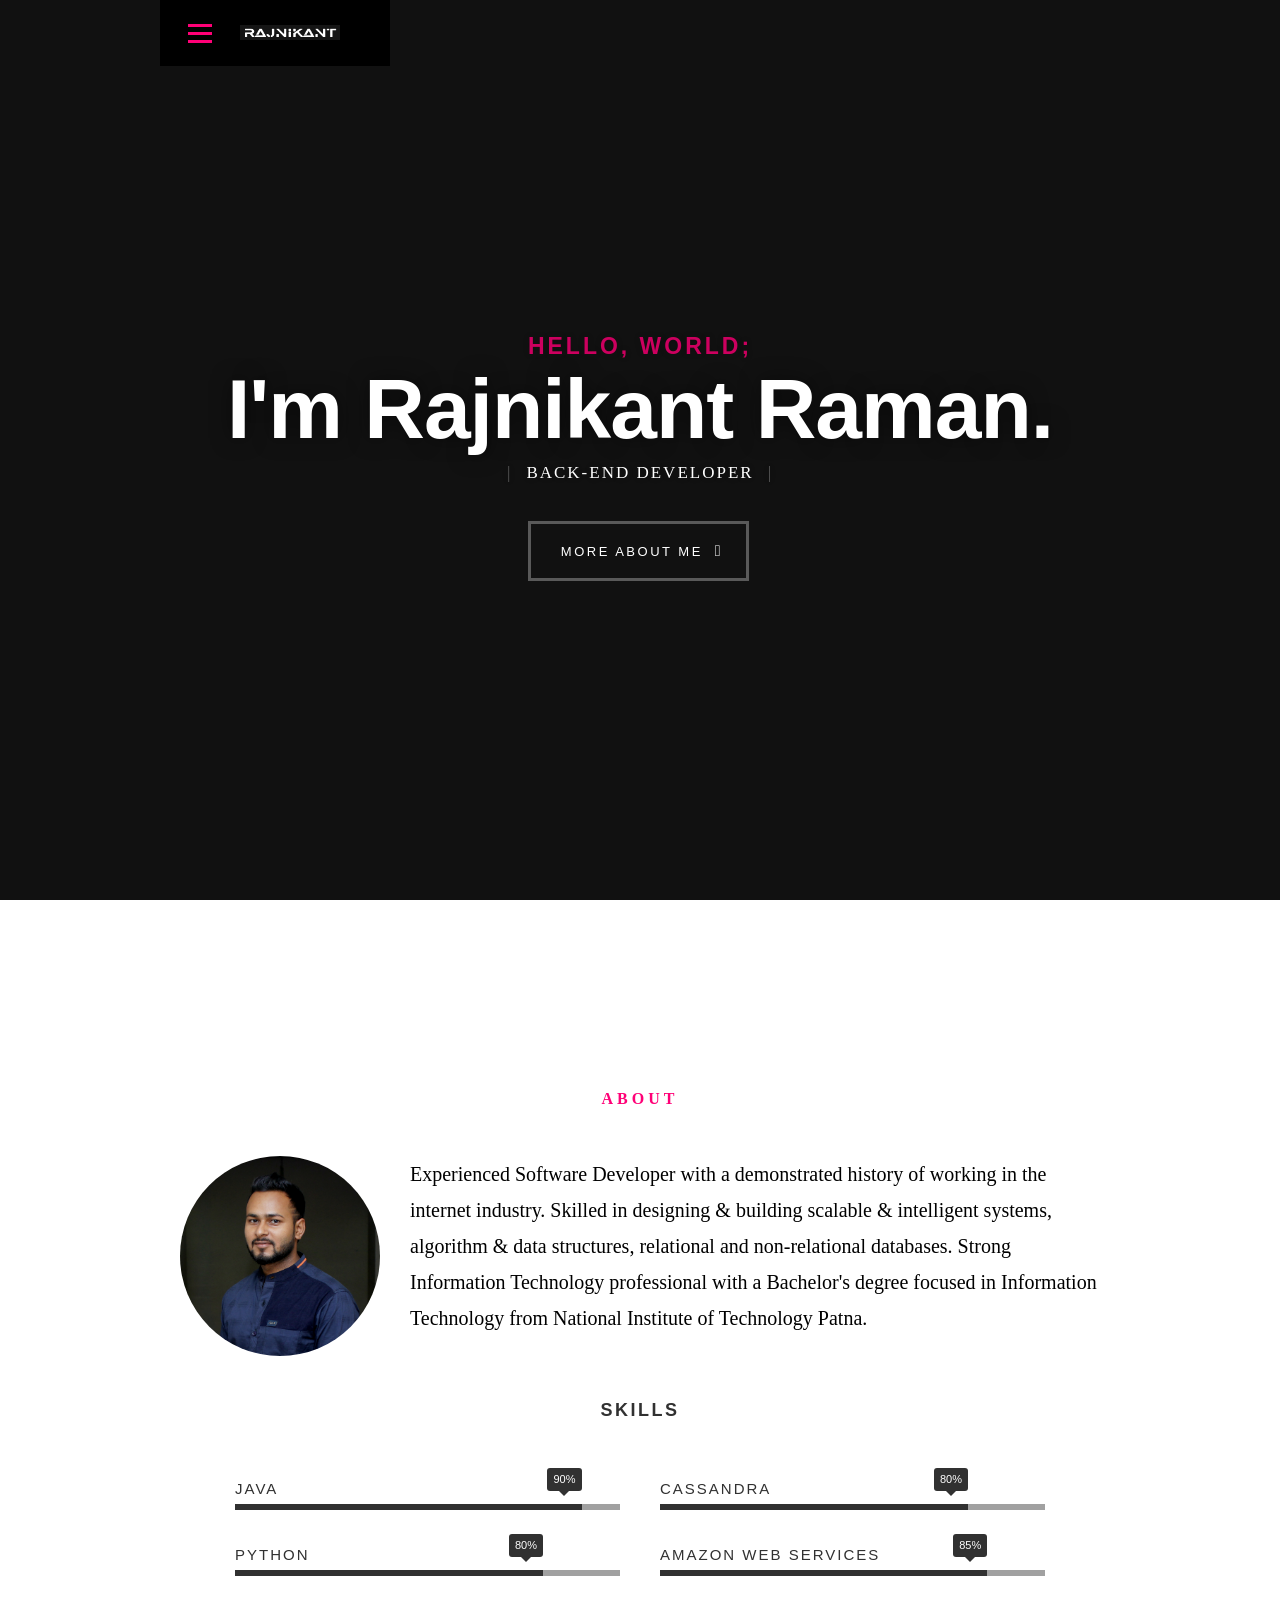
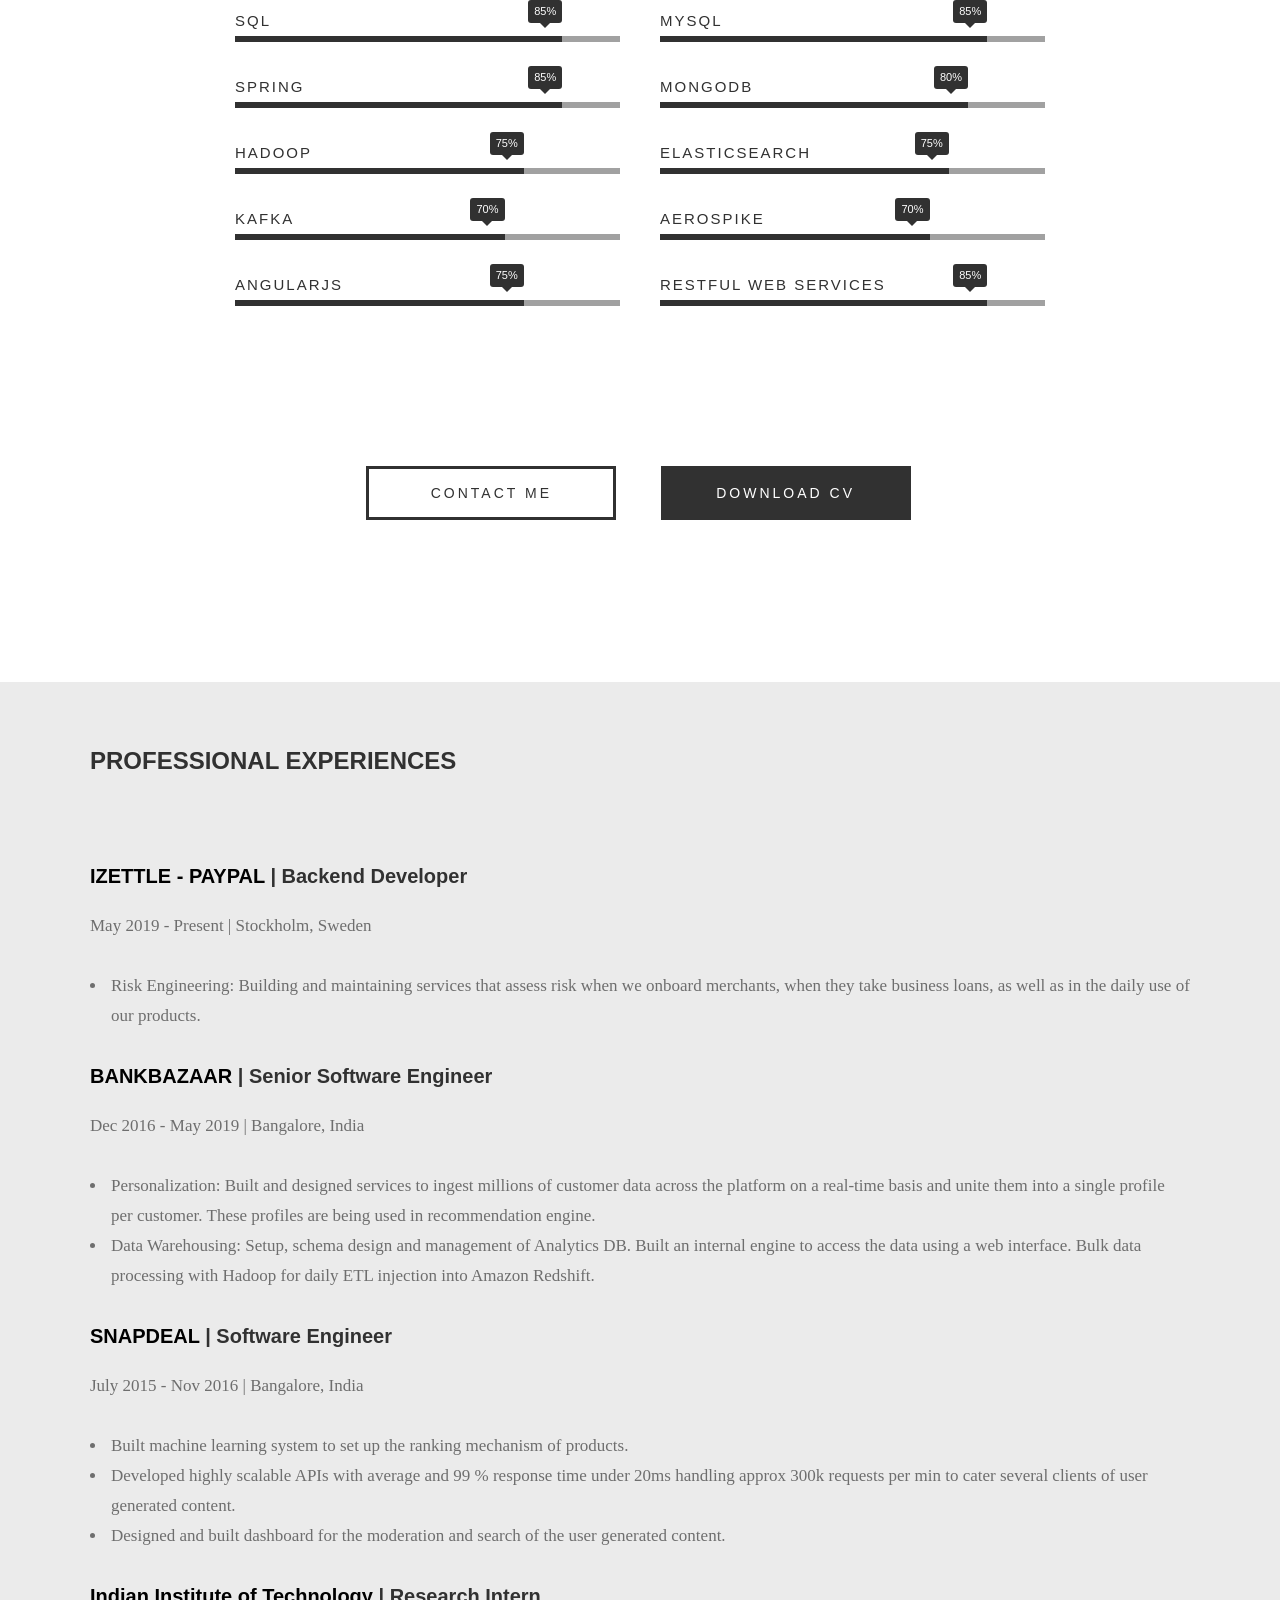
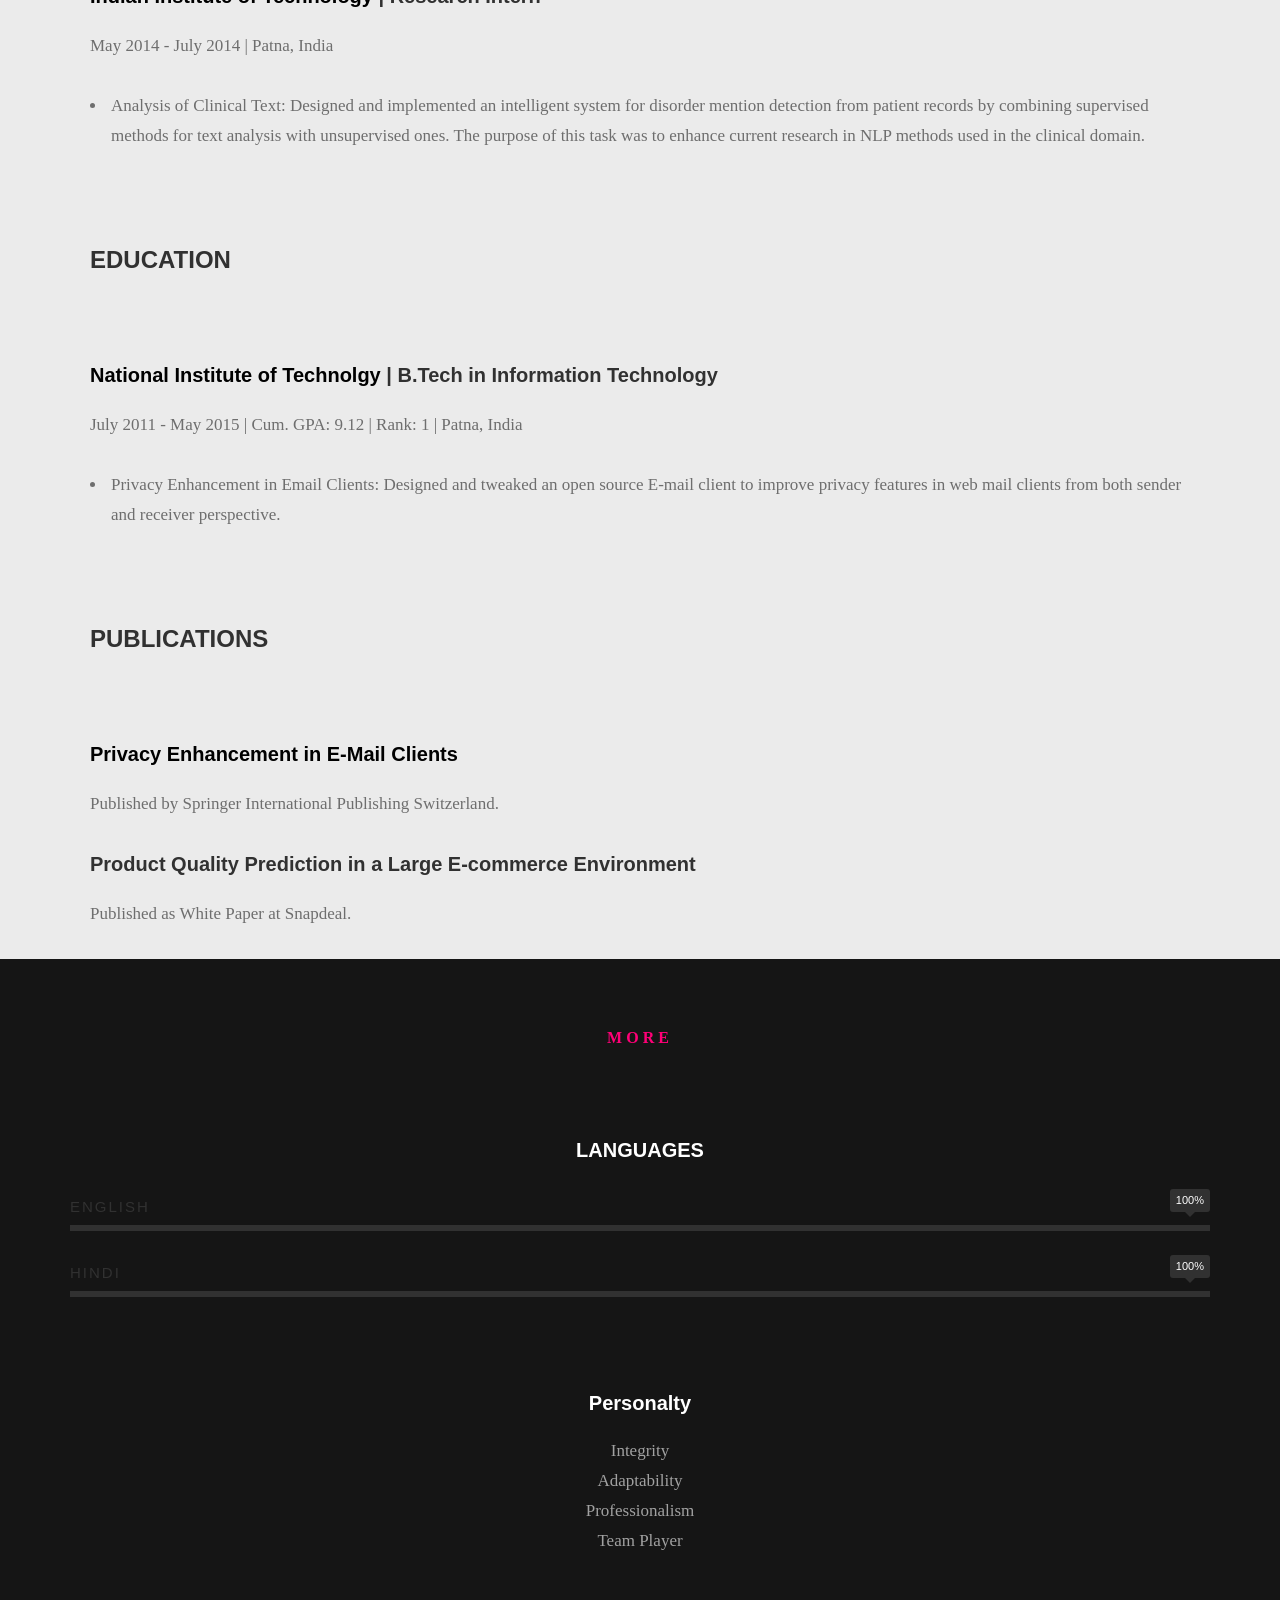
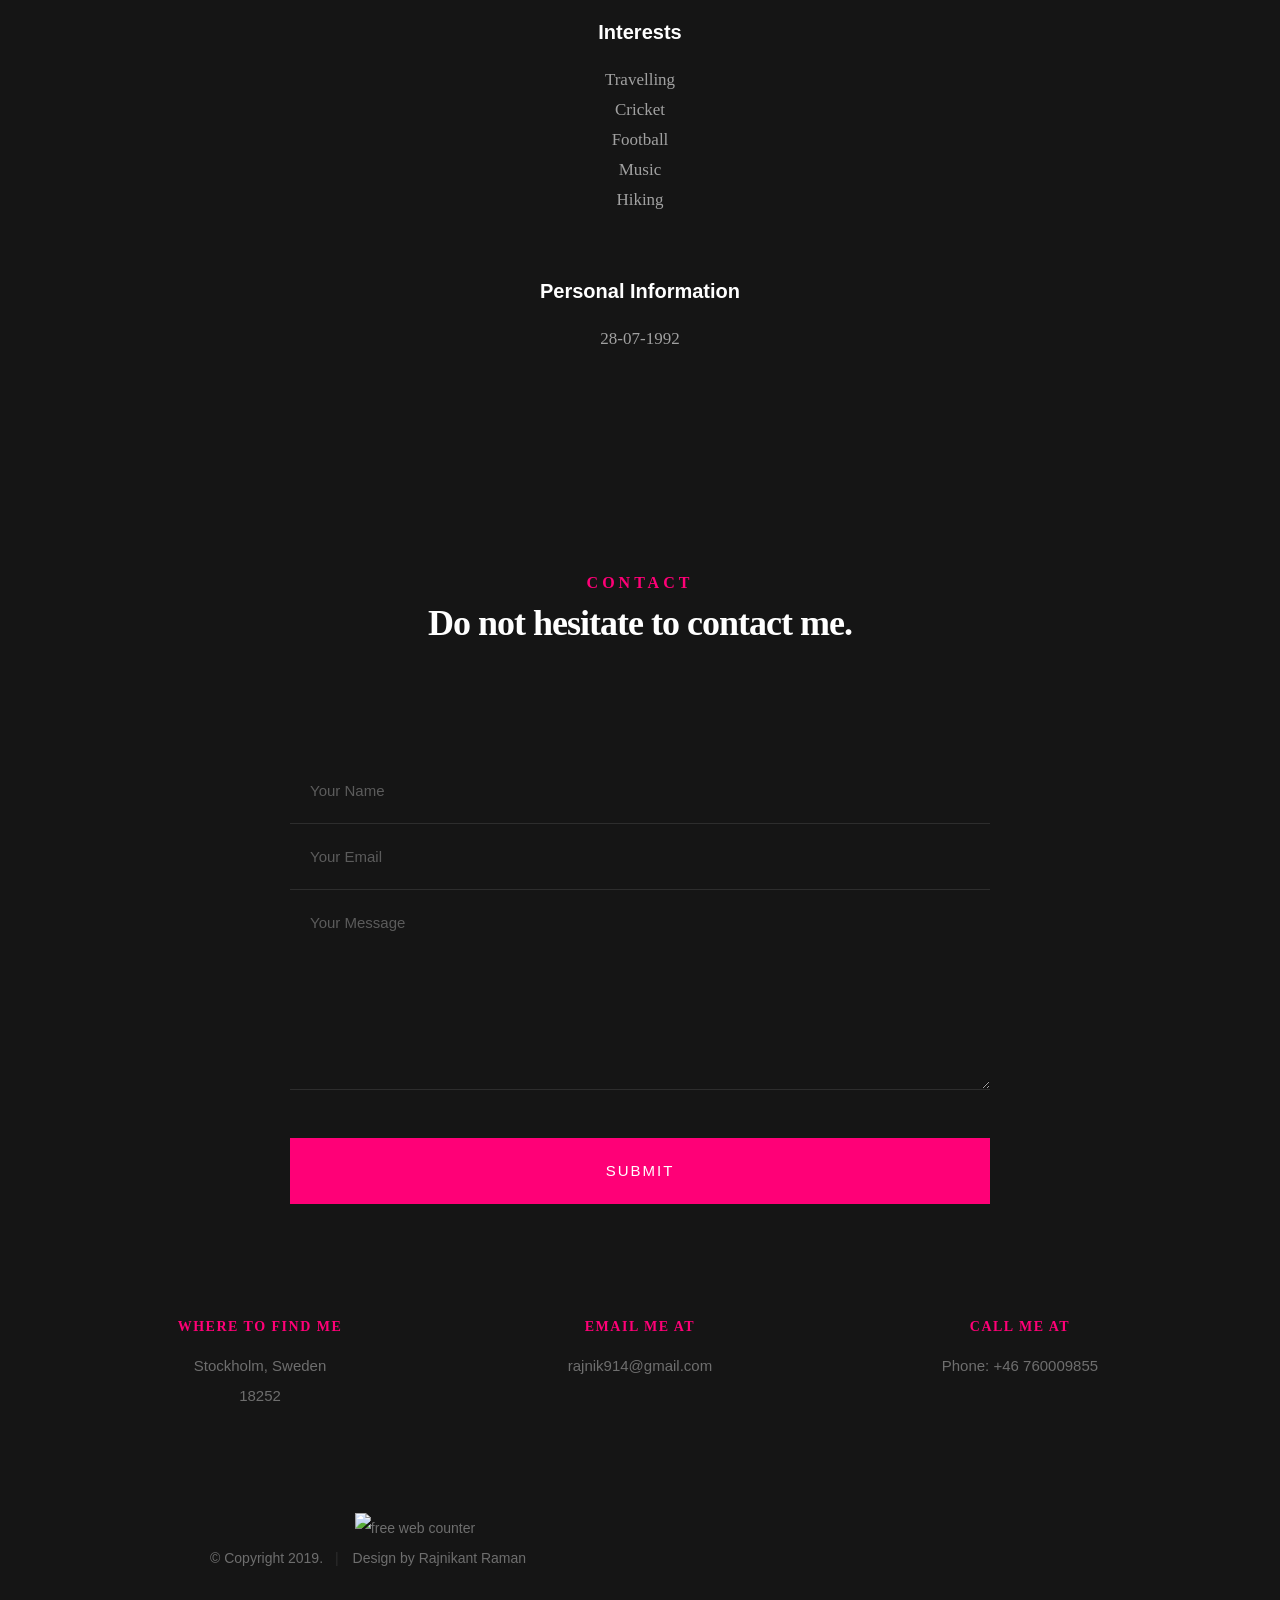
==== index.html @ 811bcc7b "Updated current postion and other relevant data   - Added formating   - Added hyperlinks" ====
<!DOCTYPE html>
<!--[if IE 8 ]><html class="no-js oldie ie8" lang="en"> <![endif]-->
<!--[if IE 9 ]><html class="no-js oldie ie9" lang="en"> <![endif]-->
<!--[if (gte IE 9)|!(IE)]><!--><html class="no-js" lang="en"> <!--<![endif]-->
<head>

   <!--- basic page needs
      ================================================== -->
      <meta charset="utf-8">
      <title>Rajnikant Raman</title>
      <meta name="description" content="">
      <meta name="author" content="">

   <!-- mobile specific metas
      ================================================== -->
      <meta name="viewport" content="width=device-width, initial-scale=1, maximum-scale=1">

 	<!-- CSS
      ================================================== -->
      <link rel="stylesheet" href="css/base.css">
      <link rel="stylesheet" href="css/main.css">
      <link rel="stylesheet" href="css/vendor.css">


   <!-- script
      ================================================== -->
      <script src="js/modernizr.js"></script>
      <script src="js/pace.min.js"></script>

   <!-- favicons
     ================================================== -->
     <link rel="icon" type="image/png" href="favicon.png">

  </head>

  <body id="top">

	<!-- header
      ================================================== -->
      <header>
        <div class="row">

          <div class="top-bar">
            <a class="menu-toggle" href="#"><span>Menu</span></a>

            <div class="logo">
             <a href="index.html">Rajnikant Raman</a>
          </div>

          <nav id="main-nav-wrap">
             <ul class="main-navigation">
               <li class="current"><a class="smoothscroll"  href="#intro" title="">Home</a></li>
               <li><a class="smoothscroll"  href="#about" title="">ABOUT</a></li>
               <li><a class="smoothscroll"  href="#about" title="">SKILLS</a></li>
               <li><a class="smoothscroll"  href="#Work" title="">EXPERIENCE</a></li>
               <li><a class="smoothscroll"  href="#MORE" title="">MORE</a></li>
               <li><a class="smoothscroll"  href="#contact" title="">CONTACT</a></li>

            </ul>
         </nav>
      </div> <!-- /top-bar -->

   </div> <!-- /row -->
</header> <!-- /header -->

	<!-- intro section
      ================================================== -->
      <section id="intro">

        <div class="intro-overlay"></div>

        <div class="intro-content">
          <div class="row">

            <div class="col-twelve">

              <h5>Hello, World;</h5>
              <h1>I'm Rajnikant Raman.</h1>

              <p class="intro-position">
                <span>Back-end Developer</span>
             </p>

             <a class="button stroke smoothscroll" href="#about" title="">More About Me</a>

          </div>

       </div>
    </div> <!-- /intro-content -->

    <ul class="intro-social">        
      <li><a target="_blank" href="http://facebook.com/rajnikant7008"><i class="fa fa-facebook"></i></a></li>
      <li><a target="_blank" href="https://linkedin.com/in/rajnikant7008"><i class="fa fa-linkedin"></i></a></li>
      <li><a target="_blank" href="https://github.com/rajnikant7008"><i class="fa fa-github"></i></a></li>
      <li><a target="_blank" href="https://stackoverflow.com/users/2212463/rajnikant7008"><i class="fa fa-stack-overflow"></i></a></li>
      <li><a target="_blank" href="https://instagram.com/rajnikant7008"><i class="fa fa-instagram"></i></a></li>
      <li><a target="_blank" href="https://twitter.com/rajnikant7008"><i class="fa fa-twitter"></i></a></li>
   </ul> <!-- /intro-social -->    
</section> <!-- /intro -->


   <!-- about section
      ================================================== -->
      <section id="about">

        <div class="row section-intro">
          <div class="col-twelve">

            <h5>ABOUT</h5>


            <div class="intro-info">

              <img src="images/profile.png" alt="Profile Picture">

              <p class="lead">Experienced Software Developer with a demonstrated history of working in the internet industry. Skilled in designing & building scalable & intelligent systems, algorithm & data structures, relational and non-relational databases. Strong Information Technology professional with a Bachelor's degree focused in Information Technology from National Institute of Technology Patna.</p>
           </div>

        </div>
     </div> <!-- /section-intro -->

     <div class="row about-content">
      <h3 style="text-align: center"> <i class="fa fa-desktop"></i> SKILLS </h3>

      <div class="col-six tab-full">



         <ul class="skill-bars">
            <li>
               <div class="progress percent90"><span>90%</span></div>
               <strong> <i class="fa fa-code"></i> Java</strong>
            </li>
            <li>
               <div class="progress percent80"><span>80%</span></div>
               <strong> <i class="fa fa-code"></i> Python</strong>
            </li>
            <li>
               <div class="progress percent85"><span>85%</span></div>
               <strong> <i class="fa fa-code"></i> SQL</strong>
            </li>
            <li>
               <div class="progress percent85"><span>85%</span></div>
               <strong> <i class="fa fa-leaf"></i> Spring</strong>
            </li>
            <li>
               <div class="progress percent75"><span>75%</span></div>
               <strong> <i class="fa fa-cloud"></i> Hadoop</strong>
            </li>
            <li>
             <div class="progress percent70"><span>70%</span></div>
             <strong> <i class="fa fa-align-right"></i> Kafka</strong>
          </li>
          <li>
             <div class="progress percent75"><span>75%</span></div>
             <strong><i class="fa fa-code"></i> AngularJS</strong>
          </li>

       </ul> <!-- /skill-bars -->

    </div>

    <div class="col-six tab-full">

     <ul class="skill-bars">
        <li>
          <div class="progress percent80"><span>80%</span></div>
          <strong> <i class="fa fa-database"></i> Cassandra</strong>
       </li>
       <li>
          <div class="progress percent85"><span>85%</span></div>
          <strong> <i class="fa fa-cloud" ></i> Amazon Web Services</strong>
       </li>
       <li>
          <div class="progress percent85"><span>85%</span></div>
          <strong> <i class="fa fa-database"></i> MySQL</strong>
       </li>
       <li>
          <div class="progress percent80"><span>80%</span></div>
          <strong> <i class="fa fa-database"></i> MongoDB</strong>
       </li>
       <li>
          <div class="progress percent75"><span>75%</span></div>
          <strong> <i class="fa fa-database"></i> Elasticsearch</strong>
       </li>
       <li>
          <div class="progress percent70"><span>70%</span></div>
          <strong> <i class="fa fa-database"></i> Aerospike</strong>
       </li>
       <li>
         <div class="progress percent85"><span>85%</span></div>
         <strong> <i class="fa fa-code"></i> RESTful Web Services </strong>
      </li>

   </ul> <!-- /skill-bars -->

</div>

</div>

<div class="row button-section">
 <div class="col-twelve">
   <a href="#contact" title="Hire Me" class="button stroke smoothscroll">Contact Me</a>
   <a href="https://github.com/rajnikant7008/rajnikant7008.github.io/raw/master/images/Rajnikant-Resume.pdf" target="_blank" title="Download CV" class="button button-primary">Download CV</a>
</div>
</div>

</section> <!-- /process-->


   <!-- resume Section
      ================================================== -->
      <section id="Work" class="grey-section">

        <div class="row resume-timeline">

          <div class="col-twelve resume-header">

            <h2> PROFESSIONAL EXPERIENCES</h2>

         </div> <!-- /resume-header -->

         <div class="col-twelve">

            <div class="timeline-wrap">

               <div class="timeline-block">
                  <div class="timeline-header">
                     <h3> <i class="fa fa-briefcase"></i>
                       <a target="_blank" href="http://izettle.com">IZETTLE - PAYPAL</a> | Backend Developer 
                    </h3>
                    <p>May 2019 - Present | Stockholm, Sweden </p>
                    <p> 
                     <ul> 
                     <li><b> Risk Engineering: </b>  Building and maintaining services that assess risk when we onboard merchants, when they take business loans, as well as in the daily use of our products. 
                     </li>
                  </ul>
              </p>
           </div>
        </div> <!-- /timeline-block -->

        <div class="timeline-block">
          <div class="timeline-header">
            <h3> <i class="fa fa-briefcase"></i>
              <a target="_blank" href="http://bankbazaar.com">BANKBAZAAR</a> | Senior Software Engineer 
           </h3>
           <p>Dec 2016 - May 2019 | Bangalore, India </p>
           <p> <ul> 
            <li><b> Personalization: </b> Built and designed services to ingest millions of customer
              data across the platform on a real-time basis and unite them into a single profile
           per customer. These profiles are being used in recommendation engine. </li>

           <li><b> Data Warehousing: </b> Setup, schema design and management of Analytics DB.
             Built an internal engine to access the data using a web interface. Bulk data
          processing with Hadoop for daily ETL injection into Amazon Redshift. </li>
       </ul>
    </p>
 </div>
</div> <!-- /timeline-block -->

<div class="timeline-block">
 <div class="timeline-header">
   <h3> <i class="fa fa-briefcase"></i>
      <a target="_blank" href="http://snapdeal.com">SNAPDEAL</a> | Software Engineer 
   </h3>
   <p>July 2015 - Nov 2016 | Bangalore, India </p>
   <p> <ul> 
      <li>Built machine learning system to set up the ranking mechanism of products. </li>

      <li> Developed highly scalable APIs with average and 99 % response time under 20ms handling approx 
      300k requests per min to cater several clients of user generated content. </li>

      <li> Designed and built dashboard for the moderation and search of the user generated content.</li>
   </ul>
</p>
</div>

</div> <!-- /timeline-block -->

<div class="timeline-block">
   <div class="timeline-header">
      <h3> <i class="fa fa-briefcase"></i>
         <a target="_blank" href="https://www.iitp.ac.in/">Indian Institute of Technology</a> | Research Intern 
      </h3>
      <p>May 2014 - July 2014 | Patna, India </p>
      <p> <ul> 
         <li><b> Analysis of Clinical Text: </b> Designed and implemented an intelligent system for disorder mention detection 
            from patient records by combining supervised methods for text analysis with unsupervised ones. The purpose of this task was 
         to enhance current research in NLP methods used in the clinical domain.</li>

      </ul>
   </p>
</div>

</div> <!-- /timeline-block -->  


</div> <!-- /timeline-wrap -->

</div> <!-- /col-twelve -->

</div> <!-- /resume-timeline -->

<div class="row resume-timeline">

 <div class="col-twelve resume-header">

   <h2>EDUCATION</h2>

</div> <!-- /resume-header -->

<div class="col-twelve">

   <div class="timeline-wrap">

     <div class="timeline-block">

       <div class="timeline-header">
         <h3> <i class="fa fa-graduation-cap"></i>
            <a target="_blank" href="https://www.nitp.ac.in/">National Institute of Technolgy</a> | B.Tech in Information Technology
         </h3>
         <p>July 2011 - May 2015 | Cum. GPA: <b>9.12</b> | Rank: <b>1</b> | Patna, India</p>
      </div>

      <div class="timeline-content">
         <p> <ul> 
            <li><b> Privacy Enhancement in Email Clients: </b> 
               Designed and tweaked an open source E-mail client to improve privacy features in
               web mail clients from both sender and receiver perspective.
            </li>
         </ul>
      </p>
   </div>

</div> <!-- /timeline-block -->
</div>

</div> <!-- /col-twelve -->

</div> <!-- /resume-timeline -->

<div class="row resume-timeline">

   <div class="col-twelve resume-header">

      <h2>PUBLICATIONS</h2>

   </div> <!-- /resume-header -->

   <div class="col-twelve">

      <div class="timeline-wrap">      

         <div class="timeline-ico">
            <h3><i class="fa fa-book"></i>
               <a target="_blank" href="https://rd.springer.com/chapter/10.1007/978-3-319-32467-8_118"> 
                  Privacy Enhancement in E-Mail Clients 
               </a>
            </h3> 
         </div>
         <div class="timeline-content">
            <p>Published by Springer International Publishing Switzerland.</p>
         </div>
      </div>

      <div class="timeline-wrap">      

         <div class="timeline-ico">
            <h3><i class="fa fa-book"></i>
               Product Quality Prediction in a Large E-commerce Environment
            </h3>
         </div>
         <div class="timeline-content">
            <p>Published as White Paper at Snapdeal.</p>
         </div>
      </div>
   </div> <!-- /col-twelve -->

</div> <!-- /resume-timeline -->

</section> <!-- /features -->


	<!-- Portfolio Section
      ================================================== -->



	<!-- CTA Section
      ================================================== -->


	<!-- services Section
      ================================================== -->
      <section id="MORE">

       <div class="overlay"></div>

       <div class="row section-intro">
          <div class="col-twelve">

            <h5>MORE</h5>


         </div>
      </div> <!-- /section-intro -->

      <div class="row services-content">

       <div id="owl-slider" class="owl-carousel services-list">

         <div class="service">

          <span class="icon"><i class="icon-earth"></i></span>

          <div class="service-content">

             <h3>LANGUAGES</h3>

             <ul class="skill-bars">
              <li>
                <div class="progress percent100"><span>100%</span></div>
                <strong>ENGLISH</strong>
             </li>
             <li>
               <div class="progress percent100"><span>100%</span></div>
               <strong>HINDI</strong>
            </li>

         </ul>

      </div>
   </div> <!-- /services-list -->

   <div class="service">

      <span class="icon"><i class="icon-chat"></i></span>

      <div class="service-content">

         <h3>Personalty</h3>

         <p class="desc">
            Integrity <br />
            Adaptability <br />
            Professionalism <br />
            Team Player <br />

         </p>

      </div>

   </div> <!-- /service -->

   <div class="service">

    <span class="icon"><i class="icon-window"></i></span>

    <div class="service-content">

       <h3>Interests   </h3>

       <p class="desc">
         Travelling <br />
         Cricket <br />
         Football <br />
         Music  <br />
         Hiking
      </p>

   </div>

</div> <!-- /service -->

<div class="service">

   <span class="icon"><i class="icon-window"></i></span>

   <div class="service-content">

      <h3>Personal Information </h3>

      <p class="desc">
         <i class="fa fa-birthday-cake" aria-hidden="true"></i>  28-07-1992 <br />
      </p>

   </div>

</div> <!-- /service -->



</div> <!-- /services-content -->

</section> <!-- /services -->


	<!-- stats Section
      ================================================== -->


   <!-- contact
      ================================================== -->
      <section id="contact">

       <div class="row section-intro">
          <div class="col-twelve">

            <h5>Contact</h5>
            <h1>Do not hesitate to contact me.</h1>

         </div>
      </div> <!-- /section-intro -->

      <div class="row contact-form">

       <div class="col-twelve">

         <form id="contactForm" method="POST" action="https://formspree.io/rajnik914@gmail.com">
            <fieldset>
               <div class="form-field">
                <input type="text" placeholder="Your Name" required="" />
             </div>
             <div class="form-field">
                <input type="email" name="email" placeholder="Your Email" required="" />
             </div>
             <div class="form-field">
                <textarea name="message" placeholder="Your Message" required="" ></textarea>
             </div>
             <input type="hidden" name="_subject" value="Website Contact" />
             <button class ="submitform" type="submit">Submit</button>
          </fieldset>
       </form>
    </div>
 </div>

 <!-- contact-warning -->
 <div id="message-warning">
 </div>
 <!-- contact-success -->
 <div id="message-success">
   <i class="fa fa-check"></i>Your message was sent, Thank You!<br>
</div>

</div> <!-- /col-twelve -->

</div> <!-- /contact-form -->

<div class="row contact-info">

 <div class="col-four tab-full">

   <div class="icon" >
     <a href="https://goo.gl/maps/adcCzEdu1K8GqbqV8"> <i class="icon-pin"></i> </a>
  </div>

  <h5>Where to find me</h5>

  <p> Stockholm, Sweden <br />
     18252
  </p>

</div>

<div class="col-four tab-full collapse">

   <div class="icon">
     <a href="mailto:rajnik914@gmail.com"> <i class="icon-mail"></i> </a>
  </div>

  <h5>Email Me At</h5>

  <p>rajnik914@gmail.com</p>

</div>

<div class="col-four tab-full">

   <div class="icon">
     <i class="icon-phone"></i>
  </div>

  <h5>Call Me At</h5>

  <p>Phone: +46 760009855<br>

  </p>

</div>

</div> <!-- /contact-info -->

</section> <!-- /contact -->


   <!-- footer
      ================================================== -->

      <footer>
         <div class="row">

            <div class="col-six tab-full pull-right social">

               <ul class="footer-social">        
                  <li><a target="_blank" href="http://facebook.com/rajnikant7008"><i class="fa fa-facebook"></i></a></li>
                  <li><a target="_blank" href="https://linkedin.com/in/rajnikant7008"><i class="fa fa-linkedin"></i></a></li>
                  <li><a target="_blank" href="https://github.com/rajnikant7008"><i class="fa fa-github"></i></a></li>
                  <li><a target="_blank" href="https://stackoverflow.com/users/2212463/rajnikant7008"><i class="fa fa-stack-overflow"></i></a></li>
                  <li><a target="_blank" href="https://instagram.com/rajnikant7008"><i class="fa fa-instagram"></i></a></li>
                  <li><a target="_blank" href="https://twitter.com/rajnikant7008"><i class="fa fa-twitter"></i></a></li>
               </ul> 
               
            </div>


            <div align="center"><img src='https://www.counter12.com/img-08c9ADcBBZz2Y873-1.gif' border='0' alt='free web counter'><script type='text/javascript' src='https://www.counter12.com/ad.js?id=08c9ADcBBZz2Y873'></script></div>


            <div class="col-six tab-full">
               <div class="copyright">
                  <span>© Copyright 2019.</span> 
                  <span>Design by Rajnikant Raman</span>             
               </div>                        
            </div>

            <div id="go-top">
               <a class="smoothscroll" title="Back to Top" href="#top"><i class="fa fa-long-arrow-up"></i></a>
            </div>

         </div> <!-- /row -->       
      </footer>    

      <div id="preloader"> 
         <div id="loader"></div>
      </div> 
   <!-- Java Script
      ================================================== -->
      <script src="js/jquery-2.1.3.min.js"></script>
      <script src="js/plugins.js"></script>
      <script src="js/main.js"></script>

   </body>

   </html>
---- css/base.css ----
/**
 * ===================================================================
 *
 *  Kards v1.0 Base Stylesheet
 *  url: styleshout.com
 *  03-01-2016
 *  ------------------------------------------------------------------
 *  TOC:
 *  01. reset
 *  02. basic/base setup styles
 *  03. grid
 *  04. MISC
 *
 * ===================================================================
 */

/**
 * ===================================================================
 * 01. reset - normalize.css v3.0.2 | MIT License | git.io/normalize
 *
 * -------------------------------------------------------------------
 */
html {
	font-family: sans-serif;
	-ms-text-size-adjust: 100%;
	-webkit-text-size-adjust: 100%;
}

body {
	margin: 0;
}

article,
aside,
details,
figcaption,
figure,
footer,
header,
hgroup,
main,
menu,
nav,
section,
summary {
	display: block;
}

audio,
canvas,
progress,
video {
	display: inline-block;
	vertical-align: baseline;
}

audio:not([controls]) {
	display: none;
	height: 0;
}

[hidden],
template {
	display: none;
}

a {
	background: transparent;
}

a:active,
a:hover {
	outline: 0;
}

abbr[title] {
	border-bottom: 1px dotted;
}

b,
strong {
	font-weight: bold;
}

dfn {
	font-style: italic;
}

h1 {
	font-size: 2em;
	margin: 0.67em 0;
}

mark {
	background: #ff0;
	color: #000;
}

small {
	font-size: 80%;
}

sub,
sup {
	font-size: 75%;
	line-height: 0;
	position: relative;
	vertical-align: baseline;
}

sup {
	top: -0.5em;
}

sub {
	bottom: -0.25em;
}

img {
	border: 0;
}

svg:not(:root) {
	overflow: hidden;
}

figure {
	margin: 1em 40px;
}

hr {
	-moz-box-sizing: content-box;
	box-sizing: content-box;
	height: 0;
}

pre {
	overflow: auto;
}

code,
kbd,
pre,
samp {
	font-family: monospace, monospace;
	font-size: 1em;
}

button,
input,
optgroup,
select,
textarea {
	color: inherit;
	font: inherit;
	margin: 0;
}

button {
	overflow: visible;
}

button,
select {
	text-transform: none;
}

button,
html input[type="button"],
input[type="reset"],
input[type="submit"] {
	-webkit-appearance: button;
	cursor: pointer;
}

button[disabled],
html input[disabled] {
	cursor: default;
}

button::-moz-focus-inner,
input::-moz-focus-inner {
	border: 0;
	padding: 0;
}

input {
	line-height: normal;
}

input[type="checkbox"],
input[type="radio"] {
	box-sizing: border-box;
	padding: 0;
}

input[type="number"]::-webkit-inner-spin-button,
input[type="number"]::-webkit-outer-spin-button {
	height: auto;
}

input[type="search"] {
	-webkit-appearance: textfield;
	-moz-box-sizing: content-box;
	-webkit-box-sizing: content-box;
	box-sizing: content-box;
}

input[type="search"]::-webkit-search-cancel-button,
input[type="search"]::-webkit-search-decoration {
	-webkit-appearance: none;
}

fieldset {
	border: 1px solid #c0c0c0;
	margin: 0 2px;
	padding: 0.35em 0.625em 0.75em;
}

legend {
	border: 0;
	padding: 0;
}

textarea {
	overflow: auto;
}

optgroup {
	font-weight: bold;
}

table {
	border-collapse: collapse;
	border-spacing: 0;
}

td,
th {
	padding: 0;
}

/**
 * ===================================================================
 * 02. basic/base setup styles - (_basic.scss)
 *
 * -------------------------------------------------------------------
 */
html {
	font-size: 62.5%;
	box-sizing: border-box;
}

*,
*::before,
*::after {
	box-sizing: inherit;
}

body {
	font-weight: normal;
	line-height: 1;
	text-rendering: optimizeLegibility;
	word-wrap: break-word;
	-webkit-overflow-scrolling: touch;
	-webkit-text-size-adjust: none;
}

body,
input,
button {
	-moz-osx-font-smoothing: grayscale;
	-webkit-font-smoothing: antialiased;
}

/**
 * Media - (_basic.scss)
 * -------------------------------------------------------------------
 */
img,
video {
	max-width: 100%;
	height: auto;
}

/**
 * Typography resets - (_basic.scss)
 * -------------------------------------------------------------------
 */
div,
dl,
dt,
dd,
ul,
ol,
li,
h1,
h2,
h3,
h4,
h5,
h6,
pre,
form,
p,
blockquote,
th,
td {
	margin: 0;
	padding: 0;
}

h1,
h2,
h3,
h4,
h5,
h6 {
	-webkit-font-variant-ligatures: common-ligatures;
	-moz-font-variant-ligatures: common-ligatures;
	font-variant-ligatures: common-ligatures;
	text-rendering: optimizeLegibility;
}

em,
i {
	font-style: italic;
	line-height: inherit;
}

strong,
b {
	font-weight: bold;
	line-height: inherit;
}

small {
	font-size: 60%;
	line-height: inherit;
}

ol,
ul {
	list-style: none;
}

li {
	display: block;
}

/**
 * links - (_basic.scss)
 * -------------------------------------------------------------------
 */
a {
	text-decoration: none;
	line-height: inherit;
}

a img {
	border: none;
}

/**
 * inputs - (_basic.scss)
 * -------------------------------------------------------------------
 */
fieldset {
	margin: 0;
	padding: 0;
}

input[type="email"],
input[type="number"],
input[type="search"],
input[type="text"],
input[type="tel"],
input[type="url"],
input[type="password"],
textarea {
	-webkit-appearance: none;
	-moz-appearance: none;
	-ms-appearance: none;
	-o-appearance: none;
	appearance: none;
}

/**
 * ===================================================================
 * 03. grid - (_grid.scss)
 *
 * -------------------------------------------------------------------
 */
.row {
	width: 94%;
	max-width: 1140px;
	margin: 0 auto;
}

.row:before,
.row:after {
	content: "";
	display: table;
}

.row:after {
	clear: both;
}

.row .row {
	width: auto;
	max-width: none;
	margin-left: -20px;
	margin-right: -20px;
}

[class*="col-"],
.bgrid {
	float: left;
}

[class*="col-"] + [class*="col-"].end {
	float: right;
}

[class*="col-"] {
	padding: 0 20px;
}

.col-one {
	width: 8.33333%;
}

.col-two,
.col-1-6 {
	width: 16.66667%;
}

.col-three,
.col-1-4 {
	width: 25%;
}

.col-four,
.col-1-3 {
	width: 33.33333%;
}

.col-five {
	width: 41.66667%;
}

.col-six,
.col-1-2 {
	width: 50%;
}

.col-seven {
	width: 58.33333%;
}

.col-eight,
.col-2-3 {
	width: 66.66667%;
}

.col-nine,
.col-3-4 {
	width: 75%;
}

.col-ten,
.col-5-6 {
	width: 83.33333%;
}

.col-eleven {
	width: 91.66667%;
}

.col-twelve,
.col-full {
	width: 100%;
        margin-top: 64px;
}


/**
 * small screens - (_grid.scss)
 * ---------------------------------------------------------------
 */
@media screen and (max-width:1024px) {
	.row .row {
		margin-left: -18px;
		margin-right: -18px;
	}

	[class*="col-"] {
		padding: 0 18px;
	}

}

/**
 * tablets - (_grid.scss)
 * ---------------------------------------------------------------
 */
@media screen and (max-width:768px) {
	.row {
		width: auto;
		padding-left: 30px;
		padding-right: 30px;
	}

	.row .row {
		padding-left: 0;
		padding-right: 0;
		margin-left: -15px;
		margin-right: -15px;
	}

	[class*="col-"] {
		padding: 0 15px;
	}

	.tab-1-4 {
		width: 25%;
	}

	.tab-1-3 {
		width: 33.33333%;
	}

	.tab-1-2 {
		width: 50%;
	}

	.tab-2-3 {
		width: 66.66667%;
	}

	.tab-3-4 {
		width: 75%;
	}

	.tab-full {
		width: 100%;
	}

}

/**
 * large mobile devices - (_grid.scss)
 * ---------------------------------------------------------------
 */
@media screen and (max-width:600px) {
	.row {
		padding-left: 25px;
		padding-right: 25px;
	}

	.row .row {
		margin-left: -10px;
		margin-right: -10px;
	}

	[class*="col-"] {
		padding: 0 10px;
	}

	.mob-1-4 {
		width: 25%;
	}

	.mob-1-2 {
		width: 50%;
	}

	.mob-3-4 {
		width: 75%;
	}

	.mob-full {
		width: 100%;
	}

}

/**
 * small mobile devices - (_grid.scss)
 * ---------------------------------------------------------------
 */
@media screen and (max-width:400px) {
	.row .row {
		padding-left: 0;
		padding-right: 0;
		margin-left: 0;
		margin-right: 0;
	}

	[class*="col-"] {
		width: 100% !important;
		float: none !important;
		clear: both !important;
		margin-left: 0;
		margin-right: 0;
		padding: 0;
	}

	[class*="col-"] + [class*="col-"].end {
		float: none;
	}

}

/**
 * ===================================================================
 * block grids - (_grid.scss)
 *
 * -------------------------------------------------------------------
 */
[class*="block-"]:before,
[class*="block-"]:after {
	content: "";
	display: table;
}

[class*="block-"]:after {
	clear: both;
}

.block-1-6 .bgrid {
	width: 16.66667%;
}

.block-1-4 .bgrid {
	width: 25%;
}

.block-1-3 .bgrid {
	width: 33.33333%;
}

.block-1-2 .bgrid {
	width: 50%;
}

/**
 * Clearing for block grid columns. Allow columns with
 * different heights to align properly.
 */
.block-1-6 .bgrid:nth-child(6n+1),
.block-1-4 .bgrid:nth-child(4n+1),
.block-1-3 .bgrid:nth-child(3n+1),
.block-1-2 .bgrid:nth-child(2n+1) {
	clear: both;
}

/**
 * small screens - (_grid.scss)
 * ---------------------------------------------------------------
 */
@media screen and (max-width:1024px) {
	.block-s-1-6 .bgrid {
		width: 16.66667%;
	}

	.block-s-1-4 .bgrid {
		width: 25%;
	}

	.block-s-1-3 .bgrid {
		width: 33.33333%;
	}

	.block-s-1-2 .bgrid {
		width: 50%;
	}

	.block-s-full .bgrid {
		width: 100%;
		clear: both;
	}

	[class*="block-s-"] .bgrid:nth-child(n) {
		clear: none;
	}

	.block-s-1-6 .bgrid:nth-child(6n+1),
	.block-s-1-4 .bgrid:nth-child(4n+1),
	.block-s-1-3 .bgrid:nth-child(3n+1),
	.block-s-1-2 .bgrid:nth-child(2n+1) {
		clear: both;
	}

}

/**
 * tablets - (_grid.scss)
 * ---------------------------------------------------------------
 */
@media screen and (max-width:768px) {
	.block-tab-1-6 .bgrid {
		width: 16.66667%;
	}

	.block-tab-1-4 .bgrid {
		width: 25%;
	}

	.block-tab-1-3 .bgrid {
		width: 33.33333%;
	}

	.block-tab-1-2 .bgrid {
		width: 50%;
	}

	.block-tab-full .bgrid {
		width: 100%;
		clear: both;
	}

	[class*="block-tab-"] .bgrid:nth-child(n) {
		clear: none;
	}

	.block-tab-1-6 .bgrid:nth-child(6n+1),
	.block-tab-1-4 .bgrid:nth-child(4n+1),
	.block-tab-1-3 .bgrid:nth-child(3n+1),
	.block-tab-1-2 .bgrid:nth-child(2n+1) {
		clear: both;
	}

}

/**
 * large mobile devices - (_grid.scss)
 * ---------------------------------------------------------------
 */
@media screen and (max-width:600px) {
	.block-mob-1-6 .bgrid {
		width: 16.66667%;
	}

	.block-mob-1-4 .bgrid {
		width: 25%;
	}

	.block-mob-1-3 .bgrid {
		width: 33.33333%;
	}

	.block-mob-1-2 .bgrid {
		width: 50%;
	}

	.block-mob-full .bgrid {
		width: 100%;
		clear: both;
	}

	[class*="block-mob-"] .bgrid:nth-child(n) {
		clear: none;
	}

	.block-mob-1-6 .bgrid:nth-child(6n+1),
	.block-mob-1-4 .bgrid:nth-child(4n+1),
	.block-mob-1-3 .bgrid:nth-child(3n+1),
	.block-mob-1-2 .bgrid:nth-child(2n+1) {
		clear: both;
	}

}

/**
 * stack on small mobile devices - (_grid.scss)
 * ---------------------------------------------------------------
 */
@media screen and (max-width:400px) {
	.stack .bgrid {
		width: 100% !important;
		float: none !important;
		clear: both !important;
		margin-left: 0;
		margin-right: 0;
	}

}

/**
 * ===================================================================
 * 04. MISC  - (_grid.scss)
 *
 * -------------------------------------------------------------------
 */

/**
 * Clearing - (http://nicolasgallagher.com/micro-clearfix-hack/
 */
.group:before,
.group:after {
	content: "";
	display: table;
}

.group:after {
	clear: both;
}

/**
 * Misc Helper Styles
 */
.hide {
	display: none;
}

.invisible {
	visibility: hidden;
}

.antialiased {
	-webkit-font-smoothing: antialiased;
	-moz-osx-font-smoothing: grayscale;
}

.remove-bottom {
	margin-bottom: 0;
}

.half-bottom {
	margin-bottom: 1.5rem !important;
}

.add-bottom {
	margin-bottom: 3rem !important;
}

.no-border {
	border: none;
}

.full-width {
	width: 100%;
}

.text-center {
	text-align: center;
}

.text-left {
	text-align: left;
}

.text-right {
	text-align: right;
}

.pull-left {
	float: left;
}

.pull-right {
	float: right;
}

.align-center {
	margin-left: auto;
	margin-right: auto;
	text-align: center;
}

/*# sourceMappingURL=base.css.map */
---- css/main.css ----
/**
 * ===================================================================
 *
 *  Kards v1.0 Main Stylesheet
 *  url: styleshout.com
 *  03-01-2016
 *  ------------------------------------------------------------------
 *  TOC:
 *  01. webfonts and iconfonts
 *  02. base style overrides
 *  03. typography & general theme styles
 *  04. preloader
 *  05. forms
 *  06. buttons
 *  07. other components
 *  08. common styles
 *  09. header styles
 *  10. intro
 *  11. about
 *  12. resume
 *  13. portfolio
 *  14. call-to-action section
 *  15. services
 *  16. stats
 *  17. contact
 *  18. footer
 *
 * ===================================================================
 */


/**
 * ===================================================================
 * 01. webfonts and iconfonts - (_document-setup.scss)
 *
 * -------------------------------------------------------------------
 */
@import url("fonts.css");
@import url("font-awesome/css/font-awesome.min.css");
@import url("font-awesome/css/font-awesome-4.7.0.css");
@import url("micons/micons.css");


/**
 * ===================================================================
 * 02. base style overrides - (_document-setup.scss)
 *
 * -------------------------------------------------------------------
 */
html {
	font-size: 10px;
}

@media only screen and (max-width:1024px) {
	html {
		font-size: 9.411764705882353px;
	}
}
@media only screen and (max-width:768px) {
	html {
		font-size: 10px;
	}
}
@media only screen and (max-width:400px) {
	html {
		font-size: 9.411764705882353px;
	}
}

html, body {
	height: 100%;
}
body {
	background: #151515;
	font-family: "lora-regular", serif;
	font-size: 1.7rem;
	line-height: 3rem;
	color: #6e6e6e;
}

/**
 * links - (_document-setup.scss)
 * -------------------------------------------------------------------
 */
a, a:visited {
	color: #000000;
	-moz-transition: all 0.3s ease-in-out;
	-o-transition: all 0.3s ease-in-out;
	-webkit-transition: all 0.3s ease-in-out;
	-ms-transition: all 0.3s ease-in-out;
	transition: all 0.3s ease-in-out;
}
a:hover, a:focus, a:active {
	color: #FF0077;
	outline: 0;
}

/**
 * ===================================================================
 * 03. typography & general theme styles - (_document-setup.scss)
 *
 * -------------------------------------------------------------------
 */
h1, h2, h3, h4, h5, h6, .h01, .h02, .h03, .h04, .h05, .h06 {
	font-family: "poppins-semibold", sans-serif;
	color: #313131;
	font-style: normal;
	text-rendering: optimizeLegibility;
	margin-bottom: 2.1rem;
}
h3, .h03, h4, .h04 {
	margin-bottom: 1.8rem;
}
h5, .h05, h6, .h06 {
	font-family: "poppins-bold";
	margin-bottom: 1.2rem;
}
h1, .h01 {
	font-size: 3.1rem;
	line-height: 1.355;
	letter-spacing: -.1rem;
}
@media only screen and (max-width:600px) {
	h1, .h01 {
		font-size: 2.6rem;
		letter-spacing: -.07rem;
	}
}
h2, .h02 {
	font-size: 2.4rem;
	line-height: 1.25;
}
h3, .h03 {
	font-size: 2rem;
	line-height: 1.5;
}
h4, .h04 {
	font-size: 1.7rem;
	line-height: 1.765;
}
h5, .h05 {
	font-size: 1.4rem;
	line-height: 1.714;
	text-transform: uppercase;
	letter-spacing: .15rem;
}
h6, .h06 {
	font-size: 1.3rem;
	line-height: 1.846;
	text-transform: uppercase;
	letter-spacing: .15rem;
}
p img {
	margin: 0;
}
p.lead {
	font-family: "lora-regular", serif;
	font-size: 2rem;
	line-height: 1.8;
	color: #888888;
}
@media only screen and (max-width:768px) {
	p.lead {
		font-size: 1.7rem;
	}
}
em, i, strong, b {
	font-size: 1.7rem;
	line-height: 3rem;
	font-style: normal;
	font-weight: normal;
}
em, i {
	font-family: "lora-italic", serif;
}
strong, b {
	font-family: "lora-bold", serif;
}
small {
	font-size: 1.2rem;
	line-height: inherit;
}
blockquote {
	margin: 3rem 0;
	padding-left: 4rem;
	position: relative;
}
blockquote:before {
	content: "\201C";
	font-size: 8rem;
	line-height: 0px;
	margin: 0;
	color: #313131;
	font-family: arial, sans-serif;
	position: absolute;
	top: 3rem;
	left: 0;
}
blockquote p {
	font-family: georgia, serif;
	font-style: italic;
	padding: 0;
	font-size: 1.9rem;
	line-height: 1.737;
}
blockquote cite {
	display: block;
	font-size: 1.3rem;
	font-style: normal;
	line-height: 1.616;
}
blockquote cite:before {
	content: "\2014 \0020";
}
blockquote cite a, blockquote cite a:visited {
	color: #888888;
	border: none;
}
abbr {
	font-family: "poppins-bold", serif;
	font-variant: small-caps;
	text-transform: lowercase;
	letter-spacing: .05rem;
	color: #888888;
}
var, kbd, samp, code, pre {
	font-family: Consolas, "Andale Mono", Courier, "Courier New", monospace;
}
pre {
	padding: 2.4rem 3rem 3rem;
	background: #F1F1F1;
}
code {
	font-size: 1.4rem;
	margin: 0 .2rem;
	padding: .3rem .6rem;
	white-space: nowrap;
	background: #F1F1F1;
	border: 1px solid #E1E1E1;
	border-radius: 3px;
}
pre > code {
	display: block;
	white-space: pre;
	line-height: 2;
	padding: 0;
	margin: 0;
}
pre.prettyprint > code {
	border: none;
}
del {
	text-decoration: line-through;
}
abbr[title], dfn[title] {
	border-bottom: 1px dotted;
	cursor: help;
}
mark {
	background: #FFF49B;
	color: #000;
}
hr {
	border: solid #d2d2d2;
	border-width: 1px 0 0;
	clear: both;
	margin: 2.4rem 0 1.5rem;
	height: 0;
}

/**
 * Lists - (_document-setup.scss)
 * -------------------------------------------------------------------
 */
ol {
	list-style: decimal;
}
ul {
	list-style: disc;
}
li {
	display: list-item;
}
ol, ul {
	margin-left: 1.7rem;
}
ul li {
	padding-left: .4rem;
}
ul ul, ul ol, ol ol, ol ul {
	margin: .6rem 0 .6rem 1.7rem;
}
ul.disc li {
	display: list-item;
	list-style: none;
	padding: 0 0 0 .8rem;
	position: relative;
}
ul.disc li::before {
	content: "";
	display: inline-block;
	width: 8px;
	height: 8px;
	border-radius: 50%;
	background: #FF0077;
	position: absolute;
	left: -17px;
	top: 11px;
	vertical-align: middle;
}
dt {
	margin: 0;
	color: #FF0077;
}
dd {
	margin: 0 0 0 2rem;
}

/**
 * tables - (_document-setup.scss)
 * -------------------------------------------------------------------
 */
table {
	border-width: 0;
	width: 100%;
	max-width: 100%;
	font-family: "lora-regular", sans-serif;
}
th, td {
	padding: 1.5rem 3rem;
	text-align: left;
	border-bottom: 1px solid #E8E8E8;
}
th {
	color: #313131;
	font-family: "poppins-bold", sans-serif;
}
td {
	line-height: 1.5;
}
th:first-child, td:first-child {
	padding-left: 0;
}
th:last-child, td:last-child {
	padding-right: 0;
}
.table-responsive {
	overflow-x: auto;
	-webkit-overflow-scrolling: touch;
}

/**
 * Spacing - (_document-setup.scss)
 * -------------------------------------------------------------------
 */
button, .button {
	margin-bottom: 1.2;
}
fieldset {
	margin-bottom: 1.5rem;
}
input,
textarea,
select,
pre,
blockquote,
figure,
table,
p,
ul,
ol,
dl,
form,
.fluid-video-wrapper,
.ss-custom-select {
	margin-bottom: 3rem;
}

/**
 * floated image - (_document-setup.scss)
 * -------------------------------------------------------------------
 */
img.pull-right {
	margin: .9rem 0 0 2.4rem;
}
img.pull-left {
	margin: .9rem 2.4rem 0 0;
}

/**
 * block grid paddings - (_document-setup.scss)
 * -------------------------------------------------------------------
 */
.bgrid {
	padding: 0 20px;
}
@media only screen and (max-width:1024px) {
	.bgrid {
		padding: 0 18px;
	}
}
@media only screen and (max-width:768px) {
	.bgrid {
		padding: 0 15px;
	}
}
@media only screen and (max-width:600px) {
	.bgrid {
		padding: 0 10px;
	}
}
@media only screen and (max-width:400px) {
	.bgrid {
		padding: 0;
	}
}

/**
 * pace.js styles - minimal  - (_document-setup.scss)
 * -------------------------------------------------------------------
 */
.pace {
	-webkit-pointer-events: none;
	pointer-events: none;
	-webkit-user-select: none;
	-moz-user-select: none;
	user-select: none;
}
.pace-inactive {
	display: none;
}
.pace .pace-progress {
	background: #FF0077;
	position: fixed;
	z-index: 900;
	top: 0;
	right: 100%;
	width: 100%;
	height: 6px;
}

/**
 * ===================================================================
 * 04. preloader - (_preloader-1.scss)
 *
 * -------------------------------------------------------------------
 */
#preloader {
	position: fixed;
	top: 0;
	left: 0;
	right: 0;
	bottom: 0;
	background: #151515;
	z-index: 800;
	height: 100%;
	width: 100%;
}
.no-js #preloader, .oldie #preloader {
	display: none;
}
#loader {
	position: absolute;
	left: 50%;
	top: 50%;
	width: 60px;
	height: 60px;
	margin: -30px 0 0 -30px;
	padding: 0;
}
#loader:before {
	content: "";
	border-top: 11px solid rgba(255, 255, 255, 0.1);
	border-right: 11px solid rgba(255, 255, 255, 0.1);
	border-bottom: 11px solid rgba(255, 255, 255, 0.1);
	border-left: 11px solid #FF0077;
	-webkit-animation: load 1.1s infinite linear;
	animation: load 1.1s infinite linear;
	display: block;
	border-radius: 50%;
	width: 60px;
	height: 60px;
}
@-webkit-keyframes load {
	0% {
		-webkit-transform: rotate(0deg);
		transform: rotate(0deg);
	}
	100% {
		-webkit-transform: rotate(360deg);
		transform: rotate(360deg);
	}
}
@keyframes load {
	0% {
		-webkit-transform: rotate(0deg);
		transform: rotate(0deg);
	}
	100% {
		-webkit-transform: rotate(360deg);
		transform: rotate(360deg);
	}
}

/**
 * ===================================================================
 * 05. forms - (_forms.scss)
 *
 * -------------------------------------------------------------------
 */
fieldset {
	border: none;
}
input[type="email"],
input[type="number"],
input[type="search"],
input[type="text"],
input[type="tel"],
input[type="url"],
input[type="password"],
textarea,
select {
	display: block;
	height: 6rem;
	padding: 1.5rem 0;
	border: 0;
	outline: none;
	vertical-align: middle;
	color: #313131;
	font-family: "poppins-regular", sans-serif;
	font-size: 1.5rem;
	line-height: 3rem;
	max-width: 100%;
	background: transparent;
	border-bottom: 1px solid rgba(0, 0, 0, 0.3);
	-moz-transition: all 0.3s ease-in-out;
	-o-transition: all 0.3s ease-in-out;
	-webkit-transition: all 0.3s ease-in-out;
	-ms-transition: all 0.3s ease-in-out;
	transition: all 0.3s ease-in-out;
}
.ss-custom-select {
	position: relative;
	padding: 0;
}
.ss-custom-select select {
	-webkit-appearance: none;
	-moz-appearance: none;
	-ms-appearance: none;
	-o-appearance: none;
	appearance: none;
	text-indent: 0.01px;
	text-overflow: '';
	margin: 0;
	line-height: 3rem;
	vertical-align: middle;
}
.ss-custom-select select option {
	padding-left: 2rem;
	padding-right: 2rem;
}
.ss-custom-select select::-ms-expand {
	display: none;
}
.ss-custom-select::after {
	content: '\f0d7';
	font-family: 'FontAwesome';
	position: absolute;
	top: 50%;
	right: 1.5rem;
	margin-top: -10px;
	bottom: auto;
	width: 20px;
	height: 20px;
	line-height: 20px;
	font-size: 18px;
	text-align: center;
	pointer-events: none;
	color: #252525;
}

/* IE9 and below */
.oldie .ss-custom-select::after {
	display: none;
}
textarea {
	min-height: 25rem;
}
input[type="email"]:focus,
input[type="number"]:focus,
input[type="search"]:focus,
input[type="text"]:focus,
input[type="tel"]:focus,
input[type="url"]:focus,
input[type="password"]:focus,
textarea:focus,
select:focus {
	color: #cc005f;
	border-bottom: 1px solid #FF0077;
}
label, legend {
	font-family: "poppins-bold", sans-serif;
	font-size: 1.4rem;
	margin-bottom: .6rem;
	color: #3b3b3b;
	display: block;
}
input[type="checkbox"], input[type="radio"] {
	display: inline;
}
label > .label-text {
	display: inline-block;
	margin-left: 1rem;
	font-family: "poppins-regular", sans-serif;
	line-height: inherit;
}
label > input[type="checkbox"], label > input[type="radio"] {
	margin: 0;
	position: relative;
	top: .15rem;
}

/**
 * Style Placeholder Text
 * -
 */
::-webkit-input-placeholder {
	color: #a1a1a1;
}
:-moz-placeholder {
	color: #a1a1a1;  /* Firefox 18- */
}
::-moz-placeholder {
	color: #a1a1a1;  /* Firefox 19+ */
}
:-ms-input-placeholder {
	color: #a1a1a1;
}
.placeholder {
	color: #a1a1a1 !important;
}

/**
 * ===================================================================
 * 06. buttons - (_button-essentials.scss)
 *
 * -------------------------------------------------------------------
 */
.button,
a.button,
button,
input[type="submit"],
input[type="reset"],
input[type="button"] {
	display: inline-block;
	font-family: "poppins-bold", sans-serif;
	font-size: 1.4rem;
	text-transform: uppercase;
	letter-spacing: .3rem;
	height: 5.4rem;
	line-height: 5.4rem;
	padding: 0 3rem;
	margin: 0 .3rem 1.2rem 0;
	background: #d8d8d8;
	color: #313131;
	text-decoration: none;
	cursor: pointer;
	text-align: center;
	white-space: nowrap;
	border: none;
	-moz-transition: all 0.3s ease-in-out;
	-o-transition: all 0.3s ease-in-out;
	-webkit-transition: all 0.3s ease-in-out;
	-ms-transition: all 0.3s ease-in-out;
	transition: all 0.3s ease-in-out;
}
.button:hover,
a.button:hover,
button:hover,
input[type="submit"]:hover,
input[type="reset"]:hover,
input[type="button"]:hover,
.button:focus,
button:focus,
input[type="submit"]:focus,
input[type="reset"]:focus,
input[type="button"]:focus {
	background: #bebebe;
	color: #000000;
	outline: 0;
}
.button.button-primary,
a.button.button-primary,
button.button-primary,
input[type="submit"].button-primary,
input[type="reset"].button-primary,
input[type="button"].button-primary {
	background: #313131;
	color: #FFFFFF;
}
.button.button-primary:hover,
a.button.button-primary:hover,
button.button-primary:hover,
input[type="submit"].button-primary:hover,
input[type="reset"].button-primary:hover,
input[type="button"].button-primary:hover,
.button.button-primary:focus,
button.button-primary:focus,
input[type="submit"].button-primary:focus,
input[type="reset"].button-primary:focus,
input[type="button"].button-primary:focus {
	background: #1f1f1f;
}
button.full-width, .button.full-width {
	width: 100%;
	margin-right: 0;
}
button.medium, .button.medium {
	height: 5.7rem !important;
	line-height: 5.7rem !important;
	padding: 0 1.8rem !important;
}
button.large, .button.large {
	height: 6rem !important;
	line-height: 6rem !important;
	padding: 0rem 3rem !important;
}
button.stroke, .button.stroke {
	background: transparent !important;
	border: 3px solid #313131;
	line-height: 4.8rem;
}
button.stroke.medium, .button.stroke.medium {
	line-height: 5.1rem !important;
}
button.stroke.large, .button.stroke.large {
	line-height: 5.4rem !important;
}
button.stroke:hover, .button.stroke:hover {
	border: 3px solid #FF0077;
	color: #FF0077;
}
button::-moz-focus-inner, input::-moz-focus-inner {
	border: 0;
	padding: 0;
}


/**
 * ===================================================================
 * 07. other components - (_others.scss)
 *
 * -------------------------------------------------------------------
 */

/**
 * alert box - (_alert-box.scss)
 * -------------------------------------------------------------------
 */
.alert-box {
	padding: 2.1rem 4rem 2.1rem 3rem;
	position: relative;
	margin-bottom: 3rem;
	border-radius: 3px;
	font-family: "poppins-regular", sans-serif;
	font-size: 1.5rem;
}
.alert-box .close {
	position: absolute;
	right: 1.8rem;
	top: 1.8rem;
	cursor: pointer;
}
.ss-error {
	background-color: #ffd1d2;
	color: #e65153;
}
.ss-success {
	background-color: #c8e675;
	color: #758c36;
}
.ss-info {
	background-color: #d7ecfb;
	color: #4a95cc;
}
.ss-notice {
	background-color: #fff099;
	color: #bba31b;
}

/**
 * additional typo styles - (_additional-typo.scss)
 * -------------------------------------------------------------------
 */

/**
 * drop cap
 */
.drop-cap:first-letter {
	float: left;
	margin: 0;
	padding: 1.5rem .6rem 0 0;
	font-size: 8.4rem;
	font-family: "poppins-bold", sans-serif;
	line-height: 6rem;
	text-indent: 0;
	background: transparent;
	color: #313131;
}

/**
 * line definition style
 */
.lining dt, .lining dd {
	display: inline;
	margin: 0;
}
.lining dt + dt:before, .lining dd + dt:before {
	content: "\A";
	white-space: pre;
}
.lining dd + dd:before {
	content: ", ";
}
.lining dd + dd:before {
	content: ", ";
}
.lining dd:before {
	content: ": ";
	margin-left: -0.2em;
}

/**
 * dictionary definition style
 */
.dictionary-style dt {
	display: inline;
	counter-reset: definitions;
}
.dictionary-style dt + dt:before {
	content: ", ";
	margin-left: -0.2em;
}
.dictionary-style dd {
	display: block;
	counter-increment: definitions;
}
.dictionary-style dd:before {
	content: counter(definitions, decimal) ". ";
}

/**
 * Pull Quotes
 * -----------
 * markup:
 *
 * <aside class="pull-quote">
 *		<blockquote>
 *			<p></p>
 *		</blockquote>
 *	</aside>
 *
 * ---------------------------------------------------------------------
 */
.pull-quote {
	position: relative;
	padding: 2.1rem 3rem 2.1rem 0px;
}
.pull-quote:before, .pull-quote:after {
	height: 1em;
	position: absolute;
	font-size: 8rem;
	font-family: Arial, Sans-Serif;
	color: #333;
}
.pull-quote:before {
	content: "\201C";
	top: 33px;
	left: 0;
}
.pull-quote:after {
	content: '\201D';
	bottom: -33px;
	right: 0;
}
.pull-quote blockquote {
	margin: 0;
}
.pull-quote blockquote:before {
	content: none;
}

/**
 * Stats Tab
 * ---------
 * markup:
 *
 * <ul class="stats-tabs">
 *		<li><a href="#">[value]<em>[name]</em></a></li>
 *	</ul>
 *
 * Extend this object into your markup.
 *
 * ---------------------------------------------------------------------
 */
.stats-tabs {
	padding: 0;
	margin: 3rem 0;
}
.stats-tabs li {
	display: inline-block;
	margin: 0 1.5rem 3rem 0;
	padding: 0 1.5rem 0 0;
	border-right: 1px solid #ccc;
}
.stats-tabs li:last-child {
	margin: 0;
	padding: 0;
	border: none;
}
.stats-tabs li a {
	display: inline-block;
	font-size: 2.5rem;
	font-family: "poppins-bold", sans-serif;
	border: none;
	color: #252525;
}
.stats-tabs li a:hover {
	color: #FF0077;
}
.stats-tabs li a em {
	display: block;
	margin: .6rem 0 0 0;
	font-size: 1.4rem;
	font-family: "poppins-regular", sans-serif;
	color: #888888;
}

/**
 * skillbars - (_skillbars.scss)
 * -------------------------------------------------------------------
 */
.skill-bars {
	list-style: none;
	margin: 6rem 0 3rem;
}
.skill-bars li {
	height: .6rem;
	background: #a1a1a1;
	width: 100%;
	margin-bottom: 6rem;
	padding: 0;
	position: relative;
}
.skill-bars li strong {
	position: absolute;
	left: 0;
	top: -3rem;
	font-family: "poppins-bold", sans-serif;
	color: #313131;
	text-transform: uppercase;
	letter-spacing: .2rem;
	font-size: 1.5rem;
	line-height: 2.4rem;
}
.skill-bars li .progress {
	background: #313131;
	position: relative;
	height: 100%;
}
.skill-bars li .progress span {
	position: absolute;
	right: 0;
	top: -3.6rem;
	display: block;
	font-family: "poppins-regular", sans-serif;
	color: white;
	font-size: 1.1rem;
	line-height: 1;
	background: #313131;
	padding: .6rem .6rem;
	border-radius: 3px;
}
.skill-bars li .progress span::after {
	position: absolute;
	left: 50%;
	bottom: -5px;
	margin-left: -5px;
	border-right: 5px solid transparent;
	border-left: 5px solid transparent;
	border-top: 5px solid #313131;
	content: "";
}

.skill-bars li .percent5   { width: 5%; }
.skill-bars li .percent10  { width: 10%; }
.skill-bars li .percent15  { width: 15%; }
.skill-bars li .percent20  { width: 20%; }
.skill-bars li .percent25  { width: 25%; }
.skill-bars li .percent30  { width: 30%; }
.skill-bars li .percent35  { width: 35%; }
.skill-bars li .percent40  { width: 40%; }
.skill-bars li .percent45  { width: 45%; }
.skill-bars li .percent50  { width: 50%; }
.skill-bars li .percent55  { width: 55%; }
.skill-bars li .percent60  { width: 60%; }
.skill-bars li .percent65  { width: 65%; }
.skill-bars li .percent70  { width: 70%; }
.skill-bars li .percent75  { width: 75%; }
.skill-bars li .percent80  { width: 80%; }
.skill-bars li .percent85  { width: 85%; }
.skill-bars li .percent90  { width: 90%; }
.skill-bars li .percent95  { width: 95%; }
.skill-bars li .percent100 { width: 100%; }


/**
 * ===================================================================
 * 08. common styles (_layout.scss)
 *
 * -------------------------------------------------------------------
 */
.grey-section {
	background: #ebebeb;
}
.grey-section p.lead {
	color: #7d7d7d;
}
.section-intro {
	max-width: 900px;
	margin-left: auto;
	margin-right: auto;
	text-align: center;
	margin-bottom: 3.6rem;
	position: relative;
}
.section-intro h1 {
	font-family: "poppins-semibold", serif;
	font-size: 3.6rem;
	color: #313131;
	line-height: 1.25;
	margin-bottom: 1.2rem;
}
.section-intro h5 {
	color: #FF0077;
	font-size: 1.6rem;
	line-height: 1.875;
	margin-bottom: 0.3rem;
	letter-spacing: .4rem;
}

/**
 * responsive:
 * common styles
 * -------------------------------------------------------------------
 */
@media only screen and (max-width:768px) {
	.section-intro {
		max-width: 650px;
	}
	.section-intro h1 {
		font-size: 3rem;
	}
}
@media only screen and (max-width:600px) {
	.section-intro h1 {
		font-size: 2.6rem;
	}
	.section-intro h5 {
		font-size: 1.5rem;
		letter-spacing: .3rem;
	}
}
@media only screen and (max-width:400px) {
	.section-intro h1 {
		font-size: 2.4rem;
	}
}


/**
 * ===================================================================
 * 09. header styles - (_layout.scss)
 *
 * -------------------------------------------------------------------
 */
header {
	position: fixed;
	width: 100%;
	min-height: 66px;
	z-index: 600;
}
header .row {
	position: relative;
	min-height: 66px;
}
header .top-bar {
	display: block;
	background: #000000;
	min-width: 220px;
	min-height: 66px;
	position: absolute;
	left: 90px;
	top: 0;
}
header .logo {
	float: left;
	margin-left: 20px;
	margin-right: 50px;
	margin-top: 25px;
	position: relative;
}
header .logo a {
	display: block;
	margin: 0;
	padding: 0;
	border: none;
	font: 0/0 a;
	text-shadow: none;
	color: transparent;
	width: 100px;
	height: 15px;
	background: url("../images/logo1.png") no-repeat center;
	background-size: 100px 15px;
}

/**
 * menu toggle - (_layout.css)
 * -------------------------------------------------------------------
 */
.menu-toggle {
	float: left;
	width: 40px;
	height: 40px;
	margin-left: 20px;
	margin-top: 13px;
	display: block;
	position: relative;
}
.menu-toggle span {
	display: block;
	background-color: #FF0077;
	width: 24px;
	height: 3px;
	margin-top: -1.5px;
	font: 0/0 a;
	text-shadow: none;
	color: transparent;
	position: absolute;
	right: 8px;
	top: 50%;
	bottom: auto;
	left: auto;
	-moz-transition: background 0.2s ease-in-out;
	-o-transition: background 0.2s ease-in-out;
	-webkit-transition: background 0.2s ease-in-out;
	-ms-transition: background 0.2s ease-in-out;
	transition: background 0.2s ease-in-out;
}
.menu-toggle span::before, .menu-toggle span::after {
	content: '';
	width: 100%;
	height: 100%;
	background-color: inherit;
	position: absolute;
	left: 0;
	-moz-transition-duration: 0.2s, 0.2s;
	-o-transition-duration: 0.2s, 0.2s;
	-webkit-transition-duration: 0.2s, 0.2s;
	-ms-transition-duration: 0.2s, 0.2s;
	transition-duration: 0.2s, 0.2s;
	-moz-transition-delay: 0.2s, 0s;
	-o-transition-delay: 0.2s, 0s;
	-webkit-transition-delay: 0.2s, 0s;
	-ms-transition-delay: 0.2s, 0s;
	transition-delay: 0.2s, 0s;
}
.menu-toggle span::before {
	top: -8px;
	-moz-transition-property: top, transform;
	-o-transition-property: top, transform;
	-webkit-transition-property: top, transform;
	-ms-transition-property: top, transform;
	transition-property: top, transform;
}
.menu-toggle span::after {
	bottom: -8px;
	-moz-transition-property: bottom, transform;
	-o-transition-property: bottom, transform;
	-webkit-transition-property: bottom, transform;
	-ms-transition-property: bottom, transform;
	transition-property: bottom, transform;
}

/* is clicked */
.menu-toggle.is-clicked span {
	background-color: rgba(255, 0, 119, 0);
}
.menu-toggle.is-clicked span::before, .menu-toggle.is-clicked span::after {
	background-color: #ff0077;
	-moz-transition-delay: 0s, 0.2s;
	-o-transition-delay: 0s, 0.2s;
	-webkit-transition-delay: 0s, 0.2s;
	-ms-transition-delay: 0s, 0.2s;
	transition-delay: 0s, 0.2s;
}
.menu-toggle.is-clicked span::before {
	top: 0;
	-webkit-transform: rotate(45deg);
	-ms-transform: rotate(45deg);
	transform: rotate(45deg);
}
.menu-toggle.is-clicked span::after {
	bottom: 0;
	-webkit-transform: rotate(-45deg);
	-ms-transform: rotate(-45deg);
	transform: rotate(-45deg);
}

/* navigation panel */
#main-nav-wrap {
	display: block;
	width: 100%;
	font-family: "poppins-medium", sans-serif;
	font-size: 1.5rem;
	position: absolute;
	top: 100%;
	left: 0;
}

/* dropdown nav */
.main-navigation {
	background: #000000;
	padding: 24px 30px 42px;
	margin: 0;
	width: 100%;
	height: auto;
	clear: both;
	display: none;
}
.main-navigation > li {
	display: block;
	height: auto;
	text-align: left;
	padding: 0;
}
.main-navigation li a {
	display: block;
	color: #FFFFFF;
	width: auto;
	padding: 15px 0;
	line-height: 16px;
	border: none;
}
.main-navigation li a:hover {
	color: #FF0077;
	padding-left: 1rem;
}
.main-navigation li.current > a {
	background: none;
	color: #FF0077;
}

/**
 * responsive:
 * header styles
 * ---------------------------------------------------------------
 */
@media only screen and (max-width:1024px) {
	header .top-bar {
		left: 60px;
	}
}
@media only screen and (max-width:768px) {
	header .top-bar {
		left: 50px;
	}
}
@media only screen and (max-width:600px) {
	header .top-bar {
		left: 35px;
	}
}
@media only screen and (max-width:400px) {
	header .top-bar {
		left: 25px;
	}
}


/**
 * ===================================================================
 * 10. intro - (_layout.scss)
 *
 * -------------------------------------------------------------------
 */
#intro {
	background: #151515 url(../images/intro-bg.jpg) no-repeat center bottom;
	-webkit-background-size: cover;
	-moz-background-size: cover;
	background-size: cover;
	background-attachment: fixed;
	width: 100%;
	height: 100%;
	min-height: 720px;
	display: table;
	position: relative;
	text-align: center;
}
.intro-overlay {
	position: absolute;
	top: 0;
	left: 0;
	width: 100%;
	height: 100%;
	background: #111111;
	opacity: .85;
}

.intro-content {
	display: table-cell;
	vertical-align: middle;
	text-align: center;
	-webkit-transform: translateY(-2.1rem);
	-ms-transform: translateY(-2.1rem);
	transform: translateY(-2.1rem);
}
.intro-content h1 {
	color: #FFFFFF;
	font-family: "poppins-medium", sans-serif;
	font-size: 8.4rem;
	line-height: 1.071;
	max-width: 900px;
	margin-top: 0;
	margin-bottom: .6rem;
	margin-left: auto;
	margin-right: auto;
	text-shadow: 0 0 20px rgba(0, 0, 0, 0.5);
}
.intro-content h5 {
	color: #cc005f;
	font-family: "poppins-bold", sans-serif;
	font-size: 2.3rem;
	line-height: 1.565;
	margin-bottom: 0;
	text-transform: uppercase;
	letter-spacing: .3rem;
	text-shadow: 0 0 6px rgba(0, 0, 0, 0.2);
}
.intro-content .intro-position {
	font-family: "lora-regular", serif;
	font-size: 1.7rem;
	line-height: 2.4rem;
	text-transform: uppercase;
	letter-spacing: .2rem;
	color: #FFFFFF;
	text-shadow: 0 0 6px rgba(0, 0, 0, 0.2);
}
.intro-content .intro-position span {
	display: inline-block;
}
.intro-content .intro-position span::after {
	content: "|";
	text-align: center;
	display: inline-block;
	padding: 0 8px 0 14px;
	color: rgba(255, 255, 255, 0.3);
}
.intro-content .intro-position span:first-child::before {
	content: "|";
	text-align: center;
	display: inline-block;
	padding: 0 14px 0 8px;
	color: rgba(255, 255, 255, 0.3);
}
.intro-content .button {
	color: #FFFFFF !important;
	border-color: rgba(255, 255, 255, 0.3);
	height: 6rem !important;
	line-height: 5.4rem !important;
	padding: 0 3.5rem 0 3rem !important;
	margin-top: .6rem;
	font-size: 1.3rem;
	text-transform: uppercase;
	letter-spacing: .25rem;
}
.intro-content .button:hover, .intro-content .button:focus {
	border-color: #cc005f;
}
.intro-content .button::after {
	display: inline-block;
	content: "\f107";
	font-family: fontAwesome;
	font-size: 1.6rem;
	line-height: inherit;
	text-align: center;
	position: relative;
	left: 1.2rem;
}

.intro-social {
	display: block;
	position: absolute;
	width: 100%;
	left: 0;
	bottom: 7.2rem;
	font-size: 3.3rem;
	margin: 0;
	padding: 0;
}
.intro-social li {
	display: inline-block;
	margin: 0 20px;
	padding: 0;
}
.intro-social li a, .intro-social li a:visited {
	color: #FFFFFF;
}
.intro-social li a:hover, .intro-social li a:focus {
	color: #cc005f;
}

/**
 * responsive:
 * Intro
 * ---------------------------------------------------------------
 */
@media only screen and (max-width:1024px) {
	.intro-content h1 {
		font-size: 7.6rem;
	}
	.intro-social {
		font-size: 3rem;
	}
	.intro-social li {
		margin: 0 15px;
	}
}
@media only screen and (max-width:768px) {
	#intro {
		min-height: 660px;
	}
	.intro-content h1 {
		font-size: 5.2rem;
	}
	.intro-content h5 {
		font-size: 1.8rem;
	}
	.intro-content .intro-position {
		font-size: 1.3rem;
	}
	.intro-social {
		font-size: 2.5rem;
	}
	.intro-social li {
		margin: 0 10px;
	}
}
@media only screen and (max-width:600px) {
	#intro {
		min-height: 600px;
	}
	.intro-content h1 {
		font-size: 4.6rem;
		margin-bottom: .6rem;
	}
	.intro-content h5 {
		font-size: 1.5rem;
		margin-bottom: .3rem;
		letter-spacing: .2rem;
	}
	.intro-content .intro-position {
		font-size: 1.2rem;
	}
	.intro-content .intro-position span {
		padding: 0 .6rem;
	}
	.intro-content .intro-position span::before, .intro-content .intro-position span::after {
		display: none !important;
	}
	.intro-social {
		font-size: 2.4rem;
	}
}


/**
 * ===================================================================
 * 11. about - (_layout.scss)
 *
 * -------------------------------------------------------------------
 */
#about {
	background: #FFFFFF;
	padding-top: 12rem;
	padding-bottom: 15rem;
}
#about .section-intro {
	margin-bottom: 3rem;
}

.intro-info {
	margin-top: 4.2rem;
	margin-right: -30px;
	margin-left: -30px
}
.intro-info img {
	height: 20rem;
	width: 20rem;
	border-radius: 100%;
	margin: 0rem 5 0 50;
	float: left;
	margin-right: 30px;
}
.intro-info .lead {
	text-align: left;
	padding-left: 15rem;
	color: black;
}

.about-content {
	position: relative;
	text-align: left;
	max-width: 850px;
	margin-bottom: 3.6rem;
}
.about-content h3 {
	font-family: "poppins-bold", sans-serif;
	font-size: 1.8rem;
	text-transform: uppercase;
	letter-spacing: .25rem;
}
.about-content .info-list {
	list-style: none;
	margin-left: 0;
}
.about-content .info-list li {
	padding: 0 0 1.5rem 0;
	margin-bottom: .6rem;
}
.about-content .info-list li strong {
	font-family: "poppins-bold", sans-serif;
	color: #313131;
	text-transform: uppercase;
	letter-spacing: .2rem;
	font-size: 1.5rem;
	line-height: 3rem;
}
.about-content .info-list li span {
	display: block;
	font-family: "poppins-regular", sans-serif;
	color: #888888;
	font-size: 1.5rem;
	line-height: 1;
}
.about-content .skill-bars {
	margin-top: 6rem;
}

.button-section {
	text-align: center;
}
.button-section .button {
	width: 250px;
}
.button-section [class*="col-"] .button:first-child {
	margin-right: 4rem;
}

/**
 * responsive:
 * about
 * -------------------------------------------------------------------
 */
@media only screen and (max-width:1024px) {
	.intro-info {
		margin-right: 0;
		margin-left: 0;
	}
}
@media only screen and (max-width:768px) {
	.intro-info img {
		height: 7.8rem;
		width: 7.8rem;
	}
	.intro-info .lead {
		padding-left: 11rem;
	}
	.about-content h3 {
		text-align: center;
	}
	.about-content .info-list, .about-content .skill-bars {
		margin-bottom: 4.2rem;
	}
	.button-section .button {
		width: 100%;
		margin-bottom: 3rem;
	}
	.button-section [class*="col-"] .button:first-child {
		margin-right: 0;
	}
}
@media only screen and (max-width:600px) {
	.intro-info {
		text-align: center;
		margin-top: 3rem;
	}
	.intro-info img {
		height: 6.6rem;
		width: 6.6rem;
		float: none;
		display: inline-block;
	}
	.intro-info .lead {
		padding-left: 0;
		text-align: center;
	}
}

/**
 * ===================================================================
 * 12. resume - (_layout.scss)
 *
 * -------------------------------------------------------------------
 */
#resume {
	padding-top: 12rem;
	padding-bottom: 12rem;
}

#resume .resume-header {
	text-align: center;
}
#resume .resume-header h2 {
	color: #FF0077;
}

#resume .resume-timeline {
	max-width: 980px;
}
#resume .timeline-wrap {
	position: relative;
	margin-top: 1.5rem;
	margin-bottom: 6rem;
}
#resume .timeline-wrap::before {
	content: "";
	display: block;
	width: 1px;
	height: 100%;
	background: rgba(0, 0, 0, 0.1);
	position: absolute;
	left: 35%;
	top: 0;
}
#resume .timeline-block {
	position: relative;
	padding-top: 1.5rem;
}
#resume .timeline-ico {
	height: 4.8rem;
	width: 4.8rem;
	line-height: 4.8rem;
	background: #313131;
	border-radius: 50%;
	text-align: center;
	color: #FFFFFF;
	position: absolute;
	left: 35%;
	top: .9rem;
	margin-left: -2.4rem;
}
#resume .timeline-ico i {
	position: relative;
	left: .05rem;
	top: .2rem;
}

#resume .timeline-header {
	float: left;
	width: 35%;
	padding-right: 90px;
	text-align: right;
}
#resume .timeline-header h3 {
	margin-bottom: 0;
}
#resume .timeline-header p {
	font-family: "poppins-regular", sans-serif;
	font-size: 1.6rem;
	color: #888888;
}
#resume .timeline-content {
	margin-left: 35%;
	padding-left: 60px;
}
#resume .timeline-content h4 {
	position: relative;
	padding-bottom: 1.8rem;
}
#resume .timeline-content h4::after {
	content: "";
	display: block;
	height: 3px;
	width: 50px;
	background: rgba(0, 0, 0, 0.2);
	position: absolute;
	left: 0;
	bottom: 0;
}

/**
 * responsive:
 * resume
 * -------------------------------------------------------------------
 */
@media only screen and (max-width:1024px) {
	#resume .timeline-header {
		padding-right: 50px;
	}
	#resume .timeline-header h3 {
		font-size: 1.8rem;
	}
	#resume .timeline-header p {
		font-size: 1.4rem;
	}
	#resume .timeline-content {
		padding-left: 50px;
	}
}
@media only screen and (max-width:768px) {
	#resume .timeline-wrap::before {
		left: 2.4rem;
	}
	#resume .timeline-ico {
		left: 2.4rem;
	}
	#resume .timeline-header {
		float: none;
		width: auto;
		padding-right: 15px;
		text-align: left;
	}
	#resume .timeline-header h3 {
		font-size: 2rem;
	}
	#resume .timeline-header p {
		font-size: 1.5rem;
		margin-bottom: 1.5rem;
	}
	#resume .timeline-content {
		margin: 0;
	}
	#resume .timeline-content h4 {
		padding-bottom: 0;
		padding-top: 2.1rem;
		margin-bottom: .6rem;
		font-size: 1.7rem;
	}
	#resume .timeline-content h4::after {
		bottom: auto;
		top: 0;
	}
	#resume .timeline-header, #resume .timeline-content {
		padding-left: 7rem;
	}
}
@media only screen and (max-width:480px) {
	#resume .resume-header h2 {
		font-size: 2.2rem;
	}
	#resume .timeline-wrap::before {
		left: 1.8rem;
	}
	#resume .timeline-ico {
		height: 3.6rem;
		width: 3.6rem;
		line-height: 3.6rem;
		left: 1.8rem;
		margin-left: -1.8rem;
		font-size: 1.5rem;
	}
	#resume .timeline-header, #resume .timeline-content {
		padding-left: 5.5rem;
	}
}


/**
 * ===================================================================
 * 13. portfolio - (_layout.scss)
 *
 * -------------------------------------------------------------------
 */

/**
 * Popup Modal - (_layout.scss)
 * ------------------------------------------------------------------
 */
.popup-modal {
	max-width: 550px;
	background: #FFFFFF;
	position: relative;
	margin: 0 auto;
}
.popup-modal .media {
	position: relative;
}
.popup-modal img {
	vertical-align: bottom;
}
.popup-modal .description-box {
	padding: 1.8rem 3.6rem 3rem;
}
.popup-modal .description-box h4 {
	font-family: "poppins-bold", sans-serif;
	font-size: 1.5rem;
	line-height: 2.4rem;
	margin-bottom: .6rem;
}
.popup-modal .description-box p {
	font-family: "poppins-regular", sans-serif;
	font-size: 1.4rem;
	line-height: 2.4rem;
	margin-bottom: 12px;
}
.popup-modal .categories {
	font-family: "poppins-bold", sans-serif;
	font-size: 1.1rem;
	line-height: 1.8rem;
	text-transform: uppercase;
	letter-spacing: .1rem;
	display: block;
	text-align: left;
	color: rgba(0, 0, 0, 0.5);
}
.popup-modal .link-box {
	width: 100%;
	overflow: hidden;
	background: #000000;
}
.popup-modal .link-box a {
	font-family: "poppins-bold", sans-serif;
	font-size: 1.2rem;
	line-height: 6rem;
	color: #FFFFFF;
	text-transform: uppercase;
	letter-spacing: 3px;
	cursor: pointer;
	display: block;
	text-align: center;
	float: left;
	width: 50%;
	-moz-transition: all 0.3s ease-in-out;
	-o-transition: all 0.3s ease-in-out;
	-webkit-transition: all 0.3s ease-in-out;
	-ms-transition: all 0.3s ease-in-out;
	transition: all 0.3s ease-in-out;
}
.popup-modal .link-box a:first-child {
	border-right: 1px solid rgba(200, 200, 200, 0.1);
}
.popup-modal .link-box a:hover {
	background: #cc005f;
	border: none;
}
@media only screen and (max-width:600px) {
	.popup-modal {
		width: auto;
		margin: 0 20px;
	}
}

/**
 * transition effect for modal popup - (_layout.scss)
 * ------------------------------------------------------------------
 */

/* overlay at start */
.mfp-fade.mfp-bg {
	opacity: 0;
	-moz-transition: all 0.3s ease-in-out;
	-o-transition: all 0.3s ease-in-out;
	-webkit-transition: all 0.3s ease-in-out;
	-ms-transition: all 0.3s ease-in-out;
	transition: all 0.3s ease-in-out;
}

/* overlay animate in */
.mfp-fade.mfp-bg.mfp-ready {
	opacity: .9;
}

/* overlay animate out */
.mfp-fade.mfp-bg.mfp-removing {
	opacity: 0;
}

/* content at start */
.mfp-fade.mfp-wrap .mfp-content {
	opacity: 0;
	-webkit-transform: translateY(-100%);
	-ms-transform: translateY(-100%);
	transform: translateY(-100%);
	-moz-transition: all 0.3s ease-in-out;
	-o-transition: all 0.3s ease-in-out;
	-webkit-transition: all 0.3s ease-in-out;
	-ms-transition: all 0.3s ease-in-out;
	transition: all 0.3s ease-in-out;
}

/* content animate in */
.mfp-fade.mfp-wrap.mfp-ready .mfp-content {
	opacity: 1;
	-webkit-transform: translateY(0);
	-ms-transform: translateY(0);
	transform: translateY(0);
}

/* content animate out */
.mfp-fade.mfp-wrap.mfp-removing .mfp-content {
	opacity: 0;
	-webkit-transform: translateY(-100%);
	-ms-transform: translateY(-100%);
	transform: translateY(-100%);
}

/**
 * ===================================================================
 * 14. call-to-action section - (_layout.scss)
 *
 * -------------------------------------------------------------------
 */


/**
 * section ads - (_layout.scss)
 * -------------------------------------------------------------------
 */
.section-ads h2 {
	position: relative;
	padding-bottom: 2.1rem;
}
.section-ads h2::after {
	content: "";
	display: block;
	height: 3px;
	width: 80px;
	background: rgba(0, 0, 0, 0.2);
	position: absolute;
	left: 50%;
	bottom: 0;
	margin-left: -40px;
}
.section-ads h2 a, .section-ads h2 a:visited {
	color: #313131;
}
.section-ads span {
	color: #3F0D39;
}

/**
 * responsive:
 * cta
 * -------------------------------------------------------------------
 */
@media only screen and (max-width:650px) {
	.cta-content {
		max-width: 650px;
	}
	.cta-content h2 {
		font-size: 2.4rem;
	}
}


/**
 * ===================================================================
 * 15. services - (_layout.scss)
 *
 * -------------------------------------------------------------------
 */
#services {
	background: #313131 url(../images/bg.jpg) no-repeat center;
	-webkit-background-size: cover;
	-moz-background-size: cover;
	background-size: cover;
	padding-top: 12rem;
	padding-bottom: 12rem;
	color: white;
	position: relative;
}
#services .overlay {
	position: absolute;
	top: 0;
	left: 0;
	width: 100%;
	height: 100%;
	background: #151515;
	opacity: .9;
}

#services .section-intro {
	margin-bottom: 1.8rem;
}

#services .section-intro h1 {
	color: white;
}
#services .section-intro h5 {
	color: #FF0077;
}
#services .section-intro p {
	color: rgba(255, 255, 255, 0.7);
}
.services-content {
	max-width: 1200px;
}
.services-list {
	margin-top: 1.2rem;
	text-align: center;
}
.services-list .service {
	margin-bottom: 1.2rem;
	padding: 0 30px;
}
.services-list .icon {
	display: inline-block;
	margin-bottom: 2.1rem;
}
.services-list .icon i {
	font-size: 5.4rem;
	color: #FF0077;
}
.services-list h3 {
	color: #FFFFFF;
}
.services-list .desc {
	color: rgba(255, 255, 255, 0.6);
}

/* pagination */
.owl-pagination {
	text-align: center;
	width: 100%;
	margin: .6rem 0 0;
}
.owl-theme .owl-controls .owl-page {
	display: inline-block;
}
.owl-theme .owl-controls .owl-page span {
	display: block;
	width: 1.2rem;
	height: 1.2rem;
	margin: 1.2rem .8rem 0 .8rem;
	border-radius: 50%;
	display: inline-block;
	background: #FFFFFF;
}
.owl-theme .owl-controls .owl-page.active span {
	background: #FF0077;
}


/**
 * ===================================================================
 * 16. stats - (_layout.scss)
 *
 * -------------------------------------------------------------------
 */
#stats {
	background: #990047;
	padding-top: 7.2rem;
	padding-bottom: 6rem;
	text-align: center;
}
#stats .row {
	max-width: 1440px;
}
#stats .stat {
	border-left: 1px solid rgba(255, 255, 255, 0.12);
	min-height: 17.4rem;
}
#stats .stat:first-child {
	border: none;
}
#stats .icon-part i {
	font-size: 4.8rem;
	color: #000000;
}
#stats .stat-count {
	color: #FFFFFF;
	font-size: 3.6rem;
	margin-top: 1.2rem;
	margin-bottom: 0;
	font-family: "poppins-medium", sans-serif;
	color: white;
}
#stats .stat-title {
	color: rgba(255, 255, 255, 0.5);
}

/**
 * responsive:
 * stats
 * -------------------------------------------------------------------
 */
@media only screen and (max-width:1024px) {
	#stats .stat:nth-child(n) {
		border-left: 1px solid rgba(255, 255, 255, 0.12);
		padding-bottom: 1.5rem;
	}
	#stats .stat:nth-child(3n+1) {
		border: none;
	}
}
@media only screen and (max-width:768px) {
	#stats .stat:nth-child(n) {
		border-left: 1px solid rgba(255, 255, 255, 0.12);
	}
	#stats .stat:nth-child(2n+1) {
		border: none;
	}
}
@media only screen and (max-width:600px) {
	#stats .stat:nth-child(n) {
		border: none;
	}
}


/**
 * ===================================================================
 * 17. contact - (_layout.scss)
 *
 * -------------------------------------------------------------------
 */
#contact {
	background: #151515;
	padding-top: 12rem;
	padding-bottom: 7.2rem;
}
#contact .section-intro h1 {
	color: white;
}
#contact .section-intro h5 {
	color: #FF0077;
}
#contact .section-intro p {
	color: rgba(255, 255, 255, 0.7);
}

/* contact form */
.contact-form {
	max-width: 740px;
}

.contact-form ::-webkit-input-placeholder {
	color: rgba(255, 255, 255, 0.3);
}
.contact-form :-moz-placeholder {
	color: white;  /* Firefox 18- */
}
.contact-form ::-moz-placeholder {
	color:white;  /* Firefox 19+ */
}
.contact-form :-ms-input-placeholder {
	color: white;
}
.contact-form .placeholder {
	color: white !important;
}

#contact form {
	margin-top: 0;
	margin-bottom: 3rem;
}
#contact form .form-field {
	position: relative;
}
#contact form .form-field:before, #contact form .form-field:after {
	content: "";
	display: table;
}
#contact form .form-field:after {
	clear: both;
}
#contact form .form-field label {
	font-family: "poppins-bold", sans-serif;
	font-size: 1.1rem;
	line-height: 2.4rem;
	position: absolute;
	bottom: -1.2rem;
	right: .6rem;
	text-transform: uppercase;
	letter-spacing: .1rem;
	padding: 0 2rem;
	margin: 0;
	color: #FFFFFF;
	background: #FF0077;
}
#contact form .form-field label::after {
	position: absolute;
	left: -5px;
	top: 50%;
	margin-top: -6px;
	border-top: 5px solid transparent;
	border-bottom: 5px solid transparent;
	border-right: 5px solid #FF0077;
	content: "";
}
#contact input[type="text"],
#contact input[type="password"],
#contact input[type="email"],
#contact textarea {
	width: 100%;
	color: rgba(255, 255, 255, 0.7);
	margin-bottom: 0;
	border: none;
	border-bottom: 1px solid rgba(255, 255, 255, 0.1);
}
#contact input[type="text"],
#contact input[type="password"],
#contact input[type="email"] {
	height: 6.6rem;
	padding: 1.8rem 2rem;
}
#contact input[type="text"]:focus,
#contact input[type="password"]:focus,
#contact input[type="email"]:focus {
	border-color: #FF0077;
	color: #FFFFFF;
}
#contact textarea {
	min-height: 20rem;
	padding: 1.8rem 2rem;
}
#contact textarea:focus {
	border-color: #FF0077;
	color: #FFFFFF;
}
#contact button.submitform {
	font-size: 1.5rem;
	display: block;
	letter-spacing: .2rem;
	height: 6.6rem;
	line-height: 6.6rem;
	padding: 0 3rem;
	margin-top: 4.8rem;
	width: 100%;
	background: #FF0077;
	color: #FFFFFF;
}
#contact button.submitform:hover, #contact button.submitform:focus {
	background: #cc005f;
}
#message-warning, #message-success {
	display: none;
	background: #0d0d0d;
	border-radius: 3px;
	padding: 3rem;
	margin-bottom: 3.6rem;
	width: 100%;
}
#message-warning {
	color: #fa0003;
}
#message-success {
	color: #FF0077;
}
#message-warning i, #message-success i {
	margin-right: 10px;
}

/* form loader */
#submit-loader {
	display: none;
	position: relative;
	left: 0;
	top: 1.8rem;
	width: 100%;
	text-align: center;
}
#submit-loader .text-loader {
	display: none;
	font-family: "poppins-bold", sans-serif;
	color: #FFFFFF;
	letter-spacing: .3rem;
	text-transform: uppercase;
}
.oldie #submit-loader .s-loader {
	display: none;
}
.oldie #submit-loader .text-loader {
	display: block;
}
.contact-info {
	margin: 4.8rem auto 0;
	font-family: "poppins-regular", sans-serif;
	font-size: 1.5rem;
	text-align: center;
}
.contact-info .collapse {
	padding: 0;
}
.contact-info .icon {
	margin-bottom: 2.1rem;
}
.contact-info .icon i {
	font-size: 4.2rem;
	color: #FFFFFF;
}
.contact-info h5 {
	color: #FF0077;
}


/**
 * loader animation - (_layout.scss)
 * ---------------------------------------------------------------
 */
.s-loader {
	margin: 1.2rem auto 3rem;
	width: 70px;
	text-align: center;
	-webkit-transform: translateX(0.45rem);
	-ms-transform: translateX(0.45rem);
	transform: translateX(0.45rem);
}
.s-loader > div {
	width: 1rem;
	height: 1rem;
	background-color: #FFFFFF;
	border-radius: 100%;
	display: inline-block;
	margin-right: .9rem;
	-webkit-animation: sk-bouncedelay 1.4s infinite ease-in-out both;
	animation: sk-bouncedelay 1.4s infinite ease-in-out both;
}
.s-loader .bounce1 {
	-webkit-animation-delay: -0.32s;
	animation-delay: -0.32s;
}
.s-loader .bounce2 {
	-webkit-animation-delay: -0.16s;
	animation-delay: -0.16s;
}
@-webkit-keyframes sk-bouncedelay {
	0%, 80%, 100% {
		-webkit-transform: scale(0);
		-ms-transform: scale(0);
		transform: scale(0);
	}
	40% {
		-webkit-transform: scale(1);
		-ms-transform: scale(1);
		transform: scale(1);
	}
}
@keyframes sk-bouncedelay {
	0%, 80%, 100% {
		-webkit-transform: scale(0);
		-ms-transform: scale(0);
		transform: scale(0);
	}
	40% {
		-webkit-transform: scale(1);
		-ms-transform: scale(1);
		transform: scale(1);
	}
}


/**
 * ===================================================================
 * 18. footer - (_layout.scss)
 *
 * -------------------------------------------------------------------
 */
footer {
	padding-bottom: 3rem;
	font-size: 1.4rem;
	font-family: "poppins-regular", sans-serif;
}
footer a, footer a:visited {
	color: #FFFFFF;
}
footer a:hover, footer a:focus {
	color: #FF0077;
}
footer .row {
	max-width: 900px;
}
footer .social {
	text-align: right;
}
footer .footer-social {
	display: inline-block;
	font-size: 2.1rem;
	margin: 0;
	padding: 0;
	position: relative;
	top: -.3rem;
}
footer .footer-social li {
	display: inline-block;
	margin: 0 12px;
	padding: 0;
}
footer .footer-social li a {
	color: #FFFFFF;
}
footer .copyright span {
	display: inline-block;
}
footer .copyright span::after {
	content: "|";
	display: inline-block;
	padding: 0 1rem 0 1.2rem;
	color: rgba(255, 255, 255, 0.1);
}
footer .copyright span:last-child::after {
	display: none;
}

/**
 * responsive:
 * footer
 * -------------------------------------------------------------------
 */
@media only screen and (max-width:768px) {
	footer {
		text-align: center;
	}
	footer .social {
		display: block;
		width: 100%;
		text-align: center;
		margin-bottom: 1.5rem;
	}
	footer .copyright span {
		display: block;
	}
	footer .copyright span::after {
		display: none;
	}
}

/**
 * go to top - (_layout.scss)
 * -------------------------------------------------------------------
 */
#go-top {
	position: fixed;
	bottom: 0;
	right: 0;
	z-index: 600;
	display: none;
}
#go-top a {
	text-decoration: none;
	border: 0 none;
	display: block;
	height: 6.6rem;
	width: 6rem;
	line-height: 6.6rem;
	text-align: center;
	background: #cc005f;
	color: #FFFFFF;
	text-align: center;
	text-transform: uppercase;
	-moz-transition: all 0.3s ease-in-out;
	-o-transition: all 0.3s ease-in-out;
	-webkit-transition: all 0.3s ease-in-out;
	-ms-transition: all 0.3s ease-in-out;
	transition: all 0.3s ease-in-out;
}
#go-top a i {
	font-size: 1.6rem;
	line-height: inherit;
}
#go-top a:hover {
	background: #000000;
}

/*# sourceMappingURL=main.css.map */
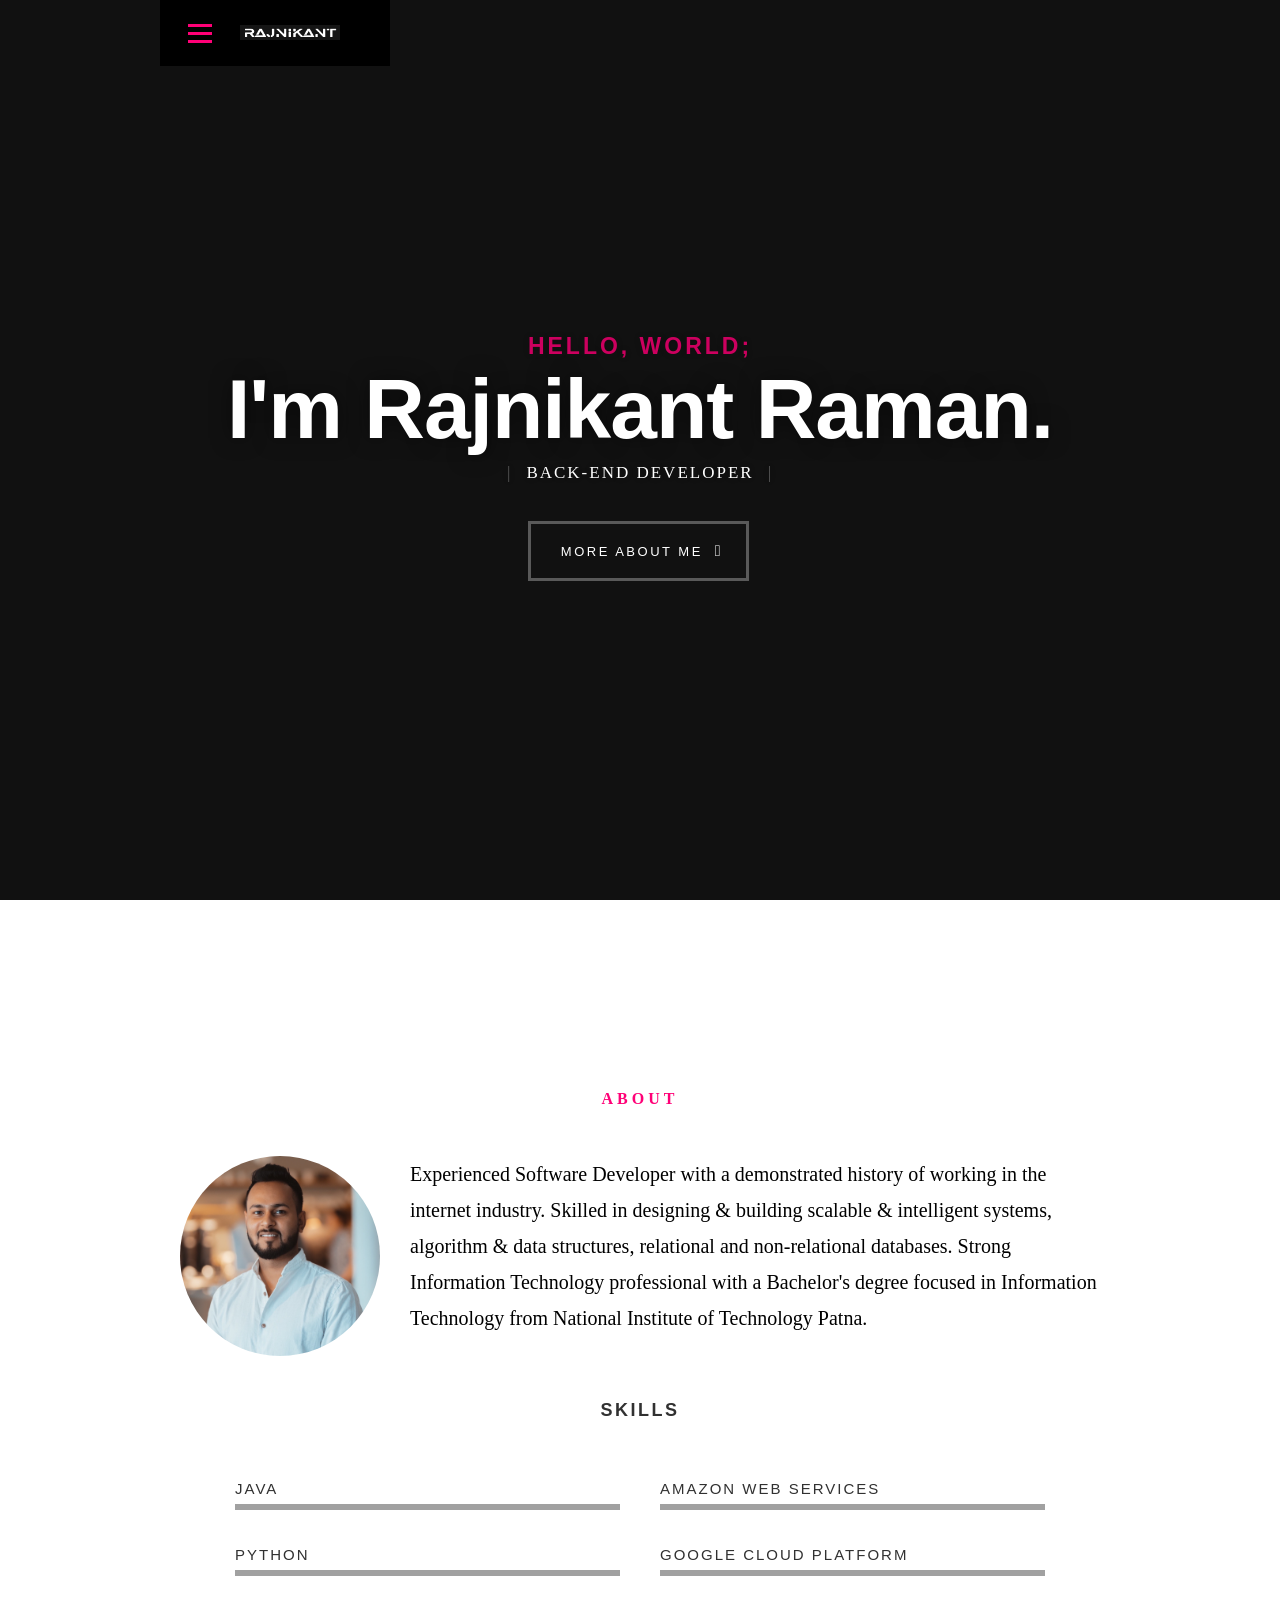
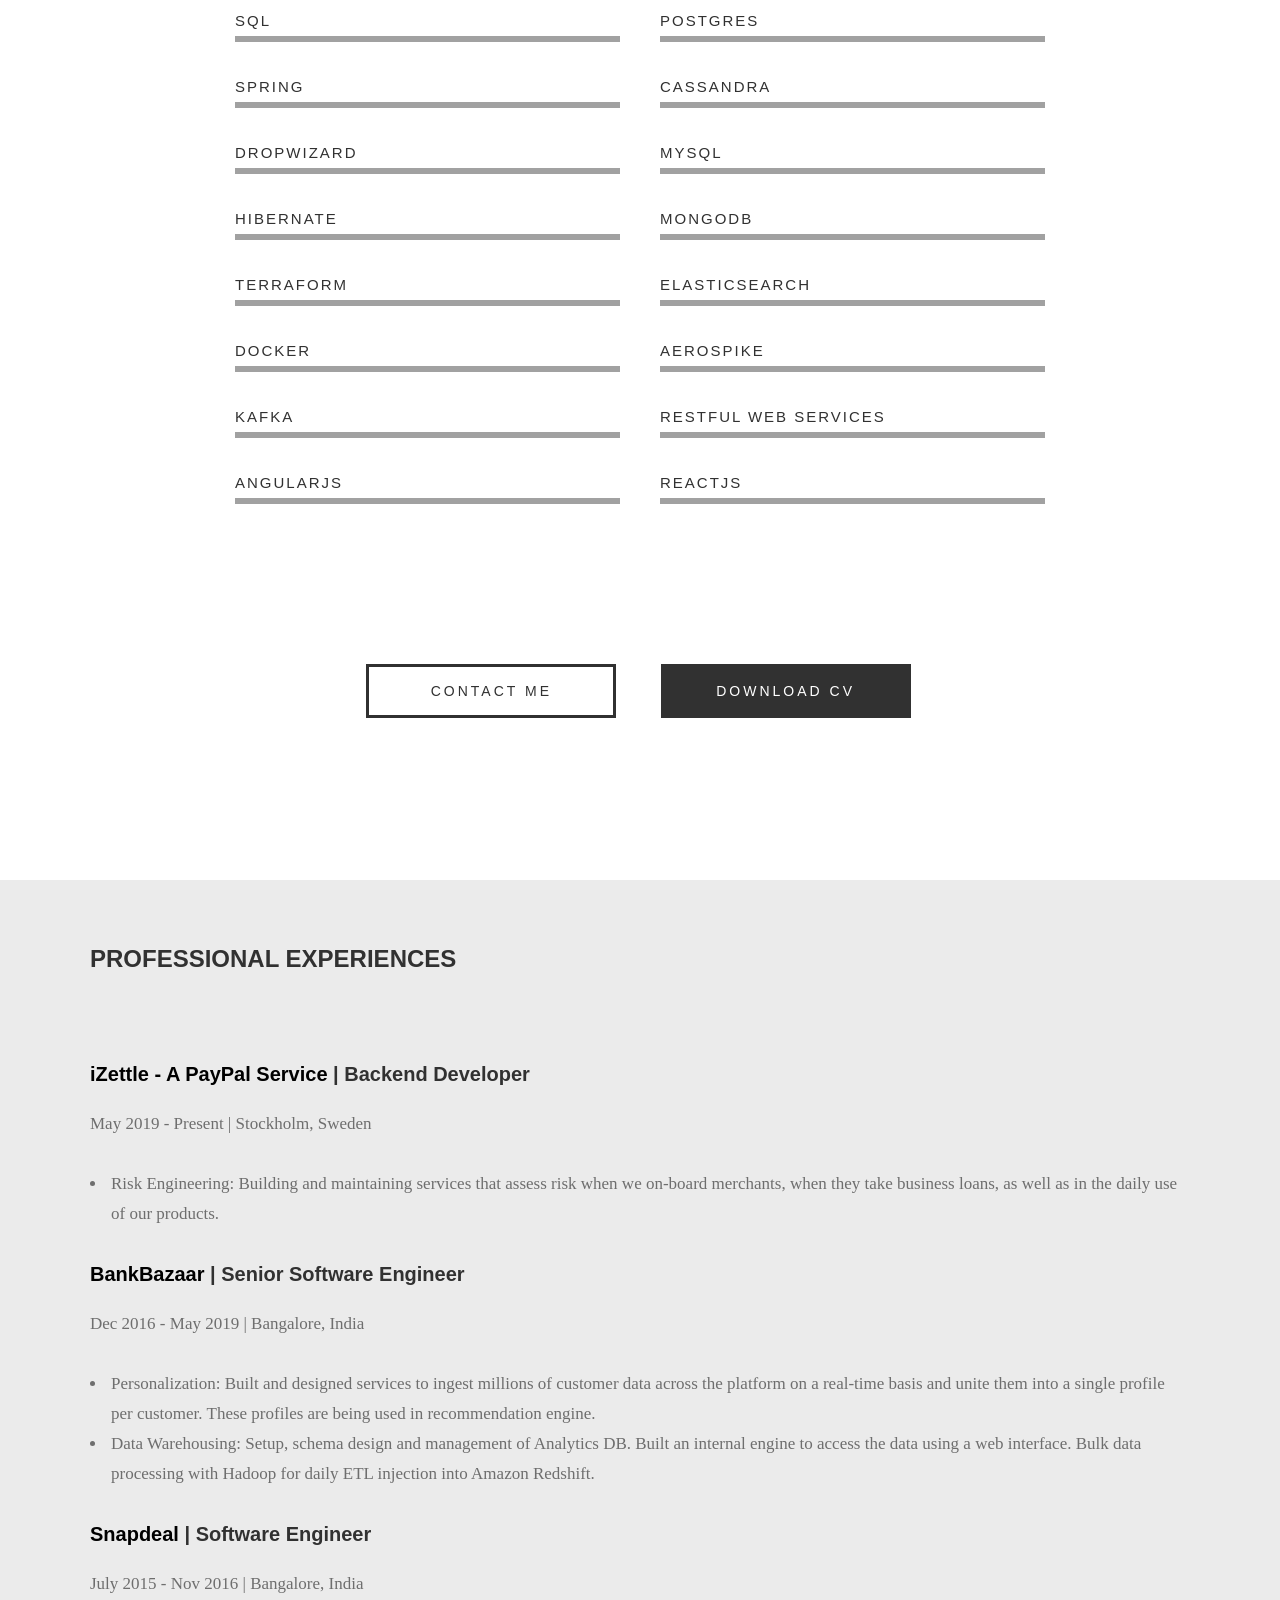
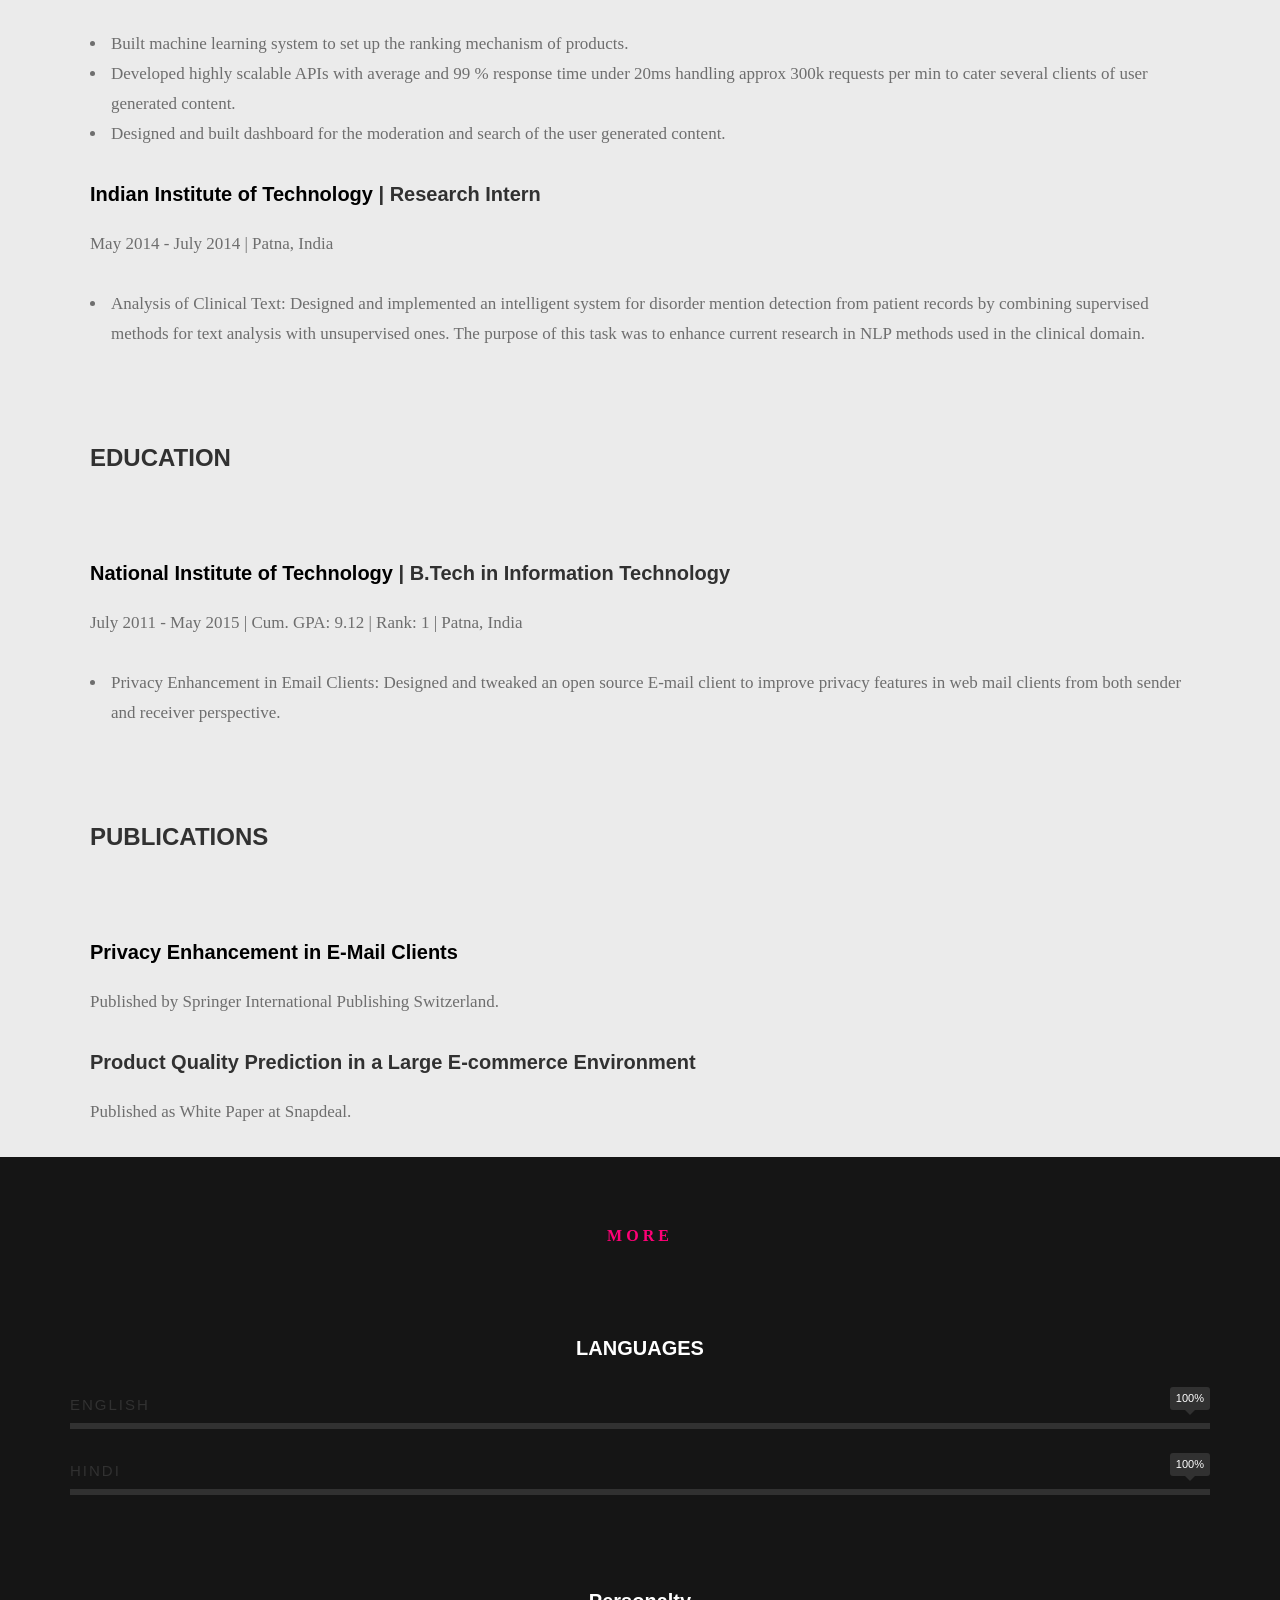
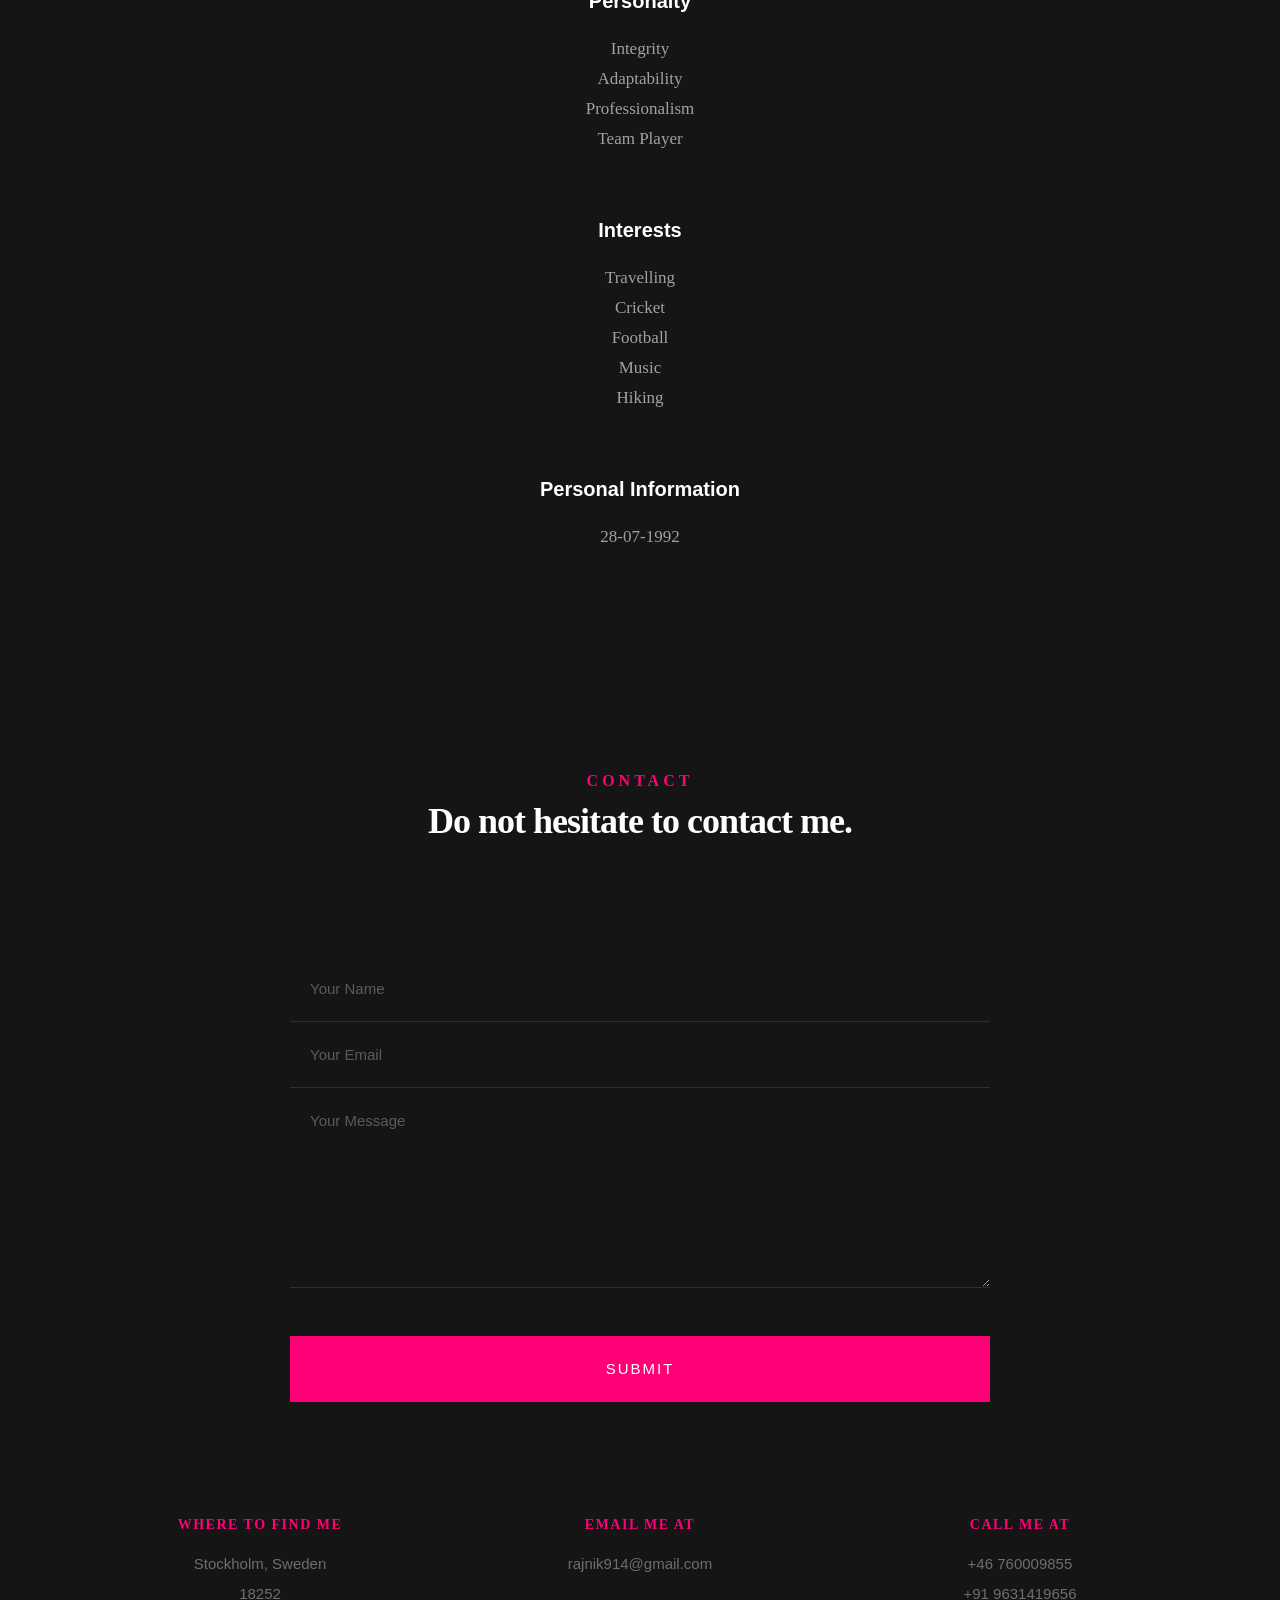
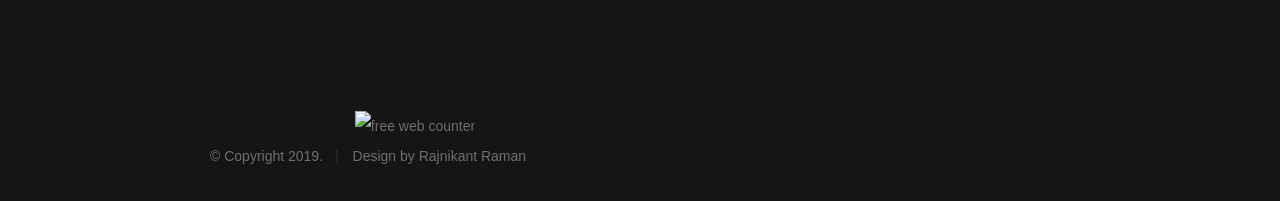
==== commit 0957b2a0: "Update links and skills" ====
--- a/index.html
+++ b/index.html
@@ -111,7 +111,7 @@
 
             <div class="intro-info">
 
-              <img src="images/profile.png" alt="Profile Picture">
+              <img src="images/profile.JPG" alt="Profile Picture">
 
               <p class="lead">Experienced Software Developer with a demonstrated history of working in the internet industry. Skilled in designing & building scalable & intelligent systems, algorithm & data structures, relational and non-relational databases. Strong Information Technology professional with a Bachelor's degree focused in Information Technology from National Institute of Technology Patna.</p>
            </div>
@@ -124,35 +124,35 @@
 
       <div class="col-six tab-full">
 
-
-
          <ul class="skill-bars">
             <li>
-               <div class="progress percent90"><span>90%</span></div>
                <strong> <i class="fa fa-code"></i> Java</strong>
             </li>
             <li>
-               <div class="progress percent80"><span>80%</span></div>
                <strong> <i class="fa fa-code"></i> Python</strong>
             </li>
             <li>
-               <div class="progress percent85"><span>85%</span></div>
                <strong> <i class="fa fa-code"></i> SQL</strong>
             </li>
             <li>
-               <div class="progress percent85"><span>85%</span></div>
                <strong> <i class="fa fa-leaf"></i> Spring</strong>
             </li>
+             <li>
+                 <strong> <i class="fa fa-tree"></i> Dropwizard</strong>
+             </li>
+             <li>
+                 <strong> <i class="fa fa-sitemap"></i> Hibernate</strong>
+             </li>
             <li>
-               <div class="progress percent75"><span>75%</span></div>
-               <strong> <i class="fa fa-cloud"></i> Hadoop</strong>
+               <strong> <i class="fa fa-cloud"></i> Terraform</strong>
             </li>
+             <li>
+                 <strong><i class="fa fa-ship" aria-hidden="true"></i> Docker</strong>
+             </li>
             <li>
-             <div class="progress percent70"><span>70%</span></div>
              <strong> <i class="fa fa-align-right"></i> Kafka</strong>
           </li>
           <li>
-             <div class="progress percent75"><span>75%</span></div>
              <strong><i class="fa fa-code"></i> AngularJS</strong>
           </li>
 
@@ -163,34 +163,36 @@
     <div class="col-six tab-full">
 
      <ul class="skill-bars">
-        <li>
-          <div class="progress percent80"><span>80%</span></div>
-          <strong> <i class="fa fa-database"></i> Cassandra</strong>
-       </li>
        <li>
-          <div class="progress percent85"><span>85%</span></div>
           <strong> <i class="fa fa-cloud" ></i> Amazon Web Services</strong>
        </li>
+         <li>
+             <strong> <i class="fa fa-cloud" ></i> Google Cloud Platform</strong>
+         </li>
+         <li>
+             <strong> <i class="fa fa-database"></i> Postgres</strong>
+         </li>
+         <li>
+             <strong> <i class="fa fa-database"></i> Cassandra</strong>
+         </li>
        <li>
-          <div class="progress percent85"><span>85%</span></div>
           <strong> <i class="fa fa-database"></i> MySQL</strong>
        </li>
        <li>
-          <div class="progress percent80"><span>80%</span></div>
           <strong> <i class="fa fa-database"></i> MongoDB</strong>
        </li>
        <li>
-          <div class="progress percent75"><span>75%</span></div>
           <strong> <i class="fa fa-database"></i> Elasticsearch</strong>
        </li>
        <li>
-          <div class="progress percent70"><span>70%</span></div>
           <strong> <i class="fa fa-database"></i> Aerospike</strong>
        </li>
        <li>
-         <div class="progress percent85"><span>85%</span></div>
          <strong> <i class="fa fa-code"></i> RESTful Web Services </strong>
       </li>
+         <li>
+             <strong><i class="fa fa-code"></i> ReactJS</strong>
+         </li>
 
    </ul> <!-- /skill-bars -->
 
@@ -201,7 +203,7 @@
 <div class="row button-section">
  <div class="col-twelve">
    <a href="#contact" title="Hire Me" class="button stroke smoothscroll">Contact Me</a>
-   <a href="https://github.com/rajnikant7008/rajnikant7008.github.io/raw/master/images/Rajnikant-Resume.pdf" target="_blank" title="Download CV" class="button button-primary">Download CV</a>
+   <a href="https://github.com/rajnikant7008/rajnikant-resume/raw/master/rajnikant-resume-openfont.pdf" target="_blank" title="Download CV" class="button button-primary">Download CV</a>
 </div>
 </div>
 
@@ -227,22 +229,21 @@
                <div class="timeline-block">
                   <div class="timeline-header">
                      <h3> <i class="fa fa-briefcase"></i>
-                       <a target="_blank" href="http://izettle.com">IZETTLE - PAYPAL</a> | Backend Developer 
+                       <a target="_blank" href="http://izettle.com">iZettle - A PayPal Service</a> | Backend Developer
                     </h3>
                     <p>May 2019 - Present | Stockholm, Sweden </p>
                     <p> 
                      <ul> 
-                     <li><b> Risk Engineering: </b>  Building and maintaining services that assess risk when we onboard merchants, when they take business loans, as well as in the daily use of our products. 
+                     <li><b> Risk Engineering: </b>  Building and maintaining services that assess risk when we on-board merchants, when they take business loans, as well as in the daily use of our products.
                      </li>
                   </ul>
-              </p>
            </div>
         </div> <!-- /timeline-block -->
 
         <div class="timeline-block">
           <div class="timeline-header">
             <h3> <i class="fa fa-briefcase"></i>
-              <a target="_blank" href="http://bankbazaar.com">BANKBAZAAR</a> | Senior Software Engineer 
+              <a target="_blank" href="http://bankbazaar.com">BankBazaar</a> | Senior Software Engineer
            </h3>
            <p>Dec 2016 - May 2019 | Bangalore, India </p>
            <p> <ul> 
@@ -261,7 +262,7 @@
 <div class="timeline-block">
  <div class="timeline-header">
    <h3> <i class="fa fa-briefcase"></i>
-      <a target="_blank" href="http://snapdeal.com">SNAPDEAL</a> | Software Engineer 
+      <a target="_blank" href="http://snapdeal.com">Snapdeal</a> | Software Engineer
    </h3>
    <p>July 2015 - Nov 2016 | Bangalore, India </p>
    <p> <ul> 
@@ -317,7 +318,7 @@
 
        <div class="timeline-header">
          <h3> <i class="fa fa-graduation-cap"></i>
-            <a target="_blank" href="https://www.nitp.ac.in/">National Institute of Technolgy</a> | B.Tech in Information Technology
+            <a target="_blank" href="https://www.nitp.ac.in/">National Institute of Technology</a> | B.Tech in Information Technology
          </h3>
          <p>July 2011 - May 2015 | Cum. GPA: <b>9.12</b> | Rank: <b>1</b> | Patna, India</p>
       </div>
@@ -582,8 +583,8 @@
 
   <h5>Call Me At</h5>
 
-  <p>Phone: +46 760009855<br>
-
+  <p> +46 760009855<br>
+      +91 9631419656
   </p>
 
 </div>
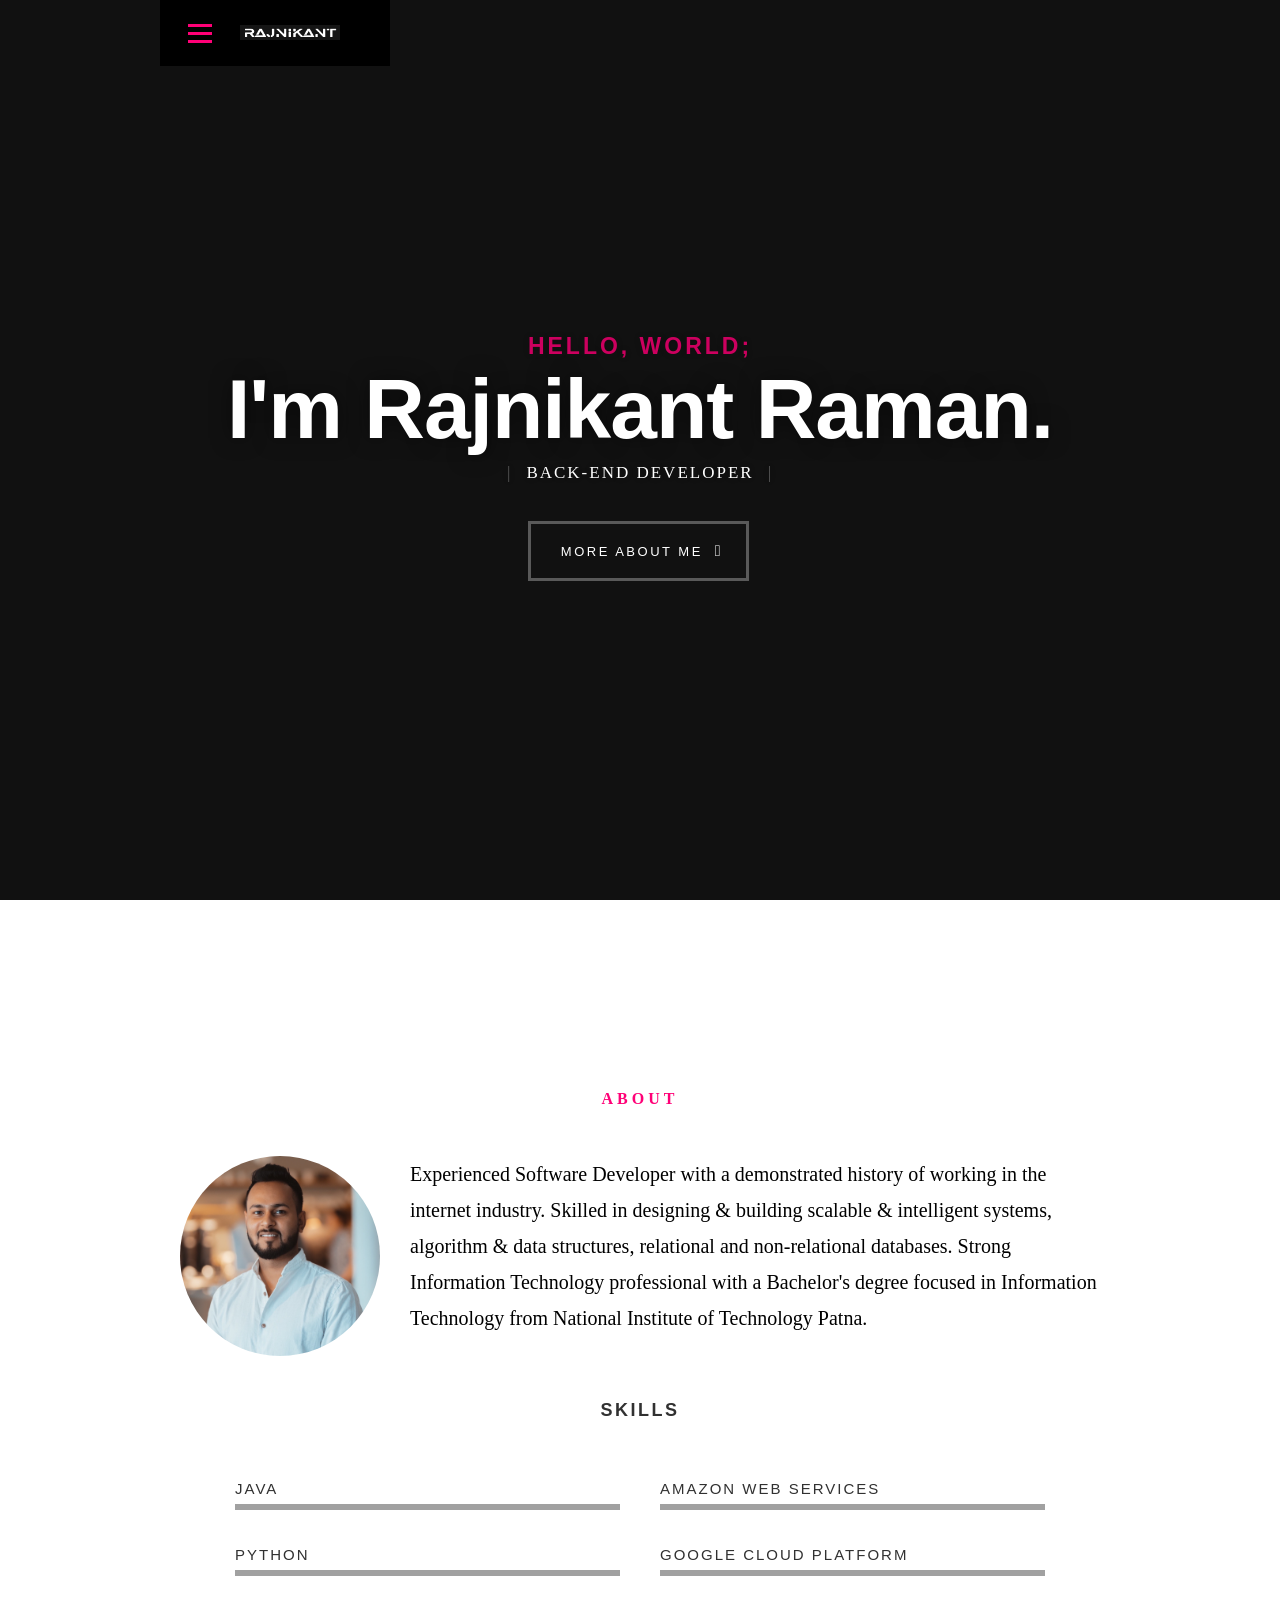
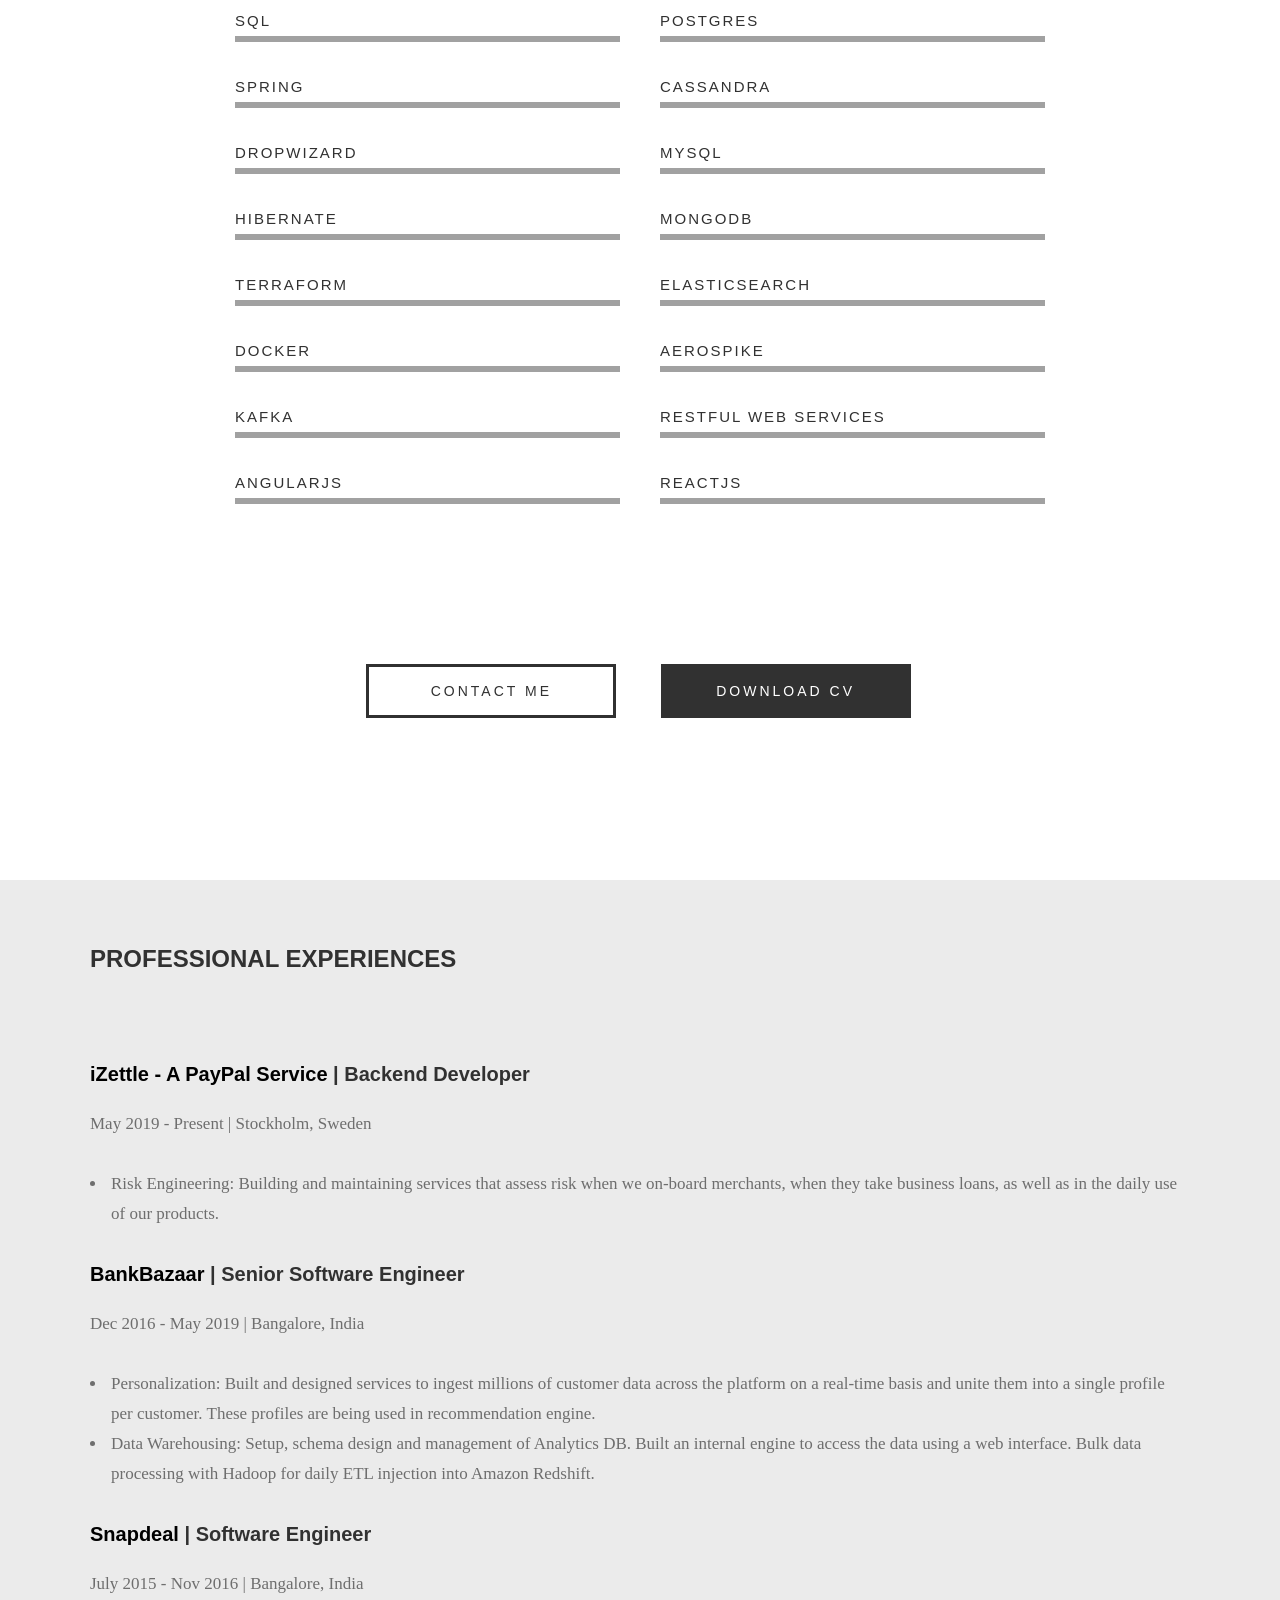
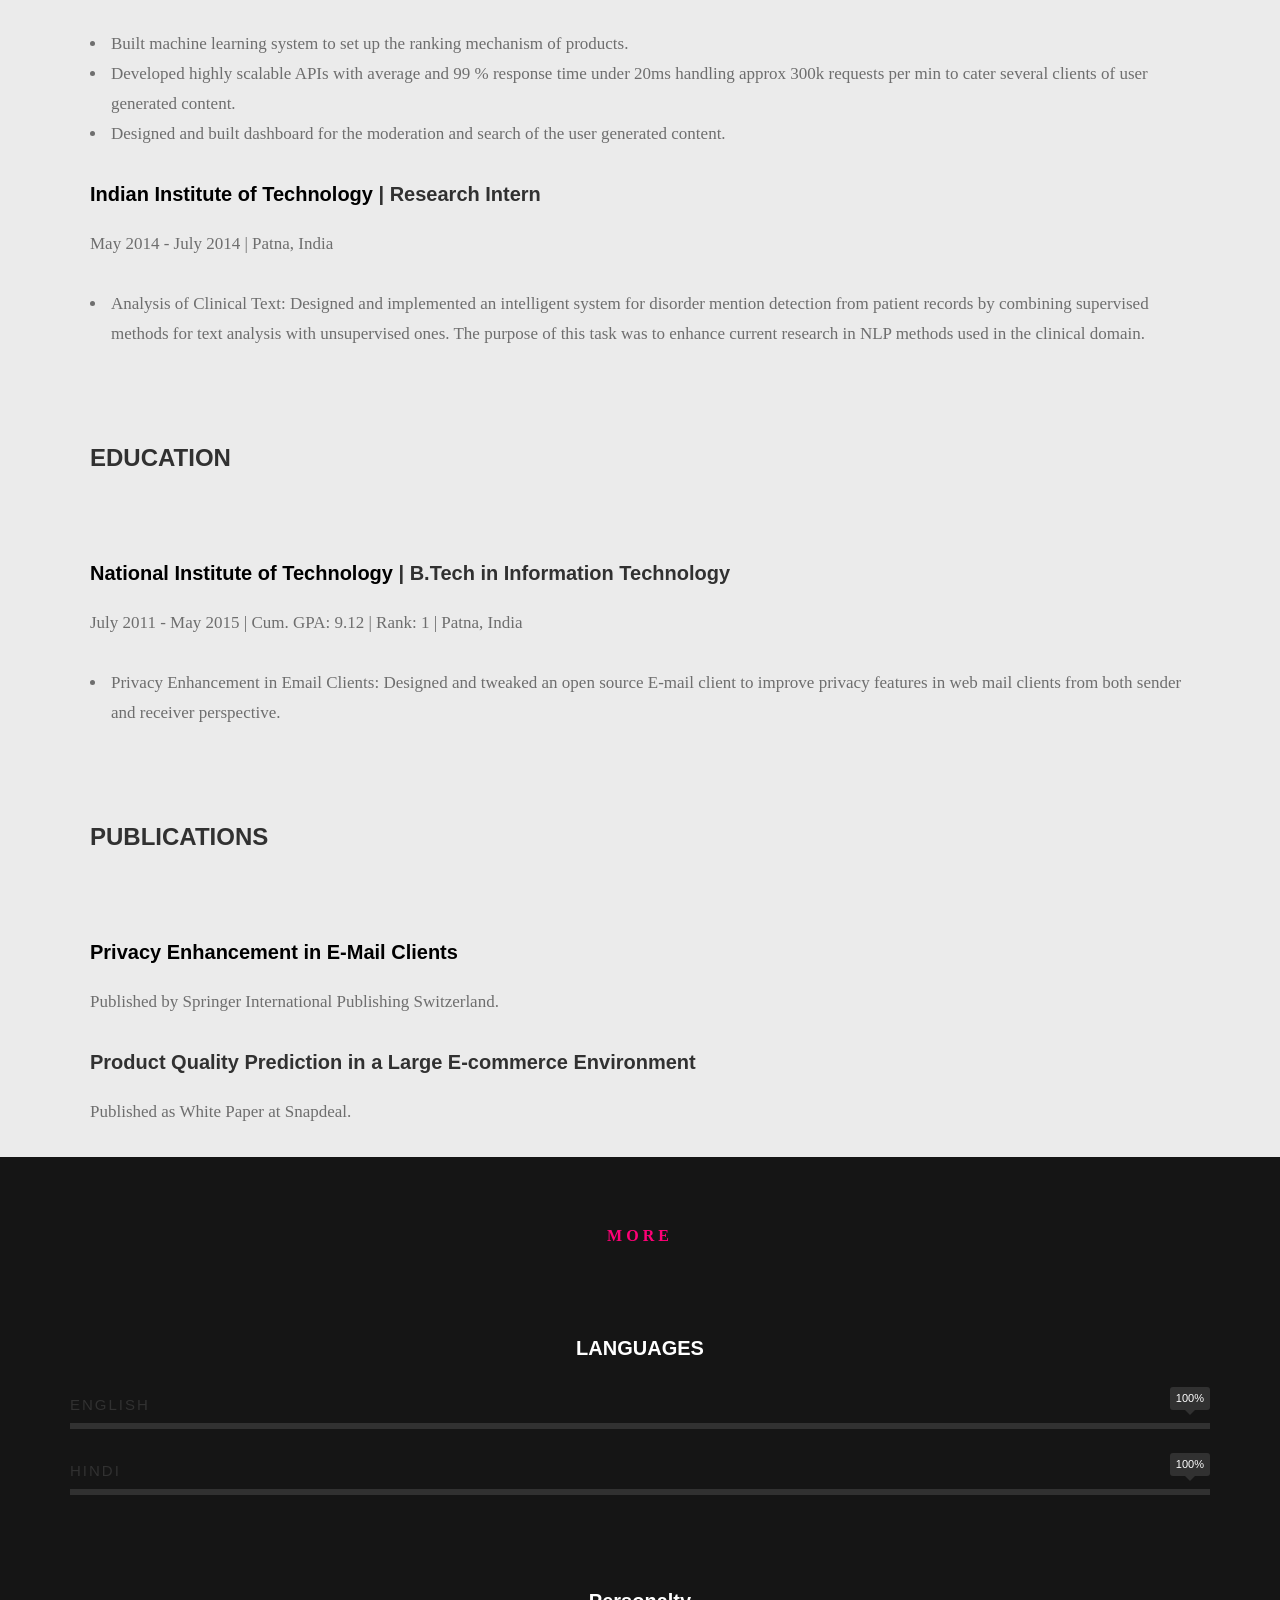
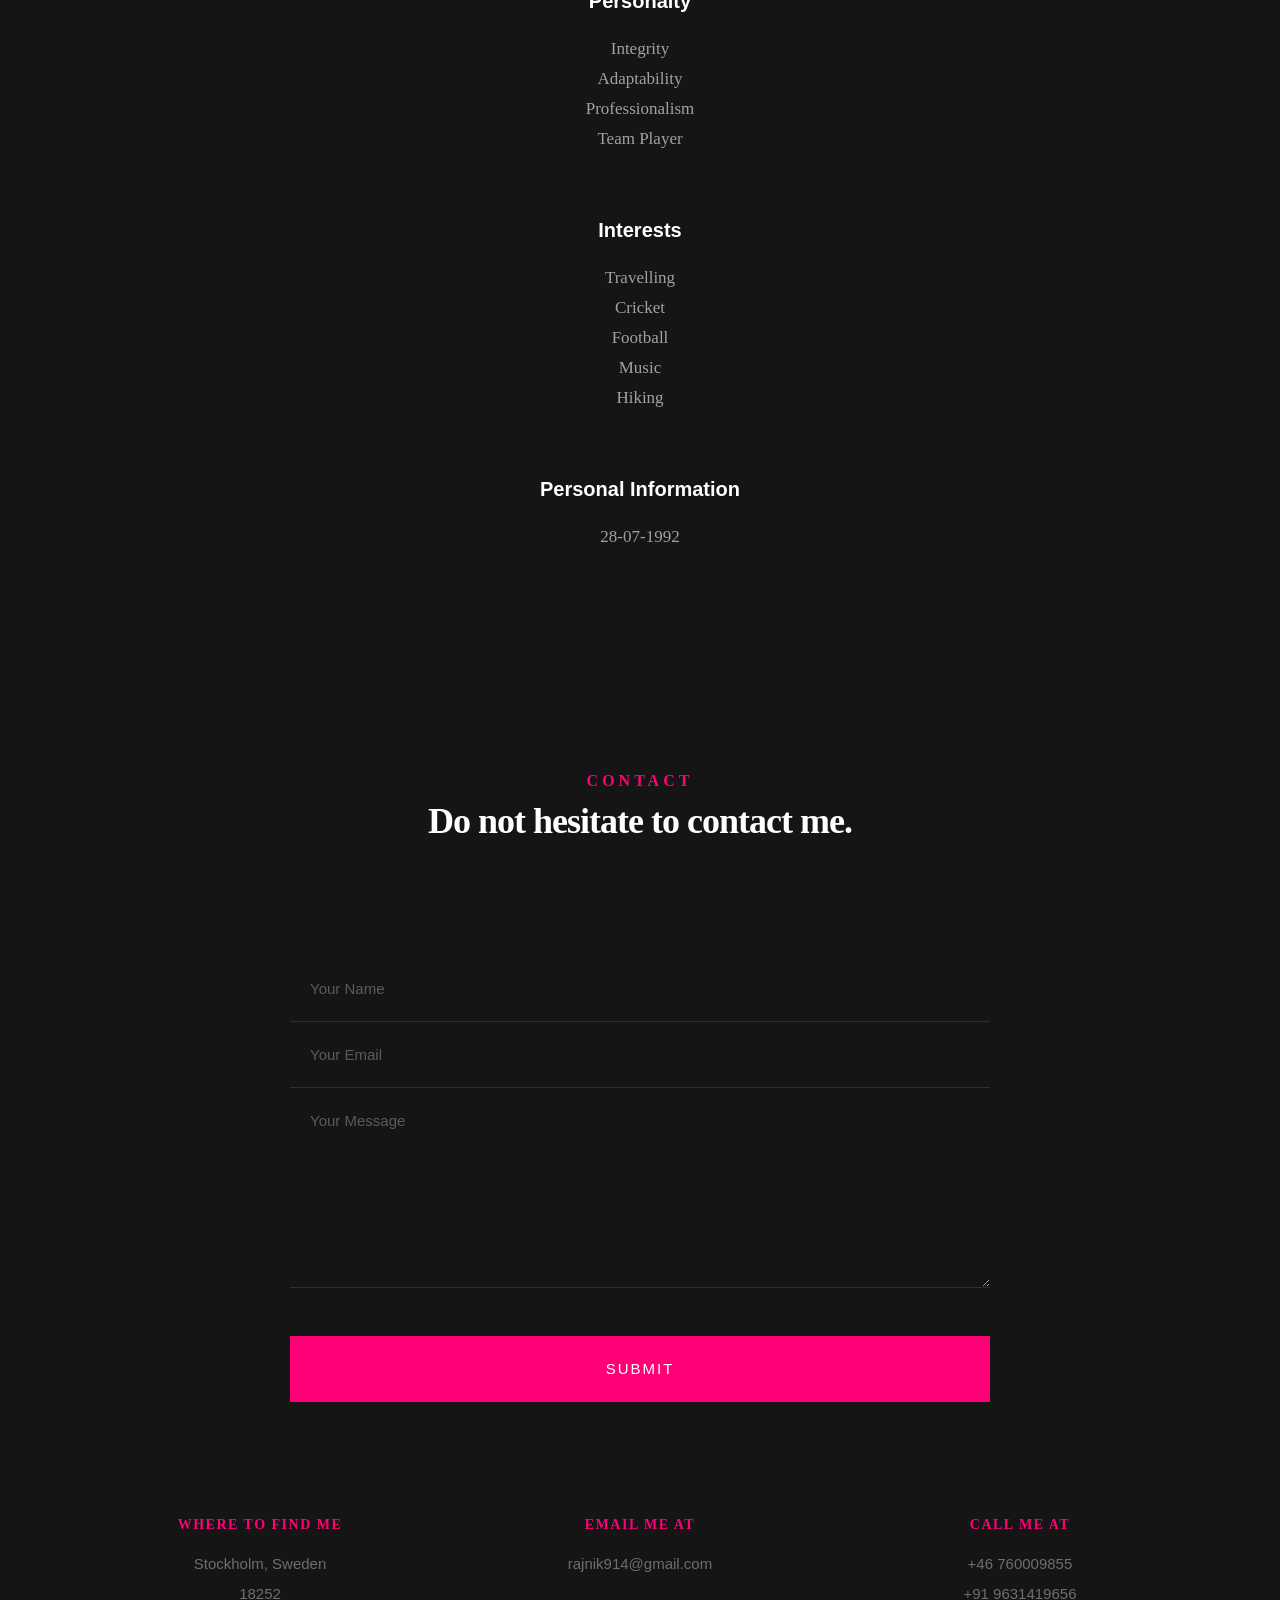
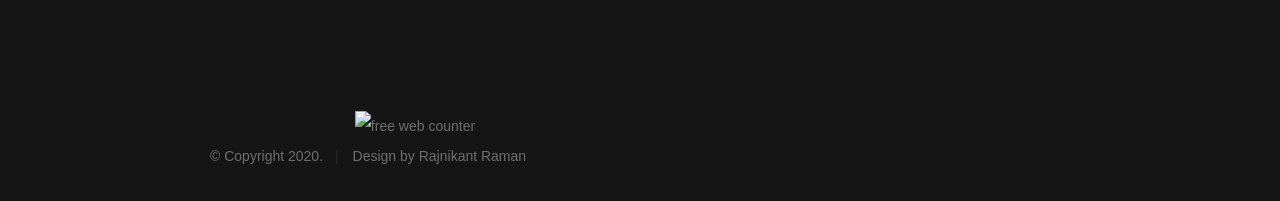
==== commit fa141dd4: "Update meta data" ====
--- a/index.html
+++ b/index.html
@@ -619,7 +619,7 @@
 
             <div class="col-six tab-full">
                <div class="copyright">
-                  <span>© Copyright 2019.</span> 
+                  <span>© Copyright 2020.</span>
                   <span>Design by Rajnikant Raman</span>             
                </div>                        
             </div>
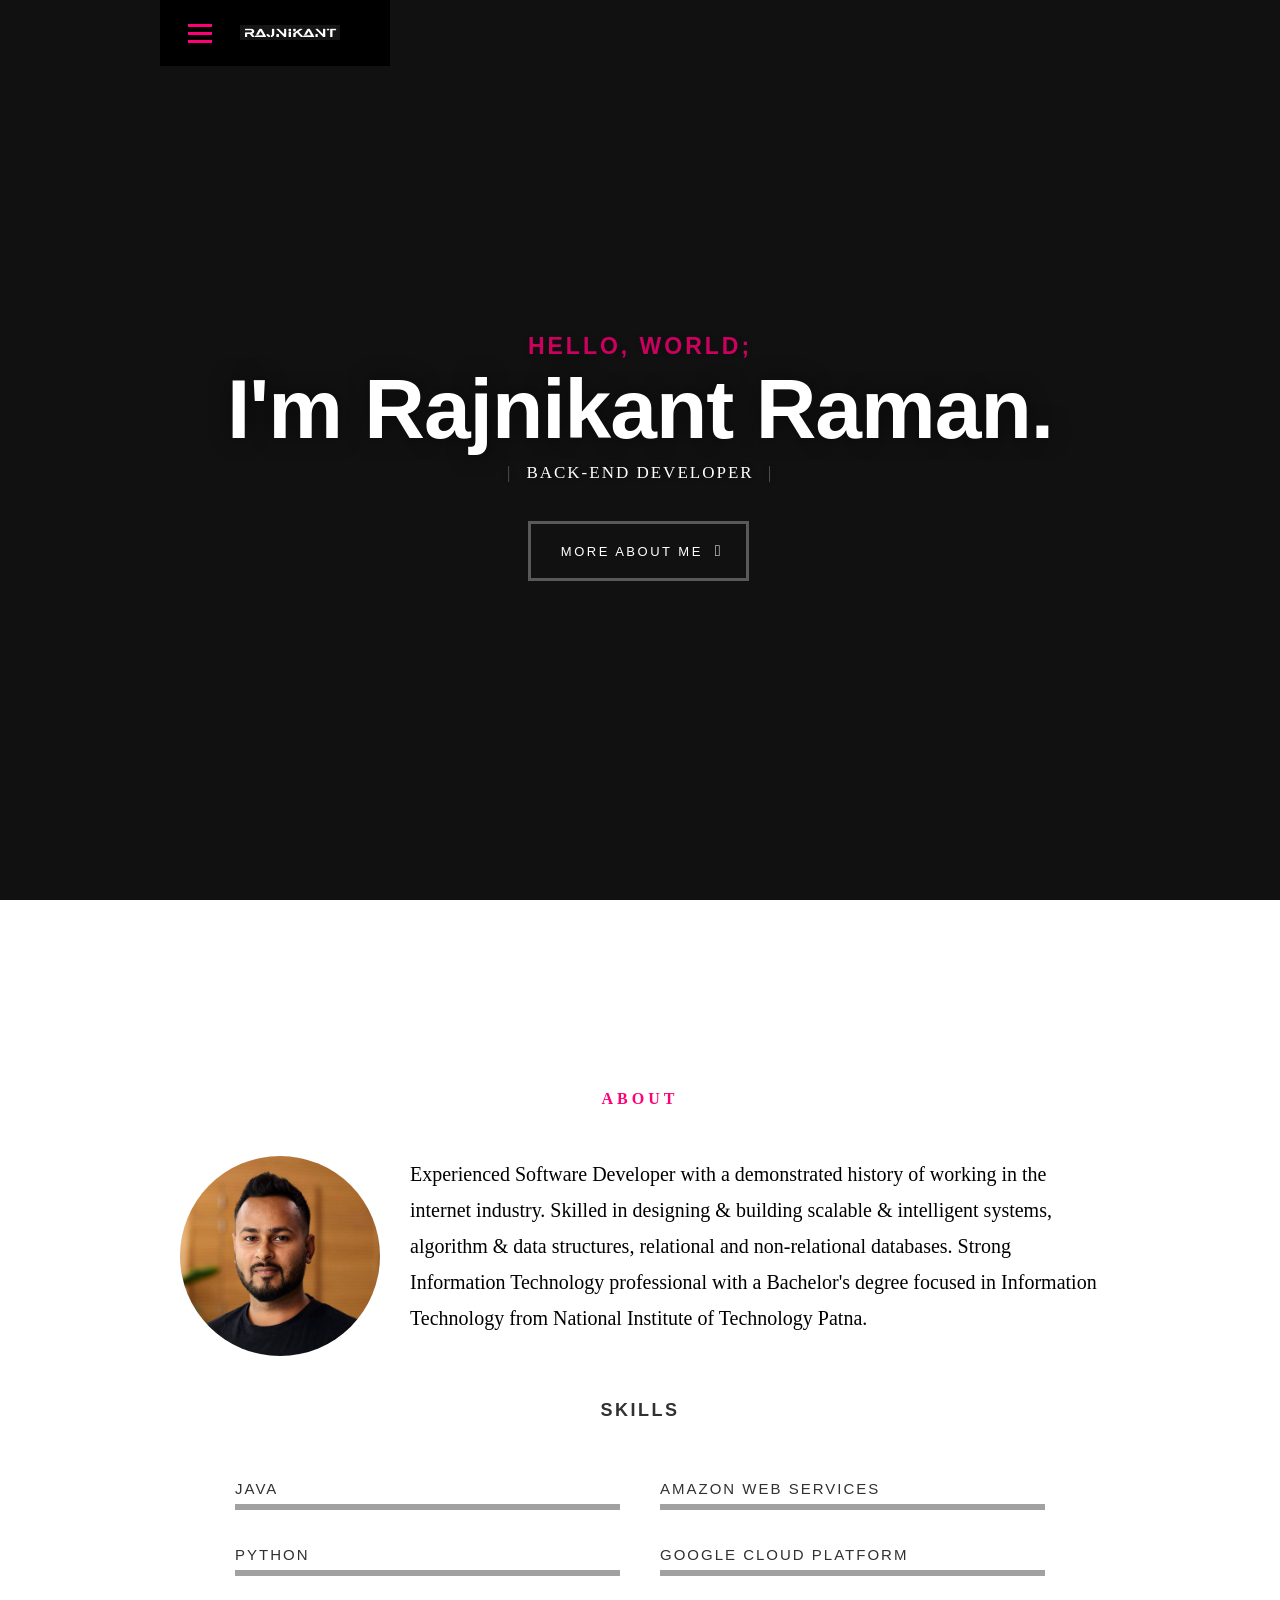
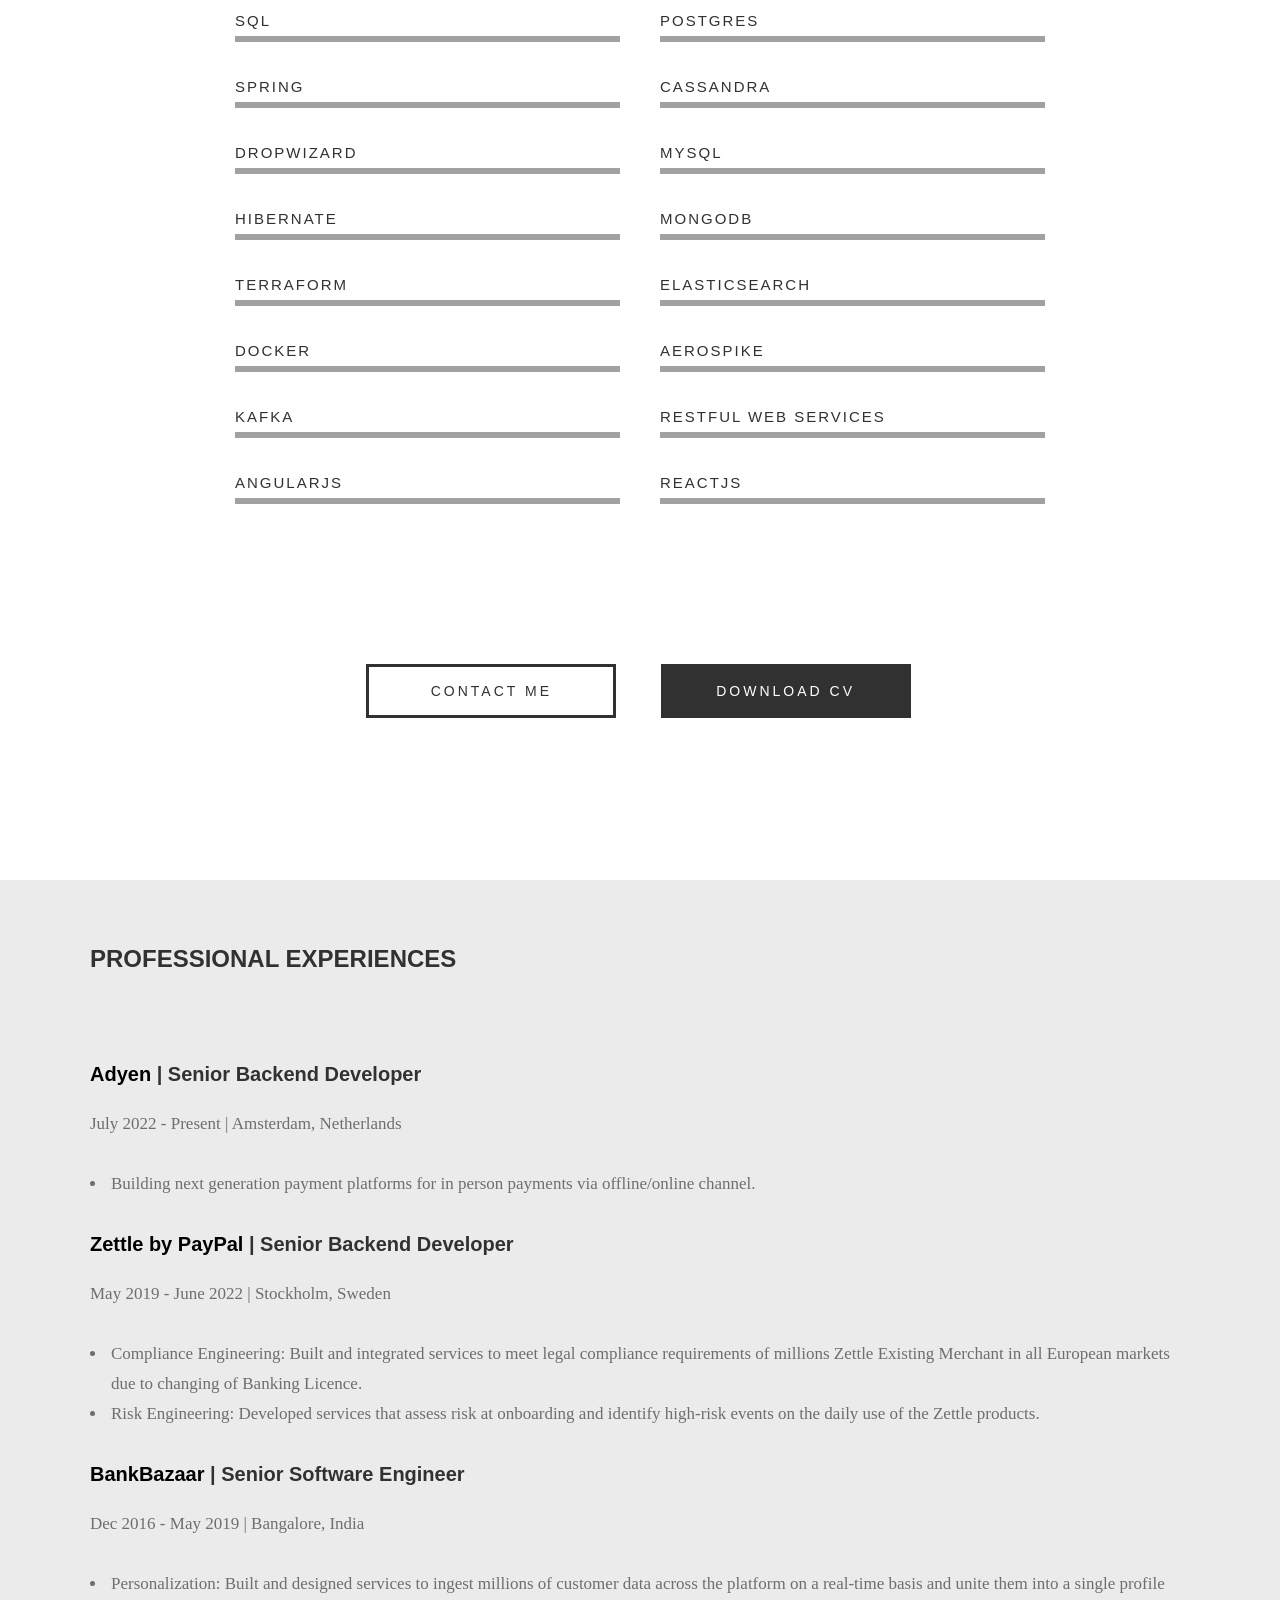
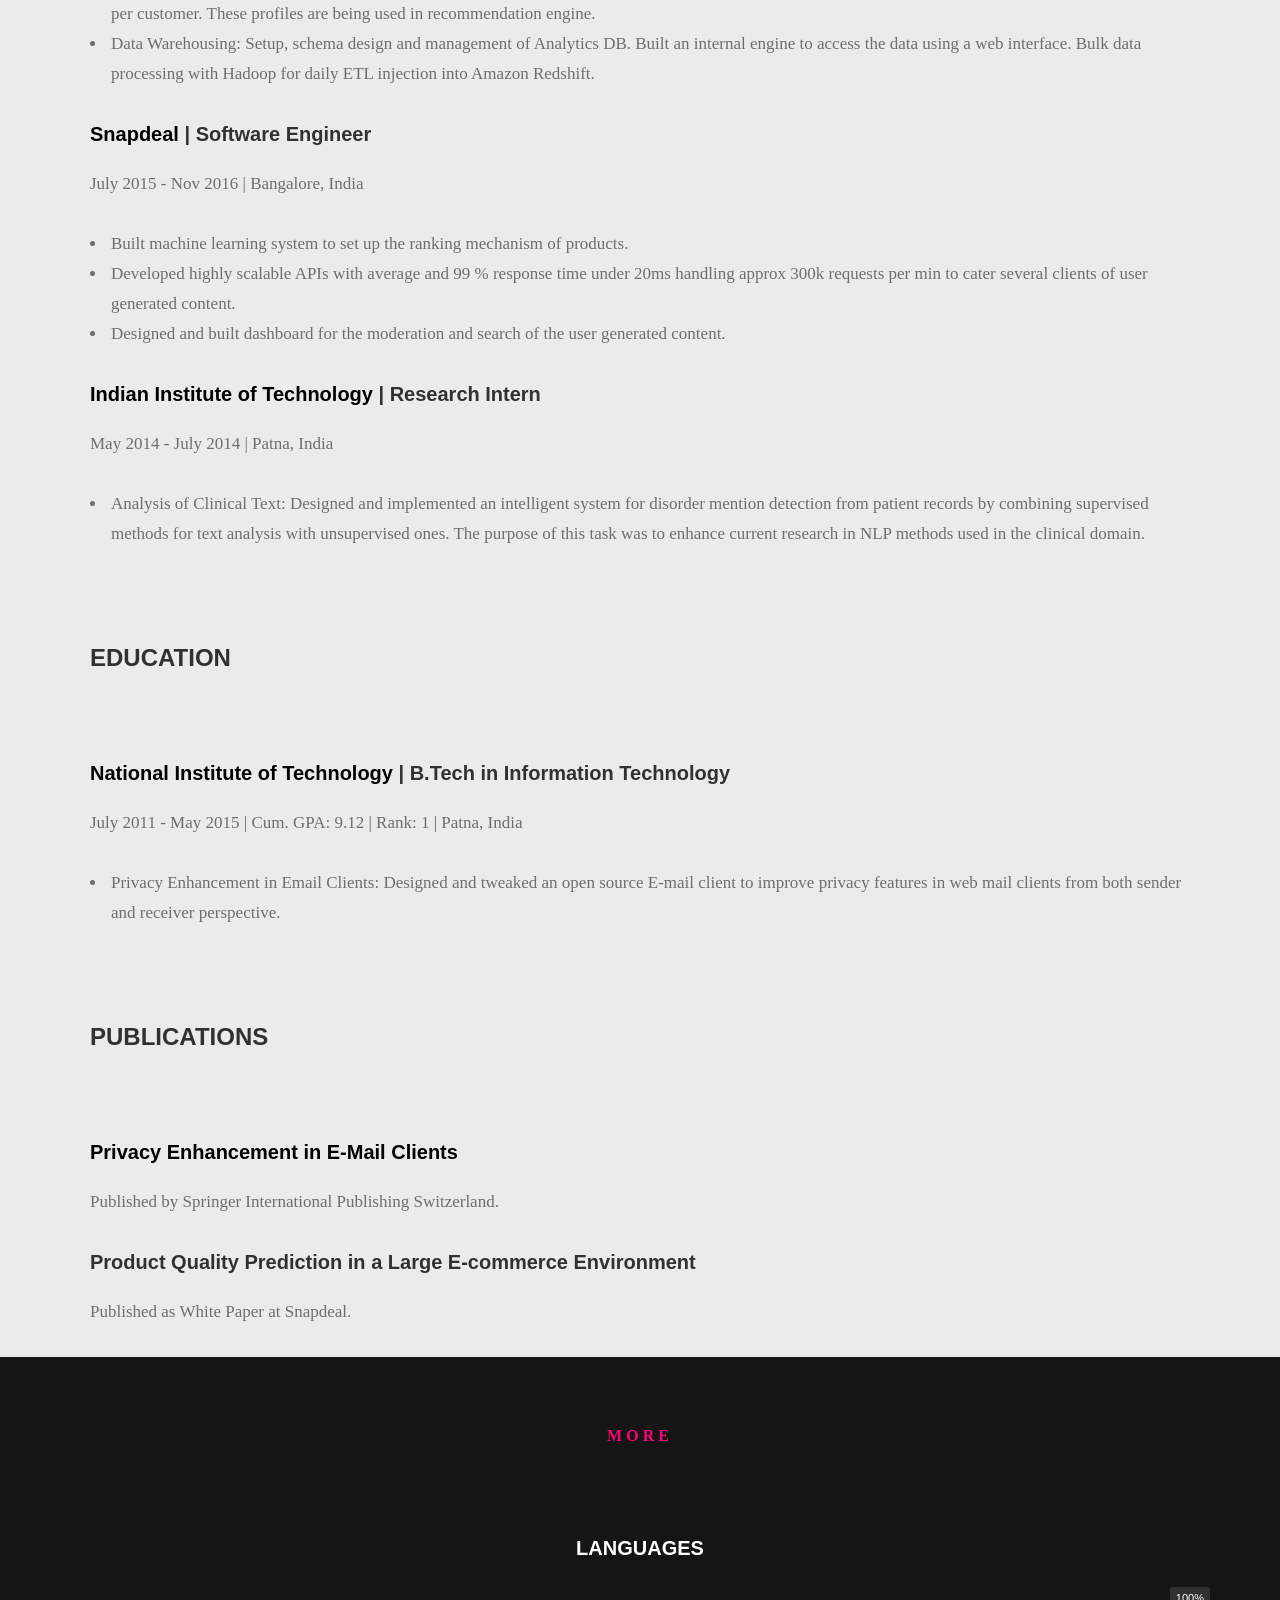
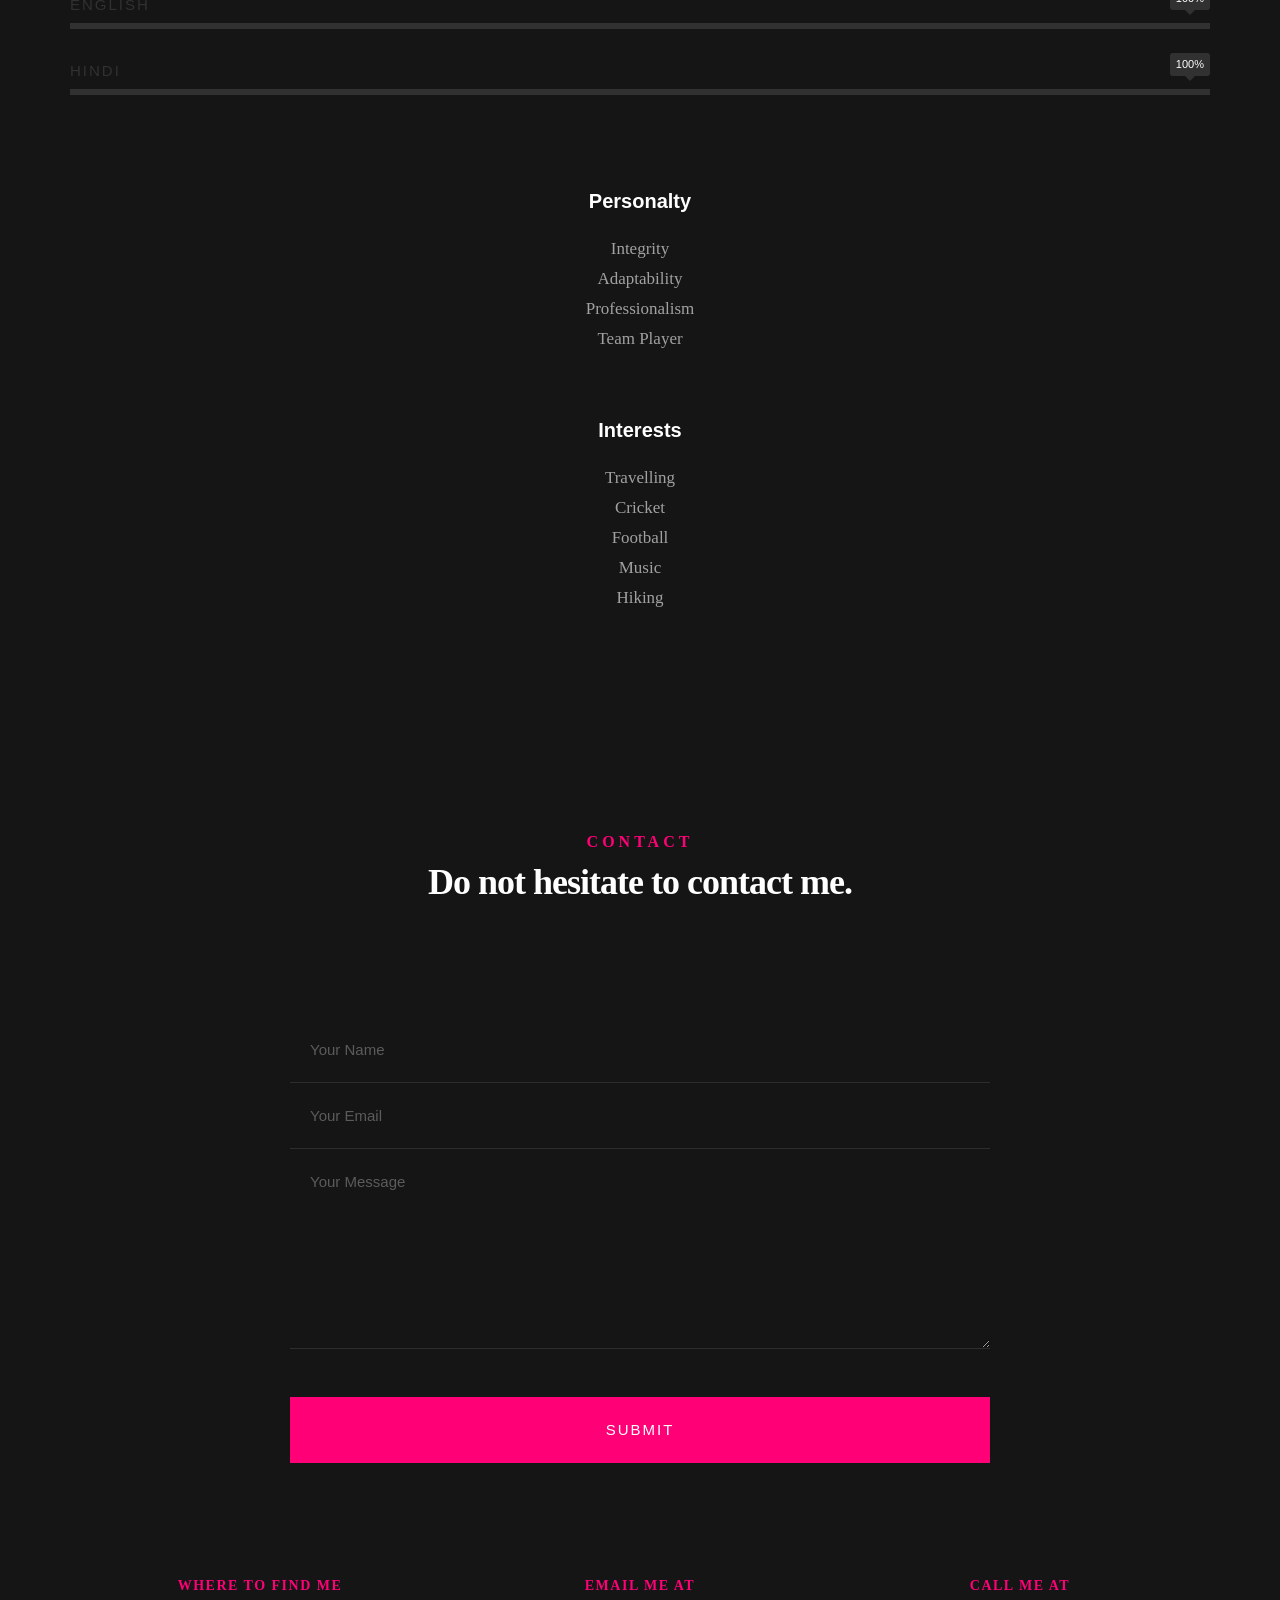
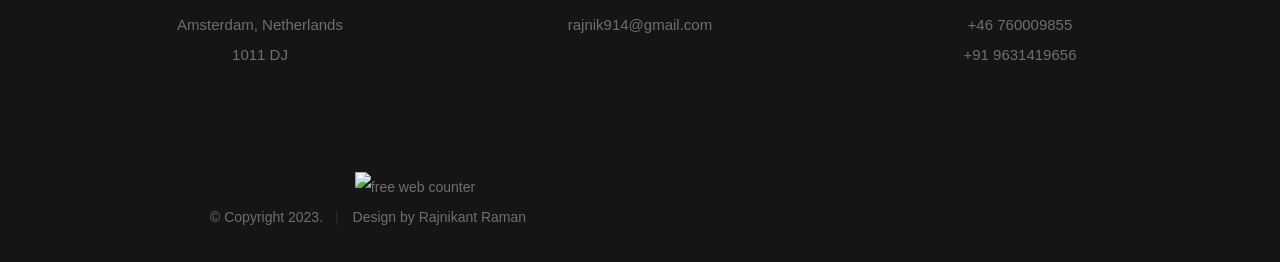
==== commit f7b8eb8e: "Entry for Adyen & formatting" ====
--- a/index.html
+++ b/index.html
@@ -1,8 +1,8 @@
 <!DOCTYPE html>
 <!--[if IE 8 ]><html class="no-js oldie ie8" lang="en"> <![endif]-->
-<!--[if IE 9 ]><html class="no-js oldie ie9" lang="en"> <![endif]-->
-<!--[if (gte IE 9)|!(IE)]><!--><html class="no-js" lang="en"> <!--<![endif]-->
-<head>
+   <!--[if IE 9 ]><html class="no-js oldie ie9" lang="en"> <![endif]-->
+      <!--[if (gte IE 9)|!(IE)]><!--><html class="no-js" lang="en"> <!--<![endif]-->
+         <head>
 
    <!--- basic page needs
       ================================================== -->
@@ -28,182 +28,182 @@
       <script src="js/pace.min.js"></script>
 
    <!-- favicons
-     ================================================== -->
-     <link rel="icon" type="image/png" href="favicon.png">
-
-  </head>
-
-  <body id="top">
+    ================================================== -->
+    <link rel="icon" type="image/png" href="favicon.png">
+
+ </head>
+
+ <body id="top">
 
 	<!-- header
       ================================================== -->
       <header>
+       <div class="row">
+
+        <div class="top-bar">
+         <a class="menu-toggle" href="#"><span>Menu</span></a>
+
+         <div class="logo">
+           <a href="index.html">Rajnikant Raman</a>
+        </div>
+
+        <nav id="main-nav-wrap">
+           <ul class="main-navigation">
+            <li class="current"><a class="smoothscroll"  href="#intro" title="">Home</a></li>
+            <li><a class="smoothscroll"  href="#about" title="">ABOUT</a></li>
+            <li><a class="smoothscroll"  href="#about" title="">SKILLS</a></li>
+            <li><a class="smoothscroll"  href="#Work" title="">EXPERIENCE</a></li>
+            <li><a class="smoothscroll"  href="#MORE" title="">MORE</a></li>
+            <li><a class="smoothscroll"  href="#contact" title="">CONTACT</a></li>
+
+         </ul>
+      </nav>
+   </div> <!-- /top-bar -->
+
+</div> <!-- /row -->
+</header> <!-- /header -->
+
+	<!-- intro section
+      ================================================== -->
+      <section id="intro">
+
+       <div class="intro-overlay"></div>
+
+       <div class="intro-content">
         <div class="row">
 
-          <div class="top-bar">
-            <a class="menu-toggle" href="#"><span>Menu</span></a>
-
-            <div class="logo">
-             <a href="index.html">Rajnikant Raman</a>
-          </div>
-
-          <nav id="main-nav-wrap">
-             <ul class="main-navigation">
-               <li class="current"><a class="smoothscroll"  href="#intro" title="">Home</a></li>
-               <li><a class="smoothscroll"  href="#about" title="">ABOUT</a></li>
-               <li><a class="smoothscroll"  href="#about" title="">SKILLS</a></li>
-               <li><a class="smoothscroll"  href="#Work" title="">EXPERIENCE</a></li>
-               <li><a class="smoothscroll"  href="#MORE" title="">MORE</a></li>
-               <li><a class="smoothscroll"  href="#contact" title="">CONTACT</a></li>
-
-            </ul>
-         </nav>
-      </div> <!-- /top-bar -->
-
-   </div> <!-- /row -->
-</header> <!-- /header -->
-
-	<!-- intro section
-      ================================================== -->
-      <section id="intro">
-
-        <div class="intro-overlay"></div>
-
-        <div class="intro-content">
-          <div class="row">
-
-            <div class="col-twelve">
-
-              <h5>Hello, World;</h5>
-              <h1>I'm Rajnikant Raman.</h1>
-
-              <p class="intro-position">
-                <span>Back-end Developer</span>
-             </p>
-
-             <a class="button stroke smoothscroll" href="#about" title="">More About Me</a>
-
-          </div>
-
+         <div class="col-twelve">
+
+          <h5>Hello, World;</h5>
+          <h1>I'm Rajnikant Raman.</h1>
+
+          <p class="intro-position">
+           <span>Back-end Developer</span>
+        </p>
+
+        <a class="button stroke smoothscroll" href="#about" title="">More About Me</a>
+
+     </div>
+
+  </div>
+</div> <!-- /intro-content -->
+
+<ul class="intro-social">        
+   <li><a target="_blank" href="http://facebook.com/rajnikant7008"><i class="fa fa-facebook"></i></a></li>
+   <li><a target="_blank" href="https://linkedin.com/in/rajnikant7008"><i class="fa fa-linkedin"></i></a></li>
+   <li><a target="_blank" href="https://github.com/rajnikant7008"><i class="fa fa-github"></i></a></li>
+   <li><a target="_blank" href="https://stackoverflow.com/users/2212463/rajnikant7008"><i class="fa fa-stack-overflow"></i></a></li>
+   <li><a target="_blank" href="https://instagram.com/rajnikant7008"><i class="fa fa-instagram"></i></a></li>
+   <li><a target="_blank" href="https://twitter.com/rajnikant7008"><i class="fa fa-twitter"></i></a></li>
+</ul> <!-- /intro-social -->    
+</section> <!-- /intro -->
+
+
+   <!-- about section
+      ================================================== -->
+      <section id="about">
+
+       <div class="row section-intro">
+        <div class="col-twelve">
+
+         <h5>ABOUT</h5>
+
+
+         <div class="intro-info">
+
+          <img src="images/profile.JPG" alt="Profile Picture">
+
+          <p class="lead">Experienced Software Developer with a demonstrated history of working in the internet industry. Skilled in designing & building scalable & intelligent systems, algorithm & data structures, relational and non-relational databases. Strong Information Technology professional with a Bachelor's degree focused in Information Technology from National Institute of Technology Patna.</p>
        </div>
-    </div> <!-- /intro-content -->
-
-    <ul class="intro-social">        
-      <li><a target="_blank" href="http://facebook.com/rajnikant7008"><i class="fa fa-facebook"></i></a></li>
-      <li><a target="_blank" href="https://linkedin.com/in/rajnikant7008"><i class="fa fa-linkedin"></i></a></li>
-      <li><a target="_blank" href="https://github.com/rajnikant7008"><i class="fa fa-github"></i></a></li>
-      <li><a target="_blank" href="https://stackoverflow.com/users/2212463/rajnikant7008"><i class="fa fa-stack-overflow"></i></a></li>
-      <li><a target="_blank" href="https://instagram.com/rajnikant7008"><i class="fa fa-instagram"></i></a></li>
-      <li><a target="_blank" href="https://twitter.com/rajnikant7008"><i class="fa fa-twitter"></i></a></li>
-   </ul> <!-- /intro-social -->    
-</section> <!-- /intro -->
-
-
-   <!-- about section
-      ================================================== -->
-      <section id="about">
-
-        <div class="row section-intro">
-          <div class="col-twelve">
-
-            <h5>ABOUT</h5>
-
-
-            <div class="intro-info">
-
-              <img src="images/profile.JPG" alt="Profile Picture">
-
-              <p class="lead">Experienced Software Developer with a demonstrated history of working in the internet industry. Skilled in designing & building scalable & intelligent systems, algorithm & data structures, relational and non-relational databases. Strong Information Technology professional with a Bachelor's degree focused in Information Technology from National Institute of Technology Patna.</p>
-           </div>
-
-        </div>
-     </div> <!-- /section-intro -->
-
-     <div class="row about-content">
-      <h3 style="text-align: center"> <i class="fa fa-desktop"></i> SKILLS </h3>
-
-      <div class="col-six tab-full">
-
-         <ul class="skill-bars">
-            <li>
-               <strong> <i class="fa fa-code"></i> Java</strong>
-            </li>
-            <li>
-               <strong> <i class="fa fa-code"></i> Python</strong>
-            </li>
-            <li>
-               <strong> <i class="fa fa-code"></i> SQL</strong>
-            </li>
-            <li>
-               <strong> <i class="fa fa-leaf"></i> Spring</strong>
-            </li>
-             <li>
-                 <strong> <i class="fa fa-tree"></i> Dropwizard</strong>
-             </li>
-             <li>
-                 <strong> <i class="fa fa-sitemap"></i> Hibernate</strong>
-             </li>
-            <li>
-               <strong> <i class="fa fa-cloud"></i> Terraform</strong>
-            </li>
-             <li>
-                 <strong><i class="fa fa-ship" aria-hidden="true"></i> Docker</strong>
-             </li>
-            <li>
-             <strong> <i class="fa fa-align-right"></i> Kafka</strong>
-          </li>
-          <li>
-             <strong><i class="fa fa-code"></i> AngularJS</strong>
-          </li>
-
-       </ul> <!-- /skill-bars -->
 
     </div>
-
-    <div class="col-six tab-full">
-
-     <ul class="skill-bars">
-       <li>
-          <strong> <i class="fa fa-cloud" ></i> Amazon Web Services</strong>
-       </li>
+ </div> <!-- /section-intro -->
+
+ <div class="row about-content">
+   <h3 style="text-align: center"> <i class="fa fa-desktop"></i> SKILLS </h3>
+
+   <div class="col-six tab-full">
+
+      <ul class="skill-bars">
          <li>
-             <strong> <i class="fa fa-cloud" ></i> Google Cloud Platform</strong>
+            <strong> <i class="fa fa-code"></i> Java</strong>
          </li>
          <li>
-             <strong> <i class="fa fa-database"></i> Postgres</strong>
+            <strong> <i class="fa fa-code"></i> Python</strong>
          </li>
          <li>
-             <strong> <i class="fa fa-database"></i> Cassandra</strong>
+            <strong> <i class="fa fa-code"></i> SQL</strong>
          </li>
-       <li>
-          <strong> <i class="fa fa-database"></i> MySQL</strong>
+         <li>
+            <strong> <i class="fa fa-leaf"></i> Spring</strong>
+         </li>
+         <li>
+          <strong> <i class="fa fa-tree"></i> Dropwizard</strong>
        </li>
        <li>
-          <strong> <i class="fa fa-database"></i> MongoDB</strong>
+          <strong> <i class="fa fa-sitemap"></i> Hibernate</strong>
        </li>
        <li>
-          <strong> <i class="fa fa-database"></i> Elasticsearch</strong>
-       </li>
-       <li>
-          <strong> <i class="fa fa-database"></i> Aerospike</strong>
-       </li>
-       <li>
-         <strong> <i class="fa fa-code"></i> RESTful Web Services </strong>
+         <strong> <i class="fa fa-cloud"></i> Terraform</strong>
       </li>
-         <li>
-             <strong><i class="fa fa-code"></i> ReactJS</strong>
-         </li>
-
-   </ul> <!-- /skill-bars -->
+      <li>
+       <strong><i class="fa fa-ship" aria-hidden="true"></i> Docker</strong>
+    </li>
+    <li>
+     <strong> <i class="fa fa-align-right"></i> Kafka</strong>
+  </li>
+  <li>
+     <strong><i class="fa fa-code"></i> AngularJS</strong>
+  </li>
+
+</ul> <!-- /skill-bars -->
+
+</div>
+
+<div class="col-six tab-full">
+
+ <ul class="skill-bars">
+  <li>
+     <strong> <i class="fa fa-cloud" ></i> Amazon Web Services</strong>
+  </li>
+  <li>
+     <strong> <i class="fa fa-cloud" ></i> Google Cloud Platform</strong>
+  </li>
+  <li>
+     <strong> <i class="fa fa-database"></i> Postgres</strong>
+  </li>
+  <li>
+     <strong> <i class="fa fa-database"></i> Cassandra</strong>
+  </li>
+  <li>
+     <strong> <i class="fa fa-database"></i> MySQL</strong>
+  </li>
+  <li>
+     <strong> <i class="fa fa-database"></i> MongoDB</strong>
+  </li>
+  <li>
+     <strong> <i class="fa fa-database"></i> Elasticsearch</strong>
+  </li>
+  <li>
+     <strong> <i class="fa fa-database"></i> Aerospike</strong>
+  </li>
+  <li>
+   <strong> <i class="fa fa-code"></i> RESTful Web Services </strong>
+</li>
+<li>
+  <strong><i class="fa fa-code"></i> ReactJS</strong>
+</li>
+
+</ul> <!-- /skill-bars -->
 
 </div>
 
 </div>
 
 <div class="row button-section">
- <div class="col-twelve">
+  <div class="col-twelve">
    <a href="#contact" title="Hire Me" class="button stroke smoothscroll">Contact Me</a>
-   <a href="https://github.com/rajnikant7008/rajnikant-resume/raw/master/rajnikant-resume-openfont.pdf" target="_blank" title="Download CV" class="button button-primary">Download CV</a>
+   <a href="https://drive.google.com/file/d/1HsN_WJF9ptePex-jhuSPXTuYZGwnRZfH/view" target="_blank" title="Download CV" class="button button-primary">Download CV</a>
 </div>
 </div>
 
@@ -214,53 +214,70 @@
       ================================================== -->
       <section id="Work" class="grey-section">
 
-        <div class="row resume-timeline">
-
-          <div class="col-twelve resume-header">
-
-            <h2> PROFESSIONAL EXPERIENCES</h2>
-
-         </div> <!-- /resume-header -->
-
-         <div class="col-twelve">
-
-            <div class="timeline-wrap">
-
-               <div class="timeline-block">
-                  <div class="timeline-header">
-                     <h3> <i class="fa fa-briefcase"></i>
-                       <a target="_blank" href="http://izettle.com">iZettle - A PayPal Service</a> | Backend Developer
-                    </h3>
-                    <p>May 2019 - Present | Stockholm, Sweden </p>
-                    <p> 
-                     <ul> 
-                     <li><b> Risk Engineering: </b>  Building and maintaining services that assess risk when we on-board merchants, when they take business loans, as well as in the daily use of our products.
+       <div class="row resume-timeline">
+
+        <div class="col-twelve resume-header">
+
+         <h2> PROFESSIONAL EXPERIENCES</h2>
+
+      </div> <!-- /resume-header -->
+
+      <div class="col-twelve">
+
+         <div class="timeline-wrap">
+
+
+            <div class="timeline-block">
+               <div class="timeline-header">
+                  <h3> <i class="fa fa-briefcase"></i>
+                   <a target="_blank" href="https://www.adyen.com/">Adyen</a> | Senior Backend Developer
+                </h3>
+                <p> July 2022 - Present | Amsterdam, Netherlands </p>
+                <p> 
+                  <ul> 
+                     <li> Building next generation payment platforms for in person payments via offline/online channel.
                      </li>
                   </ul>
-           </div>
-        </div> <!-- /timeline-block -->
-
-        <div class="timeline-block">
-          <div class="timeline-header">
-            <h3> <i class="fa fa-briefcase"></i>
-              <a target="_blank" href="http://bankbazaar.com">BankBazaar</a> | Senior Software Engineer
-           </h3>
-           <p>Dec 2016 - May 2019 | Bangalore, India </p>
-           <p> <ul> 
-            <li><b> Personalization: </b> Built and designed services to ingest millions of customer
-              data across the platform on a real-time basis and unite them into a single profile
-           per customer. These profiles are being used in recommendation engine. </li>
-
-           <li><b> Data Warehousing: </b> Setup, schema design and management of Analytics DB.
-             Built an internal engine to access the data using a web interface. Bulk data
-          processing with Hadoop for daily ETL injection into Amazon Redshift. </li>
-       </ul>
-    </p>
- </div>
+               </div>
+            </div> <!-- /timeline-block -->
+
+            <div class="timeline-block">
+               <div class="timeline-header">
+                  <h3> <i class="fa fa-briefcase"></i>
+                   <a target="_blank" href="https://www.zettle.com/">Zettle by PayPal</a> | Senior Backend Developer
+                </h3>
+                <p>May 2019 - June 2022 | Stockholm, Sweden </p>
+                <p> 
+                  <ul> 
+                     <li><b> Compliance Engineering: </b>  Built and integrated services to meet legal compliance requirements of millions Zettle Existing Merchant in all European markets due to changing of Banking Licence.
+                     </li>
+                     <li><b> Risk Engineering: </b>  Developed services that assess risk at onboarding and identify high-risk events on the daily use of the Zettle products.
+                     </li>
+                  </ul>
+               </div>
+            </div> <!-- /timeline-block -->
+
+            <div class="timeline-block">
+              <div class="timeline-header">
+               <h3> <i class="fa fa-briefcase"></i>
+                <a target="_blank" href="http://bankbazaar.com">BankBazaar</a> | Senior Software Engineer
+             </h3>
+             <p>Dec 2016 - May 2019 | Bangalore, India </p>
+             <p> <ul> 
+               <li><b> Personalization: </b> Built and designed services to ingest millions of customer
+                data across the platform on a real-time basis and unite them into a single profile
+             per customer. These profiles are being used in recommendation engine. </li>
+
+             <li><b> Data Warehousing: </b> Setup, schema design and management of Analytics DB.
+              Built an internal engine to access the data using a web interface. Bulk data
+           processing with Hadoop for daily ETL injection into Amazon Redshift. </li>
+        </ul>
+     </p>
+  </div>
 </div> <!-- /timeline-block -->
 
 <div class="timeline-block">
- <div class="timeline-header">
+  <div class="timeline-header">
    <h3> <i class="fa fa-briefcase"></i>
       <a target="_blank" href="http://snapdeal.com">Snapdeal</a> | Software Engineer
    </h3>
@@ -275,7 +292,6 @@
    </ul>
 </p>
 </div>
-
 </div> <!-- /timeline-block -->
 
 <div class="timeline-block">
@@ -292,19 +308,14 @@
       </ul>
    </p>
 </div>
-
 </div> <!-- /timeline-block -->  
-
-
 </div> <!-- /timeline-wrap -->
-
 </div> <!-- /col-twelve -->
-
 </div> <!-- /resume-timeline -->
 
 <div class="row resume-timeline">
 
- <div class="col-twelve resume-header">
+  <div class="col-twelve resume-header">
 
    <h2>EDUCATION</h2>
 
@@ -314,24 +325,24 @@
 
    <div class="timeline-wrap">
 
-     <div class="timeline-block">
-
-       <div class="timeline-header">
-         <h3> <i class="fa fa-graduation-cap"></i>
-            <a target="_blank" href="https://www.nitp.ac.in/">National Institute of Technology</a> | B.Tech in Information Technology
-         </h3>
-         <p>July 2011 - May 2015 | Cum. GPA: <b>9.12</b> | Rank: <b>1</b> | Patna, India</p>
-      </div>
-
-      <div class="timeline-content">
-         <p> <ul> 
-            <li><b> Privacy Enhancement in Email Clients: </b> 
-               Designed and tweaked an open source E-mail client to improve privacy features in
-               web mail clients from both sender and receiver perspective.
-            </li>
-         </ul>
-      </p>
+    <div class="timeline-block">
+
+     <div class="timeline-header">
+      <h3> <i class="fa fa-graduation-cap"></i>
+         <a target="_blank" href="https://www.nitp.ac.in/">National Institute of Technology</a> | B.Tech in Information Technology
+      </h3>
+      <p>July 2011 - May 2015 | Cum. GPA: <b>9.12</b> | Rank: <b>1</b> | Patna, India</p>
    </div>
+
+   <div class="timeline-content">
+      <p> <ul> 
+         <li><b> Privacy Enhancement in Email Clients: </b> 
+            Designed and tweaked an open source E-mail client to improve privacy features in
+            web mail clients from both sender and receiver perspective.
+         </li>
+      </ul>
+   </p>
+</div>
 
 </div> <!-- /timeline-block -->
 </div>
@@ -395,10 +406,10 @@
       ================================================== -->
       <section id="MORE">
 
-       <div class="overlay"></div>
-
-       <div class="row section-intro">
-          <div class="col-twelve">
+        <div class="overlay"></div>
+
+        <div class="row section-intro">
+           <div class="col-twelve">
 
             <h5>MORE</h5>
 
@@ -408,22 +419,22 @@
 
       <div class="row services-content">
 
-       <div id="owl-slider" class="owl-carousel services-list">
+        <div id="owl-slider" class="owl-carousel services-list">
 
          <div class="service">
 
-          <span class="icon"><i class="icon-earth"></i></span>
-
-          <div class="service-content">
-
-             <h3>LANGUAGES</h3>
-
-             <ul class="skill-bars">
+           <span class="icon"><i class="icon-earth"></i></span>
+
+           <div class="service-content">
+
+              <h3>LANGUAGES</h3>
+
+              <ul class="skill-bars">
+                <li>
+                 <div class="progress percent100"><span>100%</span></div>
+                 <strong>ENGLISH</strong>
+              </li>
               <li>
-                <div class="progress percent100"><span>100%</span></div>
-                <strong>ENGLISH</strong>
-             </li>
-             <li>
                <div class="progress percent100"><span>100%</span></div>
                <strong>HINDI</strong>
             </li>
@@ -455,13 +466,13 @@
 
    <div class="service">
 
-    <span class="icon"><i class="icon-window"></i></span>
-
-    <div class="service-content">
-
-       <h3>Interests   </h3>
-
-       <p class="desc">
+     <span class="icon"><i class="icon-window"></i></span>
+
+     <div class="service-content">
+
+        <h3>Interests   </h3>
+
+        <p class="desc">
          Travelling <br />
          Cricket <br />
          Football <br />
@@ -472,27 +483,7 @@
    </div>
 
 </div> <!-- /service -->
-
-<div class="service">
-
-   <span class="icon"><i class="icon-window"></i></span>
-
-   <div class="service-content">
-
-      <h3>Personal Information </h3>
-
-      <p class="desc">
-         <i class="fa fa-birthday-cake" aria-hidden="true"></i>  28-07-1992 <br />
-      </p>
-
-   </div>
-
-</div> <!-- /service -->
-
-
-
 </div> <!-- /services-content -->
-
 </section> <!-- /services -->
 
 
@@ -504,8 +495,8 @@
       ================================================== -->
       <section id="contact">
 
-       <div class="row section-intro">
-          <div class="col-twelve">
+        <div class="row section-intro">
+           <div class="col-twelve">
 
             <h5>Contact</h5>
             <h1>Do not hesitate to contact me.</h1>
@@ -515,77 +506,77 @@
 
       <div class="row contact-form">
 
-       <div class="col-twelve">
+        <div class="col-twelve">
 
          <form id="contactForm" method="POST" action="https://formspree.io/rajnik914@gmail.com">
             <fieldset>
                <div class="form-field">
-                <input type="text" placeholder="Your Name" required="" />
-             </div>
-             <div class="form-field">
-                <input type="email" name="email" placeholder="Your Email" required="" />
-             </div>
-             <div class="form-field">
-                <textarea name="message" placeholder="Your Message" required="" ></textarea>
-             </div>
-             <input type="hidden" name="_subject" value="Website Contact" />
-             <button class ="submitform" type="submit">Submit</button>
-          </fieldset>
-       </form>
-    </div>
+                 <input type="text" placeholder="Your Name" required="" />
+              </div>
+              <div class="form-field">
+                 <input type="email" name="email" placeholder="Your Email" required="" />
+              </div>
+              <div class="form-field">
+                 <textarea name="message" placeholder="Your Message" required="" ></textarea>
+              </div>
+              <input type="hidden" name="_subject" value="Website Contact" />
+              <button class ="submitform" type="submit">Submit</button>
+           </fieldset>
+        </form>
+     </div>
+  </div>
+
+  <!-- contact-warning -->
+  <div id="message-warning">
+  </div>
+  <!-- contact-success -->
+  <div id="message-success">
+   <i class="fa fa-check"></i>Your message was sent, Thank You!<br>
+</div>
+
+</div> <!-- /col-twelve -->
+
+</div> <!-- /contact-form -->
+
+<div class="row contact-info">
+
+  <div class="col-four tab-full">
+
+   <div class="icon" >
+    <a href="https://goo.gl/maps/Pf2cDX8kJw69zGrE9"> <i class="icon-pin"></i> </a>
  </div>
 
- <!-- contact-warning -->
- <div id="message-warning">
+ <h5>Where to find me</h5>
+
+ <p> Amsterdam, Netherlands <br />
+    1011 DJ
+ </p>
+
+</div>
+
+<div class="col-four tab-full collapse">
+
+   <div class="icon">
+    <a href="mailto:rajnik914@gmail.com"> <i class="icon-mail"></i> </a>
  </div>
- <!-- contact-success -->
- <div id="message-success">
-   <i class="fa fa-check"></i>Your message was sent, Thank You!<br>
-</div>
-
-</div> <!-- /col-twelve -->
-
-</div> <!-- /contact-form -->
-
-<div class="row contact-info">
-
- <div class="col-four tab-full">
-
-   <div class="icon" >
-     <a href="https://goo.gl/maps/adcCzEdu1K8GqbqV8"> <i class="icon-pin"></i> </a>
-  </div>
-
-  <h5>Where to find me</h5>
-
-  <p> Stockholm, Sweden <br />
-     18252
-  </p>
-
-</div>
-
-<div class="col-four tab-full collapse">
+
+ <h5>Email Me At</h5>
+
+ <p>rajnik914@gmail.com</p>
+
+</div>
+
+<div class="col-four tab-full">
 
    <div class="icon">
-     <a href="mailto:rajnik914@gmail.com"> <i class="icon-mail"></i> </a>
-  </div>
-
-  <h5>Email Me At</h5>
-
-  <p>rajnik914@gmail.com</p>
-
-</div>
-
-<div class="col-four tab-full">
-
-   <div class="icon">
-     <i class="icon-phone"></i>
-  </div>
-
-  <h5>Call Me At</h5>
-
-  <p> +46 760009855<br>
-      +91 9631419656
-  </p>
+    <i class="icon-phone"></i>
+ </div>
+
+ <h5>Call Me At</h5>
+
+ <p> +46 760009855<br>
+   +91 9631419656
+</p>
 
 </div>
 
@@ -619,7 +610,7 @@
 
             <div class="col-six tab-full">
                <div class="copyright">
-                  <span>© Copyright 2020.</span>
+                  <span>© Copyright 2023.</span>
                   <span>Design by Rajnikant Raman</span>             
                </div>                        
             </div>
@@ -641,5 +632,4 @@
       <script src="js/main.js"></script>
 
    </body>
-
    </html>
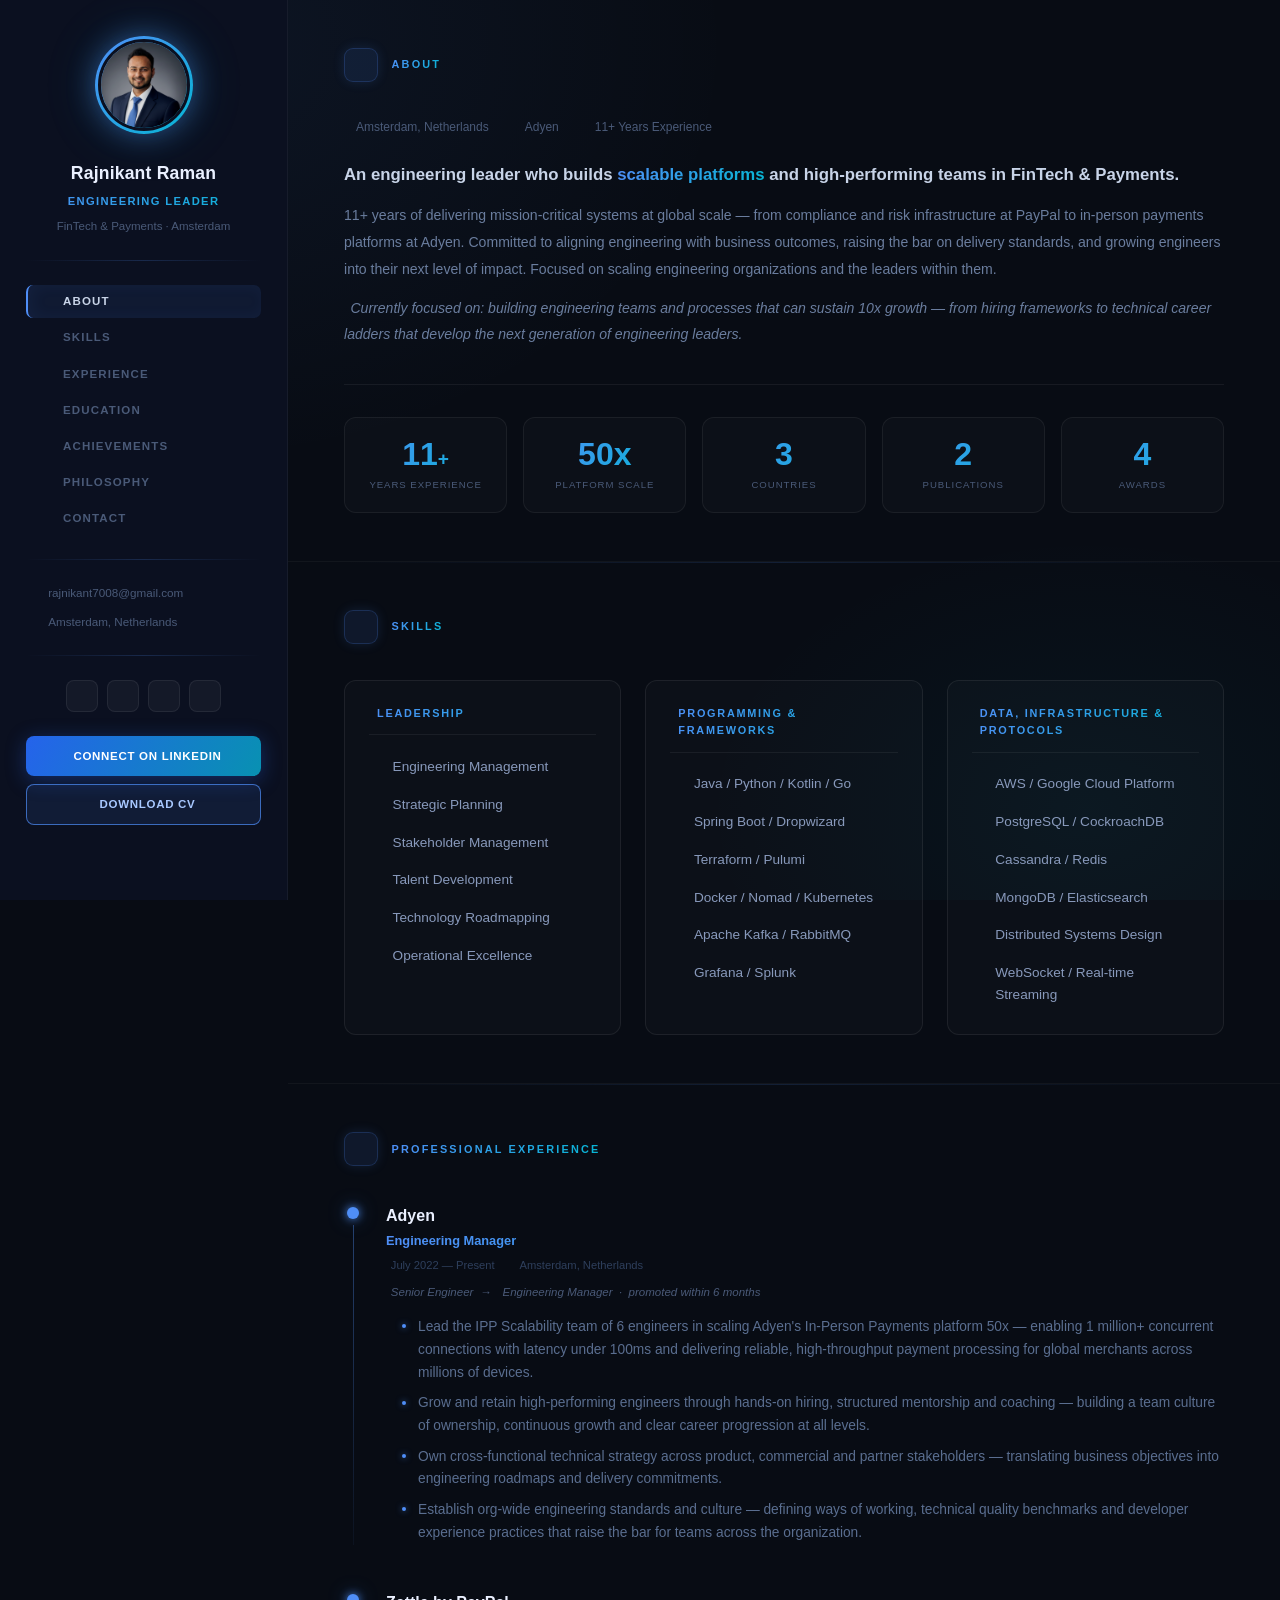
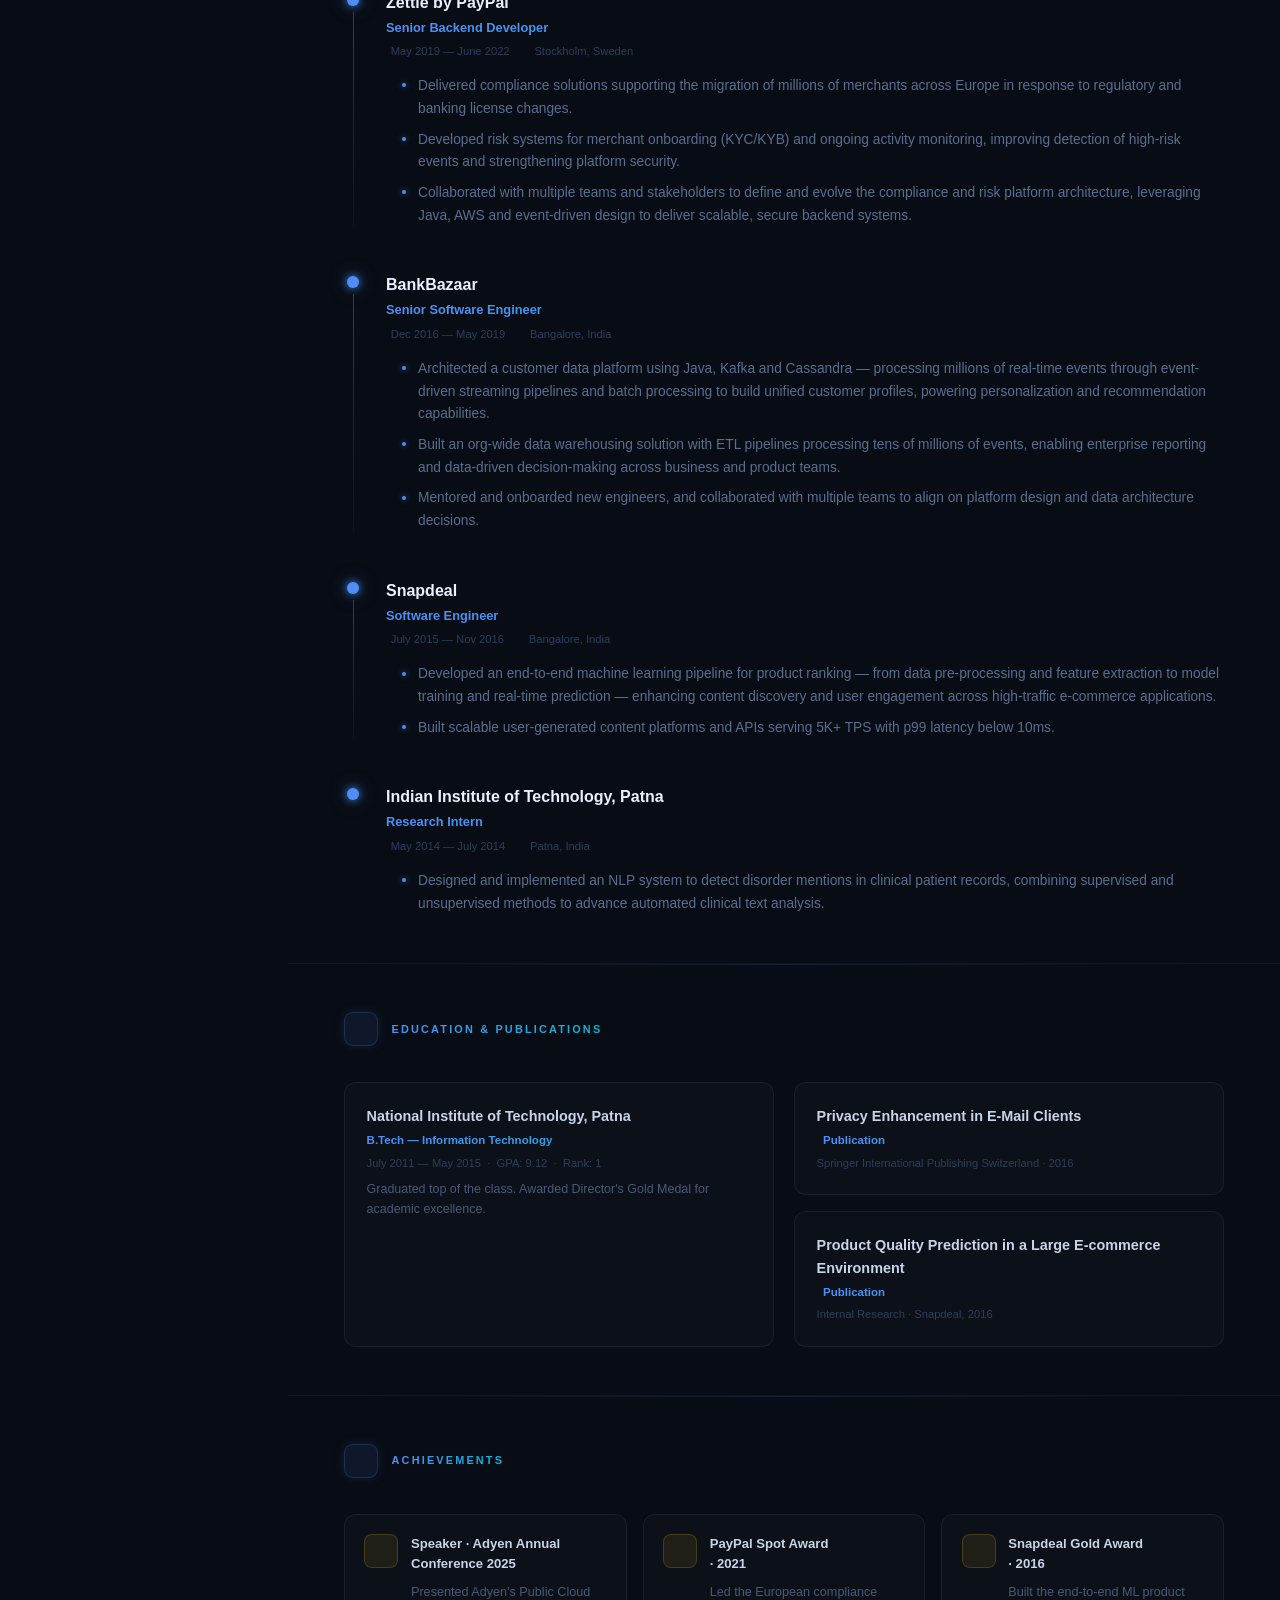
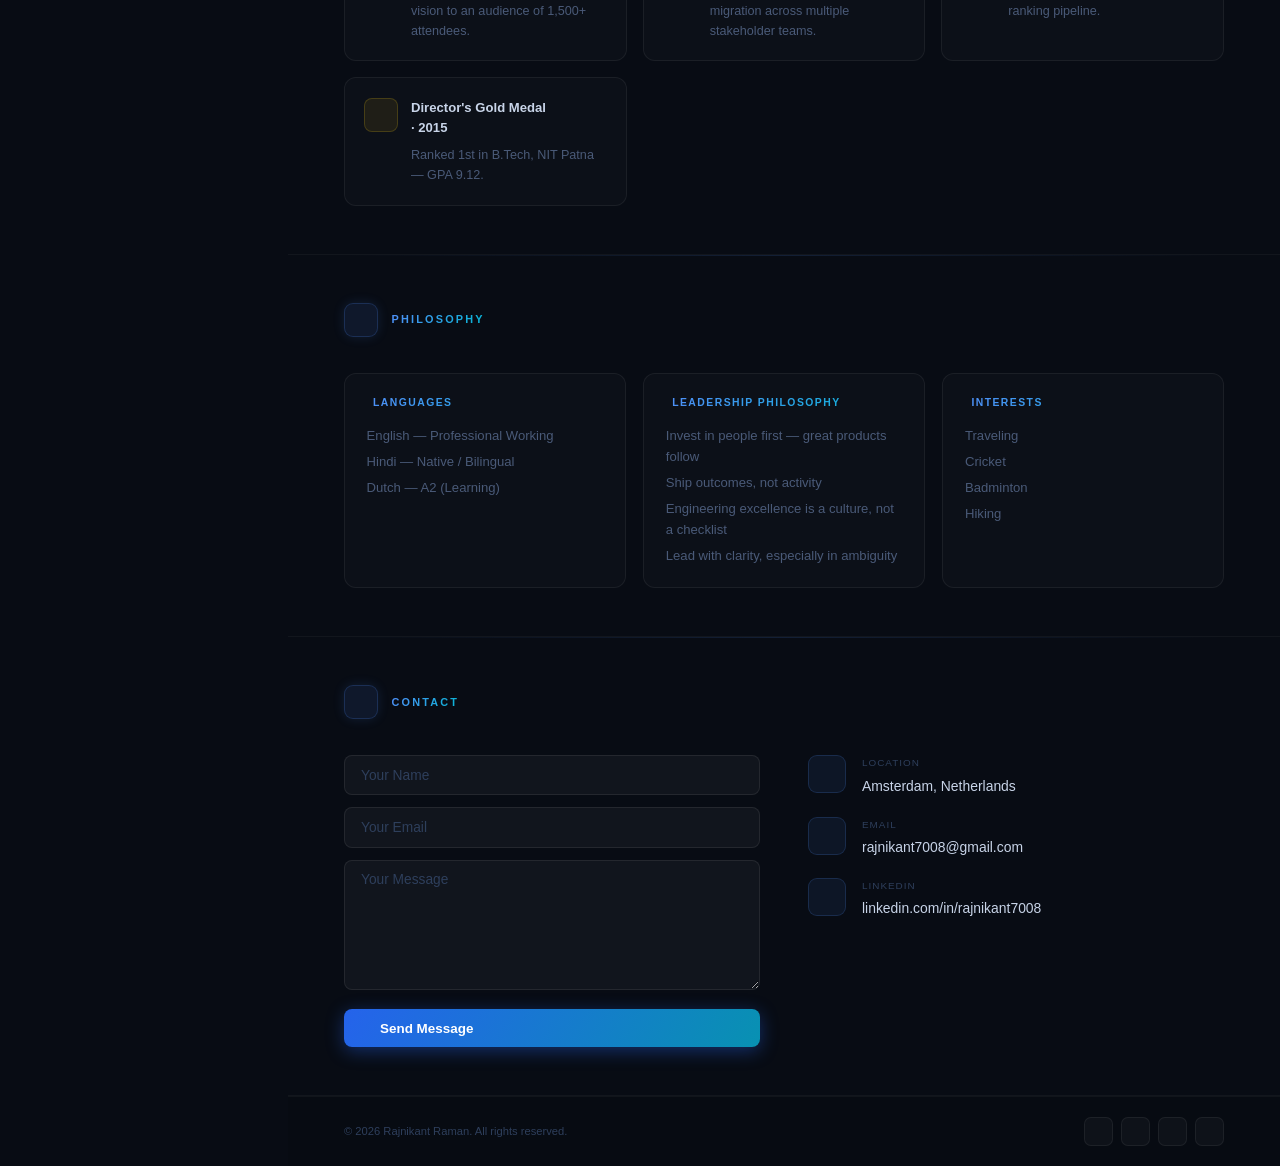
==== commit ecb2e25f: "Dark premium redesign — EM targetted" ====
--- a/index.html
+++ b/index.html
@@ -1,635 +1,1131 @@
 <!DOCTYPE html>
-<!--[if IE 8 ]><html class="no-js oldie ie8" lang="en"> <![endif]-->
-   <!--[if IE 9 ]><html class="no-js oldie ie9" lang="en"> <![endif]-->
-      <!--[if (gte IE 9)|!(IE)]><!--><html class="no-js" lang="en"> <!--<![endif]-->
-         <head>
-
-   <!--- basic page needs
-      ================================================== -->
-      <meta charset="utf-8">
-      <title>Rajnikant Raman</title>
-      <meta name="description" content="">
-      <meta name="author" content="">
-
-   <!-- mobile specific metas
-      ================================================== -->
-      <meta name="viewport" content="width=device-width, initial-scale=1, maximum-scale=1">
-
- 	<!-- CSS
-      ================================================== -->
-      <link rel="stylesheet" href="css/base.css">
-      <link rel="stylesheet" href="css/main.css">
-      <link rel="stylesheet" href="css/vendor.css">
-
-
-   <!-- script
-      ================================================== -->
-      <script src="js/modernizr.js"></script>
-      <script src="js/pace.min.js"></script>
-
-   <!-- favicons
-    ================================================== -->
-    <link rel="icon" type="image/png" href="favicon.png">
-
- </head>
-
- <body id="top">
-
-	<!-- header
-      ================================================== -->
-      <header>
-       <div class="row">
-
-        <div class="top-bar">
-         <a class="menu-toggle" href="#"><span>Menu</span></a>
-
-         <div class="logo">
-           <a href="index.html">Rajnikant Raman</a>
-        </div>
-
-        <nav id="main-nav-wrap">
-           <ul class="main-navigation">
-            <li class="current"><a class="smoothscroll"  href="#intro" title="">Home</a></li>
-            <li><a class="smoothscroll"  href="#about" title="">ABOUT</a></li>
-            <li><a class="smoothscroll"  href="#about" title="">SKILLS</a></li>
-            <li><a class="smoothscroll"  href="#Work" title="">EXPERIENCE</a></li>
-            <li><a class="smoothscroll"  href="#MORE" title="">MORE</a></li>
-            <li><a class="smoothscroll"  href="#contact" title="">CONTACT</a></li>
-
-         </ul>
+<html lang="en">
+<head>
+  <meta charset="utf-8">
+  <title>Rajnikant Raman — Engineering Leader</title>
+  <meta name="description" content="Engineering Leader at Adyen with 11+ years in FinTech & Payments. Based in Amsterdam.">
+  <meta name="author" content="Rajnikant Raman">
+  <meta name="viewport" content="width=device-width, initial-scale=1">
+  <meta property="og:type" content="profile">
+  <meta property="og:title" content="Rajnikant Raman — Engineering Leader | FinTech & Payments">
+  <meta property="og:description" content="Engineering Leader at Adyen, ex-PayPal. 11+ years in FinTech & Payments. Based in Amsterdam.">
+  <meta property="og:image" content="https://rajnikant7008.github.io/images/profile.png">
+  <meta property="og:url" content="https://rajnikant7008.github.io">
+  <meta name="twitter:card" content="summary">
+  <meta name="twitter:title" content="Rajnikant Raman — Engineering Leader">
+  <meta name="twitter:description" content="Engineering Leader at Adyen with 11+ years in FinTech & Payments. Based in Amsterdam.">
+  <meta name="twitter:image" content="https://rajnikant7008.github.io/images/profile.png">
+
+  <link rel="canonical" href="https://rajnikant7008.github.io">
+  <script type="application/ld+json">
+  {
+    "@context": "https://schema.org",
+    "@type": "Person",
+    "name": "Rajnikant Raman",
+    "jobTitle": "Engineering Leader",
+    "worksFor": { "@type": "Organization", "name": "Adyen" },
+    "url": "https://rajnikant7008.github.io",
+    "email": "rajnikant7008@gmail.com",
+    "address": { "@type": "PostalAddress", "addressLocality": "Amsterdam", "addressCountry": "NL" },
+    "sameAs": [
+      "https://linkedin.com/in/rajnikant7008",
+      "https://github.com/rajnikant7008",
+      "https://stackoverflow.com/users/2212463/rajnikant7008"
+    ]
+  }
+  </script>
+  <link rel="stylesheet" href="css/font-awesome/css/font-awesome.min.css">
+  <style>
+    /* ── Reset ── */
+    *, *::before, *::after { box-sizing: border-box; margin: 0; padding: 0; }
+    html { scroll-behavior: smooth; }
+    body {
+      font-family: -apple-system, BlinkMacSystemFont, 'Segoe UI', Roboto, 'Helvetica Neue', sans-serif;
+      background: #080c14;
+      background-image:
+        radial-gradient(ellipse 900px 700px at 15% 5%,  rgba(79,142,247,0.07) 0%, transparent 60%),
+        radial-gradient(ellipse 700px 500px at 85% 90%, rgba(6,182,212,0.05)  0%, transparent 55%);
+      background-attachment: fixed;
+      color: #c8d4e8;
+      display: flex;
+      min-height: 100vh;
+      line-height: 1.6;
+    }
+    a { color: inherit; text-decoration: none; }
+    ul { list-style: none; }
+
+    /* ── Utility ── */
+    .grad-text {
+      background: linear-gradient(120deg, #4f8ef7 0%, #06b6d4 100%);
+      -webkit-background-clip: text;
+      -webkit-text-fill-color: transparent;
+      background-clip: text;
+    }
+    .glass {
+      background: rgba(255,255,255,0.03);
+      border: 1px solid rgba(255,255,255,0.07);
+      border-radius: 12px;
+      transition: border-color 0.2s, box-shadow 0.2s;
+    }
+    .glass:hover {
+      border-color: rgba(79,142,247,0.3);
+      box-shadow: 0 4px 32px rgba(79,142,247,0.08);
+    }
+
+    /* ═══════════════════════════════════════
+       SIDEBAR
+    ═══════════════════════════════════════ */
+    .sidebar {
+      width: 288px;
+      min-height: 100vh;
+      background: #0b1020;
+      border-right: 1px solid rgba(255,255,255,0.05);
+      position: fixed;
+      top: 0; left: 0;
+      overflow-y: auto;
+      display: flex;
+      flex-direction: column;
+      z-index: 100;
+      scrollbar-width: thin;
+      scrollbar-color: #1a2236 transparent;
+    }
+    .sidebar::-webkit-scrollbar { width: 3px; }
+    .sidebar::-webkit-scrollbar-thumb { background: #1a2236; }
+
+    .sidebar-inner {
+      padding: 2.25rem 1.6rem 2.5rem;
+      display: flex;
+      flex-direction: column;
+      gap: 1.5rem;
+      flex: 1;
+    }
+
+    /* Profile */
+    .profile { text-align: center; }
+    .profile-photo-wrap {
+      display: inline-block;
+      padding: 3px;
+      border-radius: 50%;
+      background: linear-gradient(135deg, #4f8ef7, #06b6d4);
+      box-shadow: 0 0 28px rgba(79,142,247,0.45), 0 0 56px rgba(6,182,212,0.15);
+      margin-bottom: 1.1rem;
+    }
+    .profile-photo {
+      width: 92px; height: 92px;
+      border-radius: 50%;
+      border: 3px solid #0b1020;
+      object-fit: cover;
+      display: block;
+    }
+    .profile-name {
+      font-size: 1.1rem;
+      font-weight: 700;
+      color: #eaf0ff;
+      letter-spacing: 0.01em;
+      margin-bottom: 0.35rem;
+    }
+    .profile-role {
+      font-size: 0.7rem;
+      font-weight: 700;
+      text-transform: uppercase;
+      letter-spacing: 0.12em;
+      line-height: 1.6;
+    }
+    .profile-tagline {
+      font-size: 0.72rem;
+      color: #4a5a78;
+      margin-top: 0.4rem;
+    }
+
+    /* Divider */
+    .s-div {
+      border: none;
+      height: 1px;
+      background: linear-gradient(90deg, transparent, rgba(79,142,247,0.2), transparent);
+    }
+
+    /* Nav */
+    .sidebar-nav { display: flex; flex-direction: column; gap: 0.15rem; }
+    .sidebar-nav a {
+      display: flex; align-items: center; gap: 0.65rem;
+      padding: 0.48rem 0.75rem;
+      border-radius: 7px;
+      font-size: 0.72rem;
+      font-weight: 600;
+      color: #4a5a78;
+      text-transform: uppercase;
+      letter-spacing: 0.1em;
+      border-left: 2px solid transparent;
+      transition: all 0.18s;
+    }
+    .sidebar-nav a i { width: 13px; font-size: 0.75rem; color: #4f8ef7; }
+    .sidebar-nav a:hover, .sidebar-nav a.active {
+      background: rgba(79,142,247,0.08);
+      color: #c8d4e8;
+      border-left-color: #4f8ef7;
+      box-shadow: inset 4px 0 16px rgba(79,142,247,0.06);
+    }
+
+    /* Contact list */
+    .contact-list { display: flex; flex-direction: column; gap: 0.6rem; }
+    .contact-item {
+      display: flex; align-items: flex-start; gap: 0.6rem;
+      font-size: 0.73rem; color: #4a5a78;
+    }
+    .contact-item i { color: #4f8ef7; margin-top: 2px; flex-shrink: 0; width: 13px; }
+    .contact-item a { color: #4a5a78; transition: color 0.15s; }
+    .contact-item a:hover { color: #4f8ef7; }
+
+    /* Social */
+    .social-row { display: flex; gap: 0.55rem; justify-content: center; flex-wrap: wrap; }
+    .social-row a {
+      width: 32px; height: 32px;
+      border-radius: 8px;
+      background: rgba(255,255,255,0.04);
+      border: 1px solid rgba(255,255,255,0.07);
+      display: flex; align-items: center; justify-content: center;
+      color: #4a5a78; font-size: 0.8rem;
+      transition: all 0.18s;
+    }
+    .social-row a:hover {
+      background: rgba(79,142,247,0.15);
+      border-color: rgba(79,142,247,0.4);
+      color: #4f8ef7;
+      box-shadow: 0 0 12px rgba(79,142,247,0.25);
+    }
+
+    /* Skill tags */
+    .skills-block { display: flex; flex-direction: column; gap: 1rem; }
+    .skill-group-label {
+      font-size: 0.62rem;
+      text-transform: uppercase;
+      letter-spacing: 0.15em;
+      color: #4f8ef7;
+      font-weight: 700;
+      margin-bottom: 0.4rem;
+    }
+    .tag-cloud { display: flex; flex-wrap: wrap; gap: 0.3rem; }
+    .tag {
+      font-size: 0.64rem;
+      padding: 0.2rem 0.5rem;
+      border-radius: 4px;
+      font-weight: 500;
+      line-height: 1.5;
+      transition: all 0.15s;
+      cursor: default;
+    }
+    .tag-lead {
+      background: rgba(79,142,247,0.12);
+      border: 1px solid rgba(79,142,247,0.35);
+      color: #93c5fd;
+    }
+    .tag-lead:hover { background: rgba(79,142,247,0.2); box-shadow: 0 0 8px rgba(79,142,247,0.25); }
+    .tag-tech {
+      background: rgba(255,255,255,0.06);
+      border: 1px solid rgba(255,255,255,0.12);
+      color: #8899bb;
+    }
+    .tag-tech:hover { border-color: rgba(6,182,212,0.35); color: #67e8f9; }
+
+    /* CTA */
+    .sidebar-cta {
+      display: flex; align-items: center; justify-content: center; gap: 0.5rem;
+      background: linear-gradient(120deg, #2563eb, #0891b2);
+      color: #fff;
+      padding: 0.65rem;
+      border-radius: 8px;
+      font-size: 0.72rem;
+      font-weight: 700;
+      letter-spacing: 0.06em;
+      text-transform: uppercase;
+      transition: opacity 0.18s, box-shadow 0.18s;
+      box-shadow: 0 4px 20px rgba(37,99,235,0.35);
+    }
+    .sidebar-cta:hover {
+      opacity: 0.9;
+      box-shadow: 0 4px 28px rgba(37,99,235,0.55);
+      color: #fff;
+    }
+    .sidebar-cta-outline {
+      display: flex; align-items: center; justify-content: center; gap: 0.5rem;
+      border: 1px solid rgba(79,142,247,0.7);
+      background: rgba(79,142,247,0.1);
+      color: #a8c8ff;
+      padding: 0.65rem;
+      border-radius: 8px;
+      font-size: 0.72rem;
+      font-weight: 700;
+      letter-spacing: 0.06em;
+      text-transform: uppercase;
+      transition: border-color 0.18s, color 0.18s, background 0.18s;
+    }
+    .sidebar-cta-outline:hover {
+      border-color: #7ab3ff;
+      background: rgba(79,142,247,0.2);
+      color: #fff;
+    }
+
+    /* ═══════════════════════════════════════
+       MAIN CONTENT
+    ═══════════════════════════════════════ */
+    .main-content {
+      margin-left: 288px;
+      flex: 1;
+      min-height: 100vh;
+      display: flex;
+      flex-direction: column;
+    }
+
+    /* Section */
+    .section {
+      padding: 3rem 3.5rem;
+      position: relative;
+      border-bottom: 1px solid rgba(255,255,255,0.04);
+    }
+    .section::before {
+      content: '';
+      position: absolute;
+      top: 0; left: 3.5rem; right: 3.5rem;
+      height: 1px;
+      background: linear-gradient(90deg, transparent, rgba(79,142,247,0.15), transparent);
+    }
+    .section:first-child::before { display: none; }
+
+    .section-header {
+      display: flex; align-items: center; gap: 0.85rem;
+      margin-bottom: 2.25rem;
+    }
+    .section-icon {
+      width: 34px; height: 34px;
+      background: rgba(79,142,247,0.1);
+      border: 1px solid rgba(79,142,247,0.2);
+      border-radius: 9px;
+      display: flex; align-items: center; justify-content: center;
+      color: #4f8ef7; font-size: 0.85rem;
+      flex-shrink: 0;
+      box-shadow: 0 0 12px rgba(79,142,247,0.15);
+    }
+    .section-title {
+      font-size: 0.68rem;
+      font-weight: 800;
+      text-transform: uppercase;
+      letter-spacing: 0.2em;
+    }
+
+    /* ── Skills (main) ── */
+    .skills-main-grid {
+      display: grid;
+      grid-template-columns: 1fr 1fr 1fr;
+      gap: 1.5rem;
+    }
+    .skill-group {
+      background: rgba(255,255,255,0.02);
+      border: 1px solid rgba(255,255,255,0.07);
+      border-radius: 12px;
+      padding: 1.5rem;
+      transition: border-color 0.2s, box-shadow 0.2s;
+    }
+    .skill-group:hover {
+      border-color: rgba(79,142,247,0.25);
+      box-shadow: 0 4px 24px rgba(79,142,247,0.07);
+    }
+    .skill-group-title {
+      font-size: 0.68rem;
+      font-weight: 800;
+      text-transform: uppercase;
+      letter-spacing: 0.16em;
+      margin-bottom: 1rem;
+      padding-bottom: 0.75rem;
+      border-bottom: 1px solid rgba(255,255,255,0.06);
+      display: flex; align-items: center; gap: 0.5rem;
+    }
+    .skill-group-title i { font-size: 0.75rem; }
+    .skill-list { display: flex; flex-direction: column; gap: 0.4rem; }
+    .skill-item {
+      display: flex; align-items: center; gap: 0.6rem;
+      font-size: 0.85rem; color: #8899bb;
+      padding: 0.3rem 0;
+    }
+    .skill-item i { color: #4f8ef7; width: 14px; font-size: 0.75rem; flex-shrink: 0; }
+    .skill-tags-inline { display: flex; flex-wrap: wrap; gap: 0.35rem; }
+
+    /* ── About ── */
+    .about-intro {
+      display: flex;
+      align-items: center;
+      gap: 2rem;
+      margin-bottom: 2rem;
+      padding-bottom: 2rem;
+      border-bottom: 1px solid rgba(255,255,255,0.06);
+    }
+    .about-photo-wrap {
+      flex-shrink: 0;
+      padding: 3px;
+      border-radius: 50%;
+      background: linear-gradient(135deg, #4f8ef7, #06b6d4);
+      box-shadow: 0 0 28px rgba(79,142,247,0.4), 0 0 56px rgba(6,182,212,0.12);
+    }
+    .about-photo {
+      width: 88px; height: 88px;
+      border-radius: 50%;
+      border: 3px solid #080c14;
+      object-fit: cover;
+      display: block;
+    }
+    .about-identity { flex: 1; }
+    .about-name {
+      font-size: 1.6rem;
+      font-weight: 800;
+      color: #eaf0ff;
+      line-height: 1.2;
+      margin-bottom: 0.3rem;
+    }
+    .about-role {
+      font-size: 0.82rem;
+      font-weight: 600;
+      margin-bottom: 0.4rem;
+    }
+    .about-meta {
+      font-size: 0.75rem;
+      color: #4a5a78;
+      display: flex; gap: 1.25rem; flex-wrap: wrap;
+    }
+    .about-meta span { display: flex; align-items: center; gap: 0.35rem; }
+    .about-meta i { color: #4f8ef7; }
+    .about-lead {
+      font-size: 1.05rem;
+      font-weight: 600;
+      line-height: 1.65;
+      color: #c8d4e8;
+      margin-bottom: 0.85rem;
+    }
+    .about-body {
+      font-size: 0.88rem;
+      line-height: 1.9;
+      color: #6a7d9e;
+    }
+    .stat-row {
+      display: flex; gap: 1rem;
+      margin-top: 2.25rem;
+      padding-top: 2rem;
+      border-top: 1px solid rgba(255,255,255,0.06);
+      flex-wrap: wrap;
+    }
+    .stat-card {
+      flex: 1; min-width: 100px;
+      padding: 1.25rem 0.75rem;
+      border-radius: 12px;
+      background: rgba(255,255,255,0.02);
+      border: 1px solid rgba(255,255,255,0.06);
+      text-align: center;
+      transition: border-color 0.2s, box-shadow 0.2s;
+    }
+    .stat-card:hover {
+      border-color: rgba(79,142,247,0.3);
+      box-shadow: 0 0 20px rgba(79,142,247,0.08);
+    }
+    .stat-val {
+      font-size: 2rem;
+      font-weight: 800;
+      line-height: 1;
+      display: block;
+    }
+    .stat-lbl {
+      font-size: 0.6rem;
+      text-transform: uppercase;
+      letter-spacing: 0.1em;
+      color: #4a5a78;
+      margin-top: 0.4rem;
+      display: block;
+    }
+
+    /* ── Timeline ── */
+    .timeline { display: flex; flex-direction: column; }
+    .tl-item {
+      display: flex; gap: 1.5rem;
+      padding-bottom: 2.75rem;
+    }
+    .tl-item:last-child { padding-bottom: 0; }
+    .tl-left {
+      display: flex; flex-direction: column; align-items: center;
+      flex-shrink: 0; width: 18px;
+    }
+    .tl-dot {
+      width: 12px; height: 12px;
+      border-radius: 50%;
+      background: #4f8ef7;
+      box-shadow: 0 0 8px rgba(79,142,247,0.9), 0 0 20px rgba(79,142,247,0.4);
+      flex-shrink: 0;
+      margin-top: 5px;
+    }
+    .tl-line {
+      width: 1px; flex: 1;
+      background: linear-gradient(180deg, rgba(79,142,247,0.4) 0%, rgba(79,142,247,0.05) 100%);
+      margin-top: 6px;
+    }
+    .tl-item:last-child .tl-line { display: none; }
+    .tl-body { flex: 1; padding-top: 1px; }
+    .tl-company {
+      font-size: 1rem; font-weight: 700; color: #eaf0ff;
+    }
+    .tl-company a { color: #eaf0ff; transition: color 0.15s; }
+    .tl-company a:hover { color: #4f8ef7; }
+    .tl-role {
+      font-size: 0.8rem; font-weight: 600;
+      margin-top: 0.15rem;
+    }
+    .tl-meta {
+      display: flex; gap: 1.25rem; flex-wrap: wrap;
+      font-size: 0.7rem; color: #2e3f5c;
+      margin-top: 0.3rem;
+    }
+    .tl-meta span { display: flex; align-items: center; gap: 0.3rem; }
+    .tl-context {
+      margin-top: 0.55rem;
+      font-size: 0.72rem;
+      color: #4a5a78;
+      font-style: italic;
+    }
+    .tl-bullets {
+      margin-top: 0.9rem;
+      padding-left: 1rem;
+      list-style: none;
+      display: flex; flex-direction: column; gap: 0.5rem;
+    }
+    .tl-bullets li {
+      font-size: 0.86rem; color: #5a6e90; line-height: 1.65;
+      padding-left: 1rem;
+      position: relative;
+    }
+    .tl-bullets li::before {
+      content: '';
+      position: absolute; left: 0; top: 0.6em;
+      width: 4px; height: 4px;
+      border-radius: 50%;
+      background: #4f8ef7;
+      box-shadow: 0 0 6px rgba(79,142,247,0.7);
+    }
+
+    /* ── Grid ── */
+    .two-col {
+      display: grid;
+      grid-template-columns: 1fr 1fr;
+      gap: 1.25rem;
+    }
+    .pub-stack { display: flex; flex-direction: column; gap: 1rem; }
+
+    /* Info cards */
+    .info-card {
+      background: rgba(255,255,255,0.02);
+      border: 1px solid rgba(255,255,255,0.06);
+      border-radius: 12px;
+      padding: 1.35rem;
+      transition: border-color 0.2s, box-shadow 0.2s;
+    }
+    .info-card:hover {
+      border-color: rgba(79,142,247,0.25);
+      box-shadow: 0 4px 24px rgba(79,142,247,0.07);
+    }
+    .info-card-title {
+      font-size: 0.9rem; font-weight: 700; color: #c8d4e8;
+      margin-bottom: 0.2rem;
+    }
+    .info-card-title a { color: #c8d4e8; transition: color 0.15s; }
+    .info-card-title a:hover { color: #4f8ef7; }
+    .info-card-sub {
+      font-size: 0.72rem; font-weight: 600;
+      margin-bottom: 0.3rem;
+    }
+    .info-card-meta { font-size: 0.7rem; color: #2e3f5c; }
+    .info-card-body { font-size: 0.78rem; color: #4a5a78; margin-top: 0.5rem; line-height: 1.6; }
+
+    /* Achievements */
+    .ach-grid {
+      display: grid;
+      grid-template-columns: repeat(auto-fill, minmax(210px, 1fr));
+      gap: 1rem;
+    }
+    .ach-card {
+      background: rgba(255,255,255,0.02);
+      border: 1px solid rgba(255,255,255,0.06);
+      border-radius: 12px;
+      padding: 1.2rem;
+      display: flex; gap: 0.8rem; align-items: flex-start;
+      transition: border-color 0.2s, box-shadow 0.2s;
+    }
+    .ach-card:hover {
+      border-color: rgba(250,204,21,0.25);
+      box-shadow: 0 4px 24px rgba(250,204,21,0.05);
+    }
+    .ach-icon {
+      width: 34px; height: 34px;
+      border-radius: 8px;
+      background: rgba(250,204,21,0.08);
+      border: 1px solid rgba(250,204,21,0.18);
+      display: flex; align-items: center; justify-content: center;
+      color: #fbbf24; font-size: 0.82rem;
+      flex-shrink: 0;
+    }
+    .ach-text { font-size: 0.79rem; color: #4a5a78; line-height: 1.55; display: flex; flex-direction: column; }
+    .ach-text strong { color: #c8d4e8; display: block; margin-bottom: 0.5rem; font-size: 0.82rem; min-height: 2.4rem; }
+
+    /* More */
+    .more-grid {
+      display: grid;
+      grid-template-columns: repeat(3, 1fr);
+      gap: 1.1rem;
+    }
+    .more-card {
+      background: rgba(255,255,255,0.02);
+      border: 1px solid rgba(255,255,255,0.06);
+      border-radius: 12px;
+      padding: 1.35rem;
+    }
+    .more-card-title {
+      font-size: 0.65rem; font-weight: 800;
+      text-transform: uppercase; letter-spacing: 0.14em;
+      margin-bottom: 0.85rem;
+      display: flex; align-items: center; gap: 0.4rem;
+    }
+    .more-list { display: flex; flex-direction: column; gap: 0.3rem; }
+    .more-list li { font-size: 0.82rem; color: #4a5a78; }
+
+    /* Contact */
+    .contact-grid {
+      display: grid;
+      grid-template-columns: 1fr 1fr;
+      gap: 3rem;
+    }
+    .cf-wrap { display: flex; flex-direction: column; gap: 0.75rem; }
+    .form-field input, .form-field textarea {
+      width: 100%;
+      padding: 0.72rem 1rem;
+      background: rgba(255,255,255,0.04);
+      border: 1px solid rgba(255,255,255,0.08);
+      border-radius: 8px;
+      font-size: 0.86rem;
+      color: #c8d4e8;
+      outline: none;
+      transition: border-color 0.18s, box-shadow 0.18s;
+      font-family: inherit;
+    }
+    .form-field input::placeholder, .form-field textarea::placeholder { color: #2e3f5c; }
+    .form-field input:focus, .form-field textarea:focus {
+      border-color: rgba(79,142,247,0.5);
+      box-shadow: 0 0 0 3px rgba(79,142,247,0.1);
+    }
+    .form-field textarea { min-height: 130px; resize: vertical; }
+    .btn-submit {
+      display: inline-flex; align-items: center; gap: 0.5rem;
+      background: linear-gradient(120deg, #2563eb, #0891b2);
+      color: #fff; border: none;
+      padding: 0.72rem 1.75rem;
+      border-radius: 8px;
+      font-size: 0.84rem; font-weight: 700;
+      cursor: pointer;
+      transition: opacity 0.18s, box-shadow 0.18s;
+      font-family: inherit;
+      box-shadow: 0 4px 18px rgba(37,99,235,0.4);
+    }
+    .btn-submit:hover { opacity: 0.9; box-shadow: 0 4px 28px rgba(37,99,235,0.6); }
+    #message-warning, #message-success {
+      display: none; font-size: 0.84rem;
+      padding: 0.75rem 1rem; border-radius: 8px; margin-top: 0.25rem;
+    }
+    #message-success { background: rgba(16,185,129,0.1); color: #34d399; border: 1px solid rgba(52,211,153,0.2); }
+    #message-warning { background: rgba(239,68,68,0.1);  color: #f87171; border: 1px solid rgba(248,113,113,0.2); }
+
+    .ci-wrap { display: flex; flex-direction: column; gap: 1.25rem; }
+    .ci-item { display: flex; gap: 1rem; align-items: flex-start; }
+    .ci-icon {
+      width: 38px; height: 38px;
+      background: rgba(79,142,247,0.08);
+      border: 1px solid rgba(79,142,247,0.18);
+      border-radius: 9px;
+      display: flex; align-items: center; justify-content: center;
+      color: #4f8ef7; font-size: 0.88rem; flex-shrink: 0;
+    }
+    .ci-label { font-size: 0.62rem; text-transform: uppercase; letter-spacing: 0.1em; color: #2e3f5c; margin-bottom: 0.2rem; }
+    .ci-value { font-size: 0.87rem; color: #c8d4e8; font-weight: 500; }
+    .ci-value a { color: #c8d4e8; transition: color 0.15s; }
+    .ci-value a:hover { color: #4f8ef7; }
+
+    /* Footer */
+    .site-footer {
+      background: #070b12;
+      border-top: 1px solid rgba(255,255,255,0.04);
+      padding: 1.25rem 3.5rem;
+      display: flex; justify-content: space-between; align-items: center;
+      margin-top: auto;
+    }
+    .footer-copy { font-size: 0.7rem; color: #2e3f5c; }
+    .footer-social { display: flex; gap: 0.5rem; }
+    .footer-social a {
+      width: 29px; height: 29px;
+      border-radius: 7px;
+      background: rgba(255,255,255,0.03);
+      border: 1px solid rgba(255,255,255,0.06);
+      display: flex; align-items: center; justify-content: center;
+      color: #2e3f5c; font-size: 0.75rem;
+      transition: all 0.18s;
+    }
+    .footer-social a:hover {
+      background: rgba(79,142,247,0.12);
+      border-color: rgba(79,142,247,0.3);
+      color: #4f8ef7;
+      box-shadow: 0 0 10px rgba(79,142,247,0.2);
+    }
+
+    /* ── Responsive ── */
+    @media (max-width: 1024px) {
+      .sidebar { width: 260px; }
+      .main-content { margin-left: 260px; }
+      .section { padding: 2.5rem 2rem; }
+      .section::before { left: 2rem; right: 2rem; }
+      .site-footer { padding: 1.25rem 2rem; }
+    }
+    @media (max-width: 768px) {
+      body { flex-direction: column; }
+      .sidebar { width: 100%; position: relative; min-height: auto; }
+      .main-content { margin-left: 0; }
+      .two-col, .more-grid, .contact-grid, .skills-main-grid { grid-template-columns: 1fr; }
+      .section { padding: 2rem 1.25rem; }
+      .section::before { left: 1.25rem; right: 1.25rem; }
+      .site-footer { padding: 1rem 1.25rem; flex-direction: column; gap: 0.75rem; }
+      .stat-row { gap: 0.75rem; }
+    }
+    @media (max-width: 480px) {
+      .ach-grid { grid-template-columns: 1fr; }
+      .stat-card { min-width: 80px; }
+    }
+  </style>
+</head>
+
+<body id="top">
+
+  <!-- ═══════════ SIDEBAR ═══════════ -->
+  <aside class="sidebar">
+    <div class="sidebar-inner">
+
+      <div class="profile">
+        <div class="profile-photo-wrap">
+          <img src="images/profile.png" alt="Rajnikant Raman" class="profile-photo">
+        </div>
+        <div class="profile-name">Rajnikant Raman</div>
+        <div class="profile-role grad-text">Engineering Leader</div>
+        <div class="profile-tagline">FinTech &amp; Payments &middot; Amsterdam</div>
+      </div>
+
+      <hr class="s-div">
+
+      <nav class="sidebar-nav">
+        <a href="#about"><i class="fa fa-user"></i> About</a>
+        <a href="#skills"><i class="fa fa-cogs"></i> Skills</a>
+        <a href="#experience"><i class="fa fa-briefcase"></i> Experience</a>
+        <a href="#education"><i class="fa fa-graduation-cap"></i> Education</a>
+        <a href="#achievements"><i class="fa fa-trophy"></i> Achievements</a>
+        <a href="#more"><i class="fa fa-lightbulb-o"></i> Philosophy</a>
+        <a href="#contact"><i class="fa fa-envelope"></i> Contact</a>
       </nav>
-   </div> <!-- /top-bar -->
-
-</div> <!-- /row -->
-</header> <!-- /header -->
-
-	<!-- intro section
-      ================================================== -->
-      <section id="intro">
-
-       <div class="intro-overlay"></div>
-
-       <div class="intro-content">
-        <div class="row">
-
-         <div class="col-twelve">
-
-          <h5>Hello, World;</h5>
-          <h1>I'm Rajnikant Raman.</h1>
-
-          <p class="intro-position">
-           <span>Back-end Developer</span>
-        </p>
-
-        <a class="button stroke smoothscroll" href="#about" title="">More About Me</a>
-
-     </div>
-
-  </div>
-</div> <!-- /intro-content -->
-
-<ul class="intro-social">        
-   <li><a target="_blank" href="http://facebook.com/rajnikant7008"><i class="fa fa-facebook"></i></a></li>
-   <li><a target="_blank" href="https://linkedin.com/in/rajnikant7008"><i class="fa fa-linkedin"></i></a></li>
-   <li><a target="_blank" href="https://github.com/rajnikant7008"><i class="fa fa-github"></i></a></li>
-   <li><a target="_blank" href="https://stackoverflow.com/users/2212463/rajnikant7008"><i class="fa fa-stack-overflow"></i></a></li>
-   <li><a target="_blank" href="https://instagram.com/rajnikant7008"><i class="fa fa-instagram"></i></a></li>
-   <li><a target="_blank" href="https://twitter.com/rajnikant7008"><i class="fa fa-twitter"></i></a></li>
-</ul> <!-- /intro-social -->    
-</section> <!-- /intro -->
-
-
-   <!-- about section
-      ================================================== -->
-      <section id="about">
-
-       <div class="row section-intro">
-        <div class="col-twelve">
-
-         <h5>ABOUT</h5>
-
-
-         <div class="intro-info">
-
-          <img src="images/profile.JPG" alt="Profile Picture">
-
-          <p class="lead">Experienced Software Developer with a demonstrated history of working in the internet industry. Skilled in designing & building scalable & intelligent systems, algorithm & data structures, relational and non-relational databases. Strong Information Technology professional with a Bachelor's degree focused in Information Technology from National Institute of Technology Patna.</p>
-       </div>
+
+      <hr class="s-div">
+
+      <div class="contact-list">
+        <div class="contact-item">
+          <i class="fa fa-envelope"></i>
+          <a href="mailto:rajnikant7008@gmail.com">rajnikant7008@gmail.com</a>
+        </div>
+
+        <div class="contact-item">
+          <i class="fa fa-map-marker"></i>
+          <span>Amsterdam, Netherlands</span>
+        </div>
+      </div>
+
+      <hr class="s-div">
+
+      <div class="social-row">
+        <a href="https://linkedin.com/in/rajnikant7008" target="_blank" rel="noopener noreferrer" title="LinkedIn" aria-label="LinkedIn profile"><i class="fa fa-linkedin"></i></a>
+        <a href="https://github.com/rajnikant7008" target="_blank" rel="noopener noreferrer" title="GitHub" aria-label="GitHub profile"><i class="fa fa-github"></i></a>
+        <a href="https://stackoverflow.com/users/2212463/rajnikant7008" target="_blank" rel="noopener noreferrer" title="Stack Overflow" aria-label="Stack Overflow profile"><i class="fa fa-stack-overflow"></i></a>
+        <a href="https://x.com/rajnikant7008" target="_blank" rel="noopener noreferrer" title="X / Twitter" aria-label="X / Twitter profile"><i class="fa fa-twitter"></i></a>
+      </div>
+
+      <div style="display:flex; flex-direction:column; gap:0.5rem;">
+        <a href="https://www.linkedin.com/in/rajnikant7008/" target="_blank" rel="noopener noreferrer" class="sidebar-cta">
+          <i class="fa fa-linkedin"></i> Connect on LinkedIn
+        </a>
+        <a href="/rajnikant-resume.pdf" download class="sidebar-cta-outline">
+          <i class="fa fa-download"></i> Download CV
+        </a>
+      </div>
 
     </div>
- </div> <!-- /section-intro -->
-
- <div class="row about-content">
-   <h3 style="text-align: center"> <i class="fa fa-desktop"></i> SKILLS </h3>
-
-   <div class="col-six tab-full">
-
-      <ul class="skill-bars">
-         <li>
-            <strong> <i class="fa fa-code"></i> Java</strong>
-         </li>
-         <li>
-            <strong> <i class="fa fa-code"></i> Python</strong>
-         </li>
-         <li>
-            <strong> <i class="fa fa-code"></i> SQL</strong>
-         </li>
-         <li>
-            <strong> <i class="fa fa-leaf"></i> Spring</strong>
-         </li>
-         <li>
-          <strong> <i class="fa fa-tree"></i> Dropwizard</strong>
-       </li>
-       <li>
-          <strong> <i class="fa fa-sitemap"></i> Hibernate</strong>
-       </li>
-       <li>
-         <strong> <i class="fa fa-cloud"></i> Terraform</strong>
-      </li>
-      <li>
-       <strong><i class="fa fa-ship" aria-hidden="true"></i> Docker</strong>
-    </li>
-    <li>
-     <strong> <i class="fa fa-align-right"></i> Kafka</strong>
-  </li>
-  <li>
-     <strong><i class="fa fa-code"></i> AngularJS</strong>
-  </li>
-
-</ul> <!-- /skill-bars -->
-
-</div>
-
-<div class="col-six tab-full">
-
- <ul class="skill-bars">
-  <li>
-     <strong> <i class="fa fa-cloud" ></i> Amazon Web Services</strong>
-  </li>
-  <li>
-     <strong> <i class="fa fa-cloud" ></i> Google Cloud Platform</strong>
-  </li>
-  <li>
-     <strong> <i class="fa fa-database"></i> Postgres</strong>
-  </li>
-  <li>
-     <strong> <i class="fa fa-database"></i> Cassandra</strong>
-  </li>
-  <li>
-     <strong> <i class="fa fa-database"></i> MySQL</strong>
-  </li>
-  <li>
-     <strong> <i class="fa fa-database"></i> MongoDB</strong>
-  </li>
-  <li>
-     <strong> <i class="fa fa-database"></i> Elasticsearch</strong>
-  </li>
-  <li>
-     <strong> <i class="fa fa-database"></i> Aerospike</strong>
-  </li>
-  <li>
-   <strong> <i class="fa fa-code"></i> RESTful Web Services </strong>
-</li>
-<li>
-  <strong><i class="fa fa-code"></i> ReactJS</strong>
-</li>
-
-</ul> <!-- /skill-bars -->
-
-</div>
-
-</div>
-
-<div class="row button-section">
-  <div class="col-twelve">
-   <a href="#contact" title="Hire Me" class="button stroke smoothscroll">Contact Me</a>
-   <a href="https://drive.google.com/file/d/1HsN_WJF9ptePex-jhuSPXTuYZGwnRZfH/view" target="_blank" title="Download CV" class="button button-primary">Download CV</a>
-</div>
-</div>
-
-</section> <!-- /process-->
-
-
-   <!-- resume Section
-      ================================================== -->
-      <section id="Work" class="grey-section">
-
-       <div class="row resume-timeline">
-
-        <div class="col-twelve resume-header">
-
-         <h2> PROFESSIONAL EXPERIENCES</h2>
-
-      </div> <!-- /resume-header -->
-
-      <div class="col-twelve">
-
-         <div class="timeline-wrap">
-
-
-            <div class="timeline-block">
-               <div class="timeline-header">
-                  <h3> <i class="fa fa-briefcase"></i>
-                   <a target="_blank" href="https://www.adyen.com/">Adyen</a> | Senior Backend Developer
-                </h3>
-                <p> July 2022 - Present | Amsterdam, Netherlands </p>
-                <p> 
-                  <ul> 
-                     <li> Building next generation payment platforms for in person payments via offline/online channel.
-                     </li>
-                  </ul>
-               </div>
-            </div> <!-- /timeline-block -->
-
-            <div class="timeline-block">
-               <div class="timeline-header">
-                  <h3> <i class="fa fa-briefcase"></i>
-                   <a target="_blank" href="https://www.zettle.com/">Zettle by PayPal</a> | Senior Backend Developer
-                </h3>
-                <p>May 2019 - June 2022 | Stockholm, Sweden </p>
-                <p> 
-                  <ul> 
-                     <li><b> Compliance Engineering: </b>  Built and integrated services to meet legal compliance requirements of millions Zettle Existing Merchant in all European markets due to changing of Banking Licence.
-                     </li>
-                     <li><b> Risk Engineering: </b>  Developed services that assess risk at onboarding and identify high-risk events on the daily use of the Zettle products.
-                     </li>
-                  </ul>
-               </div>
-            </div> <!-- /timeline-block -->
-
-            <div class="timeline-block">
-              <div class="timeline-header">
-               <h3> <i class="fa fa-briefcase"></i>
-                <a target="_blank" href="http://bankbazaar.com">BankBazaar</a> | Senior Software Engineer
-             </h3>
-             <p>Dec 2016 - May 2019 | Bangalore, India </p>
-             <p> <ul> 
-               <li><b> Personalization: </b> Built and designed services to ingest millions of customer
-                data across the platform on a real-time basis and unite them into a single profile
-             per customer. These profiles are being used in recommendation engine. </li>
-
-             <li><b> Data Warehousing: </b> Setup, schema design and management of Analytics DB.
-              Built an internal engine to access the data using a web interface. Bulk data
-           processing with Hadoop for daily ETL injection into Amazon Redshift. </li>
-        </ul>
-     </p>
-  </div>
-</div> <!-- /timeline-block -->
-
-<div class="timeline-block">
-  <div class="timeline-header">
-   <h3> <i class="fa fa-briefcase"></i>
-      <a target="_blank" href="http://snapdeal.com">Snapdeal</a> | Software Engineer
-   </h3>
-   <p>July 2015 - Nov 2016 | Bangalore, India </p>
-   <p> <ul> 
-      <li>Built machine learning system to set up the ranking mechanism of products. </li>
-
-      <li> Developed highly scalable APIs with average and 99 % response time under 20ms handling approx 
-      300k requests per min to cater several clients of user generated content. </li>
-
-      <li> Designed and built dashboard for the moderation and search of the user generated content.</li>
-   </ul>
-</p>
-</div>
-</div> <!-- /timeline-block -->
-
-<div class="timeline-block">
-   <div class="timeline-header">
-      <h3> <i class="fa fa-briefcase"></i>
-         <a target="_blank" href="https://www.iitp.ac.in/">Indian Institute of Technology</a> | Research Intern 
-      </h3>
-      <p>May 2014 - July 2014 | Patna, India </p>
-      <p> <ul> 
-         <li><b> Analysis of Clinical Text: </b> Designed and implemented an intelligent system for disorder mention detection 
-            from patient records by combining supervised methods for text analysis with unsupervised ones. The purpose of this task was 
-         to enhance current research in NLP methods used in the clinical domain.</li>
-
-      </ul>
-   </p>
-</div>
-</div> <!-- /timeline-block -->  
-</div> <!-- /timeline-wrap -->
-</div> <!-- /col-twelve -->
-</div> <!-- /resume-timeline -->
-
-<div class="row resume-timeline">
-
-  <div class="col-twelve resume-header">
-
-   <h2>EDUCATION</h2>
-
-</div> <!-- /resume-header -->
-
-<div class="col-twelve">
-
-   <div class="timeline-wrap">
-
-    <div class="timeline-block">
-
-     <div class="timeline-header">
-      <h3> <i class="fa fa-graduation-cap"></i>
-         <a target="_blank" href="https://www.nitp.ac.in/">National Institute of Technology</a> | B.Tech in Information Technology
-      </h3>
-      <p>July 2011 - May 2015 | Cum. GPA: <b>9.12</b> | Rank: <b>1</b> | Patna, India</p>
-   </div>
-
-   <div class="timeline-content">
-      <p> <ul> 
-         <li><b> Privacy Enhancement in Email Clients: </b> 
-            Designed and tweaked an open source E-mail client to improve privacy features in
-            web mail clients from both sender and receiver perspective.
-         </li>
-      </ul>
-   </p>
-</div>
-
-</div> <!-- /timeline-block -->
-</div>
-
-</div> <!-- /col-twelve -->
-
-</div> <!-- /resume-timeline -->
-
-<div class="row resume-timeline">
-
-   <div class="col-twelve resume-header">
-
-      <h2>PUBLICATIONS</h2>
-
-   </div> <!-- /resume-header -->
-
-   <div class="col-twelve">
-
-      <div class="timeline-wrap">      
-
-         <div class="timeline-ico">
-            <h3><i class="fa fa-book"></i>
-               <a target="_blank" href="https://rd.springer.com/chapter/10.1007/978-3-319-32467-8_118"> 
-                  Privacy Enhancement in E-Mail Clients 
-               </a>
-            </h3> 
-         </div>
-         <div class="timeline-content">
-            <p>Published by Springer International Publishing Switzerland.</p>
-         </div>
-      </div>
-
-      <div class="timeline-wrap">      
-
-         <div class="timeline-ico">
-            <h3><i class="fa fa-book"></i>
-               Product Quality Prediction in a Large E-commerce Environment
-            </h3>
-         </div>
-         <div class="timeline-content">
-            <p>Published as White Paper at Snapdeal.</p>
-         </div>
-      </div>
-   </div> <!-- /col-twelve -->
-
-</div> <!-- /resume-timeline -->
-
-</section> <!-- /features -->
-
-
-	<!-- Portfolio Section
-      ================================================== -->
-
-
-
-	<!-- CTA Section
-      ================================================== -->
-
-
-	<!-- services Section
-      ================================================== -->
-      <section id="MORE">
-
-        <div class="overlay"></div>
-
-        <div class="row section-intro">
-           <div class="col-twelve">
-
-            <h5>MORE</h5>
-
-
-         </div>
-      </div> <!-- /section-intro -->
-
-      <div class="row services-content">
-
-        <div id="owl-slider" class="owl-carousel services-list">
-
-         <div class="service">
-
-           <span class="icon"><i class="icon-earth"></i></span>
-
-           <div class="service-content">
-
-              <h3>LANGUAGES</h3>
-
-              <ul class="skill-bars">
-                <li>
-                 <div class="progress percent100"><span>100%</span></div>
-                 <strong>ENGLISH</strong>
-              </li>
-              <li>
-               <div class="progress percent100"><span>100%</span></div>
-               <strong>HINDI</strong>
-            </li>
-
-         </ul>
-
-      </div>
-   </div> <!-- /services-list -->
-
-   <div class="service">
-
-      <span class="icon"><i class="icon-chat"></i></span>
-
-      <div class="service-content">
-
-         <h3>Personalty</h3>
-
-         <p class="desc">
-            Integrity <br />
-            Adaptability <br />
-            Professionalism <br />
-            Team Player <br />
-
-         </p>
-
-      </div>
-
-   </div> <!-- /service -->
-
-   <div class="service">
-
-     <span class="icon"><i class="icon-window"></i></span>
-
-     <div class="service-content">
-
-        <h3>Interests   </h3>
-
-        <p class="desc">
-         Travelling <br />
-         Cricket <br />
-         Football <br />
-         Music  <br />
-         Hiking
-      </p>
-
-   </div>
-
-</div> <!-- /service -->
-</div> <!-- /services-content -->
-</section> <!-- /services -->
-
-
-	<!-- stats Section
-      ================================================== -->
-
-
-   <!-- contact
-      ================================================== -->
-      <section id="contact">
-
-        <div class="row section-intro">
-           <div class="col-twelve">
-
-            <h5>Contact</h5>
-            <h1>Do not hesitate to contact me.</h1>
-
-         </div>
-      </div> <!-- /section-intro -->
-
-      <div class="row contact-form">
-
-        <div class="col-twelve">
-
-         <form id="contactForm" method="POST" action="https://formspree.io/rajnik914@gmail.com">
-            <fieldset>
-               <div class="form-field">
-                 <input type="text" placeholder="Your Name" required="" />
-              </div>
-              <div class="form-field">
-                 <input type="email" name="email" placeholder="Your Email" required="" />
-              </div>
-              <div class="form-field">
-                 <textarea name="message" placeholder="Your Message" required="" ></textarea>
-              </div>
-              <input type="hidden" name="_subject" value="Website Contact" />
-              <button class ="submitform" type="submit">Submit</button>
-           </fieldset>
-        </form>
-     </div>
-  </div>
-
-  <!-- contact-warning -->
-  <div id="message-warning">
-  </div>
-  <!-- contact-success -->
-  <div id="message-success">
-   <i class="fa fa-check"></i>Your message was sent, Thank You!<br>
-</div>
-
-</div> <!-- /col-twelve -->
-
-</div> <!-- /contact-form -->
-
-<div class="row contact-info">
-
-  <div class="col-four tab-full">
-
-   <div class="icon" >
-    <a href="https://goo.gl/maps/Pf2cDX8kJw69zGrE9"> <i class="icon-pin"></i> </a>
- </div>
-
- <h5>Where to find me</h5>
-
- <p> Amsterdam, Netherlands <br />
-    1011 DJ
- </p>
-
-</div>
-
-<div class="col-four tab-full collapse">
-
-   <div class="icon">
-    <a href="mailto:rajnik914@gmail.com"> <i class="icon-mail"></i> </a>
- </div>
-
- <h5>Email Me At</h5>
-
- <p>rajnik914@gmail.com</p>
-
-</div>
-
-<div class="col-four tab-full">
-
-   <div class="icon">
-    <i class="icon-phone"></i>
- </div>
-
- <h5>Call Me At</h5>
-
- <p> +46 760009855<br>
-   +91 9631419656
-</p>
-
-</div>
-
-</div> <!-- /contact-info -->
-
-</section> <!-- /contact -->
-
-
-   <!-- footer
-      ================================================== -->
-
-      <footer>
-         <div class="row">
-
-            <div class="col-six tab-full pull-right social">
-
-               <ul class="footer-social">        
-                  <li><a target="_blank" href="http://facebook.com/rajnikant7008"><i class="fa fa-facebook"></i></a></li>
-                  <li><a target="_blank" href="https://linkedin.com/in/rajnikant7008"><i class="fa fa-linkedin"></i></a></li>
-                  <li><a target="_blank" href="https://github.com/rajnikant7008"><i class="fa fa-github"></i></a></li>
-                  <li><a target="_blank" href="https://stackoverflow.com/users/2212463/rajnikant7008"><i class="fa fa-stack-overflow"></i></a></li>
-                  <li><a target="_blank" href="https://instagram.com/rajnikant7008"><i class="fa fa-instagram"></i></a></li>
-                  <li><a target="_blank" href="https://twitter.com/rajnikant7008"><i class="fa fa-twitter"></i></a></li>
-               </ul> 
-               
+  </aside>
+
+  <!-- ═══════════ MAIN ═══════════ -->
+  <main class="main-content">
+
+    <!-- About -->
+    <section class="section" id="about">
+      <div class="section-header">
+        <div class="section-icon"><i class="fa fa-user"></i></div>
+        <span class="section-title grad-text">About</span>
+      </div>
+      <div class="about-meta" style="display:flex; gap:1.5rem; flex-wrap:wrap; margin-bottom:1.5rem;">
+        <span><i class="fa fa-map-marker" style="color:#4f8ef7;margin-right:0.4rem;"></i> Amsterdam, Netherlands</span>
+        <span><i class="fa fa-building" style="color:#4f8ef7;margin-right:0.4rem;"></i> Adyen</span>
+        <span><i class="fa fa-briefcase" style="color:#4f8ef7;margin-right:0.4rem;"></i> 11+ Years Experience</span>
+      </div>
+      <p class="about-lead">An engineering leader who builds <span class="grad-text">scalable platforms</span> and high-performing teams in FinTech &amp; Payments.</p>
+      <p class="about-body">11+ years of delivering mission-critical systems at global scale — from compliance and risk infrastructure at PayPal to in-person payments platforms at Adyen. Committed to aligning engineering with business outcomes, raising the bar on delivery standards, and growing engineers into their next level of impact. Focused on scaling engineering organizations and the leaders within them.</p>
+      <p class="about-body" style="margin-top:0.75rem; font-style:italic; color:#6a7d9e;"><i class="fa fa-bolt" style="color:#4f8ef7; margin-right:0.4rem;"></i>Currently focused on: building engineering teams and processes that can sustain 10x growth — from hiring frameworks to technical career ladders that develop the next generation of engineering leaders.</p>
+      <div class="stat-row">
+        <div class="stat-card">
+          <span class="stat-val grad-text">11<span style="font-size:1.2rem">+</span></span>
+          <span class="stat-lbl">Years Experience</span>
+        </div>
+        <div class="stat-card">
+          <span class="stat-val grad-text">50x</span>
+          <span class="stat-lbl">Platform Scale</span>
+        </div>
+        <div class="stat-card">
+          <span class="stat-val grad-text">3</span>
+          <span class="stat-lbl">Countries</span>
+        </div>
+        <div class="stat-card">
+          <span class="stat-val grad-text">2</span>
+          <span class="stat-lbl">Publications</span>
+        </div>
+        <div class="stat-card">
+          <span class="stat-val grad-text">4</span>
+          <span class="stat-lbl">Awards</span>
+        </div>
+      </div>
+    </section>
+
+    <!-- Skills -->
+    <section class="section" id="skills">
+      <div class="section-header">
+        <div class="section-icon"><i class="fa fa-cogs"></i></div>
+        <span class="section-title grad-text">Skills</span>
+      </div>
+      <div class="skills-main-grid">
+
+        <div class="skill-group">
+          <div class="skill-group-title grad-text"><i class="fa fa-users"></i> Leadership</div>
+          <div class="skill-list">
+            <div class="skill-item"><i class="fa fa-sitemap"></i> Engineering Management</div>
+            <div class="skill-item"><i class="fa fa-line-chart"></i> Strategic Planning</div>
+            <div class="skill-item"><i class="fa fa-users"></i> Stakeholder Management</div>
+            <div class="skill-item"><i class="fa fa-graduation-cap"></i> Talent Development</div>
+            <div class="skill-item"><i class="fa fa-compass"></i> Technology Roadmapping</div>
+            <div class="skill-item"><i class="fa fa-cogs"></i> Operational Excellence</div>
+          </div>
+        </div>
+
+        <div class="skill-group">
+          <div class="skill-group-title grad-text"><i class="fa fa-code"></i> Programming &amp; Frameworks</div>
+          <div class="skill-list">
+            <div class="skill-item"><i class="fa fa-code"></i> Java / Python / Kotlin / Go</div>
+            <div class="skill-item"><i class="fa fa-leaf"></i> Spring Boot / Dropwizard</div>
+            <div class="skill-item"><i class="fa fa-cogs"></i> Terraform / Pulumi</div>
+            <div class="skill-item"><i class="fa fa-cube"></i> Docker / Nomad / Kubernetes</div>
+            <div class="skill-item"><i class="fa fa-random"></i> Apache Kafka / RabbitMQ</div>
+            <div class="skill-item"><i class="fa fa-area-chart"></i> Grafana / Splunk</div>
+          </div>
+        </div>
+
+        <div class="skill-group">
+          <div class="skill-group-title grad-text"><i class="fa fa-database"></i> Data, Infrastructure &amp; Protocols</div>
+          <div class="skill-list">
+            <div class="skill-item"><i class="fa fa-cloud"></i> AWS / Google Cloud Platform</div>
+            <div class="skill-item"><i class="fa fa-database"></i> PostgreSQL / CockroachDB</div>
+            <div class="skill-item"><i class="fa fa-hdd-o"></i> Cassandra / Redis</div>
+            <div class="skill-item"><i class="fa fa-search"></i> MongoDB / Elasticsearch</div>
+            <div class="skill-item"><i class="fa fa-plug"></i> Distributed Systems Design</div>
+            <div class="skill-item"><i class="fa fa-bolt"></i> WebSocket / Real-time Streaming</div>
+          </div>
+        </div>
+
+      </div>
+    </section>
+
+    <!-- Experience -->
+    <section class="section" id="experience">
+      <div class="section-header">
+        <div class="section-icon"><i class="fa fa-briefcase"></i></div>
+        <span class="section-title grad-text">Professional Experience</span>
+      </div>
+      <div class="timeline">
+
+        <div class="tl-item">
+          <div class="tl-left"><div class="tl-dot"></div><div class="tl-line"></div></div>
+          <div class="tl-body">
+            <div class="tl-company"><a href="https://www.adyen.com/" target="_blank" rel="noopener noreferrer">Adyen</a></div>
+            <div class="tl-role grad-text">Engineering Manager</div>
+            <div class="tl-meta">
+              <span><i class="fa fa-calendar"></i> July 2022 — Present</span>
+              <span><i class="fa fa-map-marker"></i> Amsterdam, Netherlands</span>
             </div>
-
-
-            <div align="center"><img src='https://www.counter12.com/img-08c9ADcBBZz2Y873-1.gif' border='0' alt='free web counter'><script type='text/javascript' src='https://www.counter12.com/ad.js?id=08c9ADcBBZz2Y873'></script></div>
-
-
-            <div class="col-six tab-full">
-               <div class="copyright">
-                  <span>© Copyright 2023.</span>
-                  <span>Design by Rajnikant Raman</span>             
-               </div>                        
+            <p class="tl-context"><i class="fa fa-code" style="margin-right:0.3rem;"></i>Senior Engineer &nbsp;&rarr;&nbsp; <i class="fa fa-users" style="margin-right:0.3rem;"></i>Engineering Manager &nbsp;&middot;&nbsp; promoted within 6 months</p>
+            <ul class="tl-bullets">
+              <li>Lead the IPP Scalability team of 6 engineers in scaling Adyen's In-Person Payments platform 50x — enabling 1 million+ concurrent connections with latency under 100ms and delivering reliable, high-throughput payment processing for global merchants across millions of devices.</li>
+              <li>Grow and retain high-performing engineers through hands-on hiring, structured mentorship and coaching — building a team culture of ownership, continuous growth and clear career progression at all levels.</li>
+              <li>Own cross-functional technical strategy across product, commercial and partner stakeholders — translating business objectives into engineering roadmaps and delivery commitments.</li>
+              <li>Establish org-wide engineering standards and culture — defining ways of working, technical quality benchmarks and developer experience practices that raise the bar for teams across the organization.</li>
+            </ul>
+          </div>
+        </div>
+
+        <div class="tl-item">
+          <div class="tl-left"><div class="tl-dot"></div><div class="tl-line"></div></div>
+          <div class="tl-body">
+            <div class="tl-company"><a href="https://www.zettle.com/gb" target="_blank" rel="noopener noreferrer">Zettle by PayPal</a></div>
+            <div class="tl-role grad-text">Senior Backend Developer</div>
+            <div class="tl-meta">
+              <span><i class="fa fa-calendar"></i> May 2019 — June 2022</span>
+              <span><i class="fa fa-map-marker"></i> Stockholm, Sweden</span>
             </div>
-
-            <div id="go-top">
-               <a class="smoothscroll" title="Back to Top" href="#top"><i class="fa fa-long-arrow-up"></i></a>
+            <ul class="tl-bullets">
+              <li>Delivered compliance solutions supporting the migration of millions of merchants across Europe in response to regulatory and banking license changes.</li>
+              <li>Developed risk systems for merchant onboarding (KYC/KYB) and ongoing activity monitoring, improving detection of high-risk events and strengthening platform security.</li>
+              <li>Collaborated with multiple teams and stakeholders to define and evolve the compliance and risk platform architecture, leveraging Java, AWS and event-driven design to deliver scalable, secure backend systems.</li>
+            </ul>
+          </div>
+        </div>
+
+        <div class="tl-item">
+          <div class="tl-left"><div class="tl-dot"></div><div class="tl-line"></div></div>
+          <div class="tl-body">
+            <div class="tl-company"><a href="https://www.bankbazaar.com" target="_blank" rel="noopener noreferrer">BankBazaar</a></div>
+            <div class="tl-role grad-text">Senior Software Engineer</div>
+            <div class="tl-meta">
+              <span><i class="fa fa-calendar"></i> Dec 2016 — May 2019</span>
+              <span><i class="fa fa-map-marker"></i> Bangalore, India</span>
             </div>
-
-         </div> <!-- /row -->       
-      </footer>    
-
-      <div id="preloader"> 
-         <div id="loader"></div>
-      </div> 
-   <!-- Java Script
-      ================================================== -->
-      <script src="js/jquery-2.1.3.min.js"></script>
-      <script src="js/plugins.js"></script>
-      <script src="js/main.js"></script>
-
-   </body>
-   </html>
+            <ul class="tl-bullets">
+              <li>Architected a customer data platform using Java, Kafka and Cassandra — processing millions of real-time events through event-driven streaming pipelines and batch processing to build unified customer profiles, powering personalization and recommendation capabilities.</li>
+              <li>Built an org-wide data warehousing solution with ETL pipelines processing tens of millions of events, enabling enterprise reporting and data-driven decision-making across business and product teams.</li>
+              <li>Mentored and onboarded new engineers, and collaborated with multiple teams to align on platform design and data architecture decisions.</li>
+            </ul>
+          </div>
+        </div>
+
+        <div class="tl-item">
+          <div class="tl-left"><div class="tl-dot"></div><div class="tl-line"></div></div>
+          <div class="tl-body">
+            <div class="tl-company"><a href="https://www.snapdeal.com" target="_blank" rel="noopener noreferrer">Snapdeal</a></div>
+            <div class="tl-role grad-text">Software Engineer</div>
+            <div class="tl-meta">
+              <span><i class="fa fa-calendar"></i> July 2015 — Nov 2016</span>
+              <span><i class="fa fa-map-marker"></i> Bangalore, India</span>
+            </div>
+            <ul class="tl-bullets">
+              <li>Developed an end-to-end machine learning pipeline for product ranking — from data pre-processing and feature extraction to model training and real-time prediction — enhancing content discovery and user engagement across high-traffic e-commerce applications.</li>
+              <li>Built scalable user-generated content platforms and APIs serving 5K+ TPS with p99 latency below 10ms.</li>
+            </ul>
+          </div>
+        </div>
+
+        <div class="tl-item">
+          <div class="tl-left"><div class="tl-dot"></div></div>
+          <div class="tl-body">
+            <div class="tl-company"><a href="https://www.iitp.ac.in/" target="_blank" rel="noopener noreferrer">Indian Institute of Technology, Patna</a></div>
+            <div class="tl-role grad-text">Research Intern</div>
+            <div class="tl-meta">
+              <span><i class="fa fa-calendar"></i> May 2014 — July 2014</span>
+              <span><i class="fa fa-map-marker"></i> Patna, India</span>
+            </div>
+            <ul class="tl-bullets">
+              <li>Designed and implemented an NLP system to detect disorder mentions in clinical patient records, combining supervised and unsupervised methods to advance automated clinical text analysis.</li>
+            </ul>
+          </div>
+        </div>
+
+      </div>
+    </section>
+
+    <!-- Education + Publications -->
+    <section class="section" id="education">
+      <div class="section-header">
+        <div class="section-icon"><i class="fa fa-graduation-cap"></i></div>
+        <span class="section-title grad-text">Education &amp; Publications</span>
+      </div>
+      <div class="two-col">
+        <div class="info-card">
+          <div class="info-card-title"><a href="https://www.nitp.ac.in/" target="_blank" rel="noopener noreferrer">National Institute of Technology, Patna</a></div>
+          <div class="info-card-sub grad-text">B.Tech — Information Technology</div>
+          <div class="info-card-meta">July 2011 — May 2015 &nbsp;&middot;&nbsp; GPA: 9.12 &nbsp;&middot;&nbsp; Rank: 1</div>
+          <div class="info-card-body">Graduated top of the class. Awarded Director's Gold Medal for academic excellence.</div>
+        </div>
+        <div class="pub-stack">
+          <div class="info-card">
+            <div class="info-card-title"><a href="https://rd.springer.com/chapter/10.1007/978-3-319-32467-8_118" target="_blank" rel="noopener noreferrer">Privacy Enhancement in E-Mail Clients</a></div>
+            <div class="info-card-sub grad-text"><i class="fa fa-book"></i>&nbsp; Publication</div>
+            <div class="info-card-meta">Springer International Publishing Switzerland &middot; 2016</div>
+          </div>
+          <div class="info-card">
+            <div class="info-card-title">Product Quality Prediction in a Large E-commerce Environment</div>
+            <div class="info-card-sub grad-text"><i class="fa fa-book"></i>&nbsp; Publication</div>
+            <div class="info-card-meta">Internal Research &middot; Snapdeal, 2016</div>
+          </div>
+        </div>
+      </div>
+    </section>
+
+    <!-- Achievements -->
+    <section class="section" id="achievements">
+      <div class="section-header">
+        <div class="section-icon"><i class="fa fa-trophy"></i></div>
+        <span class="section-title grad-text">Achievements</span>
+      </div>
+      <div class="ach-grid">
+        <div class="ach-card">
+          <div class="ach-icon"><i class="fa fa-microphone"></i></div>
+          <div class="ach-text"><strong>Speaker · Adyen Annual Conference 2025</strong> Presented Adyen's Public Cloud vision to an audience of 1,500+ attendees.</div>
+        </div>
+        <div class="ach-card">
+          <div class="ach-icon"><i class="fa fa-star"></i></div>
+          <div class="ach-text"><strong>PayPal Spot Award<br>&middot; 2021</strong> Led the European compliance migration across multiple stakeholder teams.</div>
+        </div>
+        <div class="ach-card">
+          <div class="ach-icon"><i class="fa fa-trophy"></i></div>
+          <div class="ach-text"><strong>Snapdeal Gold Award<br>&middot; 2016</strong> Built the end-to-end ML product ranking pipeline.</div>
+        </div>
+        <div class="ach-card">
+          <div class="ach-icon"><i class="fa fa-graduation-cap"></i></div>
+          <div class="ach-text"><strong>Director's Gold Medal<br>&middot; 2015</strong> Ranked 1st in B.Tech, NIT Patna — GPA 9.12.</div>
+        </div>
+      </div>
+    </section>
+
+    <!-- More -->
+    <section class="section" id="more">
+      <div class="section-header">
+        <div class="section-icon"><i class="fa fa-lightbulb-o"></i></div>
+        <span class="section-title grad-text">Philosophy</span>
+      </div>
+      <div class="more-grid">
+        <div class="more-card">
+          <div class="more-card-title grad-text"><i class="fa fa-globe"></i> Languages</div>
+          <ul class="more-list">
+            <li>English — Professional Working</li>
+            <li>Hindi — Native / Bilingual</li>
+            <li>Dutch — A2 (Learning)</li>
+          </ul>
+        </div>
+        <div class="more-card">
+          <div class="more-card-title grad-text"><i class="fa fa-lightbulb-o"></i> Leadership Philosophy</div>
+          <ul class="more-list">
+            <li>Invest in people first — great products follow</li>
+            <li>Ship outcomes, not activity</li>
+            <li>Engineering excellence is a culture, not a checklist</li>
+            <li>Lead with clarity, especially in ambiguity</li>
+          </ul>
+        </div>
+        <div class="more-card">
+          <div class="more-card-title grad-text"><i class="fa fa-heart"></i> Interests</div>
+          <ul class="more-list">
+            <li>Traveling</li>
+            <li>Cricket</li>
+            <li>Badminton</li>
+            <li>Hiking</li>
+          </ul>
+        </div>
+      </div>
+    </section>
+
+    <!-- Contact -->
+    <section class="section" id="contact">
+      <div class="section-header">
+        <div class="section-icon"><i class="fa fa-envelope"></i></div>
+        <span class="section-title grad-text">Contact</span>
+      </div>
+      <div class="contact-grid">
+        <div>
+          <form id="contactForm" method="POST" action="https://formspree.io/f/xqeoprjo" class="cf-wrap">
+            <div class="form-field"><input type="text" name="name" placeholder="Your Name" required></div>
+            <div class="form-field"><input type="email" name="email" placeholder="Your Email" required></div>
+            <div class="form-field"><textarea name="message" placeholder="Your Message" required></textarea></div>
+            <input type="hidden" name="_subject" value="Website Contact">
+            <input type="text" name="_gotcha" style="display:none">
+            <button class="btn-submit" type="submit"><i class="fa fa-paper-plane"></i> Send Message</button>
+          </form>
+          <div id="message-warning" style="display:none; color:#f87171; margin-top:0.75rem; font-size:0.85rem;"><i class="fa fa-exclamation-circle"></i> Something went wrong. Please try again.</div>
+          <div id="message-success" style="display:none; color:#4ade80; margin-top:0.75rem; font-size:0.85rem;"><i class="fa fa-check"></i> Your message was sent, thank you!</div>
+        </div>
+        <div class="ci-wrap">
+          <div class="ci-item">
+            <div class="ci-icon"><i class="fa fa-map-marker"></i></div>
+            <div><div class="ci-label">Location</div><div class="ci-value">Amsterdam, Netherlands</div></div>
+          </div>
+          <div class="ci-item">
+            <div class="ci-icon"><i class="fa fa-envelope"></i></div>
+            <div><div class="ci-label">Email</div><div class="ci-value"><a href="mailto:rajnikant7008@gmail.com">rajnikant7008@gmail.com</a></div></div>
+          </div>
+
+          <div class="ci-item">
+            <div class="ci-icon"><i class="fa fa-linkedin"></i></div>
+            <div><div class="ci-label">LinkedIn</div><div class="ci-value"><a href="https://linkedin.com/in/rajnikant7008" target="_blank" rel="noopener noreferrer">linkedin.com/in/rajnikant7008</a></div></div>
+          </div>
+        </div>
+      </div>
+    </section>
+
+    <footer class="site-footer">
+      <div class="footer-copy">&copy; 2026 Rajnikant Raman. All rights reserved.</div>
+      <div class="footer-social">
+        <a href="https://linkedin.com/in/rajnikant7008" target="_blank" rel="noopener noreferrer" aria-label="LinkedIn"><i class="fa fa-linkedin"></i></a>
+        <a href="https://github.com/rajnikant7008" target="_blank" rel="noopener noreferrer" aria-label="GitHub"><i class="fa fa-github"></i></a>
+        <a href="https://stackoverflow.com/users/2212463/rajnikant7008" target="_blank" rel="noopener noreferrer" aria-label="Stack Overflow"><i class="fa fa-stack-overflow"></i></a>
+        <a href="https://x.com/rajnikant7008" target="_blank" rel="noopener noreferrer" aria-label="X / Twitter"><i class="fa fa-twitter"></i></a>
+      </div>
+    </footer>
+
+  </main>
+
+  <script src="https://code.jquery.com/jquery-3.7.1.min.js" integrity="sha256-/JqT3SQfawRcv/BIHPThkBvs0OEvtFFmqPF/lYI/Cxo=" crossorigin="anonymous"></script>
+  <script>
+    $('a[href^="#"]').on('click', function(e) {
+      var t = $(this).attr('href');
+      if ($(t).length) { e.preventDefault(); $('html,body').animate({ scrollTop: $(t).offset().top - 20 }, 500); }
+    });
+    $('#contactForm').on('submit', function(e) {
+      e.preventDefault();
+      var form = $(this);
+      var btn = form.find('.btn-submit');
+      btn.prop('disabled', true).html('<i class="fa fa-spinner fa-spin"></i> Sending...');
+      $.ajax({
+        url: form.attr('action'),
+        method: 'POST',
+        data: form.serialize(),
+        dataType: 'json',
+        headers: { 'Accept': 'application/json' },
+        success: function() {
+          form[0].reset();
+          btn.prop('disabled', false).html('<i class="fa fa-paper-plane"></i> Send Message');
+          $('#message-success').show();
+          $('#message-warning').hide();
+        },
+        error: function() {
+          btn.prop('disabled', false).html('<i class="fa fa-paper-plane"></i> Send Message');
+          $('#message-warning').show();
+          $('#message-success').hide();
+        }
+      });
+    });
+
+    $(window).on('scroll', function() {
+      var pos = $(document).scrollTop() + 80;
+      $('.sidebar-nav a').each(function() {
+        var t = $(this).attr('href');
+        if ($(t).length) {
+          var top = $(t).offset().top, bot = top + $(t).outerHeight();
+          if (pos >= top && pos < bot) { $('.sidebar-nav a').removeClass('active'); $(this).addClass('active'); }
+        }
+      });
+    });
+  </script>
+</body>
+</html>
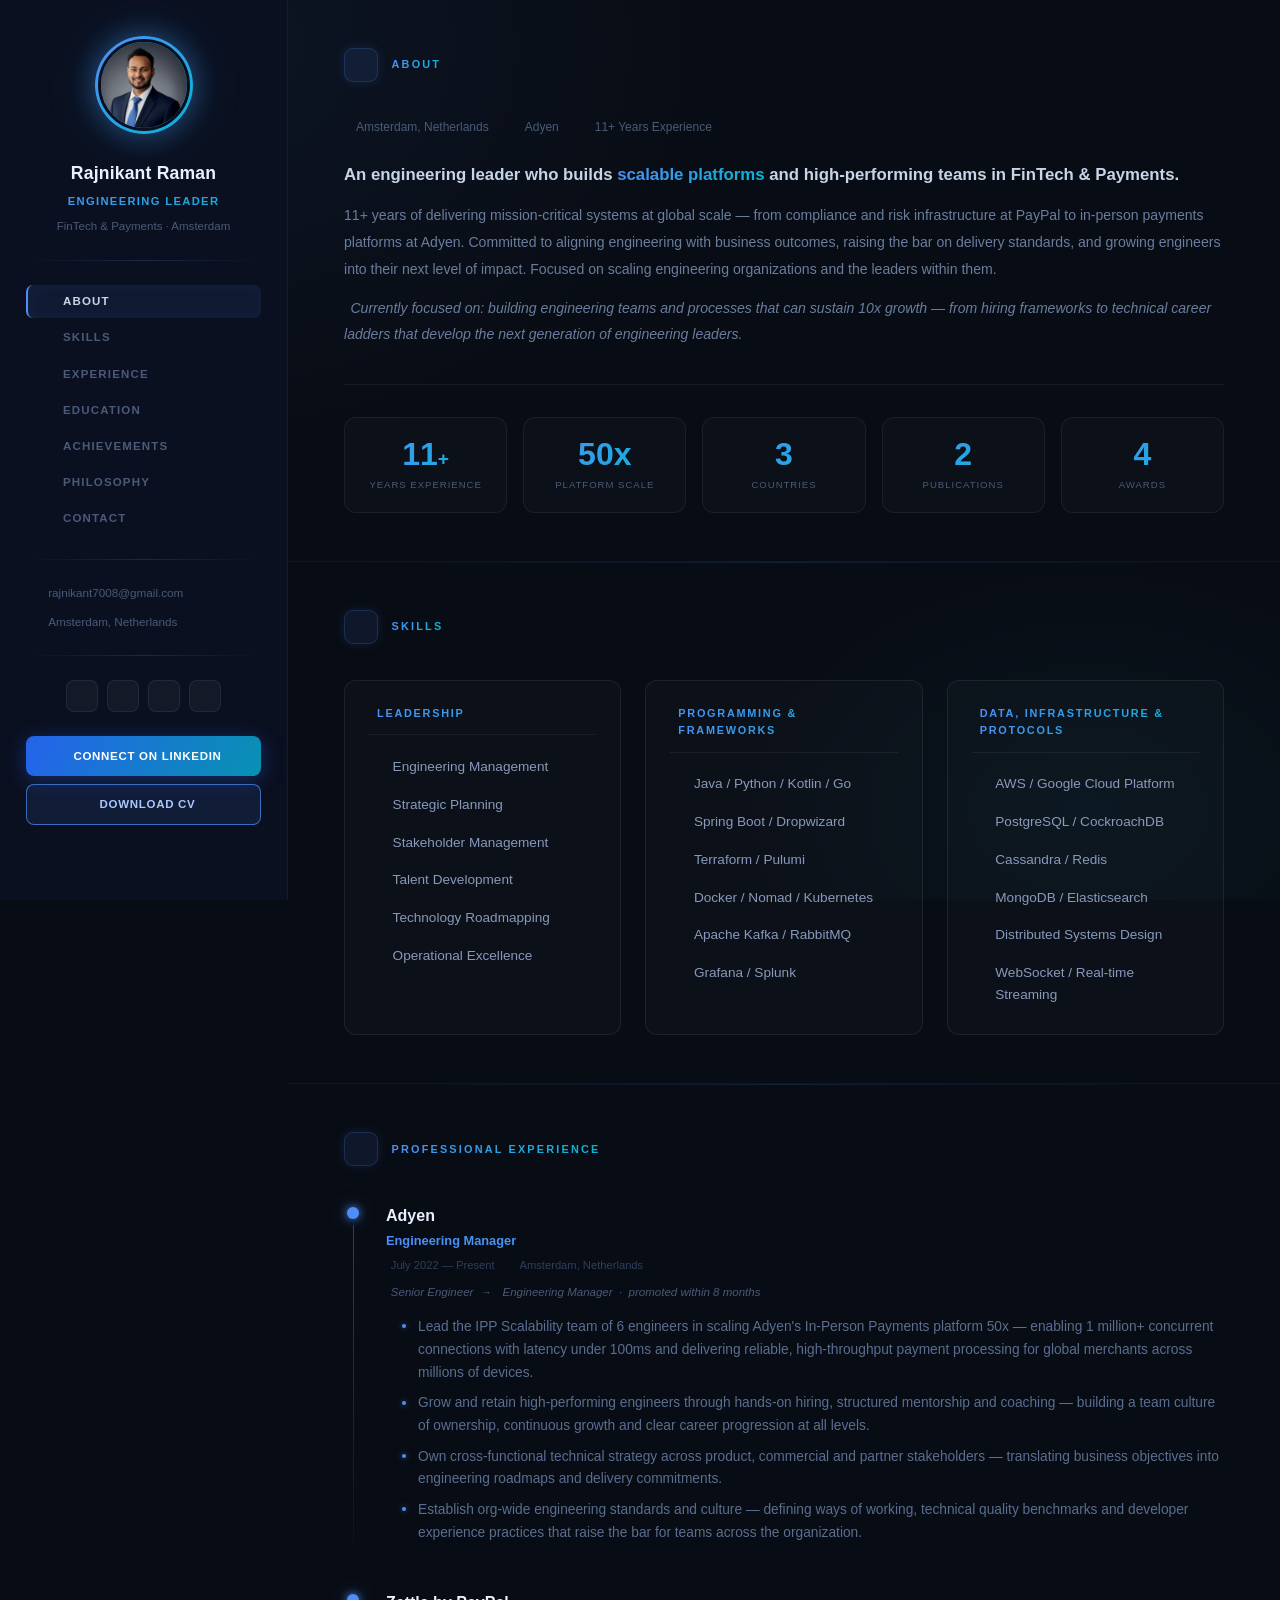
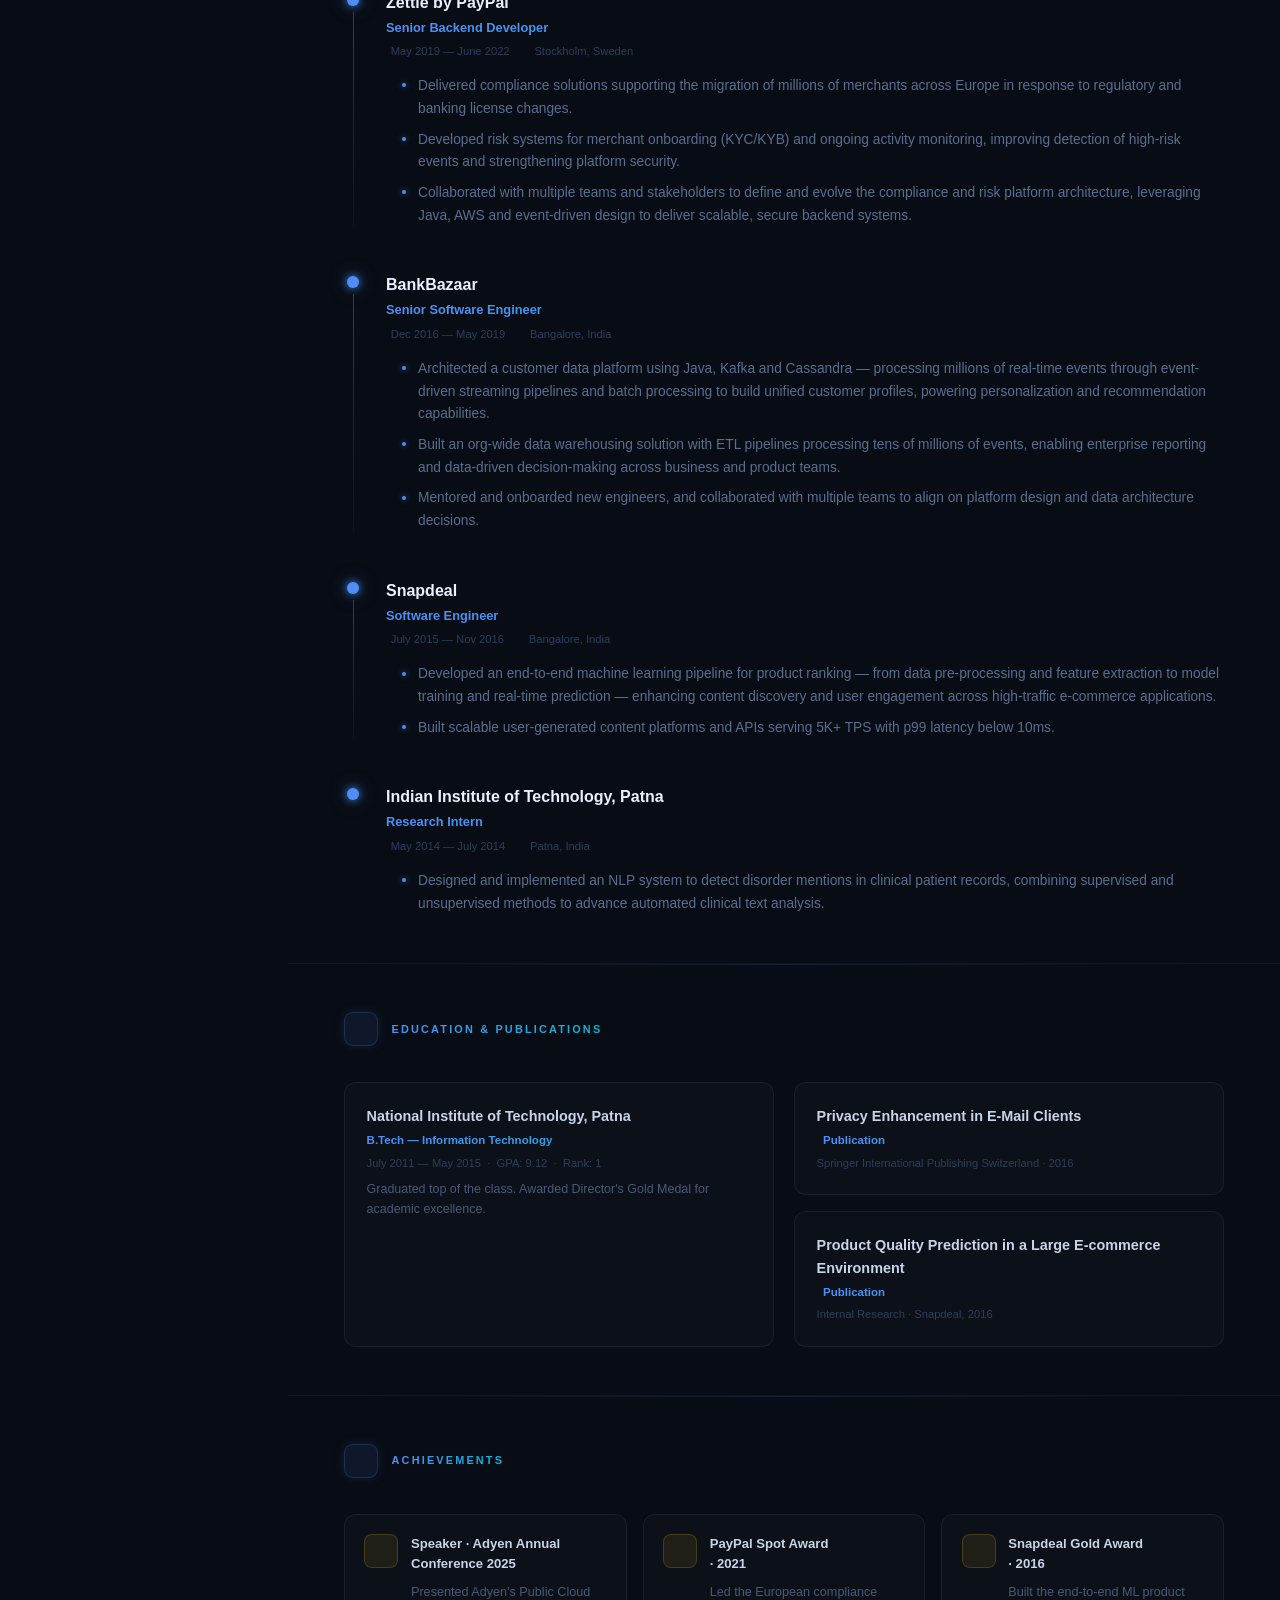
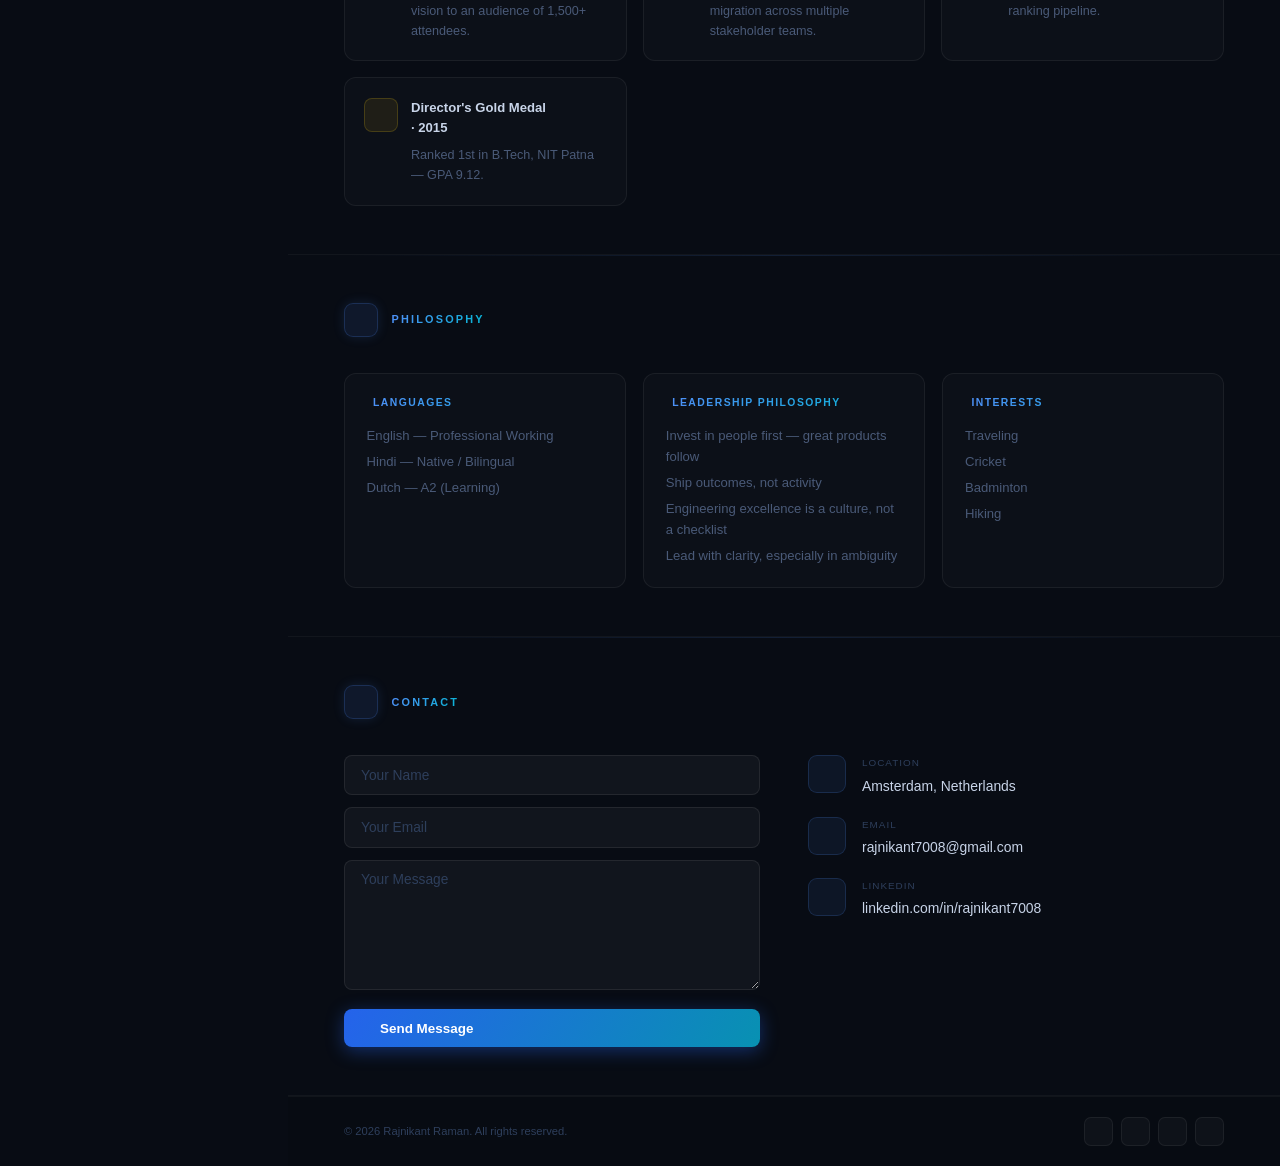
==== commit f934e1ea: "Update promotion timline" ====
--- a/index.html
+++ b/index.html
@@ -868,7 +868,7 @@
               <span><i class="fa fa-calendar"></i> July 2022 — Present</span>
               <span><i class="fa fa-map-marker"></i> Amsterdam, Netherlands</span>
             </div>
-            <p class="tl-context"><i class="fa fa-code" style="margin-right:0.3rem;"></i>Senior Engineer &nbsp;&rarr;&nbsp; <i class="fa fa-users" style="margin-right:0.3rem;"></i>Engineering Manager &nbsp;&middot;&nbsp; promoted within 6 months</p>
+            <p class="tl-context"><i class="fa fa-code" style="margin-right:0.3rem;"></i>Senior Engineer &nbsp;&rarr;&nbsp; <i class="fa fa-users" style="margin-right:0.3rem;"></i>Engineering Manager &nbsp;&middot;&nbsp; promoted within 8 months</p>
             <ul class="tl-bullets">
               <li>Lead the IPP Scalability team of 6 engineers in scaling Adyen's In-Person Payments platform 50x — enabling 1 million+ concurrent connections with latency under 100ms and delivering reliable, high-throughput payment processing for global merchants across millions of devices.</li>
               <li>Grow and retain high-performing engineers through hands-on hiring, structured mentorship and coaching — building a team culture of ownership, continuous growth and clear career progression at all levels.</li>
@@ -1117,14 +1117,21 @@
     });
 
     $(window).on('scroll', function() {
-      var pos = $(document).scrollTop() + 80;
-      $('.sidebar-nav a').each(function() {
+      var links = $('.sidebar-nav a');
+      var atBottom = $(window).scrollTop() + $(window).height() >= $(document).height() - 5;
+      if (atBottom) {
+        links.removeClass('active');
+        links.last().addClass('active');
+        return;
+      }
+      var pos = $(document).scrollTop() + 100;
+      var current = null;
+      links.each(function() {
         var t = $(this).attr('href');
-        if ($(t).length) {
-          var top = $(t).offset().top, bot = top + $(t).outerHeight();
-          if (pos >= top && pos < bot) { $('.sidebar-nav a').removeClass('active'); $(this).addClass('active'); }
-        }
+        if ($(t).length && $(t).offset().top <= pos) { current = $(this); }
       });
+      links.removeClass('active');
+      if (current) current.addClass('active');
     });
   </script>
 </body>
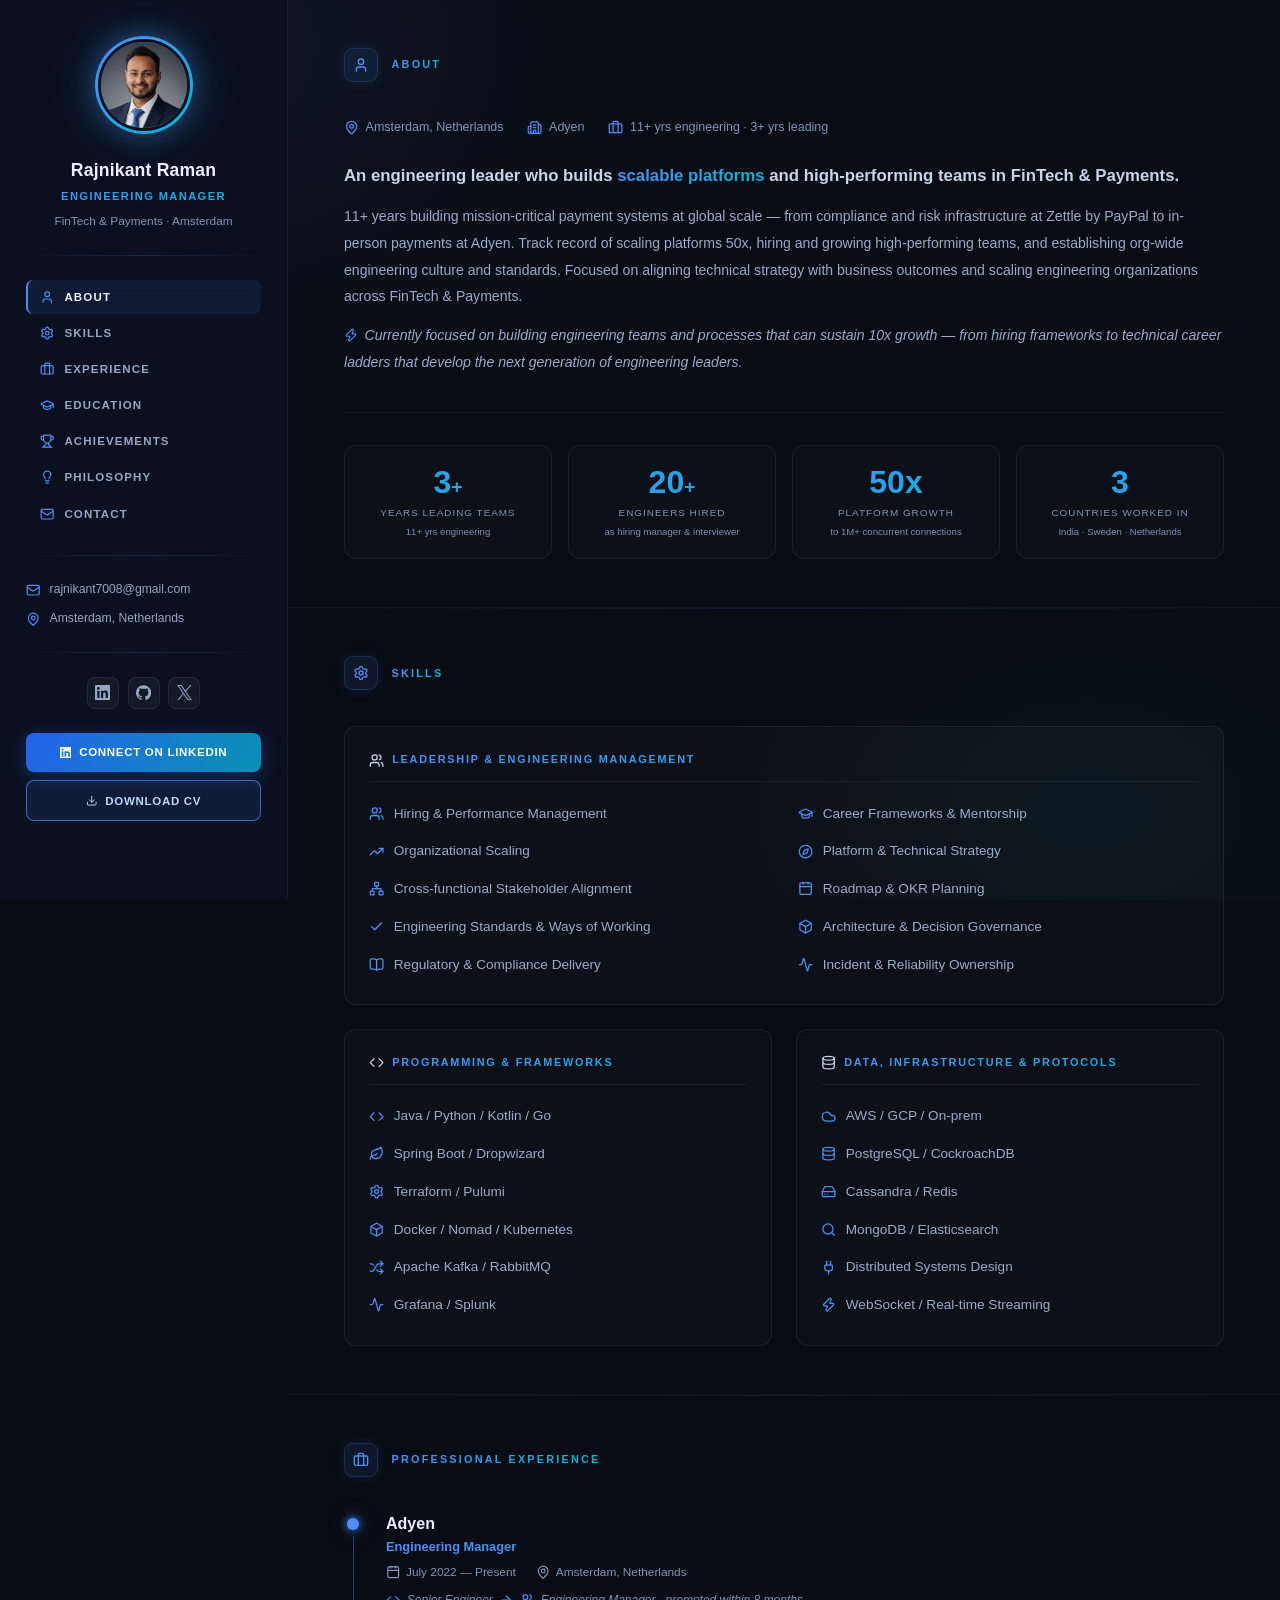
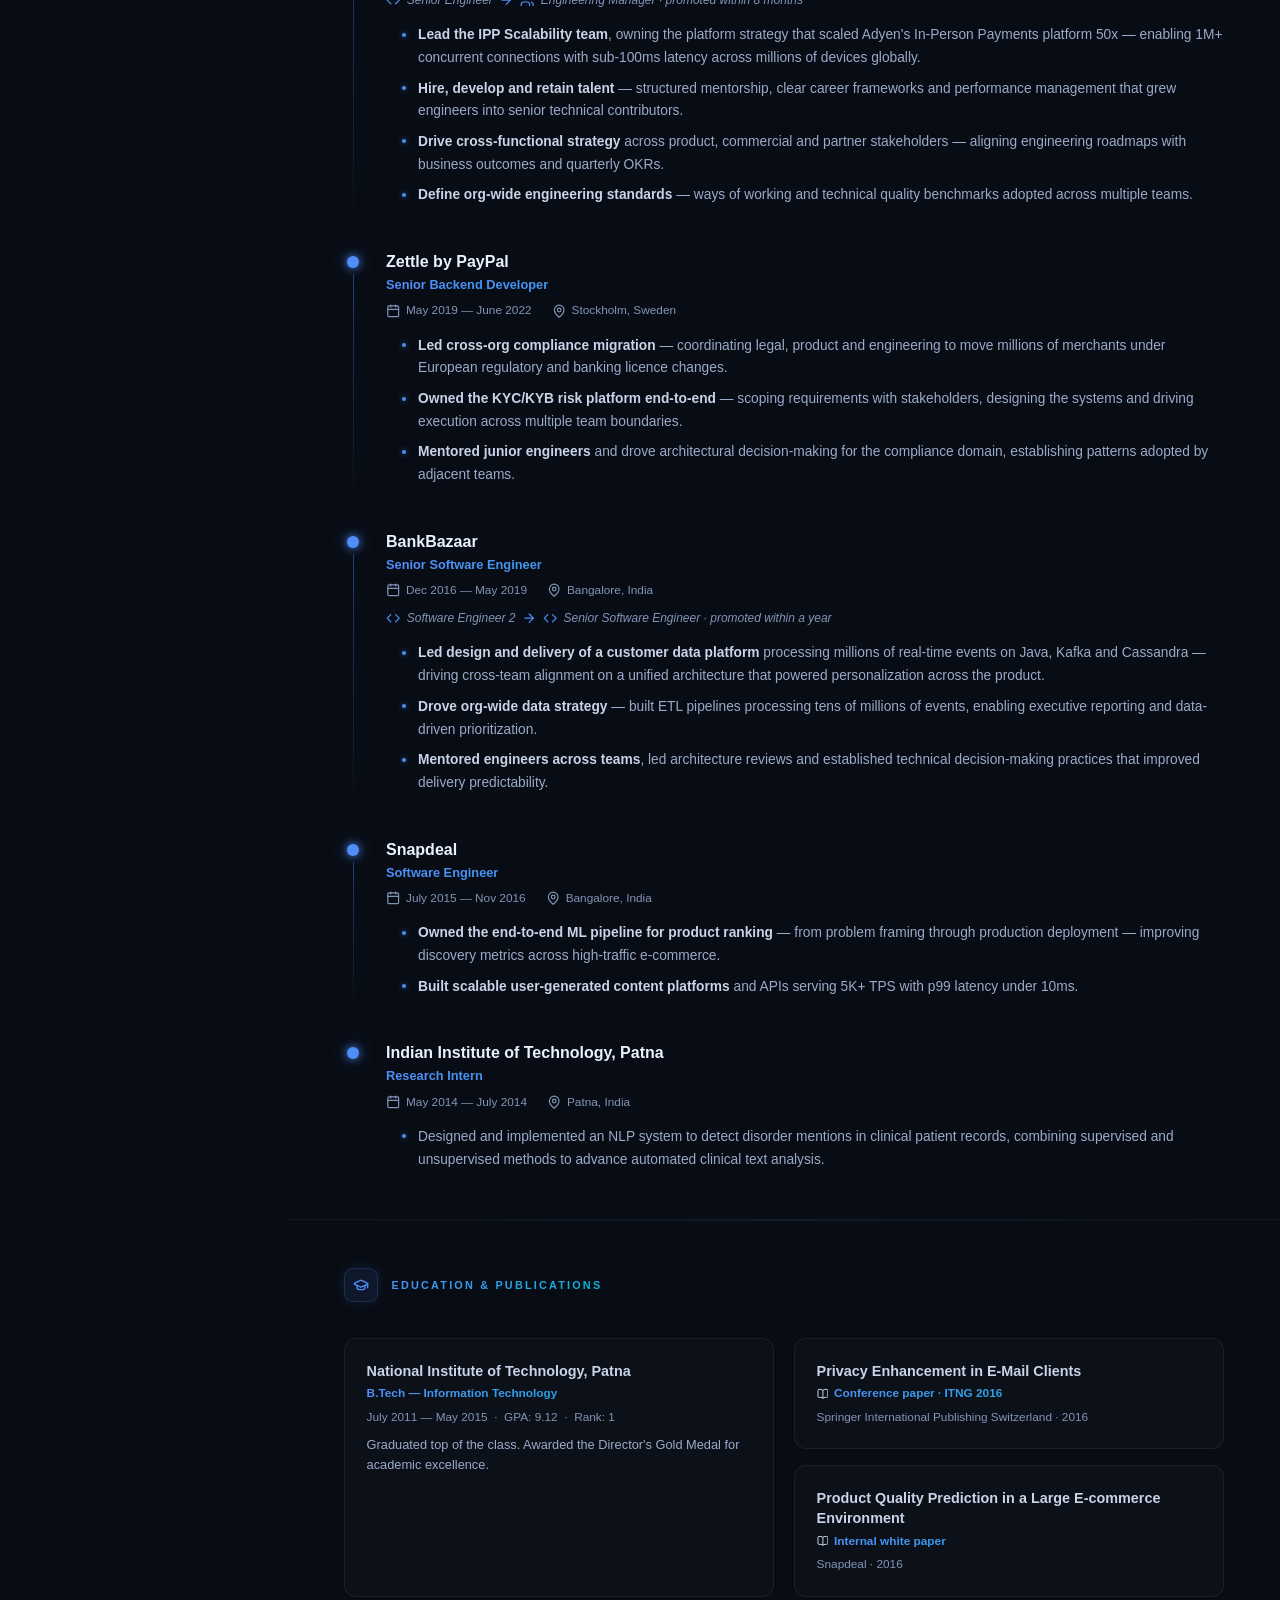
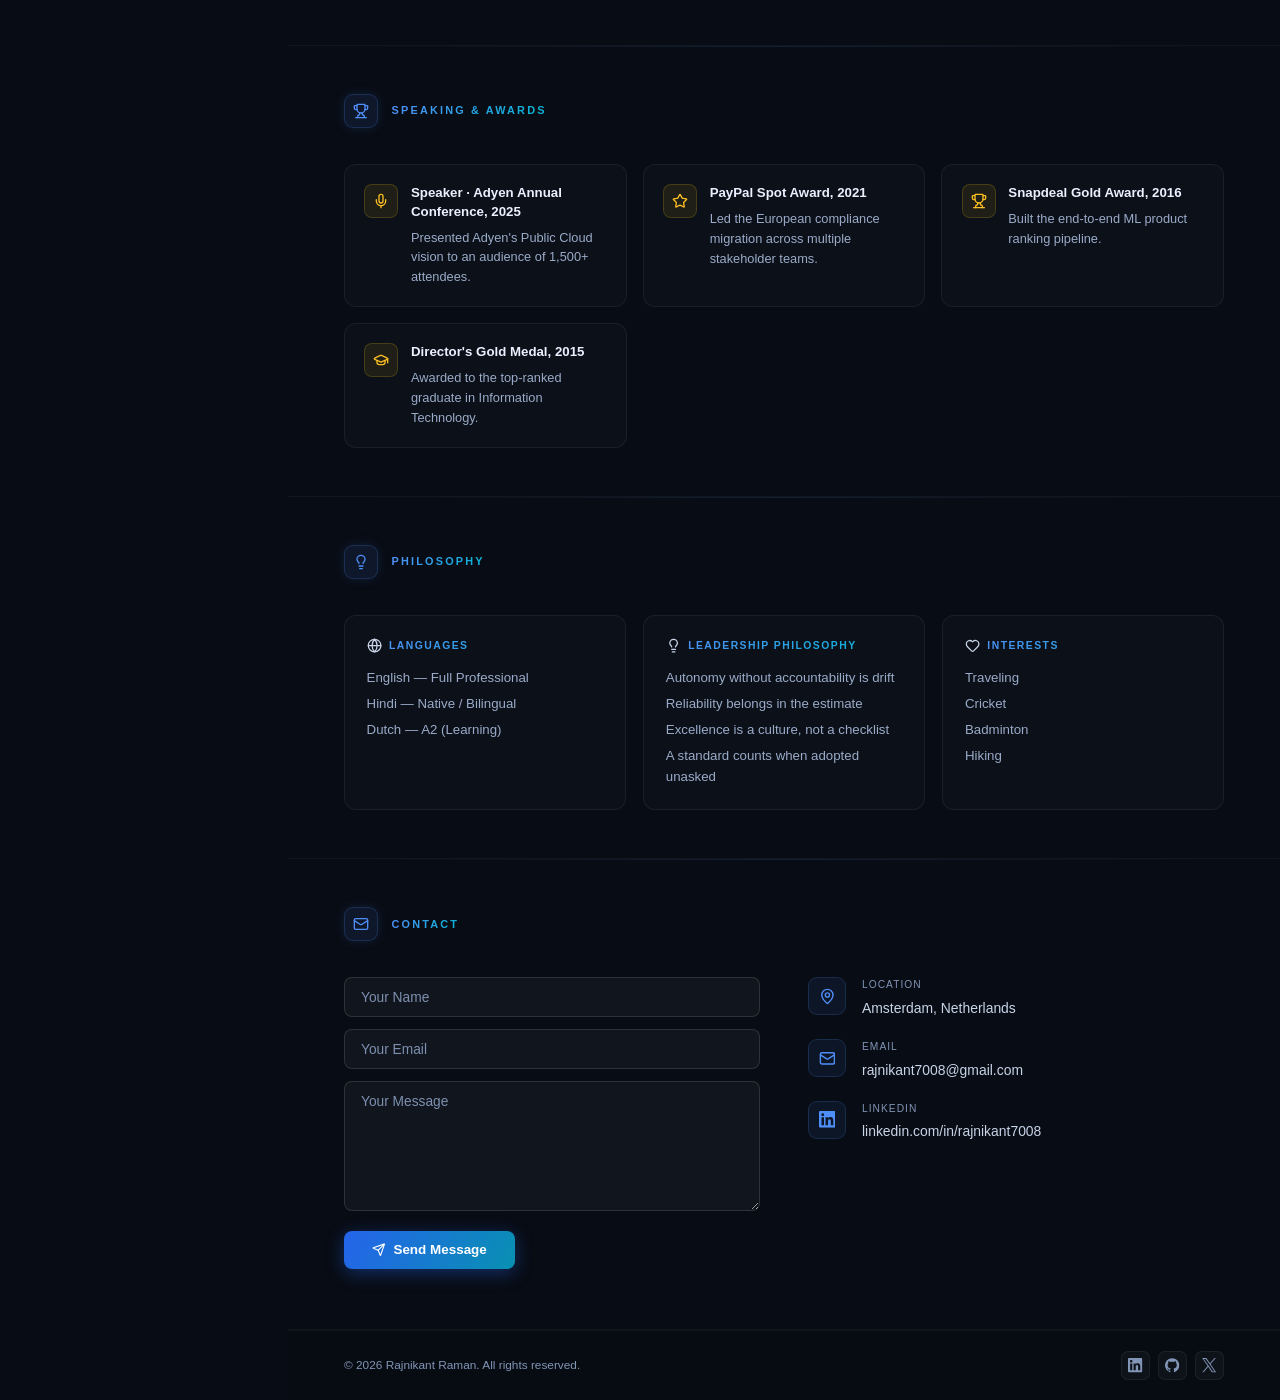
==== commit 594e41ce: "Update style, add all promotions" ====
--- a/index.html
+++ b/index.html
@@ -2,39 +2,65 @@
 <html lang="en">
 <head>
   <meta charset="utf-8">
-  <title>Rajnikant Raman — Engineering Leader</title>
-  <meta name="description" content="Engineering Leader at Adyen with 11+ years in FinTech & Payments. Based in Amsterdam.">
+  <title>Rajnikant Raman — Engineering Leader | FinTech &amp; Payments</title>
+  <meta name="description" content="Engineering Manager at Adyen, ex-Zettle by PayPal. 11+ years building mission-critical payment systems at global scale. Based in Amsterdam.">
   <meta name="author" content="Rajnikant Raman">
   <meta name="viewport" content="width=device-width, initial-scale=1">
+  <meta name="theme-color" content="#080c14">
+  <meta name="robots" content="index, follow, max-image-preview:large">
+
+  <link rel="canonical" href="https://rajnikant7008.github.io/">
+  <link rel="icon" href="favicon.ico" sizes="any">
+  <link rel="icon" href="favicon.svg" type="image/svg+xml">
+  <link rel="apple-touch-icon" href="apple-touch-icon.png">
+
   <meta property="og:type" content="profile">
-  <meta property="og:title" content="Rajnikant Raman — Engineering Leader | FinTech & Payments">
-  <meta property="og:description" content="Engineering Leader at Adyen, ex-PayPal. 11+ years in FinTech & Payments. Based in Amsterdam.">
-  <meta property="og:image" content="https://rajnikant7008.github.io/images/profile.png">
-  <meta property="og:url" content="https://rajnikant7008.github.io">
-  <meta name="twitter:card" content="summary">
-  <meta name="twitter:title" content="Rajnikant Raman — Engineering Leader">
-  <meta name="twitter:description" content="Engineering Leader at Adyen with 11+ years in FinTech & Payments. Based in Amsterdam.">
-  <meta name="twitter:image" content="https://rajnikant7008.github.io/images/profile.png">
-
-  <link rel="canonical" href="https://rajnikant7008.github.io">
+  <meta property="og:site_name" content="Rajnikant Raman">
+  <meta property="og:title" content="Rajnikant Raman — Engineering Leader | FinTech &amp; Payments">
+  <meta property="og:description" content="Engineering Manager at Adyen, ex-Zettle by PayPal. 11+ years building mission-critical payment systems at global scale. Based in Amsterdam.">
+  <meta property="og:image" content="https://rajnikant7008.github.io/images/og-card.jpg">
+  <meta property="og:image:width" content="1200">
+  <meta property="og:image:height" content="630">
+  <meta property="og:image:alt" content="Rajnikant Raman, Engineering Manager at Adyen — 3+ years leading teams, 20+ engineers hired, 50x platform growth, 3 countries.">
+  <meta property="og:url" content="https://rajnikant7008.github.io/">
+  <meta name="twitter:card" content="summary_large_image">
+  <meta name="twitter:title" content="Rajnikant Raman — Engineering Leader | FinTech &amp; Payments">
+  <meta name="twitter:description" content="Engineering Manager at Adyen, ex-Zettle by PayPal. 11+ years building mission-critical payment systems at global scale.">
+  <meta name="twitter:image" content="https://rajnikant7008.github.io/images/og-card.jpg">
+
   <script type="application/ld+json">
   {
     "@context": "https://schema.org",
     "@type": "Person",
     "name": "Rajnikant Raman",
-    "jobTitle": "Engineering Leader",
+    "jobTitle": "Engineering Manager",
+    "description": "Engineering leader with 11+ years building mission-critical payment systems at global scale.",
+    "image": "https://rajnikant7008.github.io/images/og-card.jpg",
     "worksFor": { "@type": "Organization", "name": "Adyen" },
-    "url": "https://rajnikant7008.github.io",
-    "email": "rajnikant7008@gmail.com",
+    "url": "https://rajnikant7008.github.io/",
     "address": { "@type": "PostalAddress", "addressLocality": "Amsterdam", "addressCountry": "NL" },
+    "alumniOf": {
+      "@type": "CollegeOrUniversity",
+      "name": "National Institute of Technology, Patna",
+      "sameAs": "https://www.nitp.ac.in/"
+    },
+    "knowsAbout": [
+      "Engineering Management",
+      "Distributed Systems",
+      "Payments",
+      "FinTech",
+      "Platform Scalability",
+      "Real-time Streaming"
+    ],
+    "knowsLanguage": ["en", "hi", "nl"],
     "sameAs": [
       "https://linkedin.com/in/rajnikant7008",
       "https://github.com/rajnikant7008",
-      "https://stackoverflow.com/users/2212463/rajnikant7008"
+      "https://x.com/rajnikant7008"
     ]
   }
   </script>
-  <link rel="stylesheet" href="css/font-awesome/css/font-awesome.min.css">
+
   <style>
     /* ── Reset ── */
     *, *::before, *::after { box-sizing: border-box; margin: 0; padding: 0; }
@@ -61,15 +87,33 @@
       -webkit-text-fill-color: transparent;
       background-clip: text;
     }
-    .glass {
-      background: rgba(255,255,255,0.03);
-      border: 1px solid rgba(255,255,255,0.07);
-      border-radius: 12px;
-      transition: border-color 0.2s, box-shadow 0.2s;
-    }
-    .glass:hover {
-      border-color: rgba(79,142,247,0.3);
-      box-shadow: 0 4px 32px rgba(79,142,247,0.08);
+    .vh {
+      position: absolute; width: 1px; height: 1px;
+      padding: 0; margin: -1px; overflow: hidden;
+      clip: rect(0 0 0 0); clip-path: inset(50%); white-space: nowrap;
+    }
+    .skip-link {
+      position: absolute; left: 0.5rem; top: -3rem;
+      background: #2563eb; color: #fff;
+      padding: 0.6rem 1rem; border-radius: 0 0 8px 8px;
+      font-size: 0.82rem; font-weight: 700; z-index: 999;
+      transition: top 0.15s;
+    }
+    .skip-link:focus { top: 0; color: #fff; }
+
+    /* Icons */
+    .ic {
+      width: 1em; height: 1em;
+      flex-shrink: 0;
+      display: inline-block;
+      vertical-align: -0.14em;
+    }
+
+    /* Focus visibility */
+    a:focus-visible, button:focus-visible, input:focus-visible, textarea:focus-visible {
+      outline: 2px solid #7ab3ff;
+      outline-offset: 2px;
+      border-radius: 4px;
     }
 
     /* ═══════════════════════════════════════
@@ -109,6 +153,7 @@
       background: linear-gradient(135deg, #4f8ef7, #06b6d4);
       box-shadow: 0 0 28px rgba(79,142,247,0.45), 0 0 56px rgba(6,182,212,0.15);
       margin-bottom: 1.1rem;
+      line-height: 0;
     }
     .profile-photo {
       width: 92px; height: 92px;
@@ -123,6 +168,7 @@
       color: #eaf0ff;
       letter-spacing: 0.01em;
       margin-bottom: 0.35rem;
+      line-height: 1.3;
     }
     .profile-role {
       font-size: 0.7rem;
@@ -132,8 +178,8 @@
       line-height: 1.6;
     }
     .profile-tagline {
-      font-size: 0.72rem;
-      color: #4a5a78;
+      font-size: 0.74rem;
+      color: #8195b6;
       margin-top: 0.4rem;
     }
 
@@ -152,16 +198,17 @@
       border-radius: 7px;
       font-size: 0.72rem;
       font-weight: 600;
-      color: #4a5a78;
+      color: #94a6c4;
       text-transform: uppercase;
       letter-spacing: 0.1em;
       border-left: 2px solid transparent;
       transition: all 0.18s;
-    }
-    .sidebar-nav a i { width: 13px; font-size: 0.75rem; color: #4f8ef7; }
+      white-space: nowrap;
+    }
+    .sidebar-nav a .ic { font-size: 0.9rem; color: #4f8ef7; }
     .sidebar-nav a:hover, .sidebar-nav a.active {
       background: rgba(79,142,247,0.08);
-      color: #c8d4e8;
+      color: #eaf0ff;
       border-left-color: #4f8ef7;
       box-shadow: inset 4px 0 16px rgba(79,142,247,0.06);
     }
@@ -170,11 +217,11 @@
     .contact-list { display: flex; flex-direction: column; gap: 0.6rem; }
     .contact-item {
       display: flex; align-items: flex-start; gap: 0.6rem;
-      font-size: 0.73rem; color: #4a5a78;
-    }
-    .contact-item i { color: #4f8ef7; margin-top: 2px; flex-shrink: 0; width: 13px; }
-    .contact-item a { color: #4a5a78; transition: color 0.15s; }
-    .contact-item a:hover { color: #4f8ef7; }
+      font-size: 0.76rem; color: #94a6c4;
+    }
+    .contact-item .ic { color: #4f8ef7; margin-top: 3px; font-size: 0.9rem; }
+    .contact-item a { color: #94a6c4; transition: color 0.15s; word-break: break-word; }
+    .contact-item a:hover { color: #7ab3ff; }
 
     /* Social */
     .social-row { display: flex; gap: 0.55rem; justify-content: center; flex-wrap: wrap; }
@@ -184,60 +231,30 @@
       background: rgba(255,255,255,0.04);
       border: 1px solid rgba(255,255,255,0.07);
       display: flex; align-items: center; justify-content: center;
-      color: #4a5a78; font-size: 0.8rem;
+      color: #94a6c4; font-size: 0.95rem;
       transition: all 0.18s;
     }
     .social-row a:hover {
       background: rgba(79,142,247,0.15);
       border-color: rgba(79,142,247,0.4);
-      color: #4f8ef7;
+      color: #7ab3ff;
       box-shadow: 0 0 12px rgba(79,142,247,0.25);
     }
 
-    /* Skill tags */
-    .skills-block { display: flex; flex-direction: column; gap: 1rem; }
-    .skill-group-label {
-      font-size: 0.62rem;
-      text-transform: uppercase;
-      letter-spacing: 0.15em;
-      color: #4f8ef7;
-      font-weight: 700;
-      margin-bottom: 0.4rem;
-    }
-    .tag-cloud { display: flex; flex-wrap: wrap; gap: 0.3rem; }
-    .tag {
-      font-size: 0.64rem;
-      padding: 0.2rem 0.5rem;
-      border-radius: 4px;
-      font-weight: 500;
-      line-height: 1.5;
-      transition: all 0.15s;
-      cursor: default;
-    }
-    .tag-lead {
-      background: rgba(79,142,247,0.12);
-      border: 1px solid rgba(79,142,247,0.35);
-      color: #93c5fd;
-    }
-    .tag-lead:hover { background: rgba(79,142,247,0.2); box-shadow: 0 0 8px rgba(79,142,247,0.25); }
-    .tag-tech {
-      background: rgba(255,255,255,0.06);
-      border: 1px solid rgba(255,255,255,0.12);
-      color: #8899bb;
-    }
-    .tag-tech:hover { border-color: rgba(6,182,212,0.35); color: #67e8f9; }
-
     /* CTA */
-    .sidebar-cta {
+    .sidebar-ctas { display: flex; flex-direction: column; gap: 0.5rem; }
+    .sidebar-cta, .sidebar-cta-outline {
       display: flex; align-items: center; justify-content: center; gap: 0.5rem;
-      background: linear-gradient(120deg, #2563eb, #0891b2);
-      color: #fff;
       padding: 0.65rem;
       border-radius: 8px;
       font-size: 0.72rem;
       font-weight: 700;
       letter-spacing: 0.06em;
       text-transform: uppercase;
+    }
+    .sidebar-cta {
+      background: linear-gradient(120deg, #2563eb, #0891b2);
+      color: #fff;
       transition: opacity 0.18s, box-shadow 0.18s;
       box-shadow: 0 4px 20px rgba(37,99,235,0.35);
     }
@@ -247,16 +264,9 @@
       color: #fff;
     }
     .sidebar-cta-outline {
-      display: flex; align-items: center; justify-content: center; gap: 0.5rem;
       border: 1px solid rgba(79,142,247,0.7);
       background: rgba(79,142,247,0.1);
-      color: #a8c8ff;
-      padding: 0.65rem;
-      border-radius: 8px;
-      font-size: 0.72rem;
-      font-weight: 700;
-      letter-spacing: 0.06em;
-      text-transform: uppercase;
+      color: #bcd4ff;
       transition: border-color 0.18s, color 0.18s, background 0.18s;
     }
     .sidebar-cta-outline:hover {
@@ -276,6 +286,8 @@
       flex-direction: column;
     }
 
+    .print-header { display: none; }
+
     /* Section */
     .section {
       padding: 3rem 3.5rem;
@@ -289,7 +301,7 @@
       height: 1px;
       background: linear-gradient(90deg, transparent, rgba(79,142,247,0.15), transparent);
     }
-    .section:first-child::before { display: none; }
+    .section:first-of-type::before { display: none; }
 
     .section-header {
       display: flex; align-items: center; gap: 0.85rem;
@@ -301,7 +313,7 @@
       border: 1px solid rgba(79,142,247,0.2);
       border-radius: 9px;
       display: flex; align-items: center; justify-content: center;
-      color: #4f8ef7; font-size: 0.85rem;
+      color: #4f8ef7; font-size: 1rem;
       flex-shrink: 0;
       box-shadow: 0 0 12px rgba(79,142,247,0.15);
     }
@@ -312,11 +324,18 @@
       letter-spacing: 0.2em;
     }
 
-    /* ── Skills (main) ── */
+    /* ── Skills ── */
     .skills-main-grid {
       display: grid;
-      grid-template-columns: 1fr 1fr 1fr;
+      grid-template-columns: repeat(2, 1fr);
       gap: 1.5rem;
+    }
+    /* Leadership leads the section: full-width row, two-column list */
+    .skill-group.lead-group { grid-column: 1 / -1; }
+    .lead-group .skill-list {
+      display: grid;
+      grid-template-columns: repeat(2, minmax(0, 1fr));
+      gap: 0.4rem 1.75rem;
     }
     .skill-group {
       background: rgba(255,255,255,0.02);
@@ -339,59 +358,24 @@
       border-bottom: 1px solid rgba(255,255,255,0.06);
       display: flex; align-items: center; gap: 0.5rem;
     }
-    .skill-group-title i { font-size: 0.75rem; }
+    .skill-group-title .ic { font-size: 0.95rem; }
     .skill-list { display: flex; flex-direction: column; gap: 0.4rem; }
     .skill-item {
       display: flex; align-items: center; gap: 0.6rem;
-      font-size: 0.85rem; color: #8899bb;
+      font-size: 0.85rem; color: #9aabc9;
       padding: 0.3rem 0;
     }
-    .skill-item i { color: #4f8ef7; width: 14px; font-size: 0.75rem; flex-shrink: 0; }
-    .skill-tags-inline { display: flex; flex-wrap: wrap; gap: 0.35rem; }
+    .skill-item .ic { color: #4f8ef7; font-size: 0.95rem; }
 
     /* ── About ── */
-    .about-intro {
-      display: flex;
-      align-items: center;
-      gap: 2rem;
-      margin-bottom: 2rem;
-      padding-bottom: 2rem;
-      border-bottom: 1px solid rgba(255,255,255,0.06);
-    }
-    .about-photo-wrap {
-      flex-shrink: 0;
-      padding: 3px;
-      border-radius: 50%;
-      background: linear-gradient(135deg, #4f8ef7, #06b6d4);
-      box-shadow: 0 0 28px rgba(79,142,247,0.4), 0 0 56px rgba(6,182,212,0.12);
-    }
-    .about-photo {
-      width: 88px; height: 88px;
-      border-radius: 50%;
-      border: 3px solid #080c14;
-      object-fit: cover;
-      display: block;
-    }
-    .about-identity { flex: 1; }
-    .about-name {
-      font-size: 1.6rem;
-      font-weight: 800;
-      color: #eaf0ff;
-      line-height: 1.2;
-      margin-bottom: 0.3rem;
-    }
-    .about-role {
-      font-size: 0.82rem;
-      font-weight: 600;
-      margin-bottom: 0.4rem;
-    }
     .about-meta {
-      font-size: 0.75rem;
-      color: #4a5a78;
-      display: flex; gap: 1.25rem; flex-wrap: wrap;
-    }
-    .about-meta span { display: flex; align-items: center; gap: 0.35rem; }
-    .about-meta i { color: #4f8ef7; }
+      font-size: 0.78rem;
+      color: #8195b6;
+      display: flex; gap: 1.5rem; flex-wrap: wrap;
+      margin-bottom: 1.5rem;
+    }
+    .about-meta span { display: flex; align-items: center; gap: 0.4rem; }
+    .about-meta .ic { color: #4f8ef7; font-size: 0.95rem; }
     .about-lead {
       font-size: 1.05rem;
       font-weight: 600;
@@ -402,8 +386,14 @@
     .about-body {
       font-size: 0.88rem;
       line-height: 1.9;
-      color: #6a7d9e;
-    }
+      color: #9aabc9;
+    }
+    .about-focus {
+      margin-top: 0.75rem;
+      font-style: italic;
+      color: #9aabc9;
+    }
+    .about-focus .ic { color: #4f8ef7; margin-right: 0.4rem; }
     .stat-row {
       display: flex; gap: 1rem;
       margin-top: 2.25rem;
@@ -418,6 +408,7 @@
       background: rgba(255,255,255,0.02);
       border: 1px solid rgba(255,255,255,0.06);
       text-align: center;
+      display: flex; flex-direction: column; justify-content: center;
       transition: border-color 0.2s, box-shadow 0.2s;
     }
     .stat-card:hover {
@@ -430,13 +421,21 @@
       line-height: 1;
       display: block;
     }
+    .stat-val small { font-size: 1.2rem; }
     .stat-lbl {
-      font-size: 0.6rem;
+      font-size: 0.62rem;
       text-transform: uppercase;
       letter-spacing: 0.1em;
-      color: #4a5a78;
-      margin-top: 0.4rem;
+      color: #8195b6;
+      margin-top: 0.45rem;
       display: block;
+    }
+    .stat-sub {
+      font-size: 0.6rem;
+      color: #7d90b0;
+      margin-top: 0.3rem;
+      display: block;
+      line-height: 1.35;
     }
 
     /* ── Timeline ── */
@@ -467,25 +466,29 @@
     .tl-body { flex: 1; padding-top: 1px; }
     .tl-company {
       font-size: 1rem; font-weight: 700; color: #eaf0ff;
+      line-height: 1.3;
     }
     .tl-company a { color: #eaf0ff; transition: color 0.15s; }
-    .tl-company a:hover { color: #4f8ef7; }
+    .tl-company a:hover { color: #7ab3ff; }
     .tl-role {
       font-size: 0.8rem; font-weight: 600;
       margin-top: 0.15rem;
     }
     .tl-meta {
       display: flex; gap: 1.25rem; flex-wrap: wrap;
-      font-size: 0.7rem; color: #2e3f5c;
-      margin-top: 0.3rem;
-    }
-    .tl-meta span { display: flex; align-items: center; gap: 0.3rem; }
+      font-size: 0.74rem; color: #8195b6;
+      margin-top: 0.35rem;
+    }
+    .tl-meta span { display: flex; align-items: center; gap: 0.35rem; }
+    .tl-meta .ic { font-size: 0.9rem; }
     .tl-context {
       margin-top: 0.55rem;
-      font-size: 0.72rem;
-      color: #4a5a78;
+      font-size: 0.75rem;
+      color: #8195b6;
       font-style: italic;
-    }
+      display: flex; align-items: center; gap: 0.4rem; flex-wrap: wrap;
+    }
+    .tl-context .ic { font-size: 0.9rem; color: #4f8ef7; font-style: normal; }
     .tl-bullets {
       margin-top: 0.9rem;
       padding-left: 1rem;
@@ -493,18 +496,19 @@
       display: flex; flex-direction: column; gap: 0.5rem;
     }
     .tl-bullets li {
-      font-size: 0.86rem; color: #5a6e90; line-height: 1.65;
+      font-size: 0.86rem; color: #9aabc9; line-height: 1.65;
       padding-left: 1rem;
       position: relative;
     }
     .tl-bullets li::before {
       content: '';
-      position: absolute; left: 0; top: 0.6em;
+      position: absolute; left: 0; top: 0.62em;
       width: 4px; height: 4px;
       border-radius: 50%;
       background: #4f8ef7;
       box-shadow: 0 0 6px rgba(79,142,247,0.7);
     }
+    .tl-bullets strong { color: #c8d4e8; font-weight: 600; }
 
     /* ── Grid ── */
     .two-col {
@@ -528,21 +532,22 @@
     }
     .info-card-title {
       font-size: 0.9rem; font-weight: 700; color: #c8d4e8;
-      margin-bottom: 0.2rem;
+      margin-bottom: 0.2rem; line-height: 1.4;
     }
     .info-card-title a { color: #c8d4e8; transition: color 0.15s; }
-    .info-card-title a:hover { color: #4f8ef7; }
+    .info-card-title a:hover { color: #7ab3ff; }
     .info-card-sub {
-      font-size: 0.72rem; font-weight: 600;
+      font-size: 0.74rem; font-weight: 600;
       margin-bottom: 0.3rem;
-    }
-    .info-card-meta { font-size: 0.7rem; color: #2e3f5c; }
-    .info-card-body { font-size: 0.78rem; color: #4a5a78; margin-top: 0.5rem; line-height: 1.6; }
+      display: flex; align-items: center; gap: 0.35rem;
+    }
+    .info-card-meta { font-size: 0.74rem; color: #8195b6; }
+    .info-card-body { font-size: 0.8rem; color: #9aabc9; margin-top: 0.5rem; line-height: 1.6; }
 
     /* Achievements */
     .ach-grid {
       display: grid;
-      grid-template-columns: repeat(auto-fill, minmax(210px, 1fr));
+      grid-template-columns: repeat(auto-fit, minmax(210px, 1fr));
       gap: 1rem;
     }
     .ach-card {
@@ -563,11 +568,12 @@
       background: rgba(250,204,21,0.08);
       border: 1px solid rgba(250,204,21,0.18);
       display: flex; align-items: center; justify-content: center;
-      color: #fbbf24; font-size: 0.82rem;
+      color: #fbbf24; font-size: 1rem;
       flex-shrink: 0;
     }
-    .ach-text { font-size: 0.79rem; color: #4a5a78; line-height: 1.55; display: flex; flex-direction: column; }
-    .ach-text strong { color: #c8d4e8; display: block; margin-bottom: 0.5rem; font-size: 0.82rem; min-height: 2.4rem; }
+    .ach-body { min-width: 0; }
+    .ach-text { font-size: 0.8rem; color: #9aabc9; line-height: 1.55; }
+    .ach-title { color: #eaf0ff; margin: 0 0 0.4rem; font-size: 0.83rem; font-weight: 700; line-height: 1.4; letter-spacing: 0; }
 
     /* More */
     .more-grid {
@@ -580,15 +586,21 @@
       border: 1px solid rgba(255,255,255,0.06);
       border-radius: 12px;
       padding: 1.35rem;
+      transition: border-color 0.2s, box-shadow 0.2s;
+    }
+    .more-card:hover {
+      border-color: rgba(79,142,247,0.25);
+      box-shadow: 0 4px 24px rgba(79,142,247,0.07);
     }
     .more-card-title {
       font-size: 0.65rem; font-weight: 800;
       text-transform: uppercase; letter-spacing: 0.14em;
       margin-bottom: 0.85rem;
-      display: flex; align-items: center; gap: 0.4rem;
-    }
-    .more-list { display: flex; flex-direction: column; gap: 0.3rem; }
-    .more-list li { font-size: 0.82rem; color: #4a5a78; }
+      display: flex; align-items: center; gap: 0.45rem;
+    }
+    .more-card-title .ic { font-size: 0.95rem; }
+    .more-list { display: flex; flex-direction: column; gap: 0.35rem; }
+    .more-list li { font-size: 0.83rem; color: #9aabc9; line-height: 1.55; }
 
     /* Contact */
     .contact-grid {
@@ -601,7 +613,7 @@
       width: 100%;
       padding: 0.72rem 1rem;
       background: rgba(255,255,255,0.04);
-      border: 1px solid rgba(255,255,255,0.08);
+      border: 1px solid rgba(255,255,255,0.12);
       border-radius: 8px;
       font-size: 0.86rem;
       color: #c8d4e8;
@@ -609,14 +621,15 @@
       transition: border-color 0.18s, box-shadow 0.18s;
       font-family: inherit;
     }
-    .form-field input::placeholder, .form-field textarea::placeholder { color: #2e3f5c; }
+    .form-field input::placeholder, .form-field textarea::placeholder { color: #7d90b0; }
     .form-field input:focus, .form-field textarea:focus {
-      border-color: rgba(79,142,247,0.5);
-      box-shadow: 0 0 0 3px rgba(79,142,247,0.1);
+      border-color: rgba(79,142,247,0.6);
+      box-shadow: 0 0 0 3px rgba(79,142,247,0.12);
     }
     .form-field textarea { min-height: 130px; resize: vertical; }
     .btn-submit {
       display: inline-flex; align-items: center; gap: 0.5rem;
+      align-self: flex-start;
       background: linear-gradient(120deg, #2563eb, #0891b2);
       color: #fff; border: none;
       padding: 0.72rem 1.75rem;
@@ -627,13 +640,16 @@
       font-family: inherit;
       box-shadow: 0 4px 18px rgba(37,99,235,0.4);
     }
-    .btn-submit:hover { opacity: 0.9; box-shadow: 0 4px 28px rgba(37,99,235,0.6); }
-    #message-warning, #message-success {
-      display: none; font-size: 0.84rem;
-      padding: 0.75rem 1rem; border-radius: 8px; margin-top: 0.25rem;
-    }
-    #message-success { background: rgba(16,185,129,0.1); color: #34d399; border: 1px solid rgba(52,211,153,0.2); }
-    #message-warning { background: rgba(239,68,68,0.1);  color: #f87171; border: 1px solid rgba(248,113,113,0.2); }
+    .btn-submit:hover:not(:disabled) { opacity: 0.9; box-shadow: 0 4px 28px rgba(37,99,235,0.6); }
+    .btn-submit:disabled { opacity: 0.65; cursor: progress; }
+    .form-status { margin-top: 0.75rem; }
+    .form-status p {
+      display: flex; align-items: center; gap: 0.5rem;
+      font-size: 0.84rem;
+      padding: 0.75rem 1rem; border-radius: 8px;
+    }
+    .form-status .ok  { background: rgba(16,185,129,0.1); color: #4ade80; border: 1px solid rgba(52,211,153,0.25); }
+    .form-status .err { background: rgba(239,68,68,0.1);  color: #f87171; border: 1px solid rgba(248,113,113,0.25); }
 
     .ci-wrap { display: flex; flex-direction: column; gap: 1.25rem; }
     .ci-item { display: flex; gap: 1rem; align-items: flex-start; }
@@ -643,12 +659,12 @@
       border: 1px solid rgba(79,142,247,0.18);
       border-radius: 9px;
       display: flex; align-items: center; justify-content: center;
-      color: #4f8ef7; font-size: 0.88rem; flex-shrink: 0;
-    }
-    .ci-label { font-size: 0.62rem; text-transform: uppercase; letter-spacing: 0.1em; color: #2e3f5c; margin-bottom: 0.2rem; }
-    .ci-value { font-size: 0.87rem; color: #c8d4e8; font-weight: 500; }
+      color: #4f8ef7; font-size: 1.05rem; flex-shrink: 0;
+    }
+    .ci-label { font-size: 0.64rem; text-transform: uppercase; letter-spacing: 0.1em; color: #8195b6; margin-bottom: 0.2rem; }
+    .ci-value { font-size: 0.87rem; color: #c8d4e8; font-weight: 500; word-break: break-word; }
     .ci-value a { color: #c8d4e8; transition: color 0.15s; }
-    .ci-value a:hover { color: #4f8ef7; }
+    .ci-value a:hover { color: #7ab3ff; }
 
     /* Footer */
     .site-footer {
@@ -656,9 +672,10 @@
       border-top: 1px solid rgba(255,255,255,0.04);
       padding: 1.25rem 3.5rem;
       display: flex; justify-content: space-between; align-items: center;
+      gap: 1rem;
       margin-top: auto;
     }
-    .footer-copy { font-size: 0.7rem; color: #2e3f5c; }
+    .footer-copy { font-size: 0.74rem; color: #8195b6; }
     .footer-social { display: flex; gap: 0.5rem; }
     .footer-social a {
       width: 29px; height: 29px;
@@ -666,13 +683,13 @@
       background: rgba(255,255,255,0.03);
       border: 1px solid rgba(255,255,255,0.06);
       display: flex; align-items: center; justify-content: center;
-      color: #2e3f5c; font-size: 0.75rem;
+      color: #8195b6; font-size: 0.9rem;
       transition: all 0.18s;
     }
     .footer-social a:hover {
       background: rgba(79,142,247,0.12);
       border-color: rgba(79,142,247,0.3);
-      color: #4f8ef7;
+      color: #7ab3ff;
       box-shadow: 0 0 10px rgba(79,142,247,0.2);
     }
 
@@ -683,25 +700,118 @@
       .section { padding: 2.5rem 2rem; }
       .section::before { left: 2rem; right: 2rem; }
       .site-footer { padding: 1.25rem 2rem; }
-    }
+      .skills-main-grid { grid-template-columns: 1fr 1fr; }
+      .more-grid { grid-template-columns: 1fr 1fr; }
+    }
+
+    /* Compact mobile header: content starts far sooner. */
     @media (max-width: 768px) {
       body { flex-direction: column; }
-      .sidebar { width: 100%; position: relative; min-height: auto; }
+      .sidebar {
+        width: 100%; position: static; min-height: auto;
+        border-right: none; border-bottom: 1px solid rgba(255,255,255,0.06);
+      }
       .main-content { margin-left: 0; }
+      .sidebar-inner { padding: 1.1rem 1.25rem 0.9rem; gap: 0.9rem; }
+      .profile {
+        display: flex; align-items: center; gap: 0.9rem; text-align: left;
+      }
+      .profile-photo-wrap { margin-bottom: 0; }
+      .profile-photo { width: 56px; height: 56px; }
+      .profile-name { font-size: 1rem; margin-bottom: 0.15rem; }
+      .sidebar-nav {
+        flex-direction: row; overflow-x: auto; gap: 0.3rem;
+        padding-bottom: 0.3rem; scrollbar-width: none;
+        -webkit-overflow-scrolling: touch;
+      }
+      .sidebar-nav::-webkit-scrollbar { display: none; }
+      .sidebar-nav a {
+        border-left: none; border-bottom: 2px solid transparent;
+        border-radius: 6px 6px 0 0; padding: 0.4rem 0.6rem;
+      }
+      .sidebar-nav a:hover, .sidebar-nav a.active {
+        border-left-color: transparent; border-bottom-color: #4f8ef7; box-shadow: none;
+      }
+      .sidebar-ctas { flex-direction: row; }
+      .sidebar-ctas a { flex: 1; }
+      /* Duplicated verbatim in the Contact section below. */
+      .sidebar .contact-list, .sidebar .social-row, .sidebar .s-div { display: none; }
       .two-col, .more-grid, .contact-grid, .skills-main-grid { grid-template-columns: 1fr; }
+      .lead-group .skill-list { grid-template-columns: 1fr; }
+      .contact-grid { gap: 2rem; }
       .section { padding: 2rem 1.25rem; }
       .section::before { left: 1.25rem; right: 1.25rem; }
-      .site-footer { padding: 1rem 1.25rem; flex-direction: column; gap: 0.75rem; }
+      .site-footer { padding: 1rem 1.25rem; flex-direction: column; gap: 0.75rem; text-align: center; }
       .stat-row { gap: 0.75rem; }
+      .tl-item { gap: 1rem; }
     }
     @media (max-width: 480px) {
       .ach-grid { grid-template-columns: 1fr; }
-      .stat-card { min-width: 80px; }
+      .stat-card { min-width: 80px; flex-basis: 40%; }
+      .stat-val { font-size: 1.7rem; }
+    }
+
+    @media (prefers-reduced-motion: reduce) {
+      html { scroll-behavior: auto; }
+      *, *::before, *::after {
+        animation-duration: 0.01ms !important;
+        animation-iteration-count: 1 !important;
+        transition-duration: 0.01ms !important;
+      }
+    }
+
+    /* ── Print ── */
+    @media print {
+      body {
+        display: block; background: #fff; color: #000;
+        font-size: 11pt; line-height: 1.45;
+      }
+      .sidebar, .site-footer, #contact, .skip-link, .stat-row { display: none !important; }
+      .main-content { margin: 0; }
+      .print-header {
+        display: block;
+        margin: 0 0 1.1rem;
+        padding-bottom: 0.6rem;
+        border-bottom: 1.5pt solid #000;
+        page-break-after: avoid;
+      }
+      .print-name {
+        margin: 0; font-size: 19pt; font-weight: 800;
+        letter-spacing: -0.01em; color: #000;
+      }
+      .print-role {
+        margin: 0.15rem 0 0; font-size: 10.5pt; font-weight: 600;
+        letter-spacing: 0.06em; text-transform: uppercase; color: #333;
+      }
+      .print-contact { margin: 0.35rem 0 0; font-size: 9.5pt; color: #222; }
+      .section { padding: 0 0 1rem; border: none; page-break-inside: avoid; }
+      .section::before { display: none; }
+      .section-icon { display: none; }
+      .section-title, .grad-text {
+        -webkit-text-fill-color: #000 !important; color: #000 !important;
+        background: none !important;
+      }
+      .section-title { font-size: 12pt; letter-spacing: 0.08em; }
+      .about-lead, .about-body, .skill-item, .tl-bullets li, .more-list li,
+      .ach-text, .info-card-body, .tl-meta, .info-card-meta, .about-meta { color: #222 !important; }
+      .tl-company, .tl-company a, .info-card-title, .info-card-title a,
+      .ach-title, .tl-bullets strong { color: #000 !important; }
+      .skill-group, .info-card, .ach-card, .more-card, .stat-card {
+        border: 1px solid #ccc; box-shadow: none; background: none;
+        page-break-inside: avoid;
+      }
+      .tl-dot, .tl-line { background: #888 !important; box-shadow: none !important; }
+      .tl-item { page-break-inside: avoid; }
+      a { color: #000; }
     }
   </style>
 </head>
 
 <body id="top">
+
+  <a class="skip-link" href="#main">Skip to content</a>
+
+  <svg xmlns="http://www.w3.org/2000/svg" style="display:none" aria-hidden="true"><symbol id="i-user" viewBox="0 0 24 24" fill="none" stroke="currentColor" stroke-width="2" stroke-linecap="round" stroke-linejoin="round"><path d="M19 21v-2a4 4 0 0 0-4-4H9a4 4 0 0 0-4 4v2" /> <circle cx="12" cy="7" r="4" /></symbol><symbol id="i-settings" viewBox="0 0 24 24" fill="none" stroke="currentColor" stroke-width="2" stroke-linecap="round" stroke-linejoin="round"><path d="M9.671 4.136a2.34 2.34 0 0 1 4.659 0 2.34 2.34 0 0 0 3.319 1.915 2.34 2.34 0 0 1 2.33 4.033 2.34 2.34 0 0 0 0 3.831 2.34 2.34 0 0 1-2.33 4.033 2.34 2.34 0 0 0-3.319 1.915 2.34 2.34 0 0 1-4.659 0 2.34 2.34 0 0 0-3.32-1.915 2.34 2.34 0 0 1-2.33-4.033 2.34 2.34 0 0 0 0-3.831A2.34 2.34 0 0 1 6.35 6.051a2.34 2.34 0 0 0 3.319-1.915" /> <circle cx="12" cy="12" r="3" /></symbol><symbol id="i-briefcase" viewBox="0 0 24 24" fill="none" stroke="currentColor" stroke-width="2" stroke-linecap="round" stroke-linejoin="round"><path d="M16 20V4a2 2 0 0 0-2-2h-4a2 2 0 0 0-2 2v16" /> <rect width="20" height="14" x="2" y="6" rx="2" /></symbol><symbol id="i-grad" viewBox="0 0 24 24" fill="none" stroke="currentColor" stroke-width="2" stroke-linecap="round" stroke-linejoin="round"><path d="M21.42 10.922a1 1 0 0 0-.019-1.838L12.83 5.18a2 2 0 0 0-1.66 0L2.6 9.08a1 1 0 0 0 0 1.832l8.57 3.908a2 2 0 0 0 1.66 0z" /> <path d="M22 10v6" /> <path d="M6 12.5V16a6 3 0 0 0 12 0v-3.5" /></symbol><symbol id="i-trophy" viewBox="0 0 24 24" fill="none" stroke="currentColor" stroke-width="2" stroke-linecap="round" stroke-linejoin="round"><path d="M10 14.66V17a1 1 0 0 1-1 1 2 2 0 0 0-2 2v2" /> <path d="M14 14.66V17a1 1 0 0 0 1 1 2 2 0 0 1 2 2v2" /> <path d="M17.916 10H19.5A2.5 2.5 0 0 0 22 7.5V5a1 1 0 0 0-1-1h-3" /> <path d="M4 22h16" /> <path d="M6 9a6 6 0 0 0 12 0V3a1 1 0 0 0-1-1H7a1 1 0 0 0-1 1z" /> <path d="M6.084 10H4.5A2.5 2.5 0 0 1 2 7.5V5a1 1 0 0 1 1-1h3" /></symbol><symbol id="i-bulb" viewBox="0 0 24 24" fill="none" stroke="currentColor" stroke-width="2" stroke-linecap="round" stroke-linejoin="round"><path d="M15 14c.2-1 .7-1.7 1.5-2.5 1-.9 1.5-2.2 1.5-3.5A6 6 0 0 0 6 8c0 1 .2 2.2 1.5 3.5.7.7 1.3 1.5 1.5 2.5" /> <path d="M9 18h6" /> <path d="M10 22h4" /></symbol><symbol id="i-mail" viewBox="0 0 24 24" fill="none" stroke="currentColor" stroke-width="2" stroke-linecap="round" stroke-linejoin="round"><path d="m22 7-8.991 5.727a2 2 0 0 1-2.009 0L2 7" /> <rect x="2" y="4" width="20" height="16" rx="2" /></symbol><symbol id="i-pin" viewBox="0 0 24 24" fill="none" stroke="currentColor" stroke-width="2" stroke-linecap="round" stroke-linejoin="round"><path d="M20 10c0 4.993-5.539 10.193-7.399 11.799a1 1 0 0 1-1.202 0C9.539 20.193 4 14.993 4 10a8 8 0 0 1 16 0" /> <circle cx="12" cy="10" r="3" /></symbol><symbol id="i-download" viewBox="0 0 24 24" fill="none" stroke="currentColor" stroke-width="2" stroke-linecap="round" stroke-linejoin="round"><path d="M12 15V3" /> <path d="M21 15v4a2 2 0 0 1-2 2H5a2 2 0 0 1-2-2v-4" /> <path d="m7 10 5 5 5-5" /></symbol><symbol id="i-building" viewBox="0 0 24 24" fill="none" stroke="currentColor" stroke-width="2" stroke-linecap="round" stroke-linejoin="round"><path d="M10 12h4" /> <path d="M10 8h4" /> <path d="M14 21v-3a2 2 0 0 0-4 0v3" /> <path d="M6 10H4a2 2 0 0 0-2 2v7a2 2 0 0 0 2 2h16a2 2 0 0 0 2-2V9a2 2 0 0 0-2-2h-2" /> <path d="M6 21V5a2 2 0 0 1 2-2h8a2 2 0 0 1 2 2v16" /></symbol><symbol id="i-zap" viewBox="0 0 24 24" fill="none" stroke="currentColor" stroke-width="2" stroke-linecap="round" stroke-linejoin="round"><path d="M15.914 4a1.5 1.5 0 00-2.474-1.561l-9 9A1.5 1.5 0 005.5 14h4.002a.5.5 0 01.471.666L8.086 20a1.5 1.5 0 002.475 1.56l9-9A1.5 1.5 0 0018.5 10h-3.997a.5.5 0 01-.472-.667z" /></symbol><symbol id="i-users" viewBox="0 0 24 24" fill="none" stroke="currentColor" stroke-width="2" stroke-linecap="round" stroke-linejoin="round"><path d="M16 21v-2a4 4 0 0 0-4-4H6a4 4 0 0 0-4 4v2" /> <path d="M16 3.128a4 4 0 0 1 0 7.744" /> <path d="M22 21v-2a4 4 0 0 0-3-3.87" /> <circle cx="9" cy="7" r="4" /></symbol><symbol id="i-network" viewBox="0 0 24 24" fill="none" stroke="currentColor" stroke-width="2" stroke-linecap="round" stroke-linejoin="round"><rect x="16" y="16" width="6" height="6" rx="1" /> <rect x="2" y="16" width="6" height="6" rx="1" /> <rect x="9" y="2" width="6" height="6" rx="1" /> <path d="M5 16v-3a1 1 0 0 1 1-1h12a1 1 0 0 1 1 1v3" /> <path d="M12 12V8" /></symbol><symbol id="i-trending" viewBox="0 0 24 24" fill="none" stroke="currentColor" stroke-width="2" stroke-linecap="round" stroke-linejoin="round"><path d="M16 7h6v6" /> <path d="m22 7-8.5 8.5-5-5L2 17" /></symbol><symbol id="i-compass" viewBox="0 0 24 24" fill="none" stroke="currentColor" stroke-width="2" stroke-linecap="round" stroke-linejoin="round"><circle cx="12" cy="12" r="10" /> <path d="m16.24 7.76-1.804 5.411a2 2 0 0 1-1.265 1.265L7.76 16.24l1.804-5.411a2 2 0 0 1 1.265-1.265z" /></symbol><symbol id="i-code" viewBox="0 0 24 24" fill="none" stroke="currentColor" stroke-width="2" stroke-linecap="round" stroke-linejoin="round"><path d="m16 18 6-6-6-6" /> <path d="m8 6-6 6 6 6" /></symbol><symbol id="i-leaf" viewBox="0 0 24 24" fill="none" stroke="currentColor" stroke-width="2" stroke-linecap="round" stroke-linejoin="round"><path d="M11 20A7 7 0 0 1 9.8 6.1C15.5 5 17 4.48 19 2c1 2 2 4.18 2 8 0 5.5-4.78 10-10 10Z" /> <path d="M2 21c0-3 1.85-5.36 5.08-6C9.5 14.52 12 13 13 12" /></symbol><symbol id="i-box" viewBox="0 0 24 24" fill="none" stroke="currentColor" stroke-width="2" stroke-linecap="round" stroke-linejoin="round"><path d="M21 8a2 2 0 0 0-1-1.73l-7-4a2 2 0 0 0-2 0l-7 4A2 2 0 0 0 3 8v8a2 2 0 0 0 1 1.73l7 4a2 2 0 0 0 2 0l7-4A2 2 0 0 0 21 16Z" /> <path d="m3.3 7 8.7 5 8.7-5" /> <path d="M12 22V12" /></symbol><symbol id="i-shuffle" viewBox="0 0 24 24" fill="none" stroke="currentColor" stroke-width="2" stroke-linecap="round" stroke-linejoin="round"><path d="m18 14 4 4-4 4" /> <path d="m18 2 4 4-4 4" /> <path d="M2 18h1.973a4 4 0 0 0 3.3-1.7l5.454-8.6a4 4 0 0 1 3.3-1.7H22" /> <path d="M2 6h1.972a4 4 0 0 1 3.6 2.2" /> <path d="M22 18h-6.041a4 4 0 0 1-3.3-1.8l-.359-.45" /></symbol><symbol id="i-activity" viewBox="0 0 24 24" fill="none" stroke="currentColor" stroke-width="2" stroke-linecap="round" stroke-linejoin="round"><path d="M22 12h-2.48a2 2 0 0 0-1.93 1.46l-2.35 8.36a.25.25 0 0 1-.48 0L9.24 2.18a.25.25 0 0 0-.48 0l-2.35 8.36A2 2 0 0 1 4.49 12H2" /></symbol><symbol id="i-database" viewBox="0 0 24 24" fill="none" stroke="currentColor" stroke-width="2" stroke-linecap="round" stroke-linejoin="round"><ellipse cx="12" cy="5" rx="9" ry="3" /> <path d="M3 5V19A9 3 0 0 0 21 19V5" /> <path d="M3 12A9 3 0 0 0 21 12" /></symbol><symbol id="i-cloud" viewBox="0 0 24 24" fill="none" stroke="currentColor" stroke-width="2" stroke-linecap="round" stroke-linejoin="round"><path d="M17.5 19H9a7 7 0 1 1 6.71-9h1.79a4.5 4.5 0 1 1 0 9Z" /></symbol><symbol id="i-drive" viewBox="0 0 24 24" fill="none" stroke="currentColor" stroke-width="2" stroke-linecap="round" stroke-linejoin="round"><path d="M10 16h.01" /> <path d="M2.212 11.577a2 2 0 0 0-.212.896V18a2 2 0 0 0 2 2h16a2 2 0 0 0 2-2v-5.527a2 2 0 0 0-.212-.896L18.55 5.11A2 2 0 0 0 16.76 4H7.24a2 2 0 0 0-1.79 1.11z" /> <path d="M21.946 12.013H2.054" /> <path d="M6 16h.01" /></symbol><symbol id="i-search" viewBox="0 0 24 24" fill="none" stroke="currentColor" stroke-width="2" stroke-linecap="round" stroke-linejoin="round"><path d="m21 21-4.34-4.34" /> <circle cx="11" cy="11" r="8" /></symbol><symbol id="i-plug" viewBox="0 0 24 24" fill="none" stroke="currentColor" stroke-width="2" stroke-linecap="round" stroke-linejoin="round"><path d="M12 22v-5" /> <path d="M15 8V2" /> <path d="M17 8a1 1 0 0 1 1 1v4a4 4 0 0 1-4 4h-4a4 4 0 0 1-4-4V9a1 1 0 0 1 1-1z" /> <path d="M9 8V2" /></symbol><symbol id="i-calendar" viewBox="0 0 24 24" fill="none" stroke="currentColor" stroke-width="2" stroke-linecap="round" stroke-linejoin="round"><path d="M8 2v3" /> <path d="M16 2v3" /> <rect x="3" y="3" width="18" height="18" rx="2" /> <path d="M3 9h18" /></symbol><symbol id="i-book" viewBox="0 0 24 24" fill="none" stroke="currentColor" stroke-width="2" stroke-linecap="round" stroke-linejoin="round"><path d="M12 5v16" /> <path d="M20.001 19A2 2 0 0022 17V5a2 2 0 00-1.999-2L16 3.002A5 5 0 0012 5a5 5 0 00-4-2H4a2 2 0 00-2 2v12a2 2 0 001.999 2H8a5 5 0 014 2 5 5 0 014-2z" /></symbol><symbol id="i-mic" viewBox="0 0 24 24" fill="none" stroke="currentColor" stroke-width="2" stroke-linecap="round" stroke-linejoin="round"><path d="M12 19v3" /> <path d="M19 10v2a7 7 0 0 1-14 0v-2" /> <rect x="9" y="2" width="6" height="13" rx="3" /></symbol><symbol id="i-star" viewBox="0 0 24 24" fill="none" stroke="currentColor" stroke-width="2" stroke-linecap="round" stroke-linejoin="round"><path d="M11.525 2.295a.53.53 0 0 1 .95 0l2.31 4.679a2.123 2.123 0 0 0 1.595 1.16l5.166.756a.53.53 0 0 1 .294.904l-3.736 3.638a2.123 2.123 0 0 0-.611 1.878l.882 5.14a.53.53 0 0 1-.771.56l-4.618-2.428a2.122 2.122 0 0 0-1.973 0L6.396 21.01a.53.53 0 0 1-.77-.56l.881-5.139a2.122 2.122 0 0 0-.611-1.879L2.16 9.795a.53.53 0 0 1 .294-.906l5.165-.755a2.122 2.122 0 0 0 1.597-1.16z" /></symbol><symbol id="i-globe" viewBox="0 0 24 24" fill="none" stroke="currentColor" stroke-width="2" stroke-linecap="round" stroke-linejoin="round"><circle cx="12" cy="12" r="10" /> <path d="M12 2a14.5 14.5 0 0 0 0 20 14.5 14.5 0 0 0 0-20" /> <path d="M2 12h20" /></symbol><symbol id="i-heart" viewBox="0 0 24 24" fill="none" stroke="currentColor" stroke-width="2" stroke-linecap="round" stroke-linejoin="round"><path d="M2 9.5a5.5 5.5 0 0 1 9.591-3.676.56.56 0 0 0 .818 0A5.49 5.49 0 0 1 22 9.5c0 2.29-1.5 4-3 5.5l-5.492 5.313a2 2 0 0 1-3 .019L5 15c-1.5-1.5-3-3.2-3-5.5" /></symbol><symbol id="i-send" viewBox="0 0 24 24" fill="none" stroke="currentColor" stroke-width="2" stroke-linecap="round" stroke-linejoin="round"><path d="M14.536 21.686a.5.5 0 0 0 .937-.024l6.5-19a.496.496 0 0 0-.635-.635l-19 6.5a.5.5 0 0 0-.024.937l7.93 3.18a2 2 0 0 1 1.112 1.11z" /> <path d="m21.854 2.147-10.94 10.939" /></symbol><symbol id="i-alert" viewBox="0 0 24 24" fill="none" stroke="currentColor" stroke-width="2" stroke-linecap="round" stroke-linejoin="round"><circle cx="12" cy="12" r="10" /> <line x1="12" x2="12" y1="8" y2="12" /> <line x1="12" x2="12.01" y1="16" y2="16" /></symbol><symbol id="i-check" viewBox="0 0 24 24" fill="none" stroke="currentColor" stroke-width="2" stroke-linecap="round" stroke-linejoin="round"><path d="M20 6 9 17l-5-5" /></symbol><symbol id="i-spinner" viewBox="0 0 24 24" fill="none" stroke="currentColor" stroke-width="2" stroke-linecap="round" stroke-linejoin="round"><path d="M21 12a9 9 0 1 1-6.219-8.56" /></symbol><symbol id="i-arrow-right" viewBox="0 0 24 24" fill="none" stroke="currentColor" stroke-width="2" stroke-linecap="round" stroke-linejoin="round"><path d="M5 12h14" /> <path d="m12 5 7 7-7 7" /></symbol><symbol id="i-linkedin" viewBox="0 0 24 24" fill="currentColor" stroke="none"><path d="M20.447 20.452h-3.554v-5.569c0-1.328-.027-3.037-1.852-3.037-1.853 0-2.136 1.445-2.136 2.939v5.667H9.351V9h3.414v1.561h.046c.477-.9 1.637-1.85 3.37-1.85 3.601 0 4.267 2.37 4.267 5.455v6.286zM5.337 7.433c-1.144 0-2.063-.926-2.063-2.065 0-1.138.92-2.063 2.063-2.063 1.14 0 2.064.925 2.064 2.063 0 1.139-.925 2.065-2.064 2.065zm1.782 13.019H3.555V9h3.564v11.452zM22.225 0H1.771C.792 0 0 .774 0 1.729v20.542C0 23.227.792 24 1.771 24h20.451C23.2 24 24 23.227 24 22.271V1.729C24 .774 23.2 0 22.222 0h.003z"/></symbol><symbol id="i-github" viewBox="0 0 24 24" fill="currentColor" stroke="none"><path d="M12 .297c-6.63 0-12 5.373-12 12 0 5.303 3.438 9.8 8.205 11.385.6.113.82-.258.82-.577 0-.285-.01-1.04-.015-2.04-3.338.724-4.042-1.61-4.042-1.61C4.422 18.07 3.633 17.7 3.633 17.7c-1.087-.744.084-.729.084-.729 1.205.084 1.838 1.236 1.838 1.236 1.07 1.835 2.809 1.305 3.495.998.108-.776.417-1.305.76-1.605-2.665-.3-5.466-1.332-5.466-5.93 0-1.31.465-2.38 1.235-3.22-.135-.303-.54-1.523.105-3.176 0 0 1.005-.322 3.3 1.23.96-.267 1.98-.399 3-.405 1.02.006 2.04.138 3 .405 2.28-1.552 3.285-1.23 3.285-1.23.645 1.653.24 2.873.12 3.176.765.84 1.23 1.91 1.23 3.22 0 4.61-2.805 5.625-5.475 5.92.42.36.81 1.096.81 2.22 0 1.606-.015 2.896-.015 3.286 0 .315.21.69.825.57C20.565 22.092 24 17.592 24 12.297c0-6.627-5.373-12-12-12"/></symbol><symbol id="i-x" viewBox="0 0 24 24" fill="currentColor" stroke="none"><path d="M14.234 10.162 22.977 0h-2.072l-7.591 8.824L7.251 0H.258l9.168 13.343L.258 24H2.33l8.016-9.318L16.749 24h6.993zm-2.837 3.299-.929-1.329L3.076 1.56h3.182l5.965 8.532.929 1.329 7.754 11.09h-3.182z"/></symbol></svg>
 
   <!-- ═══════════ SIDEBAR ═══════════ -->
   <aside class="sidebar">
@@ -709,54 +819,58 @@
 
       <div class="profile">
         <div class="profile-photo-wrap">
-          <img src="images/profile.png" alt="Rajnikant Raman" class="profile-photo">
-        </div>
-        <div class="profile-name">Rajnikant Raman</div>
-        <div class="profile-role grad-text">Engineering Leader</div>
-        <div class="profile-tagline">FinTech &amp; Payments &middot; Amsterdam</div>
+          <picture>
+            <source srcset="images/profile@2x.webp 2x, images/profile.webp 1x" type="image/webp">
+            <img src="images/profile.png" alt="Portrait of Rajnikant Raman" class="profile-photo"
+                 width="92" height="92" fetchpriority="high" decoding="async">
+          </picture>
+        </div>
+        <div>
+          <h1 class="profile-name">Rajnikant Raman</h1>
+          <p class="profile-role grad-text">Engineering Manager</p>
+          <p class="profile-tagline">FinTech &amp; Payments &middot; Amsterdam</p>
+        </div>
       </div>
 
       <hr class="s-div">
 
-      <nav class="sidebar-nav">
-        <a href="#about"><i class="fa fa-user"></i> About</a>
-        <a href="#skills"><i class="fa fa-cogs"></i> Skills</a>
-        <a href="#experience"><i class="fa fa-briefcase"></i> Experience</a>
-        <a href="#education"><i class="fa fa-graduation-cap"></i> Education</a>
-        <a href="#achievements"><i class="fa fa-trophy"></i> Achievements</a>
-        <a href="#more"><i class="fa fa-lightbulb-o"></i> Philosophy</a>
-        <a href="#contact"><i class="fa fa-envelope"></i> Contact</a>
+      <nav class="sidebar-nav" aria-label="Section navigation">
+        <a href="#about"><svg class="ic" aria-hidden="true"><use href="#i-user"/></svg> About</a>
+        <a href="#skills"><svg class="ic" aria-hidden="true"><use href="#i-settings"/></svg> Skills</a>
+        <a href="#experience"><svg class="ic" aria-hidden="true"><use href="#i-briefcase"/></svg> Experience</a>
+        <a href="#education"><svg class="ic" aria-hidden="true"><use href="#i-grad"/></svg> Education</a>
+        <a href="#achievements"><svg class="ic" aria-hidden="true"><use href="#i-trophy"/></svg> Achievements</a>
+        <a href="#more"><svg class="ic" aria-hidden="true"><use href="#i-bulb"/></svg> Philosophy</a>
+        <a href="#contact"><svg class="ic" aria-hidden="true"><use href="#i-mail"/></svg> Contact</a>
       </nav>
 
       <hr class="s-div">
 
       <div class="contact-list">
-        <div class="contact-item">
-          <i class="fa fa-envelope"></i>
+        <p class="contact-item">
+          <svg class="ic" aria-hidden="true"><use href="#i-mail"/></svg>
           <a href="mailto:rajnikant7008@gmail.com">rajnikant7008@gmail.com</a>
-        </div>
-
-        <div class="contact-item">
-          <i class="fa fa-map-marker"></i>
+        </p>
+        <p class="contact-item">
+          <svg class="ic" aria-hidden="true"><use href="#i-pin"/></svg>
           <span>Amsterdam, Netherlands</span>
-        </div>
+        </p>
       </div>
 
       <hr class="s-div">
 
       <div class="social-row">
-        <a href="https://linkedin.com/in/rajnikant7008" target="_blank" rel="noopener noreferrer" title="LinkedIn" aria-label="LinkedIn profile"><i class="fa fa-linkedin"></i></a>
-        <a href="https://github.com/rajnikant7008" target="_blank" rel="noopener noreferrer" title="GitHub" aria-label="GitHub profile"><i class="fa fa-github"></i></a>
-        <a href="https://stackoverflow.com/users/2212463/rajnikant7008" target="_blank" rel="noopener noreferrer" title="Stack Overflow" aria-label="Stack Overflow profile"><i class="fa fa-stack-overflow"></i></a>
-        <a href="https://x.com/rajnikant7008" target="_blank" rel="noopener noreferrer" title="X / Twitter" aria-label="X / Twitter profile"><i class="fa fa-twitter"></i></a>
-      </div>
-
-      <div style="display:flex; flex-direction:column; gap:0.5rem;">
+        <a href="https://linkedin.com/in/rajnikant7008" target="_blank" rel="noopener noreferrer" aria-label="LinkedIn profile"><svg class="ic" aria-hidden="true"><use href="#i-linkedin"/></svg></a>
+        <a href="https://github.com/rajnikant7008" target="_blank" rel="noopener noreferrer" aria-label="GitHub profile"><svg class="ic" aria-hidden="true"><use href="#i-github"/></svg></a>
+        <a href="https://x.com/rajnikant7008" target="_blank" rel="noopener noreferrer" aria-label="X profile"><svg class="ic" aria-hidden="true"><use href="#i-x"/></svg></a>
+      </div>
+
+      <div class="sidebar-ctas">
         <a href="https://www.linkedin.com/in/rajnikant7008/" target="_blank" rel="noopener noreferrer" class="sidebar-cta">
-          <i class="fa fa-linkedin"></i> Connect on LinkedIn
+          <svg class="ic" aria-hidden="true"><use href="#i-linkedin"/></svg> Connect on LinkedIn
         </a>
-        <a href="/rajnikant-resume.pdf" download class="sidebar-cta-outline">
-          <i class="fa fa-download"></i> Download CV
+        <a href="rajnikant-resume.pdf" download class="sidebar-cta-outline">
+          <svg class="ic" aria-hidden="true"><use href="#i-download"/></svg> Download CV
         </a>
       </div>
 
@@ -764,268 +878,303 @@
   </aside>
 
   <!-- ═══════════ MAIN ═══════════ -->
-  <main class="main-content">
+  <main class="main-content" id="main">
+
+    <div class="print-header" aria-hidden="true">
+      <p class="print-name">Rajnikant Raman</p>
+      <p class="print-role">Engineering Manager &middot; FinTech &amp; Payments</p>
+      <p class="print-contact">
+        Amsterdam, Netherlands &nbsp;&middot;&nbsp; rajnikant7008@gmail.com
+        &nbsp;&middot;&nbsp; linkedin.com/in/rajnikant7008
+        &nbsp;&middot;&nbsp; rajnikant7008.github.io
+      </p>
+    </div>
 
     <!-- About -->
-    <section class="section" id="about">
+    <section class="section" id="about" aria-labelledby="h-about">
       <div class="section-header">
-        <div class="section-icon"><i class="fa fa-user"></i></div>
-        <span class="section-title grad-text">About</span>
-      </div>
-      <div class="about-meta" style="display:flex; gap:1.5rem; flex-wrap:wrap; margin-bottom:1.5rem;">
-        <span><i class="fa fa-map-marker" style="color:#4f8ef7;margin-right:0.4rem;"></i> Amsterdam, Netherlands</span>
-        <span><i class="fa fa-building" style="color:#4f8ef7;margin-right:0.4rem;"></i> Adyen</span>
-        <span><i class="fa fa-briefcase" style="color:#4f8ef7;margin-right:0.4rem;"></i> 11+ Years Experience</span>
-      </div>
+        <span class="section-icon"><svg class="ic" aria-hidden="true"><use href="#i-user"/></svg></span>
+        <h2 class="section-title grad-text" id="h-about">About</h2>
+      </div>
+      <p class="about-meta">
+        <span><svg class="ic" aria-hidden="true"><use href="#i-pin"/></svg> Amsterdam, Netherlands</span>
+        <span><svg class="ic" aria-hidden="true"><use href="#i-building"/></svg> Adyen</span>
+        <span><svg class="ic" aria-hidden="true"><use href="#i-briefcase"/></svg> 11+ yrs engineering &middot; 3+ yrs leading</span>
+      </p>
       <p class="about-lead">An engineering leader who builds <span class="grad-text">scalable platforms</span> and high-performing teams in FinTech &amp; Payments.</p>
-      <p class="about-body">11+ years of delivering mission-critical systems at global scale — from compliance and risk infrastructure at PayPal to in-person payments platforms at Adyen. Committed to aligning engineering with business outcomes, raising the bar on delivery standards, and growing engineers into their next level of impact. Focused on scaling engineering organizations and the leaders within them.</p>
-      <p class="about-body" style="margin-top:0.75rem; font-style:italic; color:#6a7d9e;"><i class="fa fa-bolt" style="color:#4f8ef7; margin-right:0.4rem;"></i>Currently focused on: building engineering teams and processes that can sustain 10x growth — from hiring frameworks to technical career ladders that develop the next generation of engineering leaders.</p>
+      <p class="about-body">11+ years building mission-critical payment systems at global scale — from compliance and risk infrastructure at Zettle by PayPal to in-person payments at Adyen. Track record of scaling platforms 50x, hiring and growing high-performing teams, and establishing org-wide engineering culture and standards. Focused on aligning technical strategy with business outcomes and scaling engineering organizations across FinTech &amp; Payments.</p>
+      <p class="about-body about-focus"><svg class="ic" aria-hidden="true"><use href="#i-zap"/></svg>Currently focused on building engineering teams and processes that can sustain 10x growth — from hiring frameworks to technical career ladders that develop the next generation of engineering leaders.</p>
       <div class="stat-row">
         <div class="stat-card">
-          <span class="stat-val grad-text">11<span style="font-size:1.2rem">+</span></span>
-          <span class="stat-lbl">Years Experience</span>
+          <span class="stat-val grad-text">3<small>+</small></span>
+          <span class="stat-lbl">Years Leading Teams</span>
+          <span class="stat-sub">11+ yrs engineering</span>
+        </div>
+        <div class="stat-card">
+          <span class="stat-val grad-text">20<small>+</small></span>
+          <span class="stat-lbl">Engineers Hired</span>
+          <span class="stat-sub">as hiring manager &amp; interviewer</span>
         </div>
         <div class="stat-card">
           <span class="stat-val grad-text">50x</span>
-          <span class="stat-lbl">Platform Scale</span>
+          <span class="stat-lbl">Platform Growth</span>
+          <span class="stat-sub">to 1M+ concurrent connections</span>
         </div>
         <div class="stat-card">
           <span class="stat-val grad-text">3</span>
-          <span class="stat-lbl">Countries</span>
-        </div>
-        <div class="stat-card">
-          <span class="stat-val grad-text">2</span>
-          <span class="stat-lbl">Publications</span>
-        </div>
-        <div class="stat-card">
-          <span class="stat-val grad-text">4</span>
-          <span class="stat-lbl">Awards</span>
+          <span class="stat-lbl">Countries Worked In</span>
+          <span class="stat-sub">India &middot; Sweden &middot; Netherlands</span>
         </div>
       </div>
     </section>
 
     <!-- Skills -->
-    <section class="section" id="skills">
+    <section class="section" id="skills" aria-labelledby="h-skills">
       <div class="section-header">
-        <div class="section-icon"><i class="fa fa-cogs"></i></div>
-        <span class="section-title grad-text">Skills</span>
+        <span class="section-icon"><svg class="ic" aria-hidden="true"><use href="#i-settings"/></svg></span>
+        <h2 class="section-title grad-text" id="h-skills">Skills</h2>
       </div>
       <div class="skills-main-grid">
 
+        <div class="skill-group lead-group">
+          <h3 class="skill-group-title grad-text"><svg class="ic" aria-hidden="true"><use href="#i-users"/></svg> Leadership &amp; Engineering Management</h3>
+          <ul class="skill-list">
+            <li class="skill-item"><svg class="ic" aria-hidden="true"><use href="#i-users"/></svg> Hiring &amp; Performance Management</li>
+            <li class="skill-item"><svg class="ic" aria-hidden="true"><use href="#i-grad"/></svg> Career Frameworks &amp; Mentorship</li>
+            <li class="skill-item"><svg class="ic" aria-hidden="true"><use href="#i-trending"/></svg> Organizational Scaling</li>
+            <li class="skill-item"><svg class="ic" aria-hidden="true"><use href="#i-compass"/></svg> Platform &amp; Technical Strategy</li>
+            <li class="skill-item"><svg class="ic" aria-hidden="true"><use href="#i-network"/></svg> Cross-functional Stakeholder Alignment</li>
+            <li class="skill-item"><svg class="ic" aria-hidden="true"><use href="#i-calendar"/></svg> Roadmap &amp; OKR Planning</li>
+            <li class="skill-item"><svg class="ic" aria-hidden="true"><use href="#i-check"/></svg> Engineering Standards &amp; Ways of Working</li>
+            <li class="skill-item"><svg class="ic" aria-hidden="true"><use href="#i-box"/></svg> Architecture &amp; Decision Governance</li>
+            <li class="skill-item"><svg class="ic" aria-hidden="true"><use href="#i-book"/></svg> Regulatory &amp; Compliance Delivery</li>
+            <li class="skill-item"><svg class="ic" aria-hidden="true"><use href="#i-activity"/></svg> Incident &amp; Reliability Ownership</li>
+          </ul>
+        </div>
+
         <div class="skill-group">
-          <div class="skill-group-title grad-text"><i class="fa fa-users"></i> Leadership</div>
-          <div class="skill-list">
-            <div class="skill-item"><i class="fa fa-sitemap"></i> Engineering Management</div>
-            <div class="skill-item"><i class="fa fa-line-chart"></i> Strategic Planning</div>
-            <div class="skill-item"><i class="fa fa-users"></i> Stakeholder Management</div>
-            <div class="skill-item"><i class="fa fa-graduation-cap"></i> Talent Development</div>
-            <div class="skill-item"><i class="fa fa-compass"></i> Technology Roadmapping</div>
-            <div class="skill-item"><i class="fa fa-cogs"></i> Operational Excellence</div>
-          </div>
+          <h3 class="skill-group-title grad-text"><svg class="ic" aria-hidden="true"><use href="#i-code"/></svg> Programming &amp; Frameworks</h3>
+          <ul class="skill-list">
+            <li class="skill-item"><svg class="ic" aria-hidden="true"><use href="#i-code"/></svg> Java / Python / Kotlin / Go</li>
+            <li class="skill-item"><svg class="ic" aria-hidden="true"><use href="#i-leaf"/></svg> Spring Boot / Dropwizard</li>
+            <li class="skill-item"><svg class="ic" aria-hidden="true"><use href="#i-settings"/></svg> Terraform / Pulumi</li>
+            <li class="skill-item"><svg class="ic" aria-hidden="true"><use href="#i-box"/></svg> Docker / Nomad / Kubernetes</li>
+            <li class="skill-item"><svg class="ic" aria-hidden="true"><use href="#i-shuffle"/></svg> Apache Kafka / RabbitMQ</li>
+            <li class="skill-item"><svg class="ic" aria-hidden="true"><use href="#i-activity"/></svg> Grafana / Splunk</li>
+          </ul>
         </div>
 
         <div class="skill-group">
-          <div class="skill-group-title grad-text"><i class="fa fa-code"></i> Programming &amp; Frameworks</div>
-          <div class="skill-list">
-            <div class="skill-item"><i class="fa fa-code"></i> Java / Python / Kotlin / Go</div>
-            <div class="skill-item"><i class="fa fa-leaf"></i> Spring Boot / Dropwizard</div>
-            <div class="skill-item"><i class="fa fa-cogs"></i> Terraform / Pulumi</div>
-            <div class="skill-item"><i class="fa fa-cube"></i> Docker / Nomad / Kubernetes</div>
-            <div class="skill-item"><i class="fa fa-random"></i> Apache Kafka / RabbitMQ</div>
-            <div class="skill-item"><i class="fa fa-area-chart"></i> Grafana / Splunk</div>
-          </div>
-        </div>
-
-        <div class="skill-group">
-          <div class="skill-group-title grad-text"><i class="fa fa-database"></i> Data, Infrastructure &amp; Protocols</div>
-          <div class="skill-list">
-            <div class="skill-item"><i class="fa fa-cloud"></i> AWS / Google Cloud Platform</div>
-            <div class="skill-item"><i class="fa fa-database"></i> PostgreSQL / CockroachDB</div>
-            <div class="skill-item"><i class="fa fa-hdd-o"></i> Cassandra / Redis</div>
-            <div class="skill-item"><i class="fa fa-search"></i> MongoDB / Elasticsearch</div>
-            <div class="skill-item"><i class="fa fa-plug"></i> Distributed Systems Design</div>
-            <div class="skill-item"><i class="fa fa-bolt"></i> WebSocket / Real-time Streaming</div>
-          </div>
+          <h3 class="skill-group-title grad-text"><svg class="ic" aria-hidden="true"><use href="#i-database"/></svg> Data, Infrastructure &amp; Protocols</h3>
+          <ul class="skill-list">
+            <li class="skill-item"><svg class="ic" aria-hidden="true"><use href="#i-cloud"/></svg> AWS / GCP / On-prem</li>
+            <li class="skill-item"><svg class="ic" aria-hidden="true"><use href="#i-database"/></svg> PostgreSQL / CockroachDB</li>
+            <li class="skill-item"><svg class="ic" aria-hidden="true"><use href="#i-drive"/></svg> Cassandra / Redis</li>
+            <li class="skill-item"><svg class="ic" aria-hidden="true"><use href="#i-search"/></svg> MongoDB / Elasticsearch</li>
+            <li class="skill-item"><svg class="ic" aria-hidden="true"><use href="#i-plug"/></svg> Distributed Systems Design</li>
+            <li class="skill-item"><svg class="ic" aria-hidden="true"><use href="#i-zap"/></svg> WebSocket / Real-time Streaming</li>
+          </ul>
         </div>
 
       </div>
     </section>
 
     <!-- Experience -->
-    <section class="section" id="experience">
+    <section class="section" id="experience" aria-labelledby="h-exp">
       <div class="section-header">
-        <div class="section-icon"><i class="fa fa-briefcase"></i></div>
-        <span class="section-title grad-text">Professional Experience</span>
+        <span class="section-icon"><svg class="ic" aria-hidden="true"><use href="#i-briefcase"/></svg></span>
+        <h2 class="section-title grad-text" id="h-exp">Professional Experience</h2>
       </div>
       <div class="timeline">
 
-        <div class="tl-item">
-          <div class="tl-left"><div class="tl-dot"></div><div class="tl-line"></div></div>
+        <article class="tl-item">
+          <div class="tl-left" aria-hidden="true"><div class="tl-dot"></div><div class="tl-line"></div></div>
           <div class="tl-body">
-            <div class="tl-company"><a href="https://www.adyen.com/" target="_blank" rel="noopener noreferrer">Adyen</a></div>
-            <div class="tl-role grad-text">Engineering Manager</div>
-            <div class="tl-meta">
-              <span><i class="fa fa-calendar"></i> July 2022 — Present</span>
-              <span><i class="fa fa-map-marker"></i> Amsterdam, Netherlands</span>
-            </div>
-            <p class="tl-context"><i class="fa fa-code" style="margin-right:0.3rem;"></i>Senior Engineer &nbsp;&rarr;&nbsp; <i class="fa fa-users" style="margin-right:0.3rem;"></i>Engineering Manager &nbsp;&middot;&nbsp; promoted within 8 months</p>
+            <h3 class="tl-company"><a href="https://www.adyen.com/" target="_blank" rel="noopener noreferrer">Adyen</a></h3>
+            <p class="tl-role grad-text">Engineering Manager</p>
+            <p class="tl-meta">
+              <span><svg class="ic" aria-hidden="true"><use href="#i-calendar"/></svg> July 2022 — Present</span>
+              <span><svg class="ic" aria-hidden="true"><use href="#i-pin"/></svg> Amsterdam, Netherlands</span>
+            </p>
+            <p class="tl-context">
+              <svg class="ic" aria-hidden="true"><use href="#i-code"/></svg> Senior Engineer
+              <svg class="ic" aria-hidden="true"><use href="#i-arrow-right"/></svg>
+              <svg class="ic" aria-hidden="true"><use href="#i-users"/></svg> Engineering Manager &middot; promoted within 8 months
+            </p>
             <ul class="tl-bullets">
-              <li>Lead the IPP Scalability team of 6 engineers in scaling Adyen's In-Person Payments platform 50x — enabling 1 million+ concurrent connections with latency under 100ms and delivering reliable, high-throughput payment processing for global merchants across millions of devices.</li>
-              <li>Grow and retain high-performing engineers through hands-on hiring, structured mentorship and coaching — building a team culture of ownership, continuous growth and clear career progression at all levels.</li>
-              <li>Own cross-functional technical strategy across product, commercial and partner stakeholders — translating business objectives into engineering roadmaps and delivery commitments.</li>
-              <li>Establish org-wide engineering standards and culture — defining ways of working, technical quality benchmarks and developer experience practices that raise the bar for teams across the organization.</li>
+              <li><strong>Lead the IPP Scalability team</strong>, owning the platform strategy that scaled Adyen's In-Person Payments platform 50x — enabling 1M+ concurrent connections with sub-100ms latency across millions of devices globally.</li>
+              <li><strong>Hire, develop and retain talent</strong> — structured mentorship, clear career frameworks and performance management that grew engineers into senior technical contributors.</li>
+              <li><strong>Drive cross-functional strategy</strong> across product, commercial and partner stakeholders — aligning engineering roadmaps with business outcomes and quarterly OKRs.</li>
+              <li><strong>Define org-wide engineering standards</strong> — ways of working and technical quality benchmarks adopted across multiple teams.</li>
             </ul>
           </div>
-        </div>
-
-        <div class="tl-item">
-          <div class="tl-left"><div class="tl-dot"></div><div class="tl-line"></div></div>
+        </article>
+
+        <article class="tl-item">
+          <div class="tl-left" aria-hidden="true"><div class="tl-dot"></div><div class="tl-line"></div></div>
           <div class="tl-body">
-            <div class="tl-company"><a href="https://www.zettle.com/gb" target="_blank" rel="noopener noreferrer">Zettle by PayPal</a></div>
-            <div class="tl-role grad-text">Senior Backend Developer</div>
-            <div class="tl-meta">
-              <span><i class="fa fa-calendar"></i> May 2019 — June 2022</span>
-              <span><i class="fa fa-map-marker"></i> Stockholm, Sweden</span>
-            </div>
+            <h3 class="tl-company"><a href="https://www.zettle.com/gb" target="_blank" rel="noopener noreferrer">Zettle by PayPal</a></h3>
+            <p class="tl-role grad-text">Senior Backend Developer</p>
+            <p class="tl-meta">
+              <span><svg class="ic" aria-hidden="true"><use href="#i-calendar"/></svg> May 2019 — June 2022</span>
+              <span><svg class="ic" aria-hidden="true"><use href="#i-pin"/></svg> Stockholm, Sweden</span>
+            </p>
             <ul class="tl-bullets">
-              <li>Delivered compliance solutions supporting the migration of millions of merchants across Europe in response to regulatory and banking license changes.</li>
-              <li>Developed risk systems for merchant onboarding (KYC/KYB) and ongoing activity monitoring, improving detection of high-risk events and strengthening platform security.</li>
-              <li>Collaborated with multiple teams and stakeholders to define and evolve the compliance and risk platform architecture, leveraging Java, AWS and event-driven design to deliver scalable, secure backend systems.</li>
+              <li><strong>Led cross-org compliance migration</strong> — coordinating legal, product and engineering to move millions of merchants under European regulatory and banking licence changes.</li>
+              <li><strong>Owned the KYC/KYB risk platform end-to-end</strong> — scoping requirements with stakeholders, designing the systems and driving execution across multiple team boundaries.</li>
+              <li><strong>Mentored junior engineers</strong> and drove architectural decision-making for the compliance domain, establishing patterns adopted by adjacent teams.</li>
             </ul>
           </div>
-        </div>
-
-        <div class="tl-item">
-          <div class="tl-left"><div class="tl-dot"></div><div class="tl-line"></div></div>
+        </article>
+
+        <article class="tl-item">
+          <div class="tl-left" aria-hidden="true"><div class="tl-dot"></div><div class="tl-line"></div></div>
           <div class="tl-body">
-            <div class="tl-company"><a href="https://www.bankbazaar.com" target="_blank" rel="noopener noreferrer">BankBazaar</a></div>
-            <div class="tl-role grad-text">Senior Software Engineer</div>
-            <div class="tl-meta">
-              <span><i class="fa fa-calendar"></i> Dec 2016 — May 2019</span>
-              <span><i class="fa fa-map-marker"></i> Bangalore, India</span>
-            </div>
+            <h3 class="tl-company"><a href="https://www.bankbazaar.com" target="_blank" rel="noopener noreferrer">BankBazaar</a></h3>
+            <p class="tl-role grad-text">Senior Software Engineer</p>
+            <p class="tl-meta">
+              <span><svg class="ic" aria-hidden="true"><use href="#i-calendar"/></svg> Dec 2016 — May 2019</span>
+              <span><svg class="ic" aria-hidden="true"><use href="#i-pin"/></svg> Bangalore, India</span>
+            </p>
+            <p class="tl-context">
+              <svg class="ic" aria-hidden="true"><use href="#i-code"/></svg> Software Engineer 2
+              <svg class="ic" aria-hidden="true"><use href="#i-arrow-right"/></svg>
+              <svg class="ic" aria-hidden="true"><use href="#i-code"/></svg> Senior Software Engineer &middot; promoted within a year
+            </p>
             <ul class="tl-bullets">
-              <li>Architected a customer data platform using Java, Kafka and Cassandra — processing millions of real-time events through event-driven streaming pipelines and batch processing to build unified customer profiles, powering personalization and recommendation capabilities.</li>
-              <li>Built an org-wide data warehousing solution with ETL pipelines processing tens of millions of events, enabling enterprise reporting and data-driven decision-making across business and product teams.</li>
-              <li>Mentored and onboarded new engineers, and collaborated with multiple teams to align on platform design and data architecture decisions.</li>
+              <li><strong>Led design and delivery of a customer data platform</strong> processing millions of real-time events on Java, Kafka and Cassandra — driving cross-team alignment on a unified architecture that powered personalization across the product.</li>
+              <li><strong>Drove org-wide data strategy</strong> — built ETL pipelines processing tens of millions of events, enabling executive reporting and data-driven prioritization.</li>
+              <li><strong>Mentored engineers across teams</strong>, led architecture reviews and established technical decision-making practices that improved delivery predictability.</li>
             </ul>
           </div>
-        </div>
-
-        <div class="tl-item">
-          <div class="tl-left"><div class="tl-dot"></div><div class="tl-line"></div></div>
+        </article>
+
+        <article class="tl-item">
+          <div class="tl-left" aria-hidden="true"><div class="tl-dot"></div><div class="tl-line"></div></div>
           <div class="tl-body">
-            <div class="tl-company"><a href="https://www.snapdeal.com" target="_blank" rel="noopener noreferrer">Snapdeal</a></div>
-            <div class="tl-role grad-text">Software Engineer</div>
-            <div class="tl-meta">
-              <span><i class="fa fa-calendar"></i> July 2015 — Nov 2016</span>
-              <span><i class="fa fa-map-marker"></i> Bangalore, India</span>
-            </div>
+            <h3 class="tl-company"><a href="https://www.snapdeal.com" target="_blank" rel="noopener noreferrer">Snapdeal</a></h3>
+            <p class="tl-role grad-text">Software Engineer</p>
+            <p class="tl-meta">
+              <span><svg class="ic" aria-hidden="true"><use href="#i-calendar"/></svg> July 2015 — Nov 2016</span>
+              <span><svg class="ic" aria-hidden="true"><use href="#i-pin"/></svg> Bangalore, India</span>
+            </p>
             <ul class="tl-bullets">
-              <li>Developed an end-to-end machine learning pipeline for product ranking — from data pre-processing and feature extraction to model training and real-time prediction — enhancing content discovery and user engagement across high-traffic e-commerce applications.</li>
-              <li>Built scalable user-generated content platforms and APIs serving 5K+ TPS with p99 latency below 10ms.</li>
+              <li><strong>Owned the end-to-end ML pipeline for product ranking</strong> — from problem framing through production deployment — improving discovery metrics across high-traffic e-commerce.</li>
+              <li><strong>Built scalable user-generated content platforms</strong> and APIs serving 5K+ TPS with p99 latency under 10ms.</li>
             </ul>
           </div>
-        </div>
-
-        <div class="tl-item">
-          <div class="tl-left"><div class="tl-dot"></div></div>
+        </article>
+
+        <article class="tl-item">
+          <div class="tl-left" aria-hidden="true"><div class="tl-dot"></div></div>
           <div class="tl-body">
-            <div class="tl-company"><a href="https://www.iitp.ac.in/" target="_blank" rel="noopener noreferrer">Indian Institute of Technology, Patna</a></div>
-            <div class="tl-role grad-text">Research Intern</div>
-            <div class="tl-meta">
-              <span><i class="fa fa-calendar"></i> May 2014 — July 2014</span>
-              <span><i class="fa fa-map-marker"></i> Patna, India</span>
-            </div>
+            <h3 class="tl-company"><a href="https://www.iitp.ac.in/" target="_blank" rel="noopener noreferrer">Indian Institute of Technology, Patna</a></h3>
+            <p class="tl-role grad-text">Research Intern</p>
+            <p class="tl-meta">
+              <span><svg class="ic" aria-hidden="true"><use href="#i-calendar"/></svg> May 2014 — July 2014</span>
+              <span><svg class="ic" aria-hidden="true"><use href="#i-pin"/></svg> Patna, India</span>
+            </p>
             <ul class="tl-bullets">
               <li>Designed and implemented an NLP system to detect disorder mentions in clinical patient records, combining supervised and unsupervised methods to advance automated clinical text analysis.</li>
             </ul>
           </div>
-        </div>
+        </article>
 
       </div>
     </section>
 
     <!-- Education + Publications -->
-    <section class="section" id="education">
+    <section class="section" id="education" aria-labelledby="h-edu">
       <div class="section-header">
-        <div class="section-icon"><i class="fa fa-graduation-cap"></i></div>
-        <span class="section-title grad-text">Education &amp; Publications</span>
+        <span class="section-icon"><svg class="ic" aria-hidden="true"><use href="#i-grad"/></svg></span>
+        <h2 class="section-title grad-text" id="h-edu">Education &amp; Publications</h2>
       </div>
       <div class="two-col">
         <div class="info-card">
-          <div class="info-card-title"><a href="https://www.nitp.ac.in/" target="_blank" rel="noopener noreferrer">National Institute of Technology, Patna</a></div>
-          <div class="info-card-sub grad-text">B.Tech — Information Technology</div>
-          <div class="info-card-meta">July 2011 — May 2015 &nbsp;&middot;&nbsp; GPA: 9.12 &nbsp;&middot;&nbsp; Rank: 1</div>
-          <div class="info-card-body">Graduated top of the class. Awarded Director's Gold Medal for academic excellence.</div>
+          <h3 class="info-card-title"><a href="https://www.nitp.ac.in/" target="_blank" rel="noopener noreferrer">National Institute of Technology, Patna</a></h3>
+          <p class="info-card-sub grad-text">B.Tech — Information Technology</p>
+          <p class="info-card-meta">July 2011 — May 2015 &nbsp;&middot;&nbsp; GPA: 9.12 &nbsp;&middot;&nbsp; Rank: 1</p>
+          <p class="info-card-body">Graduated top of the class. Awarded the Director's Gold Medal for academic excellence.</p>
         </div>
         <div class="pub-stack">
           <div class="info-card">
-            <div class="info-card-title"><a href="https://rd.springer.com/chapter/10.1007/978-3-319-32467-8_118" target="_blank" rel="noopener noreferrer">Privacy Enhancement in E-Mail Clients</a></div>
-            <div class="info-card-sub grad-text"><i class="fa fa-book"></i>&nbsp; Publication</div>
-            <div class="info-card-meta">Springer International Publishing Switzerland &middot; 2016</div>
+            <h3 class="info-card-title"><a href="https://rd.springer.com/chapter/10.1007/978-3-319-32467-8_118" target="_blank" rel="noopener noreferrer">Privacy Enhancement in E-Mail Clients</a></h3>
+            <p class="info-card-sub grad-text"><svg class="ic" aria-hidden="true"><use href="#i-book"/></svg> Conference paper &middot; ITNG 2016</p>
+            <p class="info-card-meta">Springer International Publishing Switzerland &middot; 2016</p>
           </div>
           <div class="info-card">
-            <div class="info-card-title">Product Quality Prediction in a Large E-commerce Environment</div>
-            <div class="info-card-sub grad-text"><i class="fa fa-book"></i>&nbsp; Publication</div>
-            <div class="info-card-meta">Internal Research &middot; Snapdeal, 2016</div>
+            <h3 class="info-card-title">Product Quality Prediction in a Large E-commerce Environment</h3>
+            <p class="info-card-sub grad-text"><svg class="ic" aria-hidden="true"><use href="#i-book"/></svg> Internal white paper</p>
+            <p class="info-card-meta">Snapdeal &middot; 2016</p>
           </div>
         </div>
       </div>
     </section>
 
     <!-- Achievements -->
-    <section class="section" id="achievements">
+    <section class="section" id="achievements" aria-labelledby="h-ach">
       <div class="section-header">
-        <div class="section-icon"><i class="fa fa-trophy"></i></div>
-        <span class="section-title grad-text">Achievements</span>
+        <span class="section-icon"><svg class="ic" aria-hidden="true"><use href="#i-trophy"/></svg></span>
+        <h2 class="section-title grad-text" id="h-ach">Speaking &amp; Awards</h2>
       </div>
       <div class="ach-grid">
         <div class="ach-card">
-          <div class="ach-icon"><i class="fa fa-microphone"></i></div>
-          <div class="ach-text"><strong>Speaker · Adyen Annual Conference 2025</strong> Presented Adyen's Public Cloud vision to an audience of 1,500+ attendees.</div>
+          <span class="ach-icon"><svg class="ic" aria-hidden="true"><use href="#i-mic"/></svg></span>
+          <div class="ach-body">
+            <h3 class="ach-title">Speaker · Adyen Annual Conference, 2025</h3>
+            <p class="ach-text">Presented Adyen's Public Cloud vision to an audience of 1,500+ attendees.</p>
+          </div>
         </div>
         <div class="ach-card">
-          <div class="ach-icon"><i class="fa fa-star"></i></div>
-          <div class="ach-text"><strong>PayPal Spot Award<br>&middot; 2021</strong> Led the European compliance migration across multiple stakeholder teams.</div>
+          <span class="ach-icon"><svg class="ic" aria-hidden="true"><use href="#i-star"/></svg></span>
+          <div class="ach-body">
+            <h3 class="ach-title">PayPal Spot Award, 2021</h3>
+            <p class="ach-text">Led the European compliance migration across multiple stakeholder teams.</p>
+          </div>
         </div>
         <div class="ach-card">
-          <div class="ach-icon"><i class="fa fa-trophy"></i></div>
-          <div class="ach-text"><strong>Snapdeal Gold Award<br>&middot; 2016</strong> Built the end-to-end ML product ranking pipeline.</div>
+          <span class="ach-icon"><svg class="ic" aria-hidden="true"><use href="#i-trophy"/></svg></span>
+          <div class="ach-body">
+            <h3 class="ach-title">Snapdeal Gold Award, 2016</h3>
+            <p class="ach-text">Built the end-to-end ML product ranking pipeline.</p>
+          </div>
         </div>
         <div class="ach-card">
-          <div class="ach-icon"><i class="fa fa-graduation-cap"></i></div>
-          <div class="ach-text"><strong>Director's Gold Medal<br>&middot; 2015</strong> Ranked 1st in B.Tech, NIT Patna — GPA 9.12.</div>
+          <span class="ach-icon"><svg class="ic" aria-hidden="true"><use href="#i-grad"/></svg></span>
+          <div class="ach-body">
+            <h3 class="ach-title">Director's Gold Medal, 2015</h3>
+            <p class="ach-text">Awarded to the top-ranked graduate in Information Technology.</p>
+          </div>
         </div>
       </div>
     </section>
 
     <!-- More -->
-    <section class="section" id="more">
+    <section class="section" id="more" aria-labelledby="h-more">
       <div class="section-header">
-        <div class="section-icon"><i class="fa fa-lightbulb-o"></i></div>
-        <span class="section-title grad-text">Philosophy</span>
+        <span class="section-icon"><svg class="ic" aria-hidden="true"><use href="#i-bulb"/></svg></span>
+        <h2 class="section-title grad-text" id="h-more">Philosophy</h2>
       </div>
       <div class="more-grid">
         <div class="more-card">
-          <div class="more-card-title grad-text"><i class="fa fa-globe"></i> Languages</div>
+          <h3 class="more-card-title grad-text"><svg class="ic" aria-hidden="true"><use href="#i-globe"/></svg> Languages</h3>
           <ul class="more-list">
-            <li>English — Professional Working</li>
+            <li>English — Full Professional</li>
             <li>Hindi — Native / Bilingual</li>
             <li>Dutch — A2 (Learning)</li>
           </ul>
         </div>
         <div class="more-card">
-          <div class="more-card-title grad-text"><i class="fa fa-lightbulb-o"></i> Leadership Philosophy</div>
+          <h3 class="more-card-title grad-text"><svg class="ic" aria-hidden="true"><use href="#i-bulb"/></svg> Leadership Philosophy</h3>
           <ul class="more-list">
-            <li>Invest in people first — great products follow</li>
-            <li>Ship outcomes, not activity</li>
-            <li>Engineering excellence is a culture, not a checklist</li>
-            <li>Lead with clarity, especially in ambiguity</li>
+            <li>Autonomy without accountability is drift</li>
+            <li>Reliability belongs in the estimate</li>
+            <li>Excellence is a culture, not a checklist</li>
+            <li>A standard counts when adopted unasked</li>
           </ul>
         </div>
         <div class="more-card">
-          <div class="more-card-title grad-text"><i class="fa fa-heart"></i> Interests</div>
+          <h3 class="more-card-title grad-text"><svg class="ic" aria-hidden="true"><use href="#i-heart"/></svg> Interests</h3>
           <ul class="more-list">
             <li>Traveling</li>
             <li>Cricket</li>
@@ -1037,36 +1186,47 @@
     </section>
 
     <!-- Contact -->
-    <section class="section" id="contact">
+    <section class="section" id="contact" aria-labelledby="h-contact">
       <div class="section-header">
-        <div class="section-icon"><i class="fa fa-envelope"></i></div>
-        <span class="section-title grad-text">Contact</span>
+        <span class="section-icon"><svg class="ic" aria-hidden="true"><use href="#i-mail"/></svg></span>
+        <h2 class="section-title grad-text" id="h-contact">Contact</h2>
       </div>
       <div class="contact-grid">
         <div>
           <form id="contactForm" method="POST" action="https://formspree.io/f/xqeoprjo" class="cf-wrap">
-            <div class="form-field"><input type="text" name="name" placeholder="Your Name" required></div>
-            <div class="form-field"><input type="email" name="email" placeholder="Your Email" required></div>
-            <div class="form-field"><textarea name="message" placeholder="Your Message" required></textarea></div>
+            <div class="form-field">
+              <label class="vh" for="cf-name">Your name</label>
+              <input id="cf-name" type="text" name="name" placeholder="Your Name" autocomplete="name" required>
+            </div>
+            <div class="form-field">
+              <label class="vh" for="cf-email">Your email</label>
+              <input id="cf-email" type="email" name="email" placeholder="Your Email" autocomplete="email" required>
+            </div>
+            <div class="form-field">
+              <label class="vh" for="cf-message">Your message</label>
+              <textarea id="cf-message" name="message" placeholder="Your Message" required></textarea>
+            </div>
             <input type="hidden" name="_subject" value="Website Contact">
-            <input type="text" name="_gotcha" style="display:none">
-            <button class="btn-submit" type="submit"><i class="fa fa-paper-plane"></i> Send Message</button>
+            <label class="vh" for="cf-gotcha" aria-hidden="true">Leave this field empty</label>
+            <input id="cf-gotcha" type="text" name="_gotcha" tabindex="-1" autocomplete="off" style="display:none">
+            <button class="btn-submit" type="submit">
+              <svg class="ic" aria-hidden="true"><use href="#i-send"/></svg>
+              <span data-btn-label>Send Message</span>
+            </button>
           </form>
-          <div id="message-warning" style="display:none; color:#f87171; margin-top:0.75rem; font-size:0.85rem;"><i class="fa fa-exclamation-circle"></i> Something went wrong. Please try again.</div>
-          <div id="message-success" style="display:none; color:#4ade80; margin-top:0.75rem; font-size:0.85rem;"><i class="fa fa-check"></i> Your message was sent, thank you!</div>
+          <div class="form-status" id="formStatus" role="status" aria-live="polite"></div>
         </div>
         <div class="ci-wrap">
           <div class="ci-item">
-            <div class="ci-icon"><i class="fa fa-map-marker"></i></div>
+            <span class="ci-icon"><svg class="ic" aria-hidden="true"><use href="#i-pin"/></svg></span>
             <div><div class="ci-label">Location</div><div class="ci-value">Amsterdam, Netherlands</div></div>
           </div>
           <div class="ci-item">
-            <div class="ci-icon"><i class="fa fa-envelope"></i></div>
+            <span class="ci-icon"><svg class="ic" aria-hidden="true"><use href="#i-mail"/></svg></span>
             <div><div class="ci-label">Email</div><div class="ci-value"><a href="mailto:rajnikant7008@gmail.com">rajnikant7008@gmail.com</a></div></div>
           </div>
-
           <div class="ci-item">
-            <div class="ci-icon"><i class="fa fa-linkedin"></i></div>
+            <span class="ci-icon"><svg class="ic" aria-hidden="true"><use href="#i-linkedin"/></svg></span>
             <div><div class="ci-label">LinkedIn</div><div class="ci-value"><a href="https://linkedin.com/in/rajnikant7008" target="_blank" rel="noopener noreferrer">linkedin.com/in/rajnikant7008</a></div></div>
           </div>
         </div>
@@ -1074,65 +1234,120 @@
     </section>
 
     <footer class="site-footer">
-      <div class="footer-copy">&copy; 2026 Rajnikant Raman. All rights reserved.</div>
+      <p class="footer-copy">&copy; <span id="year">2026</span> Rajnikant Raman. All rights reserved.</p>
       <div class="footer-social">
-        <a href="https://linkedin.com/in/rajnikant7008" target="_blank" rel="noopener noreferrer" aria-label="LinkedIn"><i class="fa fa-linkedin"></i></a>
-        <a href="https://github.com/rajnikant7008" target="_blank" rel="noopener noreferrer" aria-label="GitHub"><i class="fa fa-github"></i></a>
-        <a href="https://stackoverflow.com/users/2212463/rajnikant7008" target="_blank" rel="noopener noreferrer" aria-label="Stack Overflow"><i class="fa fa-stack-overflow"></i></a>
-        <a href="https://x.com/rajnikant7008" target="_blank" rel="noopener noreferrer" aria-label="X / Twitter"><i class="fa fa-twitter"></i></a>
+        <a href="https://linkedin.com/in/rajnikant7008" target="_blank" rel="noopener noreferrer" aria-label="LinkedIn profile"><svg class="ic" aria-hidden="true"><use href="#i-linkedin"/></svg></a>
+        <a href="https://github.com/rajnikant7008" target="_blank" rel="noopener noreferrer" aria-label="GitHub profile"><svg class="ic" aria-hidden="true"><use href="#i-github"/></svg></a>
+        <a href="https://x.com/rajnikant7008" target="_blank" rel="noopener noreferrer" aria-label="X profile"><svg class="ic" aria-hidden="true"><use href="#i-x"/></svg></a>
       </div>
     </footer>
 
   </main>
 
-  <script src="https://code.jquery.com/jquery-3.7.1.min.js" integrity="sha256-/JqT3SQfawRcv/BIHPThkBvs0OEvtFFmqPF/lYI/Cxo=" crossorigin="anonymous"></script>
   <script>
-    $('a[href^="#"]').on('click', function(e) {
-      var t = $(this).attr('href');
-      if ($(t).length) { e.preventDefault(); $('html,body').animate({ scrollTop: $(t).offset().top - 20 }, 500); }
-    });
-    $('#contactForm').on('submit', function(e) {
-      e.preventDefault();
-      var form = $(this);
-      var btn = form.find('.btn-submit');
-      btn.prop('disabled', true).html('<i class="fa fa-spinner fa-spin"></i> Sending...');
-      $.ajax({
-        url: form.attr('action'),
-        method: 'POST',
-        data: form.serialize(),
-        dataType: 'json',
-        headers: { 'Accept': 'application/json' },
-        success: function() {
-          form[0].reset();
-          btn.prop('disabled', false).html('<i class="fa fa-paper-plane"></i> Send Message');
-          $('#message-success').show();
-          $('#message-warning').hide();
-        },
-        error: function() {
-          btn.prop('disabled', false).html('<i class="fa fa-paper-plane"></i> Send Message');
-          $('#message-warning').show();
-          $('#message-success').hide();
-        }
+  (function () {
+    'use strict';
+
+    document.getElementById('year').textContent = new Date().getFullYear();
+
+    var reduced = window.matchMedia('(prefers-reduced-motion: reduce)').matches;
+    var navLinks = Array.prototype.slice.call(
+      document.querySelectorAll('.sidebar-nav a[href^="#"]')
+    );
+
+    navLinks.forEach(function (link) {
+      link.addEventListener('click', function (e) {
+        var target = document.querySelector(link.getAttribute('href'));
+        if (!target) return;
+        e.preventDefault();
+        var y = target.getBoundingClientRect().top + window.pageYOffset - 20;
+        window.scrollTo({ top: y, behavior: reduced ? 'auto' : 'smooth' });
+        history.replaceState(null, '', link.getAttribute('href'));
       });
     });
 
-    $(window).on('scroll', function() {
-      var links = $('.sidebar-nav a');
-      var atBottom = $(window).scrollTop() + $(window).height() >= $(document).height() - 5;
+    // Scroll spy
+    var sections = navLinks
+      .map(function (l) { return document.querySelector(l.getAttribute('href')); })
+      .filter(Boolean);
+
+    function spy() {
+      var pos = window.pageYOffset + 100;
+      var atBottom =
+        window.pageYOffset + window.innerHeight >=
+        document.documentElement.scrollHeight - 5;
+      var idx = -1;
       if (atBottom) {
-        links.removeClass('active');
-        links.last().addClass('active');
-        return;
+        idx = sections.length - 1;
+      } else {
+        sections.forEach(function (s, i) {
+          if (s.offsetTop <= pos) idx = i;
+        });
       }
-      var pos = $(document).scrollTop() + 100;
-      var current = null;
-      links.each(function() {
-        var t = $(this).attr('href');
-        if ($(t).length && $(t).offset().top <= pos) { current = $(this); }
+      navLinks.forEach(function (l, i) {
+        l.classList.toggle('active', i === idx);
+        if (i === idx) { l.setAttribute('aria-current', 'true'); }
+        else { l.removeAttribute('aria-current'); }
       });
-      links.removeClass('active');
-      if (current) current.addClass('active');
+    }
+
+    var ticking = false;
+    window.addEventListener('scroll', function () {
+      if (ticking) return;
+      ticking = true;
+      window.requestAnimationFrame(function () { spy(); ticking = false; });
+    }, { passive: true });
+    spy();
+
+    // Contact form
+    var form = document.getElementById('contactForm');
+    var status = document.getElementById('formStatus');
+    var btn = form.querySelector('.btn-submit');
+    var label = btn.querySelector('[data-btn-label]');
+    var icon = btn.querySelector('use');
+
+    function setStatus(kind, text, iconId) {
+      status.innerHTML = '';
+      var p = document.createElement('p');
+      p.className = kind;
+      var svg = document.createElementNS('http://www.w3.org/2000/svg', 'svg');
+      svg.setAttribute('class', 'ic');
+      svg.setAttribute('aria-hidden', 'true');
+      var use = document.createElementNS('http://www.w3.org/2000/svg', 'use');
+      use.setAttribute('href', iconId);
+      svg.appendChild(use);
+      p.appendChild(svg);
+      p.appendChild(document.createTextNode(text));
+      status.appendChild(p);
+    }
+
+    form.addEventListener('submit', function (e) {
+      e.preventDefault();
+      btn.disabled = true;
+      label.textContent = 'Sending...';
+      icon.setAttribute('href', '#i-spinner');
+      status.innerHTML = '';
+
+      fetch(form.action, {
+        method: 'POST',
+        body: new FormData(form),
+        headers: { Accept: 'application/json' }
+      })
+        .then(function (res) {
+          if (!res.ok) throw new Error('Request failed');
+          form.reset();
+          setStatus('ok', 'Your message was sent, thank you!', '#i-check');
+        })
+        .catch(function () {
+          setStatus('err', 'Something went wrong. Please email me directly.', '#i-alert');
+        })
+        .then(function () {
+          btn.disabled = false;
+          label.textContent = 'Send Message';
+          icon.setAttribute('href', '#i-send');
+        });
     });
+  })();
   </script>
 </body>
 </html>
